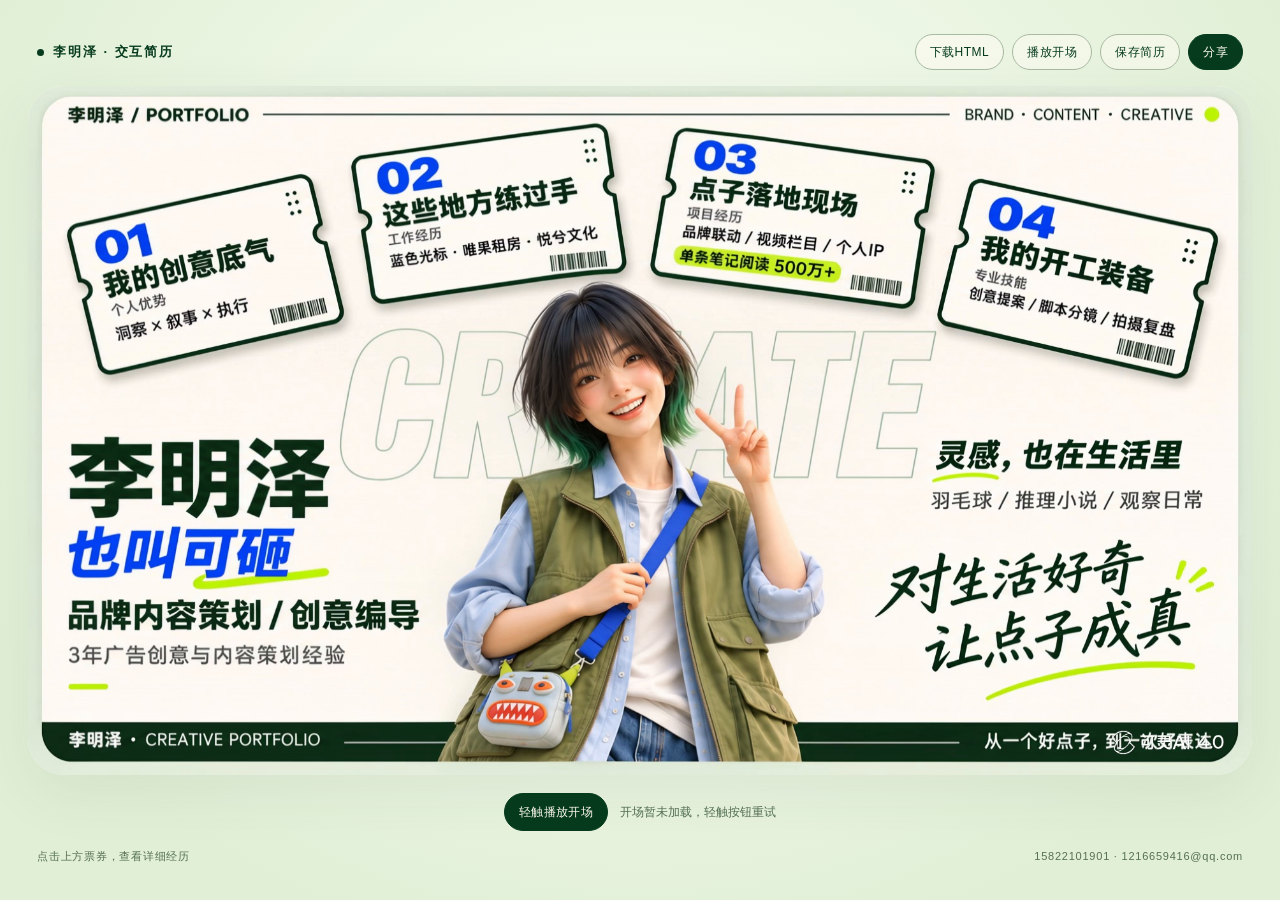
==== index.html @ 935a15e6 "Improve mobile video playback and reduce initial media loading" ====
<!doctype html>
<html lang="zh-CN">
<head>
<meta charset="utf-8">
<meta name="viewport" content="width=device-width,initial-scale=1,viewport-fit=cover">
<meta name="color-scheme" content="light">
<meta name="description" content="李明泽的交互简历：品牌内容策划、创意编导，工作经历、项目与专业技能。">
<title>李明泽 · 创意简历</title>
<link rel="stylesheet" href="./assets/style.css?v=bc74a142ae">
</head>
<body>
<main class="shell">
  <header class="utility">
    <div class="signature"><i></i>李明泽 · 交互简历</div>
    <nav class="actions" aria-label="简历工具">
      <a class="control" href="./resume.html" download="李明泽_交互简历.html">下载HTML</a>
      <button class="control" id="replay" type="button">重新播放</button>
      <a class="control pdf-control" id="pdf" download="李明泽简历.pdf" href="./assets/resume.pdf">保存简历</a>
      <button class="control accent" id="share" type="button">分享</button>
    </nav>
  </header>
  <section class="stage" aria-label="李明泽的创意简历主界面">
    <picture class="cover">
      <source id="mobile-cover-source" media="(max-width:760px)" srcset="./assets/cover-mobile.jpg">
      <img class="cover-image" src="./assets/cover.jpg" width="1920" height="1080" fetchpriority="high" alt="李明泽，也叫可砸。品牌内容策划、创意编导，3年广告创意与内容策划经验。中央人物身穿蓝色衬衫与绿色马甲，四张票券通往个人优势、工作经历、项目经历和专业技能。">
    </picture>
    <div class="character-states" id="character-states" aria-hidden="true"></div>
    <nav class="hotspots" aria-label="简历栏目">
      <a class="ticket" href="#section-0" data-panel="0" aria-haspopup="dialog" aria-controls="detail"><span class="sr">01 我的创意底气：个人优势</span></a>
      <a class="ticket" href="#section-1" data-panel="1" aria-haspopup="dialog" aria-controls="detail"><span class="sr">02 这些地方练过手：工作经历</span></a>
      <a class="ticket" href="#section-2" data-panel="2" aria-haspopup="dialog" aria-controls="detail"><span class="sr">03 点子落地现场：项目经历</span></a>
      <a class="ticket" href="#section-3" data-panel="3" aria-haspopup="dialog" aria-controls="detail"><span class="sr">04 我的开工装备：专业技能与教育</span></a>
    </nav>
    <div class="intro hidden" id="intro" aria-hidden="true" inert>
      <video id="video" muted playsinline webkit-playsinline x5-playsinline x5-video-player-type="h5-page" preload="none" aria-label="李明泽的人物打招呼开场视频"></video>
      <span class="intro-note">你好，很高兴认识你</span>
      <button class="skip" id="skip" type="button">跳过开场</button>
    </div>
  </section>
  <div class="playback-hint" id="playback-hint" hidden>
    <button class="control accent" id="intro-start" type="button">轻触播放开场</button>
    <span id="playback-message">轻触即可播放人物开场</span>
  </div>
  <div class="bottom-note"><p>点击上方票券，查看详细经历</p><p>15822101901 · 1216659416@qq.com</p></div>
  <section class="mobile" aria-label="手机端简历入口">
    <div class="mobile-intro"><h1>李明泽<span>也叫可砸</span></h1><p>品牌内容策划 / 创意编导</p><small>3年广告创意与内容策划经验</small></div>
    <nav class="mobile-tickets" aria-label="点击了解详细经历">
      <a class="mobile-ticket" href="#section-0" data-panel="0" aria-haspopup="dialog" aria-controls="detail"><b>01</b><strong>我的创意底气</strong><small>个人优势 · 点击查看</small></a>
      <a class="mobile-ticket" href="#section-1" data-panel="1" aria-haspopup="dialog" aria-controls="detail"><b>02</b><strong>这些地方练过手</strong><small>工作经历 · 点击查看</small></a>
      <a class="mobile-ticket" href="#section-2" data-panel="2" aria-haspopup="dialog" aria-controls="detail"><b>03</b><strong>点子落地现场</strong><small>项目经历 · 点击查看</small></a>
      <a class="mobile-ticket" href="#section-3" data-panel="3" aria-haspopup="dialog" aria-controls="detail"><b>04</b><strong>我的开工装备</strong><small>技能与教育 · 点击查看</small></a>
    </nav>
    <div class="mobile-contact"><p><a href="tel:15822101901">15822101901（微信同号）</a><br><a href="mailto:1216659416@qq.com">1216659416@qq.com</a></p><a class="control" id="mobile-pdf" download="李明泽简历.pdf" href="./assets/resume.pdf">保存原始简历</a></div>
  </section>
  <noscript><div class="noscript">可以直接点击票券阅读经历。开场视频可在下方手动播放。<video class="video-fallback" controls muted playsinline preload="none" src="./assets/intro.mp4"></video></div></noscript>
</main>
<dialog id="detail" aria-labelledby="detail-title" aria-describedby="detail-summary">
  <aside class="modal-rail" aria-label="切换栏目">
    <div class="rail-name">李明泽 / 创意简历</div>
    <div class="rail-number" id="rail-number" aria-hidden="true">01</div>
    <div class="rail-label" id="rail-label">个人优势</div>
    <nav class="rail-nav" aria-label="详情栏目">
      <button type="button" data-switch="0">01　个人优势</button>
      <button type="button" data-switch="1">02　工作经历</button>
      <button type="button" data-switch="2">03　项目经历</button>
      <button type="button" data-switch="3">04　技能与教育</button>
    </nav>
    <div class="rail-contact"><a href="tel:15822101901">15822101901（微信同号）</a><a href="mailto:1216659416@qq.com">1216659416@qq.com</a></div>
  </aside>
  <div class="modal-main">
    <header class="modal-head">
      <p class="eyebrow" id="detail-eyebrow">01 / 个人优势</p>
      <h2 id="detail-title" tabindex="-1">我的创意底气</h2>
      <p class="modal-summary" id="detail-summary">洞察 × 叙事 × 执行</p>
      <button class="close" id="close" type="button" aria-label="关闭详情">×</button>
    </header>
    <div class="modal-body" id="detail-body" tabindex="0" role="region" aria-label="栏目详细内容"></div>
    <footer class="modal-foot"><span class="page-status" id="page-status">01 / 04</span><button type="button" class="next" id="next">下一栏 →</button></footer>
  </div>
</dialog>
<section class="fallback-panel" id="section-0" role="dialog" aria-modal="true" aria-labelledby="fallback-title-0"><div class="fallback-window">
      <aside class="modal-rail"><div class="rail-name">李明泽 / 创意简历</div><div class="rail-number">01</div><div class="rail-label">个人优势</div><nav class="fallback-nav"><a href="#section-0" aria-current="true">01　个人优势</a><a href="#section-1" aria-current="false">02　工作经历</a><a href="#section-2" aria-current="false">03　项目经历</a><a href="#section-3" aria-current="false">04　专业技能与教育</a></nav></aside>
      <div class="modal-main"><header class="modal-head"><p class="eyebrow">01 / 个人优势</p><h2 id="fallback-title-0">我的创意底气</h2><p class="modal-summary">洞察 × 叙事 × 执行</p><a class="close" href="#" aria-label="关闭详情">×</a></header>
      <div class="modal-body" tabindex="0"><article class="entry"><div class="entry-top"><h3>创意策划</h3></div><p class="lead">把传播目标转化为可执行的创意</p><p class="description">擅长品牌洞察与核心概念提炼，能把传播目标转化为清晰的创意方向、叙事结构，以及可落地的脚本方案与执行路径。</p></article><article class="entry"><div class="entry-top"><h3>全案执行</h3></div><p class="lead">从想法到成片，完整推进</p><p class="description">可独立完成创意、脚本、分镜、现场执导至成片交付，具备判断创意可执行性与传播潜力的能力。</p></article><article class="entry"><div class="entry-top"><h3>内容洞察</h3></div><p class="lead">理解平台，也理解观看的人</p><p class="description">熟悉主流平台的传播规律与用户偏好，擅长内容广告、品牌短片与系列化视频创意，有内容栏目从零搭建与系列化运营经验。</p></article><article class="entry"><div class="entry-top"><h3>协作统筹</h3></div><p class="lead">拆解需求，表达方案，推动落地</p><p class="description">具备客户对接与跨部门协作经验，能将客户抽象需求转化为清晰创意方案，准确拆解需求、清晰表达方案并推动落地。</p></article></div><footer class="modal-foot"><span class="page-status">01 / 04</span><a class="next" href="#section-1">下一栏 →</a></footer></div>
    </div></section>
<section class="fallback-panel" id="section-1" role="dialog" aria-modal="true" aria-labelledby="fallback-title-1"><div class="fallback-window">
      <aside class="modal-rail"><div class="rail-name">李明泽 / 创意简历</div><div class="rail-number">02</div><div class="rail-label">工作经历</div><nav class="fallback-nav"><a href="#section-0" aria-current="false">01　个人优势</a><a href="#section-1" aria-current="true">02　工作经历</a><a href="#section-2" aria-current="false">03　项目经历</a><a href="#section-3" aria-current="false">04　专业技能与教育</a></nav></aside>
      <div class="modal-main"><header class="modal-head"><p class="eyebrow">02 / 工作经历</p><h2 id="fallback-title-1">这些地方练过手</h2><p class="modal-summary">品牌内容 · 广告传播 · 创意制作</p><a class="close" href="#" aria-label="关闭详情">×</a></header>
      <div class="modal-body" tabindex="0"><article class="entry"><div class="entry-top"><h3>唯果租房</h3><time>2026.07 — 2026.10</time></div><p class="role">品牌内容策划</p><div class="metrics"><div class="metric"><strong>50%</strong><span>当月单客资成本下降</span></div><div class="metric"><strong>第7期</strong><span>任职期间栏目推进</span></div></div><p class="description">社媒栏目：从零策划《探访100个北京公寓》，以“住进去后的生活”为切入点，设计 E 人／I 人双人出镜、猜价格与带粉丝看房等玩法；负责脚本、拍摄及剪辑推进、封面和发布文案，形成可延展的系列栏目。</p><p class="description">品牌内容：围绕青年租住生活、城市归属感与租房痛点，策划公众号、小红书内容，落地“唯果观察”专栏；完成从选题、标题、正文到配图排版的制作。</p><p class="description">热点创意：策划《看完早春晴朗，我和我的出租屋面面相觑》《北京的月亮很圆，你的那扇窗也要亮着》等选题，将影视话题、节日情绪与租住生活相连。</p><p class="description">活动与媒体：参与 HICOOL 展会、写字楼推广及高校合作的传播主题和物料策划；承担 GEO 项目中大部分文章撰写，协同媒体发布，部分文章进入百度搜索结果及 AI 联网检索参考来源。</p><p class="description">效果优化：根据用户预算、区域及通勤需求提炼房源卖点，结合点击、咨询与投放反馈，迭代标题、正文和封面，完成当月单客资成本下降50%的目标。</p></article><article class="entry"><div class="entry-top"><h3>蓝色光标</h3><time>2026.03 — 2026.05</time></div><p class="role">客户执行（AE）· 项目制</p><div class="metrics"><div class="metric"><strong>9.06万</strong><span>负责横测内容的站外活跃UV</span></div><div class="metric"><strong>14.10%</strong><span>点击率（CTR）</span></div><div class="metric"><strong>2.08元</strong><span>站外活跃成本</span></div></div><p class="description">品牌传播：参与 vivo X300 系列演唱会联动传播，配合资深同事跟进客户沟通、方案修改及执行进度；梦龙项目中提出“勇气／勇敢做自己”的创意切入点，参与讨论与内容修改。</p><p class="description">用户共创：参与 vivo X300“百天漂流瓶”演唱会共创计划的前期方案搭建，以手机接力串联观众影像与故事，结合影像任务、陌生人寄语和达人接力等玩法；前期工作完成后交接同事继续执行。</p><p class="description">达人内容：负责 vivo X300 Ultra／X300s 小红书本竞品横测内容，确定对比角度与卖点表达，逐轮审核、修改达人稿件，整合客户反馈推进定稿。</p><p class="description">项目协同：参与梦龙演唱会项目6位不同量级达人的传播执行，跟进选题、脚本和发布时间，检查产品与品牌表述，协同完成内容上线。</p></article><article class="entry"><div class="entry-top"><h3>北京悦兮文化传播有限公司</h3><time>2023.05 — 2025.11</time></div><p class="role">创意策划 / 视觉导演</p><div class="metrics"><div class="metric"><strong>200+</strong><span>火星人项目前期创意点子与脚本雏形</span></div></div><p class="description">创意与脚本：作为项目创意负责人与导演，围绕品牌诉求、传播目标及受众特点提出创意方向和故事结构，完成脚本、分镜与视觉参考；项目涵盖文旅、品牌广告、教育及新媒体短视频。</p><p class="description">内容IP：独立孵化并运营职场内容IP「可砸show」，从账号定位、创意测试到内容制作及迭代，产出多条百万播放内容。</p><p class="description">广告开发：参与“火星人集成灶”前期广告创意开发，累计产出200+创意点子与脚本雏形，覆盖品牌主张、产品卖点及多传播场景，为团队完善提案提供参考。</p><p class="description">导演制作：组织现场拍摄，负责执导、多机位调度，跟进剪辑、调色与成片修改，把控叙事节奏、画面风格及品牌信息。</p><p class="description">人物访谈：独立负责以非遗传承人等为对象的深度访谈项目，挖掘人物的社会脉络与内心世界，提升内容的情感厚度与叙事深度。</p></article></div><footer class="modal-foot"><span class="page-status">02 / 04</span><a class="next" href="#section-2">下一栏 →</a></footer></div>
    </div></section>
<section class="fallback-panel" id="section-2" role="dialog" aria-modal="true" aria-labelledby="fallback-title-2"><div class="fallback-window">
      <aside class="modal-rail"><div class="rail-name">李明泽 / 创意简历</div><div class="rail-number">03</div><div class="rail-label">项目经历</div><nav class="fallback-nav"><a href="#section-0" aria-current="false">01　个人优势</a><a href="#section-1" aria-current="false">02　工作经历</a><a href="#section-2" aria-current="true">03　项目经历</a><a href="#section-3" aria-current="false">04　专业技能与教育</a></nav></aside>
      <div class="modal-main"><header class="modal-head"><p class="eyebrow">03 / 项目经历</p><h2 id="fallback-title-2">点子落地现场</h2><p class="modal-summary">品牌联动 / 视频栏目 / 个人IP</p><a class="close" href="#" aria-label="关闭详情">×</a></header>
      <div class="modal-body" tabindex="0"><article class="entry"><div class="entry-top"><h3>《探访100个北京公寓》</h3></div><p class="role">品牌视频栏目 · 栏目策划 / 编导与出镜</p><div class="metrics"><div class="metric"><strong>第7期</strong><span>任职期间推进</span></div></div><p class="description">策划切入：将“介绍一套房”转为“判断什么样的人适合住在这里”，以租客生活需求组织内容，把交通、配套等信息转化为有代入感的开篇问题。</p><p class="description">创意设计：设计 E 人／I 人双人组合，以互动和不同观察视角串联看房，围绕通勤、预算和生活方式，结合猜价格、带粉丝看房等形式，形成统一框架下的差异化选题。</p><p class="description">系列延展：围绕每期房源提炼核心看点，串联开篇钩子、内容结构及封面标题；内容同时用于品牌账号传播、销售带看及合作商家转发。</p></article><article class="entry"><div class="entry-top"><h3>vivo × 梦龙演唱会</h3><time>2026.03 — 2026.05</time></div><p class="role">品牌联动传播 · 客户执行 / 创意协作</p><div class="metrics"><div class="metric"><strong>6位</strong><span>参与传播执行的达人</span></div></div><p class="description">传播方向：围绕 vivo 影像能力、演唱会拍摄场景及乐迷情绪，将“记录舞台”延伸至“保存现场感受与生活力量”，参与建立品牌表达方向。</p><p class="description">创意贡献：在前期方案多轮调整后，从主唱形象与音乐表达中提出“勇气／勇敢做自己”的方向，为团队内部讨论提供新切入点，并与客户后续反馈契合。</p><p class="description">方案完善：配合资深同事跟进客户反馈，协同创意团队梳理主题、产品卖点及内容场景，从品牌关联、叙事逻辑和执行条件出发参与审核与修改。</p><p class="description">内容落地：参与6位不同量级达人的沟通和执行，结合达人特点完善选题、脚本及品牌表述，跟进稿件确认与发布节点。</p></article><article class="entry"><div class="entry-top"><h3>vivo X300 Ultra / X300s</h3><time>2026.03 — 2026.05</time></div><p class="role">小红书创意横测种草 · 客户执行 / 达人内容策划与把控</p><div class="metrics"><div class="metric"><strong>5条</strong><span>本人负责内容</span></div><div class="metric"><strong>9.06万</strong><span>站外活跃UV</span></div><div class="metric"><strong>14.10%</strong><span>CTR</span></div><div class="metric"><strong>2.08元</strong><span>站外活跃成本</span></div></div><p class="description">用户视角：从使用习惯、体验感受与选购顾虑出发，将不同机型的比较融入生活场景，兼顾选购信息与用户共鸣。</p><p class="description">表达把控：逐轮审核、修改达人稿件，调整标题、开篇钩子、场景、叙事节奏与对比逻辑，结合达人表达方式和客户反馈推进定稿及发布。</p><p class="description">投放期间，本人负责5条内容的站外活跃率为41.2%，站外活跃成本为项目各内容类型最低；意向转化率18.16%，意向行为转化成本4.71元。</p></article><article class="entry"><div class="entry-top"><h3>个人内容IP「可砸show」</h3><time>2025.04 — 2025.11</time></div><p class="role">创始人 / 创意 / 导演</p><div class="metrics"><div class="metric"><strong>500万+</strong><span>小红书单条笔记阅读</span></div><div class="metric"><strong>5.1万</strong><span>该条笔记点赞</span></div><div class="metric"><strong>200万+</strong><span>抖音单条播放</span></div><div class="metric"><strong>300%</strong><span>粉丝增长率环比提升</span></div></div><p class="description">从零到一：以职场赛道为切口，围绕职场人群的日常困扰、情绪需求和共同经历挖掘选题，结合热点，将用户感受转化为有代入感、能引发讨论的脚本与情节。</p><p class="description">独立闭环：账号定位、选题、脚本、执导、后期到数据复盘全部独立完成，跑通“创意策划—内容制作—传播验证—数据复盘—商业合作”的完整流程。</p></article><article class="entry"><div class="entry-top"><h3>锡林郭勒文旅创意短片 &amp;《蒙餐八绝》</h3><time>2024.10 — 2024.11</time></div><p class="role">创意 / 导演</p><div class="metrics"><div class="metric"><strong>8支</strong><span>各有内容钩子的蒙餐短片</span></div></div><p class="description">创意切入：针对文旅宣传内容雷同、缺乏年轻化表达的问题，从社交媒体语境出发，将地域文化与饮食特色转化为具有网感的视觉表达。</p><p class="description">本人负责：创意方向、系列结构设计及政府侧对接，从提案、勘景到拍摄交付独立完成。</p><p class="description">交付成果：把八道蒙餐拆成八支短片，形成系列化内容；作品被当地文旅采用为社交媒体端的主要宣传素材。</p></article><article class="entry"><div class="entry-top"><h3>寰球丽舍民宿品牌形象短片</h3><time>2024.06 — 2024.12</time></div><p class="role">创意 / 导演</p><div class="metrics"><div class="metric"><strong>3支</strong><span>品牌形象短片</span></div></div><p class="description">整体策划：为提升品牌辨识度与传播质感，主导完成3支品牌形象短片的整体创意策划与拍摄执行。</p><p class="description">双线叙事：以“旅居体验”为核心，采用“理性功能”与“感性体验”的双线表达，呈现设施、区位优势及“如家般的温馨”格调。</p></article></div><footer class="modal-foot"><span class="page-status">03 / 04</span><a class="next" href="#section-3">下一栏 →</a></footer></div>
    </div></section>
<section class="fallback-panel" id="section-3" role="dialog" aria-modal="true" aria-labelledby="fallback-title-3"><div class="fallback-window">
      <aside class="modal-rail"><div class="rail-name">李明泽 / 创意简历</div><div class="rail-number">04</div><div class="rail-label">专业技能与教育</div><nav class="fallback-nav"><a href="#section-0" aria-current="false">01　个人优势</a><a href="#section-1" aria-current="false">02　工作经历</a><a href="#section-2" aria-current="false">03　项目经历</a><a href="#section-3" aria-current="true">04　专业技能与教育</a></nav></aside>
      <div class="modal-main"><header class="modal-head"><p class="eyebrow">04 / 专业技能与教育</p><h2 id="fallback-title-3">我的开工装备</h2><p class="modal-summary">创意提案 / 脚本分镜 / 拍摄复盘</p><a class="close" href="#" aria-label="关闭详情">×</a></header>
      <div class="modal-body" tabindex="0"><article class="entry"><div class="entry-top"><h3>创意与提案</h3></div><p class="description">创意发散、核心 idea 提炼、提案结构（洞察—策略—创意—执行）、脚本与分镜撰写、提案现场表达与追问应答。能将一页纸的想法展开为客户听得懂的方案，并应对比稿现场的方向调整。</p></article><article class="entry"><div class="entry-top"><h3>内容与平台</h3></div><p class="description">小红书、抖音、视频号内容方法论；钩子设计、系列栏目搭建、选题库与内容日历、账号矩阵运营；熟悉平台推荐逻辑与内容审核边界，理解投流与自然流量内容的适用场景。</p></article><article class="entry"><div class="entry-top"><h3>数据与复盘</h3></div><p class="description">飞瓜数据、新榜及平台后台数据，包括完播、互动、涨粉与留资；点击率、转化率和转化成本的口径统一与归因；围绕项目定义观察指标、判断标准和归因方式。</p></article><article class="entry"><div class="entry-top"><h3>制作协同</h3></div><p class="description">现场执导与多机位调度、剪辑与调色沟通、演员与供应商统筹、成片质量把关；可独立带小团队完成外景拍摄，并结合预算调整制作方案。</p></article><article class="entry"><div class="entry-top"><h3>中国传媒大学</h3><time>2019.09 — 2021.06</time></div><p class="role">戏剧影视文学 · 本科（双学位）</p><p class="description">第二专业学位，系统学习编剧与影视叙事。</p></article><article class="entry"><div class="entry-top"><h3>应急管理大学</h3><time>2017.09 — 2021.06</time></div><p class="role">新闻学 · 本科</p><p class="description">主修学位，新闻采访写作与传播学训练。</p></article></div><footer class="modal-foot"><span class="page-status">04 / 04</span><a class="next" href="#section-0">下一栏 →</a></footer></div>
    </div></section>
<div class="toast" id="toast" role="status" aria-live="polite"></div>
<script type="application/json" id="resume-data">[{"title": "我的创意底气", "label": "个人优势", "summary": "洞察 × 叙事 × 执行", "items": [{"title": "创意策划", "lead": "把传播目标转化为可执行的创意", "body": ["擅长品牌洞察与核心概念提炼，能把传播目标转化为清晰的创意方向、叙事结构，以及可落地的脚本方案与执行路径。"]}, {"title": "全案执行", "lead": "从想法到成片，完整推进", "body": ["可独立完成创意、脚本、分镜、现场执导至成片交付，具备判断创意可执行性与传播潜力的能力。"]}, {"title": "内容洞察", "lead": "理解平台，也理解观看的人", "body": ["熟悉主流平台的传播规律与用户偏好，擅长内容广告、品牌短片与系列化视频创意，有内容栏目从零搭建与系列化运营经验。"]}, {"title": "协作统筹", "lead": "拆解需求，表达方案，推动落地", "body": ["具备客户对接与跨部门协作经验，能将客户抽象需求转化为清晰创意方案，准确拆解需求、清晰表达方案并推动落地。"]}]}, {"title": "这些地方练过手", "label": "工作经历", "summary": "品牌内容 · 广告传播 · 创意制作", "items": [{"title": "唯果租房", "role": "品牌内容策划", "date": "2026.07 — 2026.10", "metrics": [["50%", "当月单客资成本下降"], ["第7期", "任职期间栏目推进"]], "body": ["社媒栏目：从零策划《探访100个北京公寓》，以“住进去后的生活”为切入点，设计 E 人／I 人双人出镜、猜价格与带粉丝看房等玩法；负责脚本、拍摄及剪辑推进、封面和发布文案，形成可延展的系列栏目。", "品牌内容：围绕青年租住生活、城市归属感与租房痛点，策划公众号、小红书内容，落地“唯果观察”专栏；完成从选题、标题、正文到配图排版的制作。", "热点创意：策划《看完早春晴朗，我和我的出租屋面面相觑》《北京的月亮很圆，你的那扇窗也要亮着》等选题，将影视话题、节日情绪与租住生活相连。", "活动与媒体：参与 HICOOL 展会、写字楼推广及高校合作的传播主题和物料策划；承担 GEO 项目中大部分文章撰写，协同媒体发布，部分文章进入百度搜索结果及 AI 联网检索参考来源。", "效果优化：根据用户预算、区域及通勤需求提炼房源卖点，结合点击、咨询与投放反馈，迭代标题、正文和封面，完成当月单客资成本下降50%的目标。"]}, {"title": "蓝色光标", "role": "客户执行（AE）· 项目制", "date": "2026.03 — 2026.05", "metrics": [["9.06万", "负责横测内容的站外活跃UV"], ["14.10%", "点击率（CTR）"], ["2.08元", "站外活跃成本"]], "body": ["品牌传播：参与 vivo X300 系列演唱会联动传播，配合资深同事跟进客户沟通、方案修改及执行进度；梦龙项目中提出“勇气／勇敢做自己”的创意切入点，参与讨论与内容修改。", "用户共创：参与 vivo X300“百天漂流瓶”演唱会共创计划的前期方案搭建，以手机接力串联观众影像与故事，结合影像任务、陌生人寄语和达人接力等玩法；前期工作完成后交接同事继续执行。", "达人内容：负责 vivo X300 Ultra／X300s 小红书本竞品横测内容，确定对比角度与卖点表达，逐轮审核、修改达人稿件，整合客户反馈推进定稿。", "项目协同：参与梦龙演唱会项目6位不同量级达人的传播执行，跟进选题、脚本和发布时间，检查产品与品牌表述，协同完成内容上线。"]}, {"title": "北京悦兮文化传播有限公司", "role": "创意策划 / 视觉导演", "date": "2023.05 — 2025.11", "metrics": [["200+", "火星人项目前期创意点子与脚本雏形"]], "body": ["创意与脚本：作为项目创意负责人与导演，围绕品牌诉求、传播目标及受众特点提出创意方向和故事结构，完成脚本、分镜与视觉参考；项目涵盖文旅、品牌广告、教育及新媒体短视频。", "内容IP：独立孵化并运营职场内容IP「可砸show」，从账号定位、创意测试到内容制作及迭代，产出多条百万播放内容。", "广告开发：参与“火星人集成灶”前期广告创意开发，累计产出200+创意点子与脚本雏形，覆盖品牌主张、产品卖点及多传播场景，为团队完善提案提供参考。", "导演制作：组织现场拍摄，负责执导、多机位调度，跟进剪辑、调色与成片修改，把控叙事节奏、画面风格及品牌信息。", "人物访谈：独立负责以非遗传承人等为对象的深度访谈项目，挖掘人物的社会脉络与内心世界，提升内容的情感厚度与叙事深度。"]}]}, {"title": "点子落地现场", "label": "项目经历", "summary": "品牌联动 / 视频栏目 / 个人IP", "items": [{"title": "《探访100个北京公寓》", "role": "品牌视频栏目 · 栏目策划 / 编导与出镜", "metrics": [["第7期", "任职期间推进"]], "body": ["策划切入：将“介绍一套房”转为“判断什么样的人适合住在这里”，以租客生活需求组织内容，把交通、配套等信息转化为有代入感的开篇问题。", "创意设计：设计 E 人／I 人双人组合，以互动和不同观察视角串联看房，围绕通勤、预算和生活方式，结合猜价格、带粉丝看房等形式，形成统一框架下的差异化选题。", "系列延展：围绕每期房源提炼核心看点，串联开篇钩子、内容结构及封面标题；内容同时用于品牌账号传播、销售带看及合作商家转发。"]}, {"title": "vivo × 梦龙演唱会", "role": "品牌联动传播 · 客户执行 / 创意协作", "date": "2026.03 — 2026.05", "metrics": [["6位", "参与传播执行的达人"]], "body": ["传播方向：围绕 vivo 影像能力、演唱会拍摄场景及乐迷情绪，将“记录舞台”延伸至“保存现场感受与生活力量”，参与建立品牌表达方向。", "创意贡献：在前期方案多轮调整后，从主唱形象与音乐表达中提出“勇气／勇敢做自己”的方向，为团队内部讨论提供新切入点，并与客户后续反馈契合。", "方案完善：配合资深同事跟进客户反馈，协同创意团队梳理主题、产品卖点及内容场景，从品牌关联、叙事逻辑和执行条件出发参与审核与修改。", "内容落地：参与6位不同量级达人的沟通和执行，结合达人特点完善选题、脚本及品牌表述，跟进稿件确认与发布节点。"]}, {"title": "vivo X300 Ultra / X300s", "role": "小红书创意横测种草 · 客户执行 / 达人内容策划与把控", "date": "2026.03 — 2026.05", "metrics": [["5条", "本人负责内容"], ["9.06万", "站外活跃UV"], ["14.10%", "CTR"], ["2.08元", "站外活跃成本"]], "body": ["用户视角：从使用习惯、体验感受与选购顾虑出发，将不同机型的比较融入生活场景，兼顾选购信息与用户共鸣。", "表达把控：逐轮审核、修改达人稿件，调整标题、开篇钩子、场景、叙事节奏与对比逻辑，结合达人表达方式和客户反馈推进定稿及发布。", "投放期间，本人负责5条内容的站外活跃率为41.2%，站外活跃成本为项目各内容类型最低；意向转化率18.16%，意向行为转化成本4.71元。"]}, {"title": "个人内容IP「可砸show」", "role": "创始人 / 创意 / 导演", "date": "2025.04 — 2025.11", "metrics": [["500万+", "小红书单条笔记阅读"], ["5.1万", "该条笔记点赞"], ["200万+", "抖音单条播放"], ["300%", "粉丝增长率环比提升"]], "body": ["从零到一：以职场赛道为切口，围绕职场人群的日常困扰、情绪需求和共同经历挖掘选题，结合热点，将用户感受转化为有代入感、能引发讨论的脚本与情节。", "独立闭环：账号定位、选题、脚本、执导、后期到数据复盘全部独立完成，跑通“创意策划—内容制作—传播验证—数据复盘—商业合作”的完整流程。"]}, {"title": "锡林郭勒文旅创意短片 &《蒙餐八绝》", "role": "创意 / 导演", "date": "2024.10 — 2024.11", "metrics": [["8支", "各有内容钩子的蒙餐短片"]], "body": ["创意切入：针对文旅宣传内容雷同、缺乏年轻化表达的问题，从社交媒体语境出发，将地域文化与饮食特色转化为具有网感的视觉表达。", "本人负责：创意方向、系列结构设计及政府侧对接，从提案、勘景到拍摄交付独立完成。", "交付成果：把八道蒙餐拆成八支短片，形成系列化内容；作品被当地文旅采用为社交媒体端的主要宣传素材。"]}, {"title": "寰球丽舍民宿品牌形象短片", "role": "创意 / 导演", "date": "2024.06 — 2024.12", "metrics": [["3支", "品牌形象短片"]], "body": ["整体策划：为提升品牌辨识度与传播质感，主导完成3支品牌形象短片的整体创意策划与拍摄执行。", "双线叙事：以“旅居体验”为核心，采用“理性功能”与“感性体验”的双线表达，呈现设施、区位优势及“如家般的温馨”格调。"]}]}, {"title": "我的开工装备", "label": "专业技能与教育", "summary": "创意提案 / 脚本分镜 / 拍摄复盘", "items": [{"title": "创意与提案", "body": ["创意发散、核心 idea 提炼、提案结构（洞察—策略—创意—执行）、脚本与分镜撰写、提案现场表达与追问应答。能将一页纸的想法展开为客户听得懂的方案，并应对比稿现场的方向调整。"]}, {"title": "内容与平台", "body": ["小红书、抖音、视频号内容方法论；钩子设计、系列栏目搭建、选题库与内容日历、账号矩阵运营；熟悉平台推荐逻辑与内容审核边界，理解投流与自然流量内容的适用场景。"]}, {"title": "数据与复盘", "body": ["飞瓜数据、新榜及平台后台数据，包括完播、互动、涨粉与留资；点击率、转化率和转化成本的口径统一与归因；围绕项目定义观察指标、判断标准和归因方式。"]}, {"title": "制作协同", "body": ["现场执导与多机位调度、剪辑与调色沟通、演员与供应商统筹、成片质量把关；可独立带小团队完成外景拍摄，并结合预算调整制作方案。"]}, {"title": "中国传媒大学", "role": "戏剧影视文学 · 本科（双学位）", "date": "2019.09 — 2021.06", "body": ["第二专业学位，系统学习编剧与影视叙事。"]}, {"title": "应急管理大学", "role": "新闻学 · 本科", "date": "2017.09 — 2021.06", "body": ["主修学位，新闻采访写作与传播学训练。"]}]}]</script>
<script type="application/json" id="media-data">{"video":"./assets/intro.mp4","mobileVideo":"./assets/intro-mobile.mp4","states":["./assets/state-01.png", "./assets/state-02.png", "./assets/state-03.png", "./assets/state-04.png"]}</script>
<script defer src="./assets/app.js?v=0f68a34892"></script>
</body>
</html>
---- assets/style.css ----
:root{--paper:#fffaf2;--ink:#063b1d;--blue:#1246ff;--lime:#b4ff00;--muted:#657064;--line:#dce3d3;--serif:"STKaiti","KaiTi",serif}
*{box-sizing:border-box}html{min-height:100%;background:#e4efd9}body{margin:0;color:var(--ink);font-family:-apple-system,BlinkMacSystemFont,"PingFang SC","Microsoft YaHei",sans-serif;background:radial-gradient(ellipse at 50% 35%,#fbfff6 0,#e1efd6 80%);min-height:100svh}button,a{-webkit-tap-highlight-color:transparent}button{font:inherit;color:inherit;cursor:pointer}button:focus-visible,a:focus-visible{outline:3px solid var(--blue);outline-offset:5px}button:disabled{opacity:.45;cursor:default}a{color:inherit}button{touch-action:manipulation}.shell{max-width:1740px;margin:auto;padding:22px 28px 24px;min-height:100svh;display:flex;flex-direction:column;justify-content:center;gap:16px}.utility{display:flex;align-items:center;justify-content:space-between;gap:20px;padding:0 9px}.signature{font-size:13px;letter-spacing:.15em;font-weight:600}.signature i{display:inline-block;width:7px;height:7px;border-radius:50%;background:var(--ink);margin-right:9px}.actions{display:flex;gap:8px;flex-wrap:wrap;justify-content:flex-end}.control{border:1px solid #a8baa0;background:#fffaf27a;padding:8px 14px;border-radius:100px;font-size:12px;letter-spacing:.04em;text-decoration:none;display:inline-flex;align-items:center;justify-content:center;min-height:36px;transition:background .2s,border-color .2s}.control:hover{background:var(--paper);border-color:var(--ink)}.control.accent{background:var(--ink);color:var(--paper);border-color:var(--ink)}.stage{position:relative;isolation:isolate;aspect-ratio:16/9;width:100%;border-radius:clamp(14px,2.8vw,44px);box-shadow:0 18px 60px #25472613;overflow:hidden;background:var(--paper)}.cover{display:block;width:100%;height:100%;object-fit:contain}.hotspots{position:absolute;inset:0}.ticket{position:absolute;border:0;background:transparent;padding:0;transform:rotate(var(--r));border-radius:13px;transition:box-shadow .24s,background .24s,transform .24s}.ticket:hover,.ticket:focus-visible{background:#b4ff000b;box-shadow:0 0 0 3px #b4ff00,0 12px 26px #07351835;transform:translateY(-5px) rotate(var(--r))}.ticket::after{content:'点击查看';position:absolute;bottom:11%;right:7%;font-size:clamp(8px,.8vw,14px);padding:.35em .65em;border-radius:4px;background:var(--ink);color:white;opacity:0;transform:translateY(4px);transition:opacity .2s,transform .2s}.ticket:hover::after,.ticket:focus-visible::after{opacity:1;transform:translateY(0)}.ticket[data-panel="0"]{left:4.1%;top:16.6%;width:20.2%;height:21.8%;--r:-13deg}.ticket[data-panel="1"]{left:27.1%;top:8%;width:20.5%;height:20.8%;--r:-8deg}.ticket[data-panel="2"]{left:51.8%;top:8.7%;width:21%;height:20.9%;--r:8deg}.ticket[data-panel="3"]{left:75.4%;top:17.2%;width:20.4%;height:21%;--r:13deg}.intro{position:absolute;inset:0;background:var(--paper);z-index:5;opacity:1;transition:opacity .35s}.intro.hidden{opacity:0;pointer-events:none;visibility:hidden;transition:opacity .35s,visibility 0s .35s}.intro video{width:100%;height:100%;object-fit:contain;display:block}.skip{position:absolute;right:3%;top:3%;border:1px solid #c3d1b5;background:#fffaf2ed;border-radius:100px;padding:10px 19px;font-size:13px;box-shadow:0 4px 12px #063b1d14}.skip:hover{background:var(--lime)}.intro-note{position:absolute;left:3%;top:3%;font-size:12px;background:#fffaf2dc;border-radius:100px;padding:8px 13px}.bottom-note{display:flex;align-items:center;justify-content:space-between;gap:12px;padding:0 9px;font-size:11px;letter-spacing:.07em;color:#557052}.bottom-note p{margin:0}.mobile{display:none}.sr{position:absolute;width:1px;height:1px;padding:0;margin:-1px;overflow:hidden;clip:rect(0,0,0,0);white-space:nowrap;border:0}.toast{position:fixed;z-index:30;left:50%;bottom:max(28px,env(safe-area-inset-bottom));transform:translate(-50%,18px);width:max-content;max-width:calc(100vw - 36px);background:var(--ink);color:white;box-shadow:0 8px 30px #063b1d30;padding:13px 20px;border-radius:12px;line-height:1.7;font-size:13px;opacity:0;visibility:hidden;transition:.2s}.toast.visible{opacity:1;visibility:visible;transform:translate(-50%,0)}
dialog{width:min(1040px,calc(100vw - 64px));max-height:min(86svh,940px);padding:0;border:1px solid #d0dac4;border-radius:22px;background:var(--paper);color:var(--ink);box-shadow:0 30px 100px #002b1d40;overflow:hidden}dialog::backdrop{background:#102e2278;backdrop-filter:blur(7px)}dialog[open]{display:flex;animation:enter .25s ease-out}.modal-rail{width:210px;flex-shrink:0;background:var(--ink);color:var(--paper);padding:33px 24px;display:flex;flex-direction:column}.rail-name{font-size:13px;letter-spacing:.12em;opacity:.85}.rail-number{font-size:100px;font-weight:850;letter-spacing:-.09em;color:var(--lime);line-height:1.2;margin:30px 0 12px}.rail-label{font-size:20px;font-weight:650;letter-spacing:.08em}.rail-nav{display:grid;gap:8px;margin-top:34px}.rail-nav button{border:1px solid #ffffff25;background:transparent;color:#fcfaf0b5;text-align:left;border-radius:7px;padding:10px;font-size:12px;line-height:1.5}.rail-nav button:hover{background:#ffffff12}.rail-nav button[aria-current="true"]{background:var(--paper);color:var(--ink);border-color:var(--paper)}.rail-contact{margin-top:auto;padding-top:35px;display:grid;gap:9px;font-size:11px;line-height:1.6}.rail-contact a{text-decoration:none;overflow-wrap:anywhere;color:#fffaf2c7}.modal-main{min-width:0;flex:1;display:flex;flex-direction:column;max-height:inherit}.modal-head{padding:28px 34px 22px;border-bottom:1px solid var(--line);position:relative;flex-shrink:0}.eyebrow{font-size:11px;letter-spacing:.12em;color:var(--muted);margin:0 0 10px}.modal-head h2{margin:0;padding-right:40px;font-size:29px;line-height:1.45;font-weight:800;letter-spacing:-.04em}.modal-summary{font-size:12px;color:var(--muted);margin:9px 0 0;line-height:1.7}.close{position:absolute;top:23px;right:23px;background:transparent;border:1px solid #cbd6bd;width:40px;height:40px;border-radius:50%;font-size:25px;line-height:1;display:grid;place-items:center}.close:hover{background:var(--lime);border-color:var(--lime)}.modal-body{overflow-y:auto;overscroll-behavior:contain;padding:10px 34px 30px;scrollbar-width:thin;scrollbar-color:#b0bfa6 transparent}.entry{padding:24px 0 26px;border-bottom:1px solid var(--line)}.entry:last-child{border-bottom:0;padding-bottom:4px}.entry-top{display:flex;align-items:baseline;justify-content:space-between;gap:14px}.entry h3{font-size:19px;line-height:1.6;margin:0;font-weight:750;letter-spacing:-.025em}.entry time{font-size:11px;color:var(--muted);white-space:nowrap}.role{margin:6px 0 0;font-size:12px;line-height:1.8;color:var(--muted)}.lead{font-family:var(--serif);font-size:21px;line-height:1.6;margin:9px 0 0;color:var(--blue)}.metrics{display:flex;flex-wrap:wrap;gap:12px 26px;margin:21px 0 16px;padding:16px 18px;background:#eef2e7;border-radius:9px}.metric{flex:1;min-width:95px}.metric strong{display:block;font-size:27px;letter-spacing:-.05em;color:var(--blue);font-weight:850;font-variant-numeric:tabular-nums}.metric span{display:block;font-size:10px;line-height:1.7;color:#576a54;margin-top:4px}.entry p.description{font-size:13px;line-height:1.95;letter-spacing:.015em;color:#3d4a40;margin:13px 0 0;text-align:justify}.entry p.description strong{font-weight:650;color:var(--ink)}.modal-foot{border-top:1px solid var(--line);display:flex;align-items:center;justify-content:space-between;gap:15px;padding:13px 34px;background:var(--paper);flex-shrink:0}.page-status{font-size:11px;color:var(--muted);letter-spacing:.08em}.next{border:0;background:transparent;padding:8px 0 8px 16px;font-size:12px}.next:hover{color:var(--blue)}body.modal-open{overflow:hidden}.noscript{padding:20px;line-height:1.8;background:var(--paper)}
.stage>.cover{opacity:1;transition:opacity .32s cubic-bezier(.22,.61,.36,1)}
.stage.has-character-state>.cover{opacity:0}
.character-states{position:absolute;inset:0;z-index:1;pointer-events:none}
.character-state{position:absolute;inset:0;width:100%;height:100%;object-fit:contain;opacity:0;transition:opacity .32s cubic-bezier(.22,.61,.36,1);pointer-events:none;will-change:opacity}
.character-state.is-current{opacity:1}
.hotspots{z-index:2}
.cover-image{display:block;width:100%;height:100%;object-fit:contain}
.intro.is-loading{pointer-events:none}
.intro.is-loading .skip{pointer-events:auto}
.playback-hint{display:flex;align-items:center;justify-content:center;gap:12px;padding:2px 8px;color:#557052;font-size:12px;line-height:1.7}
.playback-hint[hidden]{display:none}
@media(max-width:760px){.playback-hint{justify-content:flex-start;font-size:11px;gap:9px}.playback-hint .control{font-size:11px;min-height:40px;white-space:nowrap}}
@keyframes enter{from{opacity:0;transform:translateY(15px) scale(.985)}to{opacity:1;transform:none}}
@media(min-width:1500px){.shell{padding:25px 36px}.modal-head h2{font-size:32px}.entry p.description{font-size:14px}}
@media(max-width:760px){.shell{padding:14px 14px 25px;gap:14px;justify-content:flex-start}.utility{padding:0 2px;gap:8px;align-items:flex-start}.signature{font-size:10px;letter-spacing:.05em;padding-top:10px;white-space:nowrap}.signature i{margin-right:5px;width:5px;height:5px}.actions{gap:5px}.control{padding:7px 10px;font-size:10px;min-height:34px}.actions .pdf-control{display:none}.stage{border-radius:12px;box-shadow:0 9px 25px #25472612}.ticket::after{display:none}.skip{font-size:10px;padding:8px 12px}.intro-note{display:none}.bottom-note{display:none}.mobile{display:block}.mobile-intro{padding:9px 5px 18px}.mobile-intro h1{font-size:32px;letter-spacing:-.05em;margin:0 0 6px;font-weight:850}.mobile-intro h1 span{font-size:17px;color:var(--blue);margin-left:12px;font-style:italic}.mobile-intro p{font-size:13px;margin:0;line-height:1.8}.mobile-intro small{display:block;font-size:11px;color:var(--muted);margin-top:5px}.mobile-tickets{display:grid;grid-template-columns:1fr 1fr;gap:12px}.mobile-ticket{position:relative;background:var(--paper);border:1.5px solid var(--ink);border-radius:10px;text-align:left;min-height:135px;padding:15px 15px 18px;box-shadow:0 5px 0 #063b1d0c;overflow:hidden}.mobile-ticket::after{content:'';position:absolute;right:-7px;top:50%;width:13px;height:13px;border-radius:50%;border:1.5px solid var(--ink);background:#e5efd9}.mobile-ticket b{display:block;font-size:31px;line-height:1;color:var(--blue);letter-spacing:-.05em;margin-bottom:13px}.mobile-ticket strong{font-size:15px;letter-spacing:-.05em;display:block}.mobile-ticket small{font-size:10px;display:block;margin-top:6px;color:var(--muted)}.mobile-ticket:active{transform:translateY(2px);background:#f2ffd7}.mobile-contact{margin-top:22px;padding:20px 5px 0;border-top:1px solid #bacaad;display:flex;justify-content:space-between;align-items:center;gap:12px}.mobile-contact p{margin:0;font-size:12px;line-height:1.9}.mobile-contact a{text-decoration:none}.mobile-contact .control{font-size:11px;padding:9px 12px}dialog{width:calc(100vw - 20px);max-height:calc(100svh - 24px);border-radius:17px}.modal-rail{display:none}.modal-head{padding:23px 22px 19px}.modal-head h2{font-size:26px}.modal-summary{font-size:11px}.eyebrow{font-size:10px}.close{top:19px;right:15px;width:40px;height:40px}.modal-body{padding:0 22px 25px}.entry{padding:21px 0}.entry-top{display:block}.entry h3{font-size:18px}.entry time{display:block;margin-top:7px;font-size:10px}.entry p.description{font-size:13px;line-height:1.95;text-align:left}.lead{font-size:20px}.metrics{gap:15px 20px;padding:15px;margin:17px 0 13px}.metric{min-width:95px}.metric strong{font-size:25px}.modal-foot{padding:11px 22px}.toast{font-size:12px}.hotspots .ticket:focus-visible{outline-offset:0}}
@media(max-width:365px){.control{padding:7px 8px}.signature{font-size:9px}.mobile-ticket{padding:13px 11px}.mobile-ticket strong{font-size:13px}.mobile-contact{flex-wrap:wrap}}
@media(prefers-reduced-motion:reduce){*,*::before,*::after{animation:none!important;transition:none!important;scroll-behavior:auto!important}.ticket:hover,.ticket:focus-visible{transform:rotate(var(--r))}}
@media print{body{background:white}.shell{padding:0;min-height:0}.utility,.intro,.hotspots,.bottom-note,.mobile,.toast,dialog{display:none!important}.stage{box-shadow:none;border-radius:0}body::after{content:'李明泽｜品牌内容策划 / 创意编导｜15822101901｜1216659416@qq.com';display:block;margin-top:20px;font-size:12px}}

.ticket,.mobile-ticket{text-decoration:none;color:var(--ink);display:block}
.fallback-panel{display:none;position:fixed;inset:0;z-index:50;padding:20px;background:#102e2278;backdrop-filter:blur(7px)}
.fallback-panel:target{display:flex;align-items:center;justify-content:center}
.fallback-window{display:flex;width:min(1040px,100%);max-height:86svh;background:var(--paper);border:1px solid #d0dac4;border-radius:22px;overflow:hidden;box-shadow:0 30px 100px #002b1d40}
.fallback-panel .modal-main{max-height:86svh}
.fallback-panel .close{text-decoration:none;color:var(--ink)}
.fallback-nav{display:grid;gap:8px;margin-top:34px}
.fallback-nav a{display:block;border:1px solid #ffffff25;color:#fffaf2c7;text-decoration:none;border-radius:7px;padding:10px;font-size:12px}
.fallback-nav a[aria-current="true"]{background:var(--paper);color:var(--ink)}
.fallback-panel .next{text-decoration:none;color:var(--ink)}
body:has(.fallback-panel:target){overflow:hidden}
.video-fallback{width:100%;max-height:60vh;border-radius:14px}
@media(max-width:760px){.fallback-panel{padding:10px}.fallback-window{max-height:calc(100svh - 20px);border-radius:17px}.fallback-panel .modal-main{max-height:calc(100svh - 20px)}}
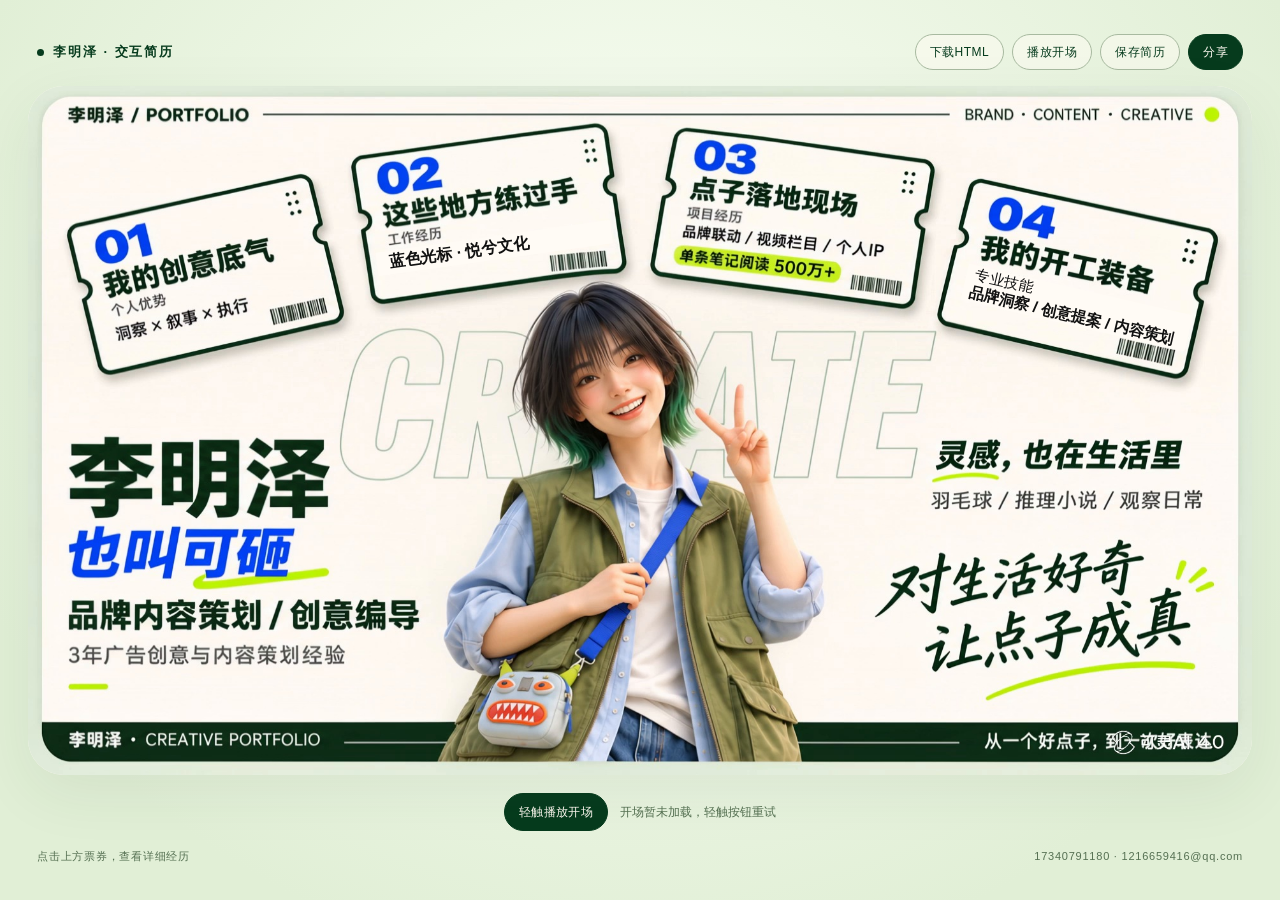
==== commit 63b82d65: "Update contact number and ticket copy while preserving resume history" ====
--- a/index.html
+++ b/index.html
@@ -6,16 +6,16 @@
 <meta name="color-scheme" content="light">
 <meta name="description" content="李明泽的交互简历：品牌内容策划、创意编导，工作经历、项目与专业技能。">
 <title>李明泽 · 创意简历</title>
-<link rel="stylesheet" href="./assets/style.css?v=bc74a142ae">
+<link rel="stylesheet" href="./assets/style.css?v=c42869af36">
 </head>
 <body>
 <main class="shell">
   <header class="utility">
     <div class="signature"><i></i>李明泽 · 交互简历</div>
     <nav class="actions" aria-label="简历工具">
-      <a class="control" href="./resume.html" download="李明泽_交互简历.html">下载HTML</a>
+      <a class="control" href="./resume.html?v=665d1edc27" download="李明泽_交互简历.html">下载HTML</a>
       <button class="control" id="replay" type="button">重新播放</button>
-      <a class="control pdf-control" id="pdf" download="李明泽简历.pdf" href="./assets/resume.pdf">保存简历</a>
+      <a class="control pdf-control" id="pdf" download="李明泽简历.pdf" href="./assets/resume.pdf?v=df83101d4b">保存简历</a>
       <button class="control accent" id="share" type="button">分享</button>
     </nav>
   </header>
@@ -25,6 +25,24 @@
       <img class="cover-image" src="./assets/cover.jpg" width="1920" height="1080" fetchpriority="high" alt="李明泽，也叫可砸。品牌内容策划、创意编导，3年广告创意与内容策划经验。中央人物身穿蓝色衬衫与绿色马甲，四张票券通往个人优势、工作经历、项目经历和专业技能。">
     </picture>
     <div class="character-states" id="character-states" aria-hidden="true"></div>
+    <svg class="ticket-copy-overlay" viewBox="0 0 1920 1080" preserveAspectRatio="xMidYMid meet" aria-hidden="true" focusable="false">
+      <g transform="rotate(-8 717 199)">
+        <rect x="538" y="237" width="371" height="37" rx="1" fill="#fffbf5"/>
+        <text x="557" y="263" font-size="25" font-weight="600">蓝色光标 · 悦兮文化</text>
+      </g>
+      <g transform="rotate(13 1644 299)">
+        <g class="copy-skills-normal">
+          <rect x="1476" y="317" width="360" height="58" rx="1" fill="#fffbf5"/>
+          <text x="1489" y="339" font-size="23" font-weight="400">专业技能</text>
+          <text x="1486" y="368" font-size="24" font-weight="600" textLength="329" lengthAdjust="spacingAndGlyphs">品牌洞察 / 创意提案 / 内容策划</text>
+        </g>
+        <g class="copy-skills-point">
+          <rect x="1461" y="317" width="397" height="67" rx="1" fill="#fffbf5"/>
+          <text x="1475" y="339" font-size="23" font-weight="400">专业技能</text>
+          <text x="1470" y="371" font-size="25" font-weight="600" textLength="365" lengthAdjust="spacingAndGlyphs">品牌洞察 / 创意提案 / 内容策划</text>
+        </g>
+      </g>
+    </svg>
     <nav class="hotspots" aria-label="简历栏目">
       <a class="ticket" href="#section-0" data-panel="0" aria-haspopup="dialog" aria-controls="detail"><span class="sr">01 我的创意底气：个人优势</span></a>
       <a class="ticket" href="#section-1" data-panel="1" aria-haspopup="dialog" aria-controls="detail"><span class="sr">02 这些地方练过手：工作经历</span></a>
@@ -41,7 +59,7 @@
     <button class="control accent" id="intro-start" type="button">轻触播放开场</button>
     <span id="playback-message">轻触即可播放人物开场</span>
   </div>
-  <div class="bottom-note"><p>点击上方票券，查看详细经历</p><p>15822101901 · 1216659416@qq.com</p></div>
+  <div class="bottom-note"><p>点击上方票券，查看详细经历</p><p>17340791180 · 1216659416@qq.com</p></div>
   <section class="mobile" aria-label="手机端简历入口">
     <div class="mobile-intro"><h1>李明泽<span>也叫可砸</span></h1><p>品牌内容策划 / 创意编导</p><small>3年广告创意与内容策划经验</small></div>
     <nav class="mobile-tickets" aria-label="点击了解详细经历">
@@ -50,7 +68,7 @@
       <a class="mobile-ticket" href="#section-2" data-panel="2" aria-haspopup="dialog" aria-controls="detail"><b>03</b><strong>点子落地现场</strong><small>项目经历 · 点击查看</small></a>
       <a class="mobile-ticket" href="#section-3" data-panel="3" aria-haspopup="dialog" aria-controls="detail"><b>04</b><strong>我的开工装备</strong><small>技能与教育 · 点击查看</small></a>
     </nav>
-    <div class="mobile-contact"><p><a href="tel:15822101901">15822101901（微信同号）</a><br><a href="mailto:1216659416@qq.com">1216659416@qq.com</a></p><a class="control" id="mobile-pdf" download="李明泽简历.pdf" href="./assets/resume.pdf">保存原始简历</a></div>
+    <div class="mobile-contact"><p><a href="tel:17340791180">17340791180（微信同号）</a><br><a href="mailto:1216659416@qq.com">1216659416@qq.com</a></p><a class="control" id="mobile-pdf" download="李明泽简历.pdf" href="./assets/resume.pdf?v=df83101d4b">保存简历PDF</a></div>
   </section>
   <noscript><div class="noscript">可以直接点击票券阅读经历。开场视频可在下方手动播放。<video class="video-fallback" controls muted playsinline preload="none" src="./assets/intro.mp4"></video></div></noscript>
 </main>
@@ -65,7 +83,7 @@
       <button type="button" data-switch="2">03　项目经历</button>
       <button type="button" data-switch="3">04　技能与教育</button>
     </nav>
-    <div class="rail-contact"><a href="tel:15822101901">15822101901（微信同号）</a><a href="mailto:1216659416@qq.com">1216659416@qq.com</a></div>
+    <div class="rail-contact"><a href="tel:17340791180">17340791180（微信同号）</a><a href="mailto:1216659416@qq.com">1216659416@qq.com</a></div>
   </aside>
   <div class="modal-main">
     <header class="modal-head">
@@ -95,12 +113,12 @@
     </div></section>
 <section class="fallback-panel" id="section-3" role="dialog" aria-modal="true" aria-labelledby="fallback-title-3"><div class="fallback-window">
       <aside class="modal-rail"><div class="rail-name">李明泽 / 创意简历</div><div class="rail-number">04</div><div class="rail-label">专业技能与教育</div><nav class="fallback-nav"><a href="#section-0" aria-current="false">01　个人优势</a><a href="#section-1" aria-current="false">02　工作经历</a><a href="#section-2" aria-current="false">03　项目经历</a><a href="#section-3" aria-current="true">04　专业技能与教育</a></nav></aside>
-      <div class="modal-main"><header class="modal-head"><p class="eyebrow">04 / 专业技能与教育</p><h2 id="fallback-title-3">我的开工装备</h2><p class="modal-summary">创意提案 / 脚本分镜 / 拍摄复盘</p><a class="close" href="#" aria-label="关闭详情">×</a></header>
+      <div class="modal-main"><header class="modal-head"><p class="eyebrow">04 / 专业技能与教育</p><h2 id="fallback-title-3">我的开工装备</h2><p class="modal-summary">品牌洞察 / 创意提案 / 内容策划</p><a class="close" href="#" aria-label="关闭详情">×</a></header>
       <div class="modal-body" tabindex="0"><article class="entry"><div class="entry-top"><h3>创意与提案</h3></div><p class="description">创意发散、核心 idea 提炼、提案结构（洞察—策略—创意—执行）、脚本与分镜撰写、提案现场表达与追问应答。能将一页纸的想法展开为客户听得懂的方案，并应对比稿现场的方向调整。</p></article><article class="entry"><div class="entry-top"><h3>内容与平台</h3></div><p class="description">小红书、抖音、视频号内容方法论；钩子设计、系列栏目搭建、选题库与内容日历、账号矩阵运营；熟悉平台推荐逻辑与内容审核边界，理解投流与自然流量内容的适用场景。</p></article><article class="entry"><div class="entry-top"><h3>数据与复盘</h3></div><p class="description">飞瓜数据、新榜及平台后台数据，包括完播、互动、涨粉与留资；点击率、转化率和转化成本的口径统一与归因；围绕项目定义观察指标、判断标准和归因方式。</p></article><article class="entry"><div class="entry-top"><h3>制作协同</h3></div><p class="description">现场执导与多机位调度、剪辑与调色沟通、演员与供应商统筹、成片质量把关；可独立带小团队完成外景拍摄，并结合预算调整制作方案。</p></article><article class="entry"><div class="entry-top"><h3>中国传媒大学</h3><time>2019.09 — 2021.06</time></div><p class="role">戏剧影视文学 · 本科（双学位）</p><p class="description">第二专业学位，系统学习编剧与影视叙事。</p></article><article class="entry"><div class="entry-top"><h3>应急管理大学</h3><time>2017.09 — 2021.06</time></div><p class="role">新闻学 · 本科</p><p class="description">主修学位，新闻采访写作与传播学训练。</p></article></div><footer class="modal-foot"><span class="page-status">04 / 04</span><a class="next" href="#section-0">下一栏 →</a></footer></div>
     </div></section>
 <div class="toast" id="toast" role="status" aria-live="polite"></div>
-<script type="application/json" id="resume-data">[{"title": "我的创意底气", "label": "个人优势", "summary": "洞察 × 叙事 × 执行", "items": [{"title": "创意策划", "lead": "把传播目标转化为可执行的创意", "body": ["擅长品牌洞察与核心概念提炼，能把传播目标转化为清晰的创意方向、叙事结构，以及可落地的脚本方案与执行路径。"]}, {"title": "全案执行", "lead": "从想法到成片，完整推进", "body": ["可独立完成创意、脚本、分镜、现场执导至成片交付，具备判断创意可执行性与传播潜力的能力。"]}, {"title": "内容洞察", "lead": "理解平台，也理解观看的人", "body": ["熟悉主流平台的传播规律与用户偏好，擅长内容广告、品牌短片与系列化视频创意，有内容栏目从零搭建与系列化运营经验。"]}, {"title": "协作统筹", "lead": "拆解需求，表达方案，推动落地", "body": ["具备客户对接与跨部门协作经验，能将客户抽象需求转化为清晰创意方案，准确拆解需求、清晰表达方案并推动落地。"]}]}, {"title": "这些地方练过手", "label": "工作经历", "summary": "品牌内容 · 广告传播 · 创意制作", "items": [{"title": "唯果租房", "role": "品牌内容策划", "date": "2026.07 — 2026.10", "metrics": [["50%", "当月单客资成本下降"], ["第7期", "任职期间栏目推进"]], "body": ["社媒栏目：从零策划《探访100个北京公寓》，以“住进去后的生活”为切入点，设计 E 人／I 人双人出镜、猜价格与带粉丝看房等玩法；负责脚本、拍摄及剪辑推进、封面和发布文案，形成可延展的系列栏目。", "品牌内容：围绕青年租住生活、城市归属感与租房痛点，策划公众号、小红书内容，落地“唯果观察”专栏；完成从选题、标题、正文到配图排版的制作。", "热点创意：策划《看完早春晴朗，我和我的出租屋面面相觑》《北京的月亮很圆，你的那扇窗也要亮着》等选题，将影视话题、节日情绪与租住生活相连。", "活动与媒体：参与 HICOOL 展会、写字楼推广及高校合作的传播主题和物料策划；承担 GEO 项目中大部分文章撰写，协同媒体发布，部分文章进入百度搜索结果及 AI 联网检索参考来源。", "效果优化：根据用户预算、区域及通勤需求提炼房源卖点，结合点击、咨询与投放反馈，迭代标题、正文和封面，完成当月单客资成本下降50%的目标。"]}, {"title": "蓝色光标", "role": "客户执行（AE）· 项目制", "date": "2026.03 — 2026.05", "metrics": [["9.06万", "负责横测内容的站外活跃UV"], ["14.10%", "点击率（CTR）"], ["2.08元", "站外活跃成本"]], "body": ["品牌传播：参与 vivo X300 系列演唱会联动传播，配合资深同事跟进客户沟通、方案修改及执行进度；梦龙项目中提出“勇气／勇敢做自己”的创意切入点，参与讨论与内容修改。", "用户共创：参与 vivo X300“百天漂流瓶”演唱会共创计划的前期方案搭建，以手机接力串联观众影像与故事，结合影像任务、陌生人寄语和达人接力等玩法；前期工作完成后交接同事继续执行。", "达人内容：负责 vivo X300 Ultra／X300s 小红书本竞品横测内容，确定对比角度与卖点表达，逐轮审核、修改达人稿件，整合客户反馈推进定稿。", "项目协同：参与梦龙演唱会项目6位不同量级达人的传播执行，跟进选题、脚本和发布时间，检查产品与品牌表述，协同完成内容上线。"]}, {"title": "北京悦兮文化传播有限公司", "role": "创意策划 / 视觉导演", "date": "2023.05 — 2025.11", "metrics": [["200+", "火星人项目前期创意点子与脚本雏形"]], "body": ["创意与脚本：作为项目创意负责人与导演，围绕品牌诉求、传播目标及受众特点提出创意方向和故事结构，完成脚本、分镜与视觉参考；项目涵盖文旅、品牌广告、教育及新媒体短视频。", "内容IP：独立孵化并运营职场内容IP「可砸show」，从账号定位、创意测试到内容制作及迭代，产出多条百万播放内容。", "广告开发：参与“火星人集成灶”前期广告创意开发，累计产出200+创意点子与脚本雏形，覆盖品牌主张、产品卖点及多传播场景，为团队完善提案提供参考。", "导演制作：组织现场拍摄，负责执导、多机位调度，跟进剪辑、调色与成片修改，把控叙事节奏、画面风格及品牌信息。", "人物访谈：独立负责以非遗传承人等为对象的深度访谈项目，挖掘人物的社会脉络与内心世界，提升内容的情感厚度与叙事深度。"]}]}, {"title": "点子落地现场", "label": "项目经历", "summary": "品牌联动 / 视频栏目 / 个人IP", "items": [{"title": "《探访100个北京公寓》", "role": "品牌视频栏目 · 栏目策划 / 编导与出镜", "metrics": [["第7期", "任职期间推进"]], "body": ["策划切入：将“介绍一套房”转为“判断什么样的人适合住在这里”，以租客生活需求组织内容，把交通、配套等信息转化为有代入感的开篇问题。", "创意设计：设计 E 人／I 人双人组合，以互动和不同观察视角串联看房，围绕通勤、预算和生活方式，结合猜价格、带粉丝看房等形式，形成统一框架下的差异化选题。", "系列延展：围绕每期房源提炼核心看点，串联开篇钩子、内容结构及封面标题；内容同时用于品牌账号传播、销售带看及合作商家转发。"]}, {"title": "vivo × 梦龙演唱会", "role": "品牌联动传播 · 客户执行 / 创意协作", "date": "2026.03 — 2026.05", "metrics": [["6位", "参与传播执行的达人"]], "body": ["传播方向：围绕 vivo 影像能力、演唱会拍摄场景及乐迷情绪，将“记录舞台”延伸至“保存现场感受与生活力量”，参与建立品牌表达方向。", "创意贡献：在前期方案多轮调整后，从主唱形象与音乐表达中提出“勇气／勇敢做自己”的方向，为团队内部讨论提供新切入点，并与客户后续反馈契合。", "方案完善：配合资深同事跟进客户反馈，协同创意团队梳理主题、产品卖点及内容场景，从品牌关联、叙事逻辑和执行条件出发参与审核与修改。", "内容落地：参与6位不同量级达人的沟通和执行，结合达人特点完善选题、脚本及品牌表述，跟进稿件确认与发布节点。"]}, {"title": "vivo X300 Ultra / X300s", "role": "小红书创意横测种草 · 客户执行 / 达人内容策划与把控", "date": "2026.03 — 2026.05", "metrics": [["5条", "本人负责内容"], ["9.06万", "站外活跃UV"], ["14.10%", "CTR"], ["2.08元", "站外活跃成本"]], "body": ["用户视角：从使用习惯、体验感受与选购顾虑出发，将不同机型的比较融入生活场景，兼顾选购信息与用户共鸣。", "表达把控：逐轮审核、修改达人稿件，调整标题、开篇钩子、场景、叙事节奏与对比逻辑，结合达人表达方式和客户反馈推进定稿及发布。", "投放期间，本人负责5条内容的站外活跃率为41.2%，站外活跃成本为项目各内容类型最低；意向转化率18.16%，意向行为转化成本4.71元。"]}, {"title": "个人内容IP「可砸show」", "role": "创始人 / 创意 / 导演", "date": "2025.04 — 2025.11", "metrics": [["500万+", "小红书单条笔记阅读"], ["5.1万", "该条笔记点赞"], ["200万+", "抖音单条播放"], ["300%", "粉丝增长率环比提升"]], "body": ["从零到一：以职场赛道为切口，围绕职场人群的日常困扰、情绪需求和共同经历挖掘选题，结合热点，将用户感受转化为有代入感、能引发讨论的脚本与情节。", "独立闭环：账号定位、选题、脚本、执导、后期到数据复盘全部独立完成，跑通“创意策划—内容制作—传播验证—数据复盘—商业合作”的完整流程。"]}, {"title": "锡林郭勒文旅创意短片 &《蒙餐八绝》", "role": "创意 / 导演", "date": "2024.10 — 2024.11", "metrics": [["8支", "各有内容钩子的蒙餐短片"]], "body": ["创意切入：针对文旅宣传内容雷同、缺乏年轻化表达的问题，从社交媒体语境出发，将地域文化与饮食特色转化为具有网感的视觉表达。", "本人负责：创意方向、系列结构设计及政府侧对接，从提案、勘景到拍摄交付独立完成。", "交付成果：把八道蒙餐拆成八支短片，形成系列化内容；作品被当地文旅采用为社交媒体端的主要宣传素材。"]}, {"title": "寰球丽舍民宿品牌形象短片", "role": "创意 / 导演", "date": "2024.06 — 2024.12", "metrics": [["3支", "品牌形象短片"]], "body": ["整体策划：为提升品牌辨识度与传播质感，主导完成3支品牌形象短片的整体创意策划与拍摄执行。", "双线叙事：以“旅居体验”为核心，采用“理性功能”与“感性体验”的双线表达，呈现设施、区位优势及“如家般的温馨”格调。"]}]}, {"title": "我的开工装备", "label": "专业技能与教育", "summary": "创意提案 / 脚本分镜 / 拍摄复盘", "items": [{"title": "创意与提案", "body": ["创意发散、核心 idea 提炼、提案结构（洞察—策略—创意—执行）、脚本与分镜撰写、提案现场表达与追问应答。能将一页纸的想法展开为客户听得懂的方案，并应对比稿现场的方向调整。"]}, {"title": "内容与平台", "body": ["小红书、抖音、视频号内容方法论；钩子设计、系列栏目搭建、选题库与内容日历、账号矩阵运营；熟悉平台推荐逻辑与内容审核边界，理解投流与自然流量内容的适用场景。"]}, {"title": "数据与复盘", "body": ["飞瓜数据、新榜及平台后台数据，包括完播、互动、涨粉与留资；点击率、转化率和转化成本的口径统一与归因；围绕项目定义观察指标、判断标准和归因方式。"]}, {"title": "制作协同", "body": ["现场执导与多机位调度、剪辑与调色沟通、演员与供应商统筹、成片质量把关；可独立带小团队完成外景拍摄，并结合预算调整制作方案。"]}, {"title": "中国传媒大学", "role": "戏剧影视文学 · 本科（双学位）", "date": "2019.09 — 2021.06", "body": ["第二专业学位，系统学习编剧与影视叙事。"]}, {"title": "应急管理大学", "role": "新闻学 · 本科", "date": "2017.09 — 2021.06", "body": ["主修学位，新闻采访写作与传播学训练。"]}]}]</script>
+<script type="application/json" id="resume-data">[{"title": "我的创意底气", "label": "个人优势", "summary": "洞察 × 叙事 × 执行", "items": [{"title": "创意策划", "lead": "把传播目标转化为可执行的创意", "body": ["擅长品牌洞察与核心概念提炼，能把传播目标转化为清晰的创意方向、叙事结构，以及可落地的脚本方案与执行路径。"]}, {"title": "全案执行", "lead": "从想法到成片，完整推进", "body": ["可独立完成创意、脚本、分镜、现场执导至成片交付，具备判断创意可执行性与传播潜力的能力。"]}, {"title": "内容洞察", "lead": "理解平台，也理解观看的人", "body": ["熟悉主流平台的传播规律与用户偏好，擅长内容广告、品牌短片与系列化视频创意，有内容栏目从零搭建与系列化运营经验。"]}, {"title": "协作统筹", "lead": "拆解需求，表达方案，推动落地", "body": ["具备客户对接与跨部门协作经验，能将客户抽象需求转化为清晰创意方案，准确拆解需求、清晰表达方案并推动落地。"]}]}, {"title": "这些地方练过手", "label": "工作经历", "summary": "品牌内容 · 广告传播 · 创意制作", "items": [{"title": "唯果租房", "role": "品牌内容策划", "date": "2026.07 — 2026.10", "metrics": [["50%", "当月单客资成本下降"], ["第7期", "任职期间栏目推进"]], "body": ["社媒栏目：从零策划《探访100个北京公寓》，以“住进去后的生活”为切入点，设计 E 人／I 人双人出镜、猜价格与带粉丝看房等玩法；负责脚本、拍摄及剪辑推进、封面和发布文案，形成可延展的系列栏目。", "品牌内容：围绕青年租住生活、城市归属感与租房痛点，策划公众号、小红书内容，落地“唯果观察”专栏；完成从选题、标题、正文到配图排版的制作。", "热点创意：策划《看完早春晴朗，我和我的出租屋面面相觑》《北京的月亮很圆，你的那扇窗也要亮着》等选题，将影视话题、节日情绪与租住生活相连。", "活动与媒体：参与 HICOOL 展会、写字楼推广及高校合作的传播主题和物料策划；承担 GEO 项目中大部分文章撰写，协同媒体发布，部分文章进入百度搜索结果及 AI 联网检索参考来源。", "效果优化：根据用户预算、区域及通勤需求提炼房源卖点，结合点击、咨询与投放反馈，迭代标题、正文和封面，完成当月单客资成本下降50%的目标。"]}, {"title": "蓝色光标", "role": "客户执行（AE）· 项目制", "date": "2026.03 — 2026.05", "metrics": [["9.06万", "负责横测内容的站外活跃UV"], ["14.10%", "点击率（CTR）"], ["2.08元", "站外活跃成本"]], "body": ["品牌传播：参与 vivo X300 系列演唱会联动传播，配合资深同事跟进客户沟通、方案修改及执行进度；梦龙项目中提出“勇气／勇敢做自己”的创意切入点，参与讨论与内容修改。", "用户共创：参与 vivo X300“百天漂流瓶”演唱会共创计划的前期方案搭建，以手机接力串联观众影像与故事，结合影像任务、陌生人寄语和达人接力等玩法；前期工作完成后交接同事继续执行。", "达人内容：负责 vivo X300 Ultra／X300s 小红书本竞品横测内容，确定对比角度与卖点表达，逐轮审核、修改达人稿件，整合客户反馈推进定稿。", "项目协同：参与梦龙演唱会项目6位不同量级达人的传播执行，跟进选题、脚本和发布时间，检查产品与品牌表述，协同完成内容上线。"]}, {"title": "北京悦兮文化传播有限公司", "role": "创意策划 / 视觉导演", "date": "2023.05 — 2025.11", "metrics": [["200+", "火星人项目前期创意点子与脚本雏形"]], "body": ["创意与脚本：作为项目创意负责人与导演，围绕品牌诉求、传播目标及受众特点提出创意方向和故事结构，完成脚本、分镜与视觉参考；项目涵盖文旅、品牌广告、教育及新媒体短视频。", "内容IP：独立孵化并运营职场内容IP「可砸show」，从账号定位、创意测试到内容制作及迭代，产出多条百万播放内容。", "广告开发：参与“火星人集成灶”前期广告创意开发，累计产出200+创意点子与脚本雏形，覆盖品牌主张、产品卖点及多传播场景，为团队完善提案提供参考。", "导演制作：组织现场拍摄，负责执导、多机位调度，跟进剪辑、调色与成片修改，把控叙事节奏、画面风格及品牌信息。", "人物访谈：独立负责以非遗传承人等为对象的深度访谈项目，挖掘人物的社会脉络与内心世界，提升内容的情感厚度与叙事深度。"]}]}, {"title": "点子落地现场", "label": "项目经历", "summary": "品牌联动 / 视频栏目 / 个人IP", "items": [{"title": "《探访100个北京公寓》", "role": "品牌视频栏目 · 栏目策划 / 编导与出镜", "metrics": [["第7期", "任职期间推进"]], "body": ["策划切入：将“介绍一套房”转为“判断什么样的人适合住在这里”，以租客生活需求组织内容，把交通、配套等信息转化为有代入感的开篇问题。", "创意设计：设计 E 人／I 人双人组合，以互动和不同观察视角串联看房，围绕通勤、预算和生活方式，结合猜价格、带粉丝看房等形式，形成统一框架下的差异化选题。", "系列延展：围绕每期房源提炼核心看点，串联开篇钩子、内容结构及封面标题；内容同时用于品牌账号传播、销售带看及合作商家转发。"]}, {"title": "vivo × 梦龙演唱会", "role": "品牌联动传播 · 客户执行 / 创意协作", "date": "2026.03 — 2026.05", "metrics": [["6位", "参与传播执行的达人"]], "body": ["传播方向：围绕 vivo 影像能力、演唱会拍摄场景及乐迷情绪，将“记录舞台”延伸至“保存现场感受与生活力量”，参与建立品牌表达方向。", "创意贡献：在前期方案多轮调整后，从主唱形象与音乐表达中提出“勇气／勇敢做自己”的方向，为团队内部讨论提供新切入点，并与客户后续反馈契合。", "方案完善：配合资深同事跟进客户反馈，协同创意团队梳理主题、产品卖点及内容场景，从品牌关联、叙事逻辑和执行条件出发参与审核与修改。", "内容落地：参与6位不同量级达人的沟通和执行，结合达人特点完善选题、脚本及品牌表述，跟进稿件确认与发布节点。"]}, {"title": "vivo X300 Ultra / X300s", "role": "小红书创意横测种草 · 客户执行 / 达人内容策划与把控", "date": "2026.03 — 2026.05", "metrics": [["5条", "本人负责内容"], ["9.06万", "站外活跃UV"], ["14.10%", "CTR"], ["2.08元", "站外活跃成本"]], "body": ["用户视角：从使用习惯、体验感受与选购顾虑出发，将不同机型的比较融入生活场景，兼顾选购信息与用户共鸣。", "表达把控：逐轮审核、修改达人稿件，调整标题、开篇钩子、场景、叙事节奏与对比逻辑，结合达人表达方式和客户反馈推进定稿及发布。", "投放期间，本人负责5条内容的站外活跃率为41.2%，站外活跃成本为项目各内容类型最低；意向转化率18.16%，意向行为转化成本4.71元。"]}, {"title": "个人内容IP「可砸show」", "role": "创始人 / 创意 / 导演", "date": "2025.04 — 2025.11", "metrics": [["500万+", "小红书单条笔记阅读"], ["5.1万", "该条笔记点赞"], ["200万+", "抖音单条播放"], ["300%", "粉丝增长率环比提升"]], "body": ["从零到一：以职场赛道为切口，围绕职场人群的日常困扰、情绪需求和共同经历挖掘选题，结合热点，将用户感受转化为有代入感、能引发讨论的脚本与情节。", "独立闭环：账号定位、选题、脚本、执导、后期到数据复盘全部独立完成，跑通“创意策划—内容制作—传播验证—数据复盘—商业合作”的完整流程。"]}, {"title": "锡林郭勒文旅创意短片 &《蒙餐八绝》", "role": "创意 / 导演", "date": "2024.10 — 2024.11", "metrics": [["8支", "各有内容钩子的蒙餐短片"]], "body": ["创意切入：针对文旅宣传内容雷同、缺乏年轻化表达的问题，从社交媒体语境出发，将地域文化与饮食特色转化为具有网感的视觉表达。", "本人负责：创意方向、系列结构设计及政府侧对接，从提案、勘景到拍摄交付独立完成。", "交付成果：把八道蒙餐拆成八支短片，形成系列化内容；作品被当地文旅采用为社交媒体端的主要宣传素材。"]}, {"title": "寰球丽舍民宿品牌形象短片", "role": "创意 / 导演", "date": "2024.06 — 2024.12", "metrics": [["3支", "品牌形象短片"]], "body": ["整体策划：为提升品牌辨识度与传播质感，主导完成3支品牌形象短片的整体创意策划与拍摄执行。", "双线叙事：以“旅居体验”为核心，采用“理性功能”与“感性体验”的双线表达，呈现设施、区位优势及“如家般的温馨”格调。"]}]}, {"title": "我的开工装备", "label": "专业技能与教育", "summary": "品牌洞察 / 创意提案 / 内容策划", "items": [{"title": "创意与提案", "body": ["创意发散、核心 idea 提炼、提案结构（洞察—策略—创意—执行）、脚本与分镜撰写、提案现场表达与追问应答。能将一页纸的想法展开为客户听得懂的方案，并应对比稿现场的方向调整。"]}, {"title": "内容与平台", "body": ["小红书、抖音、视频号内容方法论；钩子设计、系列栏目搭建、选题库与内容日历、账号矩阵运营；熟悉平台推荐逻辑与内容审核边界，理解投流与自然流量内容的适用场景。"]}, {"title": "数据与复盘", "body": ["飞瓜数据、新榜及平台后台数据，包括完播、互动、涨粉与留资；点击率、转化率和转化成本的口径统一与归因；围绕项目定义观察指标、判断标准和归因方式。"]}, {"title": "制作协同", "body": ["现场执导与多机位调度、剪辑与调色沟通、演员与供应商统筹、成片质量把关；可独立带小团队完成外景拍摄，并结合预算调整制作方案。"]}, {"title": "中国传媒大学", "role": "戏剧影视文学 · 本科（双学位）", "date": "2019.09 — 2021.06", "body": ["第二专业学位，系统学习编剧与影视叙事。"]}, {"title": "应急管理大学", "role": "新闻学 · 本科", "date": "2017.09 — 2021.06", "body": ["主修学位，新闻采访写作与传播学训练。"]}]}]</script>
 <script type="application/json" id="media-data">{"video":"./assets/intro.mp4","mobileVideo":"./assets/intro-mobile.mp4","states":["./assets/state-01.png", "./assets/state-02.png", "./assets/state-03.png", "./assets/state-04.png"]}</script>
-<script defer src="./assets/app.js?v=0f68a34892"></script>
+<script defer src="./assets/app.js?v=4f0a536700"></script>
 </body>
 </html>
--- a/assets/style.css
+++ b/assets/style.css
@@ -1,13 +1,19 @@
 
 :root{--paper:#fffaf2;--ink:#063b1d;--blue:#1246ff;--lime:#b4ff00;--muted:#657064;--line:#dce3d3;--serif:"STKaiti","KaiTi",serif}
-*{box-sizing:border-box}html{min-height:100%;background:#e4efd9}body{margin:0;color:var(--ink);font-family:-apple-system,BlinkMacSystemFont,"PingFang SC","Microsoft YaHei",sans-serif;background:radial-gradient(ellipse at 50% 35%,#fbfff6 0,#e1efd6 80%);min-height:100svh}button,a{-webkit-tap-highlight-color:transparent}button{font:inherit;color:inherit;cursor:pointer}button:focus-visible,a:focus-visible{outline:3px solid var(--blue);outline-offset:5px}button:disabled{opacity:.45;cursor:default}a{color:inherit}button{touch-action:manipulation}.shell{max-width:1740px;margin:auto;padding:22px 28px 24px;min-height:100svh;display:flex;flex-direction:column;justify-content:center;gap:16px}.utility{display:flex;align-items:center;justify-content:space-between;gap:20px;padding:0 9px}.signature{font-size:13px;letter-spacing:.15em;font-weight:600}.signature i{display:inline-block;width:7px;height:7px;border-radius:50%;background:var(--ink);margin-right:9px}.actions{display:flex;gap:8px;flex-wrap:wrap;justify-content:flex-end}.control{border:1px solid #a8baa0;background:#fffaf27a;padding:8px 14px;border-radius:100px;font-size:12px;letter-spacing:.04em;text-decoration:none;display:inline-flex;align-items:center;justify-content:center;min-height:36px;transition:background .2s,border-color .2s}.control:hover{background:var(--paper);border-color:var(--ink)}.control.accent{background:var(--ink);color:var(--paper);border-color:var(--ink)}.stage{position:relative;isolation:isolate;aspect-ratio:16/9;width:100%;border-radius:clamp(14px,2.8vw,44px);box-shadow:0 18px 60px #25472613;overflow:hidden;background:var(--paper)}.cover{display:block;width:100%;height:100%;object-fit:contain}.hotspots{position:absolute;inset:0}.ticket{position:absolute;border:0;background:transparent;padding:0;transform:rotate(var(--r));border-radius:13px;transition:box-shadow .24s,background .24s,transform .24s}.ticket:hover,.ticket:focus-visible{background:#b4ff000b;box-shadow:0 0 0 3px #b4ff00,0 12px 26px #07351835;transform:translateY(-5px) rotate(var(--r))}.ticket::after{content:'点击查看';position:absolute;bottom:11%;right:7%;font-size:clamp(8px,.8vw,14px);padding:.35em .65em;border-radius:4px;background:var(--ink);color:white;opacity:0;transform:translateY(4px);transition:opacity .2s,transform .2s}.ticket:hover::after,.ticket:focus-visible::after{opacity:1;transform:translateY(0)}.ticket[data-panel="0"]{left:4.1%;top:16.6%;width:20.2%;height:21.8%;--r:-13deg}.ticket[data-panel="1"]{left:27.1%;top:8%;width:20.5%;height:20.8%;--r:-8deg}.ticket[data-panel="2"]{left:51.8%;top:8.7%;width:21%;height:20.9%;--r:8deg}.ticket[data-panel="3"]{left:75.4%;top:17.2%;width:20.4%;height:21%;--r:13deg}.intro{position:absolute;inset:0;background:var(--paper);z-index:5;opacity:1;transition:opacity .35s}.intro.hidden{opacity:0;pointer-events:none;visibility:hidden;transition:opacity .35s,visibility 0s .35s}.intro video{width:100%;height:100%;object-fit:contain;display:block}.skip{position:absolute;right:3%;top:3%;border:1px solid #c3d1b5;background:#fffaf2ed;border-radius:100px;padding:10px 19px;font-size:13px;box-shadow:0 4px 12px #063b1d14}.skip:hover{background:var(--lime)}.intro-note{position:absolute;left:3%;top:3%;font-size:12px;background:#fffaf2dc;border-radius:100px;padding:8px 13px}.bottom-note{display:flex;align-items:center;justify-content:space-between;gap:12px;padding:0 9px;font-size:11px;letter-spacing:.07em;color:#557052}.bottom-note p{margin:0}.mobile{display:none}.sr{position:absolute;width:1px;height:1px;padding:0;margin:-1px;overflow:hidden;clip:rect(0,0,0,0);white-space:nowrap;border:0}.toast{position:fixed;z-index:30;left:50%;bottom:max(28px,env(safe-area-inset-bottom));transform:translate(-50%,18px);width:max-content;max-width:calc(100vw - 36px);background:var(--ink);color:white;box-shadow:0 8px 30px #063b1d30;padding:13px 20px;border-radius:12px;line-height:1.7;font-size:13px;opacity:0;visibility:hidden;transition:.2s}.toast.visible{opacity:1;visibility:visible;transform:translate(-50%,0)}
+*{box-sizing:border-box}html{min-height:100%;background:#e4efd9}body{margin:0;color:var(--ink);font-family:-apple-system,BlinkMacSystemFont,"PingFang SC","Microsoft YaHei",sans-serif;background:radial-gradient(ellipse at 50% 35%,#fbfff6 0,#e1efd6 80%);min-height:100svh}button,a{-webkit-tap-highlight-color:transparent}button{font:inherit;color:inherit;cursor:pointer}button:focus-visible,a:focus-visible{outline:3px solid var(--blue);outline-offset:5px}button:disabled{opacity:.45;cursor:default}a{color:inherit}button{touch-action:manipulation}.shell{max-width:1740px;margin:auto;padding:22px 28px 24px;min-height:100svh;display:flex;flex-direction:column;justify-content:center;gap:16px}.utility{display:flex;align-items:center;justify-content:space-between;gap:20px;padding:0 9px}.signature{font-size:13px;letter-spacing:.15em;font-weight:600}.signature i{display:inline-block;width:7px;height:7px;border-radius:50%;background:var(--ink);margin-right:9px}.actions{display:flex;gap:8px;flex-wrap:wrap;justify-content:flex-end}.control{border:1px solid #a8baa0;background:#fffaf27a;padding:8px 14px;border-radius:100px;font-size:12px;letter-spacing:.04em;text-decoration:none;display:inline-flex;align-items:center;justify-content:center;min-height:36px;transition:background .2s,border-color .2s}.control:hover{background:var(--paper);border-color:var(--ink)}.control.accent{background:var(--ink);color:var(--paper);border-color:var(--ink)}.stage{position:relative;isolation:isolate;aspect-ratio:16/9;width:100%;border-radius:clamp(14px,2.8vw,44px);box-shadow:0 18px 60px #25472613;overflow:hidden;background:var(--paper)}.cover{display:block;width:100%;height:100%;object-fit:contain}.hotspots{position:absolute;inset:0}.ticket{position:absolute;border:0;background:transparent;padding:0;transform:rotate(var(--r));border-radius:13px;transition:box-shadow .24s,background .24s,transform .24s}.ticket:hover,.ticket:focus-visible{background:#b4ff000b;box-shadow:0 0 0 3px #b4ff00,0 12px 26px #07351835;transform:translateY(-5px) rotate(var(--r))}.ticket::after{content:'点击查看';position:absolute;bottom:2%;right:7%;font-size:clamp(8px,.8vw,14px);padding:.35em .65em;border-radius:4px;background:var(--ink);color:white;opacity:0;transform:translateY(4px);transition:opacity .2s,transform .2s}.ticket:hover::after,.ticket:focus-visible::after{opacity:1;transform:translateY(0)}.ticket[data-panel="0"]{left:4.1%;top:16.6%;width:20.2%;height:21.8%;--r:-13deg}.ticket[data-panel="1"]{left:27.1%;top:8%;width:20.5%;height:20.8%;--r:-8deg}.ticket[data-panel="2"]{left:51.8%;top:8.7%;width:21%;height:20.9%;--r:8deg}.ticket[data-panel="3"]{left:75.4%;top:17.2%;width:20.4%;height:21%;--r:13deg}.intro{position:absolute;inset:0;background:var(--paper);z-index:5;opacity:1;transition:opacity .35s}.intro.hidden{opacity:0;pointer-events:none;visibility:hidden;transition:opacity .35s,visibility 0s .35s}.intro video{width:100%;height:100%;object-fit:contain;display:block}.skip{position:absolute;right:3%;top:3%;border:1px solid #c3d1b5;background:#fffaf2ed;border-radius:100px;padding:10px 19px;font-size:13px;box-shadow:0 4px 12px #063b1d14}.skip:hover{background:var(--lime)}.intro-note{position:absolute;left:3%;top:3%;font-size:12px;background:#fffaf2dc;border-radius:100px;padding:8px 13px}.bottom-note{display:flex;align-items:center;justify-content:space-between;gap:12px;padding:0 9px;font-size:11px;letter-spacing:.07em;color:#557052}.bottom-note p{margin:0}.mobile{display:none}.sr{position:absolute;width:1px;height:1px;padding:0;margin:-1px;overflow:hidden;clip:rect(0,0,0,0);white-space:nowrap;border:0}.toast{position:fixed;z-index:30;left:50%;bottom:max(28px,env(safe-area-inset-bottom));transform:translate(-50%,18px);width:max-content;max-width:calc(100vw - 36px);background:var(--ink);color:white;box-shadow:0 8px 30px #063b1d30;padding:13px 20px;border-radius:12px;line-height:1.7;font-size:13px;opacity:0;visibility:hidden;transition:.2s}.toast.visible{opacity:1;visibility:visible;transform:translate(-50%,0)}
 dialog{width:min(1040px,calc(100vw - 64px));max-height:min(86svh,940px);padding:0;border:1px solid #d0dac4;border-radius:22px;background:var(--paper);color:var(--ink);box-shadow:0 30px 100px #002b1d40;overflow:hidden}dialog::backdrop{background:#102e2278;backdrop-filter:blur(7px)}dialog[open]{display:flex;animation:enter .25s ease-out}.modal-rail{width:210px;flex-shrink:0;background:var(--ink);color:var(--paper);padding:33px 24px;display:flex;flex-direction:column}.rail-name{font-size:13px;letter-spacing:.12em;opacity:.85}.rail-number{font-size:100px;font-weight:850;letter-spacing:-.09em;color:var(--lime);line-height:1.2;margin:30px 0 12px}.rail-label{font-size:20px;font-weight:650;letter-spacing:.08em}.rail-nav{display:grid;gap:8px;margin-top:34px}.rail-nav button{border:1px solid #ffffff25;background:transparent;color:#fcfaf0b5;text-align:left;border-radius:7px;padding:10px;font-size:12px;line-height:1.5}.rail-nav button:hover{background:#ffffff12}.rail-nav button[aria-current="true"]{background:var(--paper);color:var(--ink);border-color:var(--paper)}.rail-contact{margin-top:auto;padding-top:35px;display:grid;gap:9px;font-size:11px;line-height:1.6}.rail-contact a{text-decoration:none;overflow-wrap:anywhere;color:#fffaf2c7}.modal-main{min-width:0;flex:1;display:flex;flex-direction:column;max-height:inherit}.modal-head{padding:28px 34px 22px;border-bottom:1px solid var(--line);position:relative;flex-shrink:0}.eyebrow{font-size:11px;letter-spacing:.12em;color:var(--muted);margin:0 0 10px}.modal-head h2{margin:0;padding-right:40px;font-size:29px;line-height:1.45;font-weight:800;letter-spacing:-.04em}.modal-summary{font-size:12px;color:var(--muted);margin:9px 0 0;line-height:1.7}.close{position:absolute;top:23px;right:23px;background:transparent;border:1px solid #cbd6bd;width:40px;height:40px;border-radius:50%;font-size:25px;line-height:1;display:grid;place-items:center}.close:hover{background:var(--lime);border-color:var(--lime)}.modal-body{overflow-y:auto;overscroll-behavior:contain;padding:10px 34px 30px;scrollbar-width:thin;scrollbar-color:#b0bfa6 transparent}.entry{padding:24px 0 26px;border-bottom:1px solid var(--line)}.entry:last-child{border-bottom:0;padding-bottom:4px}.entry-top{display:flex;align-items:baseline;justify-content:space-between;gap:14px}.entry h3{font-size:19px;line-height:1.6;margin:0;font-weight:750;letter-spacing:-.025em}.entry time{font-size:11px;color:var(--muted);white-space:nowrap}.role{margin:6px 0 0;font-size:12px;line-height:1.8;color:var(--muted)}.lead{font-family:var(--serif);font-size:21px;line-height:1.6;margin:9px 0 0;color:var(--blue)}.metrics{display:flex;flex-wrap:wrap;gap:12px 26px;margin:21px 0 16px;padding:16px 18px;background:#eef2e7;border-radius:9px}.metric{flex:1;min-width:95px}.metric strong{display:block;font-size:27px;letter-spacing:-.05em;color:var(--blue);font-weight:850;font-variant-numeric:tabular-nums}.metric span{display:block;font-size:10px;line-height:1.7;color:#576a54;margin-top:4px}.entry p.description{font-size:13px;line-height:1.95;letter-spacing:.015em;color:#3d4a40;margin:13px 0 0;text-align:justify}.entry p.description strong{font-weight:650;color:var(--ink)}.modal-foot{border-top:1px solid var(--line);display:flex;align-items:center;justify-content:space-between;gap:15px;padding:13px 34px;background:var(--paper);flex-shrink:0}.page-status{font-size:11px;color:var(--muted);letter-spacing:.08em}.next{border:0;background:transparent;padding:8px 0 8px 16px;font-size:12px}.next:hover{color:var(--blue)}body.modal-open{overflow:hidden}.noscript{padding:20px;line-height:1.8;background:var(--paper)}
 .stage>.cover{opacity:1;transition:opacity .32s cubic-bezier(.22,.61,.36,1)}
 .stage.has-character-state>.cover{opacity:0}
 .character-states{position:absolute;inset:0;z-index:1;pointer-events:none}
 .character-state{position:absolute;inset:0;width:100%;height:100%;object-fit:contain;opacity:0;transition:opacity .32s cubic-bezier(.22,.61,.36,1);pointer-events:none;will-change:opacity}
 .character-state.is-current{opacity:1}
-.hotspots{z-index:2}
+.hotspots{z-index:3}
+.ticket::after{display:none}
+.ticket-copy-overlay{position:absolute;inset:0;width:100%;height:100%;z-index:2;pointer-events:none}
+.ticket-copy-overlay text{fill:#111;font-family:"PingFang SC","Microsoft YaHei","Noto Sans CJK SC",sans-serif}
+.ticket-copy-overlay .copy-skills-point{display:none}
+.stage[data-character-state="04"] .ticket-copy-overlay .copy-skills-normal{display:none}
+.stage[data-character-state="04"] .ticket-copy-overlay .copy-skills-point{display:block}
 .cover-image{display:block;width:100%;height:100%;object-fit:contain}
 .intro.is-loading{pointer-events:none}
 .intro.is-loading .skip{pointer-events:auto}
@@ -19,7 +25,7 @@
 @media(max-width:760px){.shell{padding:14px 14px 25px;gap:14px;justify-content:flex-start}.utility{padding:0 2px;gap:8px;align-items:flex-start}.signature{font-size:10px;letter-spacing:.05em;padding-top:10px;white-space:nowrap}.signature i{margin-right:5px;width:5px;height:5px}.actions{gap:5px}.control{padding:7px 10px;font-size:10px;min-height:34px}.actions .pdf-control{display:none}.stage{border-radius:12px;box-shadow:0 9px 25px #25472612}.ticket::after{display:none}.skip{font-size:10px;padding:8px 12px}.intro-note{display:none}.bottom-note{display:none}.mobile{display:block}.mobile-intro{padding:9px 5px 18px}.mobile-intro h1{font-size:32px;letter-spacing:-.05em;margin:0 0 6px;font-weight:850}.mobile-intro h1 span{font-size:17px;color:var(--blue);margin-left:12px;font-style:italic}.mobile-intro p{font-size:13px;margin:0;line-height:1.8}.mobile-intro small{display:block;font-size:11px;color:var(--muted);margin-top:5px}.mobile-tickets{display:grid;grid-template-columns:1fr 1fr;gap:12px}.mobile-ticket{position:relative;background:var(--paper);border:1.5px solid var(--ink);border-radius:10px;text-align:left;min-height:135px;padding:15px 15px 18px;box-shadow:0 5px 0 #063b1d0c;overflow:hidden}.mobile-ticket::after{content:'';position:absolute;right:-7px;top:50%;width:13px;height:13px;border-radius:50%;border:1.5px solid var(--ink);background:#e5efd9}.mobile-ticket b{display:block;font-size:31px;line-height:1;color:var(--blue);letter-spacing:-.05em;margin-bottom:13px}.mobile-ticket strong{font-size:15px;letter-spacing:-.05em;display:block}.mobile-ticket small{font-size:10px;display:block;margin-top:6px;color:var(--muted)}.mobile-ticket:active{transform:translateY(2px);background:#f2ffd7}.mobile-contact{margin-top:22px;padding:20px 5px 0;border-top:1px solid #bacaad;display:flex;justify-content:space-between;align-items:center;gap:12px}.mobile-contact p{margin:0;font-size:12px;line-height:1.9}.mobile-contact a{text-decoration:none}.mobile-contact .control{font-size:11px;padding:9px 12px}dialog{width:calc(100vw - 20px);max-height:calc(100svh - 24px);border-radius:17px}.modal-rail{display:none}.modal-head{padding:23px 22px 19px}.modal-head h2{font-size:26px}.modal-summary{font-size:11px}.eyebrow{font-size:10px}.close{top:19px;right:15px;width:40px;height:40px}.modal-body{padding:0 22px 25px}.entry{padding:21px 0}.entry-top{display:block}.entry h3{font-size:18px}.entry time{display:block;margin-top:7px;font-size:10px}.entry p.description{font-size:13px;line-height:1.95;text-align:left}.lead{font-size:20px}.metrics{gap:15px 20px;padding:15px;margin:17px 0 13px}.metric{min-width:95px}.metric strong{font-size:25px}.modal-foot{padding:11px 22px}.toast{font-size:12px}.hotspots .ticket:focus-visible{outline-offset:0}}
 @media(max-width:365px){.control{padding:7px 8px}.signature{font-size:9px}.mobile-ticket{padding:13px 11px}.mobile-ticket strong{font-size:13px}.mobile-contact{flex-wrap:wrap}}
 @media(prefers-reduced-motion:reduce){*,*::before,*::after{animation:none!important;transition:none!important;scroll-behavior:auto!important}.ticket:hover,.ticket:focus-visible{transform:rotate(var(--r))}}
-@media print{body{background:white}.shell{padding:0;min-height:0}.utility,.intro,.hotspots,.bottom-note,.mobile,.toast,dialog{display:none!important}.stage{box-shadow:none;border-radius:0}body::after{content:'李明泽｜品牌内容策划 / 创意编导｜15822101901｜1216659416@qq.com';display:block;margin-top:20px;font-size:12px}}
+@media print{body{background:white}.shell{padding:0;min-height:0}.utility,.intro,.hotspots,.bottom-note,.mobile,.toast,dialog{display:none!important}.stage{box-shadow:none;border-radius:0}body::after{content:'李明泽｜品牌内容策划 / 创意编导｜17340791180｜1216659416@qq.com';display:block;margin-top:20px;font-size:12px}}
 
 .ticket,.mobile-ticket{text-decoration:none;color:var(--ink);display:block}
 .fallback-panel{display:none;position:fixed;inset:0;z-index:50;padding:20px;background:#102e2278;backdrop-filter:blur(7px)}
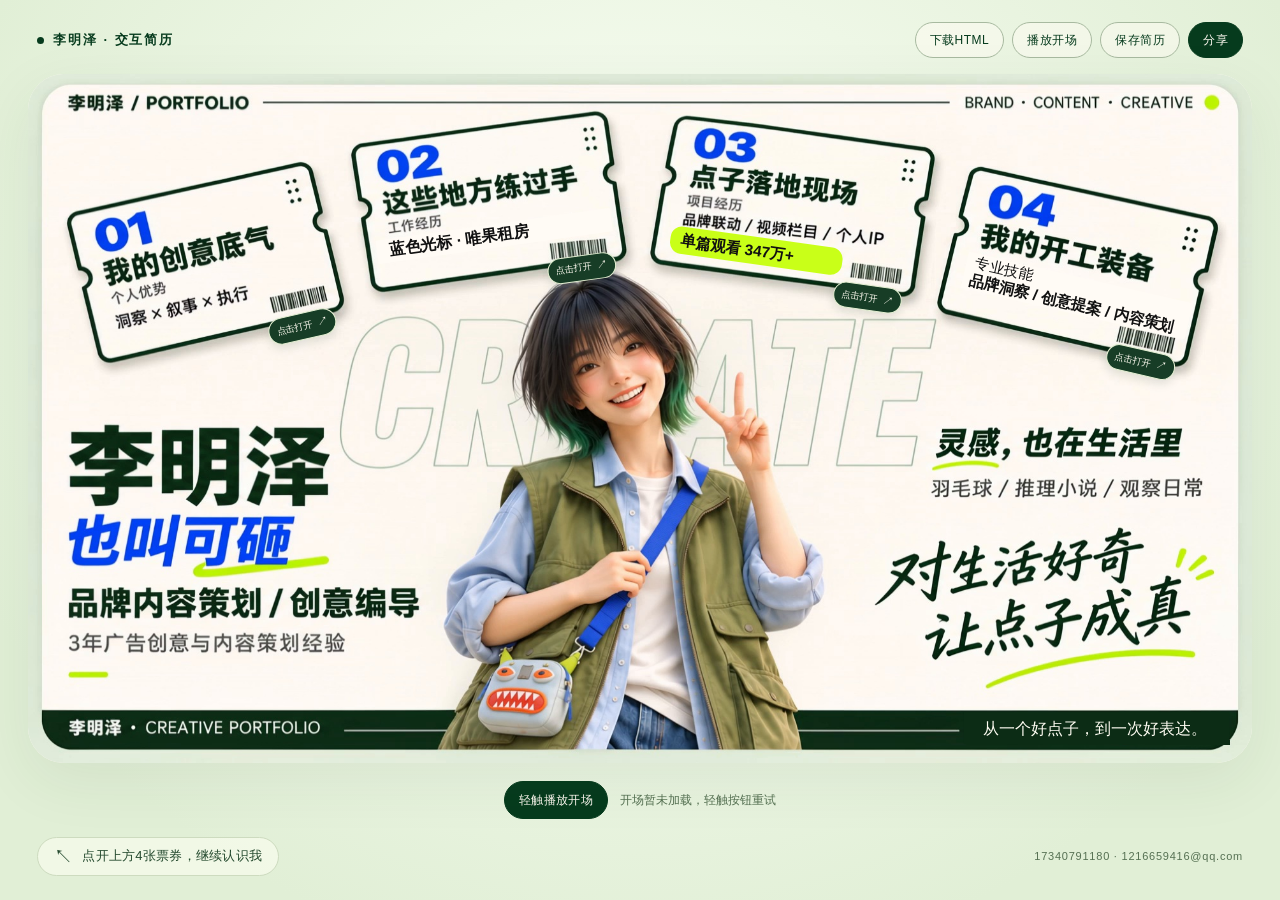
==== commit 7afb8b9c: "Refine resume navigation and present Dream creative problem solving" ====
--- a/index.html
+++ b/index.html
@@ -4,18 +4,19 @@
 <meta charset="utf-8">
 <meta name="viewport" content="width=device-width,initial-scale=1,viewport-fit=cover">
 <meta name="color-scheme" content="light">
-<meta name="description" content="李明泽的交互简历：品牌内容策划、创意编导，工作经历、项目与专业技能。">
+<meta name="description" content="李明泽的交互简历：内容营销、创意策划与品牌营销方向，工作经历、精选案例与专业技能。">
 <title>李明泽 · 创意简历</title>
-<link rel="stylesheet" href="./assets/style.css?v=c42869af36">
+<link rel="stylesheet" href="./assets/style.css?v=85b5d093f1">
+<link rel="stylesheet" href="./assets/portfolio.css?v=40917ec8b0">
 </head>
 <body>
 <main class="shell">
   <header class="utility">
     <div class="signature"><i></i>李明泽 · 交互简历</div>
     <nav class="actions" aria-label="简历工具">
-      <a class="control" href="./resume.html?v=665d1edc27" download="李明泽_交互简历.html">下载HTML</a>
+      <a class="control" href="./resume.html?v=d55ea21381" download="李明泽_交互简历.html">下载HTML</a>
       <button class="control" id="replay" type="button">重新播放</button>
-      <a class="control pdf-control" id="pdf" download="李明泽简历.pdf" href="./assets/resume.pdf?v=df83101d4b">保存简历</a>
+      <a class="control pdf-control" id="pdf" download="李明泽简历.pdf" href="./assets/resume.pdf?v=ca1c992ce1">保存简历</a>
       <button class="control accent" id="share" type="button">分享</button>
     </nav>
   </header>
@@ -28,7 +29,7 @@
     <svg class="ticket-copy-overlay" viewBox="0 0 1920 1080" preserveAspectRatio="xMidYMid meet" aria-hidden="true" focusable="false">
       <g transform="rotate(-8 717 199)">
         <rect x="538" y="237" width="371" height="37" rx="1" fill="#fffbf5"/>
-        <text x="557" y="263" font-size="25" font-weight="600">蓝色光标 · 悦兮文化</text>
+        <text x="557" y="263" font-size="25" font-weight="600">蓝色光标 · 唯果租房</text>
       </g>
       <g transform="rotate(13 1644 299)">
         <g class="copy-skills-normal">
@@ -42,35 +43,38 @@
           <text x="1470" y="371" font-size="25" font-weight="600" textLength="365" lengthAdjust="spacingAndGlyphs">品牌洞察 / 创意提案 / 内容策划</text>
         </g>
       </g>
+<g transform="rotate(8 1215 199)"><rect x="1018" y="265" width="272" height="43" rx="18" fill="#c9ff18"/><text x="1035" y="295" font-size="24" font-weight="650">单篇观看 347万+</text></g>
     </svg>
     <nav class="hotspots" aria-label="简历栏目">
-      <a class="ticket" href="#section-0" data-panel="0" aria-haspopup="dialog" aria-controls="detail"><span class="sr">01 我的创意底气：个人优势</span></a>
-      <a class="ticket" href="#section-1" data-panel="1" aria-haspopup="dialog" aria-controls="detail"><span class="sr">02 这些地方练过手：工作经历</span></a>
-      <a class="ticket" href="#section-2" data-panel="2" aria-haspopup="dialog" aria-controls="detail"><span class="sr">03 点子落地现场：项目经历</span></a>
-      <a class="ticket" href="#section-3" data-panel="3" aria-haspopup="dialog" aria-controls="detail"><span class="sr">04 我的开工装备：专业技能与教育</span></a>
+      <a class="ticket" href="#section-0" data-panel="0" aria-haspopup="dialog" aria-controls="detail"><span class="sr">01 我的创意底气：个人优势</span><span class="ticket-invite" aria-hidden="true">点击打开 <b>↗</b></span></a>
+      <a class="ticket" href="#section-1" data-panel="1" aria-haspopup="dialog" aria-controls="detail"><span class="sr">02 这些地方练过手：工作经历</span><span class="ticket-invite" aria-hidden="true">点击打开 <b>↗</b></span></a>
+      <a class="ticket" href="#section-2" data-panel="2" aria-haspopup="dialog" aria-controls="detail"><span class="sr">03 点子落地现场：项目经历</span><span class="ticket-invite" aria-hidden="true">点击打开 <b>↗</b></span></a>
+      <a class="ticket" href="#section-3" data-panel="3" aria-haspopup="dialog" aria-controls="detail"><span class="sr">04 我的开工装备：专业技能与教育</span><span class="ticket-invite" aria-hidden="true">点击打开 <b>↗</b></span></a>
     </nav>
     <div class="intro hidden" id="intro" aria-hidden="true" inert>
       <video id="video" muted playsinline webkit-playsinline x5-playsinline x5-video-player-type="h5-page" preload="none" aria-label="李明泽的人物打招呼开场视频"></video>
       <span class="intro-note">你好，很高兴认识你</span>
       <button class="skip" id="skip" type="button">跳过开场</button>
     </div>
+<svg class="footer-copy-repair" viewBox="0 0 1920 1080" preserveAspectRatio="xMidYMid meet" aria-hidden="true" focusable="false"><rect x="1468" y="1001" width="416" height="50" fill="#0c2c15"/><text x="1498" y="1035" font-size="25" font-weight="500" fill="#fffdf3">从一个好点子，到一次好表达。</text></svg>
   </section>
   <div class="playback-hint" id="playback-hint" hidden>
     <button class="control accent" id="intro-start" type="button">轻触播放开场</button>
     <span id="playback-message">轻触即可播放人物开场</span>
   </div>
-  <div class="bottom-note"><p>点击上方票券，查看详细经历</p><p>17340791180 · 1216659416@qq.com</p></div>
+  <div class="bottom-note"><p class="explore-cue"><span aria-hidden="true">↖</span> 点开上方4张票券，继续认识我</p><p>17340791180 · 1216659416@qq.com</p></div>
   <section class="mobile" aria-label="手机端简历入口">
     <div class="mobile-intro"><h1>李明泽<span>也叫可砸</span></h1><p>品牌内容策划 / 创意编导</p><small>3年广告创意与内容策划经验</small></div>
+    <p class="mobile-explore-cue">点一张票券，打开详细经历 ↘</p>
     <nav class="mobile-tickets" aria-label="点击了解详细经历">
       <a class="mobile-ticket" href="#section-0" data-panel="0" aria-haspopup="dialog" aria-controls="detail"><b>01</b><strong>我的创意底气</strong><small>个人优势 · 点击查看</small></a>
       <a class="mobile-ticket" href="#section-1" data-panel="1" aria-haspopup="dialog" aria-controls="detail"><b>02</b><strong>这些地方练过手</strong><small>工作经历 · 点击查看</small></a>
       <a class="mobile-ticket" href="#section-2" data-panel="2" aria-haspopup="dialog" aria-controls="detail"><b>03</b><strong>点子落地现场</strong><small>项目经历 · 点击查看</small></a>
       <a class="mobile-ticket" href="#section-3" data-panel="3" aria-haspopup="dialog" aria-controls="detail"><b>04</b><strong>我的开工装备</strong><small>技能与教育 · 点击查看</small></a>
     </nav>
-    <div class="mobile-contact"><p><a href="tel:17340791180">17340791180（微信同号）</a><br><a href="mailto:1216659416@qq.com">1216659416@qq.com</a></p><a class="control" id="mobile-pdf" download="李明泽简历.pdf" href="./assets/resume.pdf?v=df83101d4b">保存简历PDF</a></div>
+    <div class="mobile-contact"><p><a href="tel:17340791180">17340791180（微信同号）</a><br><a href="mailto:1216659416@qq.com">1216659416@qq.com</a></p><a class="control" id="mobile-pdf" download="李明泽简历.pdf" href="./assets/resume.pdf?v=ca1c992ce1">保存简历PDF</a></div>
   </section>
-  <noscript><div class="noscript">可以直接点击票券阅读经历。开场视频可在下方手动播放。<video class="video-fallback" controls muted playsinline preload="none" src="./assets/intro.mp4"></video></div></noscript>
+  <noscript><div class="noscript">可以直接点击票券阅读经历。</div></noscript>
 </main>
 <dialog id="detail" aria-labelledby="detail-title" aria-describedby="detail-summary">
   <aside class="modal-rail" aria-label="切换栏目">
@@ -89,36 +93,42 @@
     <header class="modal-head">
       <p class="eyebrow" id="detail-eyebrow">01 / 个人优势</p>
       <h2 id="detail-title" tabindex="-1">我的创意底气</h2>
-      <p class="modal-summary" id="detail-summary">洞察 × 叙事 × 执行</p>
-      <button class="close" id="close" type="button" aria-label="关闭详情">×</button>
+      <p class="modal-summary" id="detail-summary">用户洞察 / 创意表达 / 内容落地</p>
+      <nav class="ed-chapter-nav" aria-label="切换简历栏目"><button type="button" data-switch="0">关于我</button><button type="button" data-switch="1">工作经历</button><button type="button" data-switch="2">作品</button><button type="button" data-switch="3">技能与生活</button></nav><button class="close" id="close" type="button" aria-label="关闭详情">×</button>
     </header>
-    <div class="modal-body" id="detail-body" tabindex="0" role="region" aria-label="栏目详细内容"></div>
+    <div class="modal-body" id="detail-body" tabindex="0" role="region" aria-label="栏目详细内容" data-portfolio="editorial"></div>
     <footer class="modal-foot"><span class="page-status" id="page-status">01 / 04</span><button type="button" class="next" id="next">下一栏 →</button></footer>
   </div>
 </dialog>
 <section class="fallback-panel" id="section-0" role="dialog" aria-modal="true" aria-labelledby="fallback-title-0"><div class="fallback-window">
       <aside class="modal-rail"><div class="rail-name">李明泽 / 创意简历</div><div class="rail-number">01</div><div class="rail-label">个人优势</div><nav class="fallback-nav"><a href="#section-0" aria-current="true">01　个人优势</a><a href="#section-1" aria-current="false">02　工作经历</a><a href="#section-2" aria-current="false">03　项目经历</a><a href="#section-3" aria-current="false">04　专业技能与教育</a></nav></aside>
-      <div class="modal-main"><header class="modal-head"><p class="eyebrow">01 / 个人优势</p><h2 id="fallback-title-0">我的创意底气</h2><p class="modal-summary">洞察 × 叙事 × 执行</p><a class="close" href="#" aria-label="关闭详情">×</a></header>
+      <div class="modal-main"><header class="modal-head"><p class="eyebrow">01 / 个人优势</p><h2 id="fallback-title-0">我的创意底气</h2><p class="modal-summary">用户洞察 / 创意表达 / 内容落地</p><a class="close" href="#" aria-label="关闭详情">×</a></header>
       <div class="modal-body" tabindex="0"><article class="entry"><div class="entry-top"><h3>创意策划</h3></div><p class="lead">把传播目标转化为可执行的创意</p><p class="description">擅长品牌洞察与核心概念提炼，能把传播目标转化为清晰的创意方向、叙事结构，以及可落地的脚本方案与执行路径。</p></article><article class="entry"><div class="entry-top"><h3>全案执行</h3></div><p class="lead">从想法到成片，完整推进</p><p class="description">可独立完成创意、脚本、分镜、现场执导至成片交付，具备判断创意可执行性与传播潜力的能力。</p></article><article class="entry"><div class="entry-top"><h3>内容洞察</h3></div><p class="lead">理解平台，也理解观看的人</p><p class="description">熟悉主流平台的传播规律与用户偏好，擅长内容广告、品牌短片与系列化视频创意，有内容栏目从零搭建与系列化运营经验。</p></article><article class="entry"><div class="entry-top"><h3>协作统筹</h3></div><p class="lead">拆解需求，表达方案，推动落地</p><p class="description">具备客户对接与跨部门协作经验，能将客户抽象需求转化为清晰创意方案，准确拆解需求、清晰表达方案并推动落地。</p></article></div><footer class="modal-foot"><span class="page-status">01 / 04</span><a class="next" href="#section-1">下一栏 →</a></footer></div>
     </div></section>
 <section class="fallback-panel" id="section-1" role="dialog" aria-modal="true" aria-labelledby="fallback-title-1"><div class="fallback-window">
       <aside class="modal-rail"><div class="rail-name">李明泽 / 创意简历</div><div class="rail-number">02</div><div class="rail-label">工作经历</div><nav class="fallback-nav"><a href="#section-0" aria-current="false">01　个人优势</a><a href="#section-1" aria-current="true">02　工作经历</a><a href="#section-2" aria-current="false">03　项目经历</a><a href="#section-3" aria-current="false">04　专业技能与教育</a></nav></aside>
       <div class="modal-main"><header class="modal-head"><p class="eyebrow">02 / 工作经历</p><h2 id="fallback-title-1">这些地方练过手</h2><p class="modal-summary">品牌内容 · 广告传播 · 创意制作</p><a class="close" href="#" aria-label="关闭详情">×</a></header>
-      <div class="modal-body" tabindex="0"><article class="entry"><div class="entry-top"><h3>唯果租房</h3><time>2026.07 — 2026.10</time></div><p class="role">品牌内容策划</p><div class="metrics"><div class="metric"><strong>50%</strong><span>当月单客资成本下降</span></div><div class="metric"><strong>第7期</strong><span>任职期间栏目推进</span></div></div><p class="description">社媒栏目：从零策划《探访100个北京公寓》，以“住进去后的生活”为切入点，设计 E 人／I 人双人出镜、猜价格与带粉丝看房等玩法；负责脚本、拍摄及剪辑推进、封面和发布文案，形成可延展的系列栏目。</p><p class="description">品牌内容：围绕青年租住生活、城市归属感与租房痛点，策划公众号、小红书内容，落地“唯果观察”专栏；完成从选题、标题、正文到配图排版的制作。</p><p class="description">热点创意：策划《看完早春晴朗，我和我的出租屋面面相觑》《北京的月亮很圆，你的那扇窗也要亮着》等选题，将影视话题、节日情绪与租住生活相连。</p><p class="description">活动与媒体：参与 HICOOL 展会、写字楼推广及高校合作的传播主题和物料策划；承担 GEO 项目中大部分文章撰写，协同媒体发布，部分文章进入百度搜索结果及 AI 联网检索参考来源。</p><p class="description">效果优化：根据用户预算、区域及通勤需求提炼房源卖点，结合点击、咨询与投放反馈，迭代标题、正文和封面，完成当月单客资成本下降50%的目标。</p></article><article class="entry"><div class="entry-top"><h3>蓝色光标</h3><time>2026.03 — 2026.05</time></div><p class="role">客户执行（AE）· 项目制</p><div class="metrics"><div class="metric"><strong>9.06万</strong><span>负责横测内容的站外活跃UV</span></div><div class="metric"><strong>14.10%</strong><span>点击率（CTR）</span></div><div class="metric"><strong>2.08元</strong><span>站外活跃成本</span></div></div><p class="description">品牌传播：参与 vivo X300 系列演唱会联动传播，配合资深同事跟进客户沟通、方案修改及执行进度；梦龙项目中提出“勇气／勇敢做自己”的创意切入点，参与讨论与内容修改。</p><p class="description">用户共创：参与 vivo X300“百天漂流瓶”演唱会共创计划的前期方案搭建，以手机接力串联观众影像与故事，结合影像任务、陌生人寄语和达人接力等玩法；前期工作完成后交接同事继续执行。</p><p class="description">达人内容：负责 vivo X300 Ultra／X300s 小红书本竞品横测内容，确定对比角度与卖点表达，逐轮审核、修改达人稿件，整合客户反馈推进定稿。</p><p class="description">项目协同：参与梦龙演唱会项目6位不同量级达人的传播执行，跟进选题、脚本和发布时间，检查产品与品牌表述，协同完成内容上线。</p></article><article class="entry"><div class="entry-top"><h3>北京悦兮文化传播有限公司</h3><time>2023.05 — 2025.11</time></div><p class="role">创意策划 / 视觉导演</p><div class="metrics"><div class="metric"><strong>200+</strong><span>火星人项目前期创意点子与脚本雏形</span></div></div><p class="description">创意与脚本：作为项目创意负责人与导演，围绕品牌诉求、传播目标及受众特点提出创意方向和故事结构，完成脚本、分镜与视觉参考；项目涵盖文旅、品牌广告、教育及新媒体短视频。</p><p class="description">内容IP：独立孵化并运营职场内容IP「可砸show」，从账号定位、创意测试到内容制作及迭代，产出多条百万播放内容。</p><p class="description">广告开发：参与“火星人集成灶”前期广告创意开发，累计产出200+创意点子与脚本雏形，覆盖品牌主张、产品卖点及多传播场景，为团队完善提案提供参考。</p><p class="description">导演制作：组织现场拍摄，负责执导、多机位调度，跟进剪辑、调色与成片修改，把控叙事节奏、画面风格及品牌信息。</p><p class="description">人物访谈：独立负责以非遗传承人等为对象的深度访谈项目，挖掘人物的社会脉络与内心世界，提升内容的情感厚度与叙事深度。</p></article></div><footer class="modal-foot"><span class="page-status">02 / 04</span><a class="next" href="#section-2">下一栏 →</a></footer></div>
+      <div class="modal-body" tabindex="0"><article class="entry"><div class="entry-top"><h3>蓝色光标</h3><time>2026.03 — 2026.05</time></div><p class="role">客户执行（AE）· 项目制</p><div class="metrics"><div class="metric"><strong>9.06万</strong><span>负责横测内容的站外活跃UV</span></div><div class="metric"><strong>14.10%</strong><span>点击率（CTR）</span></div><div class="metric"><strong>2.08元</strong><span>站外活跃成本</span></div></div><p class="description">品牌传播：参与 vivo X300 系列演唱会联动传播，配合资深同事跟进客户沟通、方案修改及执行进度；梦龙项目中提出“勇气／勇敢做自己”的创意切入点，参与讨论与内容修改。</p><p class="description">用户共创：参与 vivo X300“百天漂流瓶”演唱会共创计划的前期方案搭建，以手机接力串联观众影像与故事，结合影像任务、陌生人寄语和达人接力等玩法；前期工作完成后交接同事继续执行。</p><p class="description">达人内容：负责 vivo X300 Ultra／X300s 小红书本竞品横测内容，确定对比角度与卖点表达，逐轮审核、修改达人稿件，整合客户反馈推进定稿。</p><p class="description">项目协同：参与梦龙演唱会项目6位不同量级达人的传播执行，跟进选题、脚本和发布时间，检查产品与品牌表述，协同完成内容上线。</p></article><article class="entry"><div class="entry-top"><h3>唯果租房</h3><time>2026.07 — 2026.10</time></div><p class="role">品牌内容策划</p><div class="metrics"><div class="metric"><strong>50%</strong><span>当月单客资成本下降</span></div><div class="metric"><strong>第7期</strong><span>任职期间栏目推进</span></div></div><p class="description">社媒栏目：从零策划《探访100个北京公寓》，以“住进去后的生活”为切入点，设计 E 人／I 人双人出镜、猜价格与带粉丝看房等玩法；负责脚本、拍摄及剪辑推进、封面和发布文案，形成可延展的系列栏目。</p><p class="description">品牌内容：围绕青年租住生活、城市归属感与租房痛点，策划公众号、小红书内容，落地“唯果观察”专栏；完成从选题、标题、正文到配图排版的制作。</p><p class="description">热点创意：策划《看完早春晴朗，我和我的出租屋面面相觑》《北京的月亮很圆，你的那扇窗也要亮着》等选题，将影视话题、节日情绪与租住生活相连。</p><p class="description">活动与媒体：参与 HICOOL 展会、写字楼推广及高校合作的传播主题和物料策划；承担 GEO 项目中大部分文章撰写，协同媒体发布，部分文章进入百度搜索结果及 AI 联网检索参考来源。</p><p class="description">效果优化：根据用户预算、区域及通勤需求提炼房源卖点，结合点击、咨询与投放反馈，迭代标题、正文和封面，完成当月单客资成本下降50%的目标。</p></article><article class="entry"><div class="entry-top"><h3>北京悦兮文化传播有限公司</h3><time>2023.05 — 2025.11</time></div><p class="role">创意策划 / 视觉导演</p><div class="metrics"><div class="metric"><strong>200+</strong><span>火星人项目前期创意点子与脚本雏形</span></div></div><p class="description">创意与脚本：作为项目创意负责人与导演，围绕品牌诉求、传播目标及受众特点提出创意方向和故事结构，完成脚本、分镜与视觉参考；项目涵盖文旅、品牌广告、教育及新媒体短视频。</p><p class="description">内容IP：独立孵化并运营职场内容IP「可砸show」，从账号定位、创意测试到内容制作及迭代，产出多条百万播放内容。</p><p class="description">广告开发：参与“火星人集成灶”前期广告创意开发，累计产出200+创意点子与脚本雏形，覆盖品牌主张、产品卖点及多传播场景，为团队完善提案提供参考。</p><p class="description">导演制作：组织现场拍摄，负责执导、多机位调度，跟进剪辑、调色与成片修改，把控叙事节奏、画面风格及品牌信息。</p><p class="description">人物访谈：独立负责以非遗传承人等为对象的深度访谈项目，挖掘人物的社会脉络与内心世界，提升内容的情感厚度与叙事深度。</p></article></div><footer class="modal-foot"><span class="page-status">02 / 04</span><a class="next" href="#section-2">下一栏 →</a></footer></div>
     </div></section>
 <section class="fallback-panel" id="section-2" role="dialog" aria-modal="true" aria-labelledby="fallback-title-2"><div class="fallback-window">
       <aside class="modal-rail"><div class="rail-name">李明泽 / 创意简历</div><div class="rail-number">03</div><div class="rail-label">项目经历</div><nav class="fallback-nav"><a href="#section-0" aria-current="false">01　个人优势</a><a href="#section-1" aria-current="false">02　工作经历</a><a href="#section-2" aria-current="true">03　项目经历</a><a href="#section-3" aria-current="false">04　专业技能与教育</a></nav></aside>
       <div class="modal-main"><header class="modal-head"><p class="eyebrow">03 / 项目经历</p><h2 id="fallback-title-2">点子落地现场</h2><p class="modal-summary">品牌联动 / 视频栏目 / 个人IP</p><a class="close" href="#" aria-label="关闭详情">×</a></header>
-      <div class="modal-body" tabindex="0"><article class="entry"><div class="entry-top"><h3>《探访100个北京公寓》</h3></div><p class="role">品牌视频栏目 · 栏目策划 / 编导与出镜</p><div class="metrics"><div class="metric"><strong>第7期</strong><span>任职期间推进</span></div></div><p class="description">策划切入：将“介绍一套房”转为“判断什么样的人适合住在这里”，以租客生活需求组织内容，把交通、配套等信息转化为有代入感的开篇问题。</p><p class="description">创意设计：设计 E 人／I 人双人组合，以互动和不同观察视角串联看房，围绕通勤、预算和生活方式，结合猜价格、带粉丝看房等形式，形成统一框架下的差异化选题。</p><p class="description">系列延展：围绕每期房源提炼核心看点，串联开篇钩子、内容结构及封面标题；内容同时用于品牌账号传播、销售带看及合作商家转发。</p></article><article class="entry"><div class="entry-top"><h3>vivo × 梦龙演唱会</h3><time>2026.03 — 2026.05</time></div><p class="role">品牌联动传播 · 客户执行 / 创意协作</p><div class="metrics"><div class="metric"><strong>6位</strong><span>参与传播执行的达人</span></div></div><p class="description">传播方向：围绕 vivo 影像能力、演唱会拍摄场景及乐迷情绪，将“记录舞台”延伸至“保存现场感受与生活力量”，参与建立品牌表达方向。</p><p class="description">创意贡献：在前期方案多轮调整后，从主唱形象与音乐表达中提出“勇气／勇敢做自己”的方向，为团队内部讨论提供新切入点，并与客户后续反馈契合。</p><p class="description">方案完善：配合资深同事跟进客户反馈，协同创意团队梳理主题、产品卖点及内容场景，从品牌关联、叙事逻辑和执行条件出发参与审核与修改。</p><p class="description">内容落地：参与6位不同量级达人的沟通和执行，结合达人特点完善选题、脚本及品牌表述，跟进稿件确认与发布节点。</p></article><article class="entry"><div class="entry-top"><h3>vivo X300 Ultra / X300s</h3><time>2026.03 — 2026.05</time></div><p class="role">小红书创意横测种草 · 客户执行 / 达人内容策划与把控</p><div class="metrics"><div class="metric"><strong>5条</strong><span>本人负责内容</span></div><div class="metric"><strong>9.06万</strong><span>站外活跃UV</span></div><div class="metric"><strong>14.10%</strong><span>CTR</span></div><div class="metric"><strong>2.08元</strong><span>站外活跃成本</span></div></div><p class="description">用户视角：从使用习惯、体验感受与选购顾虑出发，将不同机型的比较融入生活场景，兼顾选购信息与用户共鸣。</p><p class="description">表达把控：逐轮审核、修改达人稿件，调整标题、开篇钩子、场景、叙事节奏与对比逻辑，结合达人表达方式和客户反馈推进定稿及发布。</p><p class="description">投放期间，本人负责5条内容的站外活跃率为41.2%，站外活跃成本为项目各内容类型最低；意向转化率18.16%，意向行为转化成本4.71元。</p></article><article class="entry"><div class="entry-top"><h3>个人内容IP「可砸show」</h3><time>2025.04 — 2025.11</time></div><p class="role">创始人 / 创意 / 导演</p><div class="metrics"><div class="metric"><strong>500万+</strong><span>小红书单条笔记阅读</span></div><div class="metric"><strong>5.1万</strong><span>该条笔记点赞</span></div><div class="metric"><strong>200万+</strong><span>抖音单条播放</span></div><div class="metric"><strong>300%</strong><span>粉丝增长率环比提升</span></div></div><p class="description">从零到一：以职场赛道为切口，围绕职场人群的日常困扰、情绪需求和共同经历挖掘选题，结合热点，将用户感受转化为有代入感、能引发讨论的脚本与情节。</p><p class="description">独立闭环：账号定位、选题、脚本、执导、后期到数据复盘全部独立完成，跑通“创意策划—内容制作—传播验证—数据复盘—商业合作”的完整流程。</p></article><article class="entry"><div class="entry-top"><h3>锡林郭勒文旅创意短片 &amp;《蒙餐八绝》</h3><time>2024.10 — 2024.11</time></div><p class="role">创意 / 导演</p><div class="metrics"><div class="metric"><strong>8支</strong><span>各有内容钩子的蒙餐短片</span></div></div><p class="description">创意切入：针对文旅宣传内容雷同、缺乏年轻化表达的问题，从社交媒体语境出发，将地域文化与饮食特色转化为具有网感的视觉表达。</p><p class="description">本人负责：创意方向、系列结构设计及政府侧对接，从提案、勘景到拍摄交付独立完成。</p><p class="description">交付成果：把八道蒙餐拆成八支短片，形成系列化内容；作品被当地文旅采用为社交媒体端的主要宣传素材。</p></article><article class="entry"><div class="entry-top"><h3>寰球丽舍民宿品牌形象短片</h3><time>2024.06 — 2024.12</time></div><p class="role">创意 / 导演</p><div class="metrics"><div class="metric"><strong>3支</strong><span>品牌形象短片</span></div></div><p class="description">整体策划：为提升品牌辨识度与传播质感，主导完成3支品牌形象短片的整体创意策划与拍摄执行。</p><p class="description">双线叙事：以“旅居体验”为核心，采用“理性功能”与“感性体验”的双线表达，呈现设施、区位优势及“如家般的温馨”格调。</p></article></div><footer class="modal-foot"><span class="page-status">03 / 04</span><a class="next" href="#section-3">下一栏 →</a></footer></div>
+      <div class="modal-body" tabindex="0"><article class="entry"><div class="entry-top"><h3>《探访100个北京公寓》</h3></div><p class="role">品牌视频栏目 · 栏目策划 / 编导与出镜</p><div class="metrics"><div class="metric"><strong>第7期</strong><span>任职期间推进</span></div></div><p class="description">策划切入：将“介绍一套房”转为“判断什么样的人适合住在这里”，以租客生活需求组织内容，把交通、配套等信息转化为有代入感的开篇问题。</p><p class="description">创意设计：设计 E 人／I 人双人组合，以互动和不同观察视角串联看房，围绕通勤、预算和生活方式，结合猜价格、带粉丝看房等形式，形成统一框架下的差异化选题。</p><p class="description">系列延展：围绕每期房源提炼核心看点，串联开篇钩子、内容结构及封面标题；内容同时用于品牌账号传播、销售带看及合作商家转发。</p></article><article class="entry"><div class="entry-top"><h3>vivo × 梦龙演唱会</h3><time>2026.03 — 2026.05</time></div><p class="role">品牌联动传播 · 客户执行 / 创意协作</p><div class="metrics"><div class="metric"><strong>6位</strong><span>参与传播执行的达人</span></div></div><p class="description">传播方向：围绕 vivo 影像能力、演唱会拍摄场景及乐迷情绪，将“记录舞台”延伸至“保存现场感受与生活力量”，参与建立品牌表达方向。</p><p class="description">创意贡献：在前期方案多轮调整后，从主唱形象与音乐表达中提出“勇气／勇敢做自己”的方向，为团队内部讨论提供新切入点，并与客户后续反馈契合。</p><p class="description">方案完善：配合资深同事跟进客户反馈，协同创意团队梳理主题、产品卖点及内容场景，从品牌关联、叙事逻辑和执行条件出发参与审核与修改。</p><p class="description">内容落地：参与6位不同量级达人的沟通和执行，结合达人特点完善选题、脚本及品牌表述，跟进稿件确认与发布节点。</p></article><article class="entry"><div class="entry-top"><h3>vivo X300 Ultra / X300s</h3><time>2026.03 — 2026.05</time></div><p class="role">小红书创意横测种草 · 客户执行 / 达人内容策划与把控</p><div class="metrics"><div class="metric"><strong>5条</strong><span>本人负责内容</span></div><div class="metric"><strong>9.06万</strong><span>站外活跃UV</span></div><div class="metric"><strong>14.10%</strong><span>CTR</span></div><div class="metric"><strong>2.08元</strong><span>站外活跃成本</span></div></div><p class="description">用户视角：从使用习惯、体验感受与选购顾虑出发，将不同机型的比较融入生活场景，兼顾选购信息与用户共鸣。</p><p class="description">表达把控：逐轮审核、修改达人稿件，调整标题、开篇钩子、场景、叙事节奏与对比逻辑，结合达人表达方式和客户反馈推进定稿及发布。</p><p class="description">投放期间，本人负责5条内容的站外活跃率为41.2%，站外活跃成本为项目各内容类型最低；意向转化率18.16%，意向行为转化成本4.71元。</p></article><article class="entry"><div class="entry-top"><h3>个人内容IP「可砸show」</h3><time>2025.04 — 2025.11</time></div><p class="role">创始人 / 创意 / 导演</p><div class="metrics"><div class="metric"><strong>347万+</strong><span>小红书单篇观看（截图时）</span></div><div class="metric"><strong>5.1万</strong><span>该条笔记点赞</span></div><div class="metric"><strong>224.9万</strong><span>抖音《不服！》播放</span></div></div><p class="description">从零到一：以职场赛道为切口，围绕职场人群的日常困扰、情绪需求和共同经历挖掘选题，结合热点，将用户感受转化为有代入感、能引发讨论的脚本与情节。</p><p class="description">独立闭环：账号定位、选题、脚本、执导、后期到数据复盘全部独立完成，跑通“创意策划—内容制作—传播验证—数据复盘—商业合作”的完整流程。</p></article><article class="entry"><div class="entry-top"><h3>锡林郭勒文旅创意短片 &amp;《蒙餐八绝》</h3><time>2024.10 — 2024.11</time></div><p class="role">创意 / 导演</p><div class="metrics"><div class="metric"><strong>8支</strong><span>各有内容钩子的蒙餐短片</span></div></div><p class="description">创意切入：针对文旅宣传内容雷同、缺乏年轻化表达的问题，从社交媒体语境出发，将地域文化与饮食特色转化为具有网感的视觉表达。</p><p class="description">本人负责：创意方向、系列结构设计及政府侧对接，从提案、勘景到拍摄交付独立完成。</p><p class="description">交付成果：把八道蒙餐拆成八支短片，形成系列化内容；作品被当地文旅采用为社交媒体端的主要宣传素材。</p></article><article class="entry"><div class="entry-top"><h3>寰球丽舍民宿品牌形象短片</h3><time>2024.06 — 2024.12</time></div><p class="role">创意 / 导演</p><div class="metrics"><div class="metric"><strong>3支</strong><span>品牌形象短片</span></div></div><p class="description">整体策划：为提升品牌辨识度与传播质感，主导完成3支品牌形象短片的整体创意策划与拍摄执行。</p><p class="description">双线叙事：以“旅居体验”为核心，采用“理性功能”与“感性体验”的双线表达，呈现设施、区位优势及“如家般的温馨”格调。</p></article></div><footer class="modal-foot"><span class="page-status">03 / 04</span><a class="next" href="#section-3">下一栏 →</a></footer></div>
     </div></section>
 <section class="fallback-panel" id="section-3" role="dialog" aria-modal="true" aria-labelledby="fallback-title-3"><div class="fallback-window">
       <aside class="modal-rail"><div class="rail-name">李明泽 / 创意简历</div><div class="rail-number">04</div><div class="rail-label">专业技能与教育</div><nav class="fallback-nav"><a href="#section-0" aria-current="false">01　个人优势</a><a href="#section-1" aria-current="false">02　工作经历</a><a href="#section-2" aria-current="false">03　项目经历</a><a href="#section-3" aria-current="true">04　专业技能与教育</a></nav></aside>
       <div class="modal-main"><header class="modal-head"><p class="eyebrow">04 / 专业技能与教育</p><h2 id="fallback-title-3">我的开工装备</h2><p class="modal-summary">品牌洞察 / 创意提案 / 内容策划</p><a class="close" href="#" aria-label="关闭详情">×</a></header>
       <div class="modal-body" tabindex="0"><article class="entry"><div class="entry-top"><h3>创意与提案</h3></div><p class="description">创意发散、核心 idea 提炼、提案结构（洞察—策略—创意—执行）、脚本与分镜撰写、提案现场表达与追问应答。能将一页纸的想法展开为客户听得懂的方案，并应对比稿现场的方向调整。</p></article><article class="entry"><div class="entry-top"><h3>内容与平台</h3></div><p class="description">小红书、抖音、视频号内容方法论；钩子设计、系列栏目搭建、选题库与内容日历、账号矩阵运营；熟悉平台推荐逻辑与内容审核边界，理解投流与自然流量内容的适用场景。</p></article><article class="entry"><div class="entry-top"><h3>数据与复盘</h3></div><p class="description">飞瓜数据、新榜及平台后台数据，包括完播、互动、涨粉与留资；点击率、转化率和转化成本的口径统一与归因；围绕项目定义观察指标、判断标准和归因方式。</p></article><article class="entry"><div class="entry-top"><h3>制作协同</h3></div><p class="description">现场执导与多机位调度、剪辑与调色沟通、演员与供应商统筹、成片质量把关；可独立带小团队完成外景拍摄，并结合预算调整制作方案。</p></article><article class="entry"><div class="entry-top"><h3>中国传媒大学</h3><time>2019.09 — 2021.06</time></div><p class="role">戏剧影视文学 · 本科（双学位）</p><p class="description">第二专业学位，系统学习编剧与影视叙事。</p></article><article class="entry"><div class="entry-top"><h3>应急管理大学</h3><time>2017.09 — 2021.06</time></div><p class="role">新闻学 · 本科</p><p class="description">主修学位，新闻采访写作与传播学训练。</p></article></div><footer class="modal-foot"><span class="page-status">04 / 04</span><a class="next" href="#section-0">下一栏 →</a></footer></div>
     </div></section>
+<template id="portfolio-0"><div class="ed-page ed-about"><section class="ed-about-intro"><p class="ed-overline">关于可砸 / 李明泽</p><h3>爱聊天，爱琢磨，<br>也爱把点子<span class="ed-italic">做出来。</span></h3><div class="ed-intro-pictures"><figure class="ed-intro-photo intro-photo-chat"><button type="button" class="image-zoom" data-zoom="./assets/portfolio/work-018.webp" data-caption="爱聊天的这一面" aria-label="放大照片：爱聊天的这一面"><img src="./assets/portfolio/work-018.webp" width="833" height="1250" loading="lazy" decoding="async" alt="爱聊天的这一面"></button><figcaption>爱聊天的这一面</figcaption></figure><figure class="ed-intro-photo intro-photo-think"><button type="button" class="image-zoom" data-zoom="./assets/portfolio/work-002.webp" data-caption="爱琢磨的这一面" aria-label="放大照片：爱琢磨的这一面"><img src="./assets/portfolio/work-002.webp" width="845" height="1250" loading="lazy" decoding="async" alt="爱琢磨的这一面"></button><figcaption>爱琢磨的这一面</figcaption></figure></div><div class="ed-personality"><div class="ed-personality-copy"><p>你好，我是可砸。</p><p>做过品牌内容，也拍过片子；<br>会写长文章，也会琢磨一条短视频的开头。</p><p>想继续做内容营销、创意策划和品牌营销。</p></div><div class="ed-mbti"><span class="ed-mbti-orbit" aria-hidden="true"></span><strong>ENFP<span>-T</span></strong><p>活动家 / 点子常常比话还多</p><div class="ed-mbti-tags"><span>好奇心</span><span>共情</span><span>表达欲</span></div><button type="button" class="ed-text-button" data-zoom="./assets/portfolio/work-003.webp" data-caption="可砸的MBTI结果：ENFP-T 活动家">我的测试结果 ↗</button></div></div></section><header class="ed-chapter"><p class="ed-overline">01 / 性格小档案</p><h3>点一下，抽取我的动态档案</h3><p>卡背翻过来，看看我工作时的另一面。</p></header><section class="ed-draw-station"><div class="ed-deck"><span class="ed-deck-sheet ed-deck-sheet-1" aria-hidden="true"></span><span class="ed-deck-sheet ed-deck-sheet-2" aria-hidden="true"></span><button type="button" class="ed-draw-card" data-draw-card aria-label="翻开第一张动态档案" aria-pressed="false"><span class="ed-flip-inner"><span class="ed-card-back"><span>可砸的动态档案 / 01—04</span><span class="ed-card-emblem" aria-hidden="true">✳</span><strong>今天，<br>认识哪一面？</strong><small>点击翻开 ↗</small></span><span class="ed-card-front"><span class="ed-card-number" data-card-number>01 / 04</span><span class="ed-card-art" data-card-art><svg viewBox="0 0 360 320" fill="none" xmlns="http://www.w3.org/2000/svg" aria-hidden="true"><circle cx="180" cy="155" r="106" stroke="currentColor" opacity=".15"/><circle cx="180" cy="155" r="74" stroke="currentColor" opacity=".25"/><path d="M136 149a46 46 0 1 1 88 0c-7 19-25 28-25 51h-38c0-23-18-32-25-51Z" fill="#f8e8a3" stroke="currentColor" stroke-width="2"/><path d="M162 211h36m-31 10h26m-13-98v66m0-25-20-21m20 21 21-21M180 62V44m74 52 15-13M104 95 91 82m170 73h22m-206 0h23" stroke="currentColor" stroke-width="2" stroke-linecap="round"/><path d="m250 223 4 10 11 2-9 7 2 11-9-6-10 5 2-11-8-8 11-1Z" fill="#aac8a5"/></svg></span><strong data-card-title>灵感接收器</strong><span data-card-subtitle>看到一个话题，忍不住再想一步。</span><small>再点一下，继续抽取 ↗</small></span></span></button><p class="ed-deck-hint" data-draw-hint>先翻一张，认识一下。</p></div><div class="ed-draw-info" aria-live="polite"><p class="ed-overline" data-draw-label>等待翻开 / 个人档案</p><h4 data-draw-title>我是E人，<br>但不止会热场。</h4><p data-draw-body>四张卡片，装着我做内容时常用的几种方式。点左边翻开，也可以直接选一个。</p><div class="ed-draw-tags" data-draw-tags><div class="ed-chips"><span>灵感</span><span>叙事</span><span>共情</span><span>行动</span></div></div><div class="ed-draw-proof" data-draw-proof hidden><span>在这些事里用过</span><p data-draw-evidence></p><button type="button" data-draw-link data-open-case="apartment">看看相关作品 ↗</button></div><nav class="ed-draw-dots" aria-label="选择档案卡片"><button type="button" data-draw-index="0" aria-label="翻开第1张：灵感接收器" aria-pressed="false">01</button><button type="button" data-draw-index="1" aria-label="翻开第2张：故事搭建者" aria-pressed="false">02</button><button type="button" data-draw-index="2" aria-label="翻开第3张：换位思考中" aria-pressed="false">03</button><button type="button" data-draw-index="3" aria-label="翻开第4张：现场行动派" aria-pressed="false">04</button></nav></div></section><header class="ed-chapter"><p class="ed-overline">02 / 作品速览</p><h3>内容做出来，<br>也看看大家的反应。</h3><p>点击作品，继续看项目。</p></header><div class="ed-results"><button type="button" class="ed-result ed-result-xhs" data-open-case="ip"><span class="ed-result-photo"><img src="./assets/portfolio/work-049.webp" width="924" height="2000" loading="lazy" decoding="async" alt="小红书职场内容作品页"></span><span class="ed-result-top">小红书 / 个人原创内容</span><span class="ed-result-bottom"><strong>347万<span>+</span></strong><span>单篇观看 ·「985也进入陪跑人才库啦」</span><i>5.1万获赞 <b>↗</b></i></span></button><button type="button" class="ed-result ed-result-douyin" data-open-case="ip"><span class="ed-result-photo"><img src="./assets/portfolio/work-054.webp" width="1080" height="1440" loading="lazy" decoding="async" alt="《不服！》作品封面"></span><span class="ed-result-top">抖音 / 职场情景内容</span><span class="ed-result-bottom"><strong>224.9万</strong><span>《不服！》单条播放</span><i>4,547评论 · 5,981分享 <b>↗</b></i></span></button><button type="button" class="ed-result ed-result-dragon" data-open-case="dragon"><span class="concert-art" aria-hidden="true"><i></i><i></i><i></i><i></i><i></i></span><span class="ed-result-top">vivo × 梦龙 / 品牌传播</span><span class="concert-word" aria-hidden="true">记录现场<br>留下力量</span><span class="ed-result-bottom"><strong>108.2万</strong><span>7条合作内容阅读／曝光合计</span><i>6个达人账号 · 跨抖音与小红书 <b>↗</b></i></span></button><button type="button" class="ed-result ed-result-vivo" data-open-case="vivo"><span class="ed-vivo-art" aria-hidden="true"><i></i><i></i><i></i></span><span class="ed-result-top">vivo X300 / 横测内容</span><span class="ed-result-bottom"><strong>9.06万</strong><span>本人负责5条内容的站外活跃UV</span><i>CTR 14.10% · 站外活跃成本2.08元 <b>↗</b></i></span></button></div><p class="ed-fineprint">各数字对应不同作品或项目，按所提供截图与汇总表展示；跨平台阅读／曝光合计不等于去重人数。</p><div class="ed-next-page"><p>还有工作经历、具体项目，<br>和工作之外的我。</p><button type="button" data-go-section="3">去生活里看看 ↗</button></div></div></template>
+<template id="portfolio-1"><div class="ed-page ed-career"><header class="ed-chapter"><p class="ed-overline">工作经历</p><h3>这些地方，<br>我认真练过手。</h3><p>品牌内容、广告传播、创意与拍摄。</p></header><div class="ed-career-timeline"><article class="ed-career-row"><div class="ed-career-copy"><p class="ed-overline">2026.03 — 2026.05</p><h4>蓝色光标</h4><p class="ed-role">客户执行（AE）· 项目制</p><p>参与vivo品牌项目的方案与创意讨论，跟进客户反馈、达人稿件与发布；在梦龙项目中提出“勇气／勇敢做自己”的方向。</p><button type="button" class="ed-text-button" data-open-case="dragon">查看相关作品 ↗</button><details class="ed-details"><summary>完整职责与成果</summary><p>品牌传播：参与 vivo X300 系列演唱会联动传播，配合资深同事跟进客户沟通、方案修改及执行进度；梦龙项目中提出“勇气／勇敢做自己”的创意切入点，参与讨论与内容修改。</p><p>用户共创：参与 vivo X300“百天漂流瓶”演唱会共创计划的前期方案搭建，以手机接力串联观众影像与故事，结合影像任务、陌生人寄语和达人接力等玩法；前期工作完成后交接同事继续执行。</p><p>达人内容：负责 vivo X300 Ultra／X300s 小红书本竞品横测内容，确定对比角度与卖点表达，逐轮审核、修改达人稿件，整合客户反馈推进定稿。</p><p>项目协同：参与梦龙演唱会项目6位不同量级达人的传播执行，跟进选题、脚本和发布时间，检查产品与品牌表述，协同完成内容上线。</p></details></div><div class="ed-career-poster ed-result-dragon"><span class="concert-art" aria-hidden="true"><i></i><i></i><i></i><i></i><i></i></span><span class="ed-career-image-note">vivo × 梦龙演唱会</span><strong>108.2万</strong><p>梦龙7条合作内容阅读／曝光合计</p></div></article><article class="ed-career-row"><div class="ed-career-copy"><p class="ed-overline">2026.07 — 2026.10</p><h4>唯果租房</h4><p class="ed-role">品牌内容策划</p><p>从零策划公寓栏目，设计E人／I人双人视角；也写公众号、小红书内容，跟进选题、拍摄、封面和发布。</p><button type="button" class="ed-text-button" data-open-case="apartment">查看相关作品 ↗</button><details class="ed-details"><summary>完整职责与成果</summary><p>社媒栏目：从零策划《探访100个北京公寓》，以“住进去后的生活”为切入点，设计 E 人／I 人双人出镜、猜价格与带粉丝看房等玩法；负责脚本、拍摄及剪辑推进、封面和发布文案，形成可延展的系列栏目。</p><p>品牌内容：围绕青年租住生活、城市归属感与租房痛点，策划公众号、小红书内容，落地“唯果观察”专栏；完成从选题、标题、正文到配图排版的制作。</p><p>热点创意：策划《看完早春晴朗，我和我的出租屋面面相觑》《北京的月亮很圆，你的那扇窗也要亮着》等选题，将影视话题、节日情绪与租住生活相连。</p><p>活动与媒体：参与 HICOOL 展会、写字楼推广及高校合作的传播主题和物料策划；承担 GEO 项目中大部分文章撰写，协同媒体发布，部分文章进入百度搜索结果及 AI 联网检索参考来源。</p><p>效果优化：根据用户预算、区域及通勤需求提炼房源卖点，结合点击、咨询与投放反馈，迭代标题、正文和封面，完成当月单客资成本下降50%的目标。</p></details></div><div class="ed-career-image"><img src="./assets/portfolio/work-062.webp" width="1086" height="1448" loading="lazy" decoding="async" alt="《探访100个北京公寓》封面"><div class="ed-career-metric"><strong>07</strong><span>栏目推进至第7期</span></div></div></article><article class="ed-career-row"><div class="ed-career-copy"><p class="ed-overline">2023.05 — 2025.11</p><h4>北京悦兮文化传播有限公司</h4><p class="ed-role">创意策划 / 视觉导演</p><p>从品牌诉求出发写创意、脚本和分镜，到现场执导、后期交付；同时独立孵化职场内容IP。</p><button type="button" class="ed-text-button" data-open-case="ip">查看相关作品 ↗</button><details class="ed-details"><summary>完整职责与成果</summary><p>创意与脚本：作为项目创意负责人与导演，围绕品牌诉求、传播目标及受众特点提出创意方向和故事结构，完成脚本、分镜与视觉参考；项目涵盖文旅、品牌广告、教育及新媒体短视频。</p><p>内容IP：独立孵化并运营职场内容IP「可砸show」，从账号定位、创意测试到内容制作及迭代，产出多条百万播放内容。</p><p>广告开发：参与“火星人集成灶”前期广告创意开发，累计产出200+创意点子与脚本雏形，覆盖品牌主张、产品卖点及多传播场景，为团队完善提案提供参考。</p><p>导演制作：组织现场拍摄，负责执导、多机位调度，跟进剪辑、调色与成片修改，把控叙事节奏、画面风格及品牌信息。</p><p>人物访谈：独立负责以非遗传承人等为对象的深度访谈项目，挖掘人物的社会脉络与内心世界，提升内容的情感厚度与叙事深度。</p></details></div><div class="ed-career-image"><img src="./assets/portfolio/work-128.webp" width="1280" height="720" loading="lazy" decoding="async" alt="导演拍摄现场"><div class="ed-career-metric"><strong>224.9万</strong><span>个人IP《不服！》抖音播放</span></div></div></article></div><div class="ed-next-page"><p>想看我具体怎么做？</p><button type="button" data-go-section="2">打开作品 ↗</button></div></div></template>
+<template id="portfolio-2"><div class="ed-page ed-projects"><header class="ed-chapter"><p class="ed-overline">作品 / 先看结果</p><h3>这些内容，<br>有人认真看过。</h3><p>品牌合作、系列栏目，和自己做的内容。</p></header><div class="ed-results"><button type="button" class="ed-result ed-result-xhs" data-open-case="ip"><span class="ed-result-photo"><img src="./assets/portfolio/work-049.webp" width="924" height="2000" loading="lazy" decoding="async" alt="小红书职场内容作品页"></span><span class="ed-result-top">小红书 / 个人原创内容</span><span class="ed-result-bottom"><strong>347万<span>+</span></strong><span>单篇观看 ·「985也进入陪跑人才库啦」</span><i>5.1万获赞 <b>↗</b></i></span></button><button type="button" class="ed-result ed-result-douyin" data-open-case="ip"><span class="ed-result-photo"><img src="./assets/portfolio/work-054.webp" width="1080" height="1440" loading="lazy" decoding="async" alt="《不服！》作品封面"></span><span class="ed-result-top">抖音 / 职场情景内容</span><span class="ed-result-bottom"><strong>224.9万</strong><span>《不服！》单条播放</span><i>4,547评论 · 5,981分享 <b>↗</b></i></span></button><button type="button" class="ed-result ed-result-dragon" data-open-case="dragon"><span class="concert-art" aria-hidden="true"><i></i><i></i><i></i><i></i><i></i></span><span class="ed-result-top">vivo × 梦龙 / 品牌传播</span><span class="concert-word" aria-hidden="true">记录现场<br>留下力量</span><span class="ed-result-bottom"><strong>108.2万</strong><span>7条合作内容阅读／曝光合计</span><i>6个达人账号 · 跨抖音与小红书 <b>↗</b></i></span></button><button type="button" class="ed-result ed-result-vivo" data-open-case="vivo"><span class="ed-vivo-art" aria-hidden="true"><i></i><i></i><i></i></span><span class="ed-result-top">vivo X300 / 横测内容</span><span class="ed-result-bottom"><strong>9.06万</strong><span>本人负责5条内容的站外活跃UV</span><i>CTR 14.10% · 站外活跃成本2.08元 <b>↗</b></i></span></button></div><p class="ed-fineprint">数字分别对应单篇作品、合作内容合计或本人负责的内容；点击看具体项目。</p><nav class="ed-case-nav" aria-label="选择项目"><button type="button" data-select-case="dragon">梦龙演唱会</button><button type="button" data-select-case="apartment">公寓栏目与图文</button><button type="button" data-select-case="ip">可砸show</button><button type="button" data-select-case="vivo">vivo横测</button></nav><article class="ed-case" data-case="dragon"><header class="ed-case-heading"><p class="ed-overline">01 / vivo × 梦龙演唱会</p><h3>把演唱会里的力量，<br>留在生活里。</h3><p>品牌联动传播 / 客户执行、创意协作</p></header><div class="ed-case-feature"><div class="ed-case-poster ed-result-dragon"><span class="concert-art" aria-hidden="true"><i></i><i></i><i></i><i></i><i></i></span><span class="ed-overline">抖音 × 小红书 / 合作内容表现</span><strong>108.2<span>万</span></strong><p>7条内容阅读／曝光合计</p><div><span>39,283 点赞</span><span>2,966 收藏</span></div></div><div class="ed-case-copy"><h4>我的切口：<br>“勇气／勇敢做自己”</h4><p>梦龙的音乐给人力量，手机则能把现场留住。这个项目里，我从主唱形象和音乐表达出发，提出了这个创意方向。</p><p>随后参与方案修改，结合达人特点完善选题、脚本和产品表述，跟进6位达人的内容执行与发布。</p><p class="ed-fineprint">创意与执行为团队协作；以上数字是合作内容整体表现。</p></div></div><section class="ed-creative-solution" aria-label="梦龙项目创意解题过程"><p class="ed-overline">从一个切口，到一支片子</p><h4>这道创意题，<br>我是怎么解的。</h4><div class="ed-solution-steps"><article><span>01 / 要解的问题</span><h5>手机拍得清，<br>为什么值得被记住？</h5><p>演唱会有舞台，也有台下的人。品牌影像能力需要一个能让乐迷产生共鸣的表达，让产品与现场情绪发生联系。</p></article><article><span>02 / 我提出的切口</span><h5>从梦龙的力量感，<br>找到“勇敢做自己”。</h5><p>从主唱形象与音乐表达出发，我提出“勇气／勇敢做自己”的方向，把记录演唱会延伸到保存生活里的力量。</p><strong>我的贡献：提出创意切入点，参与方案讨论与修改。</strong></article><article><span>03 / 和团队一起往下落</span><h5>让抽象的勇气，<br>变成看得见的人。</h5><p>现有提报把主题展开为独自赴约的观众、暂离工作的乐迷与朋友结伴等人物，再用夜拍、防抖、收音等影像能力承接具体场景。</p></article></div><div class="ed-solution-evolution"><div><span>0321 / 方向已经形成</span><p>“用V单，保存生活的力量”：以观众第一视角、心跳与现场声音组织叙事，连接演唱会情绪和影像记录。</p></div><b aria-hidden="true">→</b><div><span>0322 / 脚本进一步具体</span><p>人物组合、现场动作与产品能力逐项展开，补充舞台模式、增距镜、四麦收音等场景，让概念走向可执行的脚本。</p></div></div><p class="ed-fineprint">以上依据现存两版团队提报整理，展示创意展开过程；人物与镜头为方案设计，实际传播表现另列。</p></section><div class="ed-section-label"><span>方案里怎么呈现</span><p>0322团队提报节选</p></div><div class="ed-plan-gallery"><figure class="ed-photo "><button class="image-zoom" type="button" data-zoom="./assets/portfolio/dragon-plan-4.webp" data-caption="从乐迷情绪里找传播切口" aria-label="放大查看：从乐迷情绪里找传播切口"><img src="./assets/portfolio/dragon-plan-4.webp" width="1104" height="621" loading="lazy" decoding="async" alt="从乐迷情绪里找传播切口"><span class="zoom-hint" aria-hidden="true">↗</span></button><figcaption>从乐迷情绪里找传播切口</figcaption></figure><figure class="ed-photo "><button class="image-zoom" type="button" data-zoom="./assets/portfolio/dragon-plan-6.webp" data-caption="把情绪和影像记录场景连接起来" aria-label="放大查看：把情绪和影像记录场景连接起来"><img src="./assets/portfolio/dragon-plan-6.webp" width="1104" height="621" loading="lazy" decoding="async" alt="把情绪和影像记录场景连接起来"><span class="zoom-hint" aria-hidden="true">↗</span></button><figcaption>把情绪和影像记录场景连接起来</figcaption></figure><figure class="ed-photo "><button class="image-zoom" type="button" data-zoom="./assets/portfolio/dragon-plan-7.webp" data-caption="创意主题：用V单，保存生活的力量" aria-label="放大查看：创意主题：用V单，保存生活的力量"><img src="./assets/portfolio/dragon-plan-7.webp" width="1104" height="621" loading="lazy" decoding="async" alt="创意主题：用V单，保存生活的力量"><span class="zoom-hint" aria-hidden="true">↗</span></button><figcaption>创意主题：用V单，保存生活的力量</figcaption></figure></div><p class="ed-fineprint">合作内容阅读／曝光合计108.2万，获得39,283次点赞、2,966次收藏。跨平台指标按原汇总表展示。</p></article><article class="ed-case" data-case="apartment"><header class="ed-case-heading"><p class="ed-overline">02 / 唯果租房</p><h3>看房，也可以<br>有点<span class="ed-italic">节目感。</span></h3><p>《探访100个北京公寓》 / 栏目策划、编导与出镜</p></header><div class="ed-apartment-opening"><div class="ed-poster-pair"><figure class="ed-photo "><button class="image-zoom" type="button" data-zoom="./assets/portfolio/work-062.webp" data-caption="第01期 / 通勤党关心什么" aria-label="放大查看：第01期 / 通勤党关心什么"><img src="./assets/portfolio/work-062.webp" width="1086" height="1448" loading="lazy" decoding="async" alt="第01期 / 通勤党关心什么"><span class="zoom-hint" aria-hidden="true">↗</span></button><figcaption>第01期 / 通勤党关心什么</figcaption></figure><figure class="ed-photo "><button class="image-zoom" type="button" data-zoom="./assets/portfolio/work-056.webp" data-caption="第02期 / 骑车3分钟到大厂" aria-label="放大查看：第02期 / 骑车3分钟到大厂"><img src="./assets/portfolio/work-056.webp" width="1086" height="1448" loading="lazy" decoding="async" alt="第02期 / 骑车3分钟到大厂"><span class="zoom-hint" aria-hidden="true">↗</span></button><figcaption>第02期 / 骑车3分钟到大厂</figcaption></figure></div><div class="ed-case-copy"><span class="ed-issue">推进至 <b>第7期</b></span><h4>E人看感觉，<br>I人看门道。</h4><p>我想做的，是让观众看到：住在这里，会过什么样的生活。</p><p>于是设计了E人／I人的双人视角，把通勤、预算、配套变成具体问题，再用猜价格、互动看房和每期不同的开头，把内容串成一个栏目。</p><p>选题、脚本、拍摄及剪辑推进，连同封面和发布文案，都在我的工作范围里。</p></div></div><div class="ed-section-label"><span>同一套栏目，不同的选题</span><p>预算 / 通勤 / 配套 / 节点</p></div><div class="ed-cover-gallery"><figure class="ed-photo "><button class="image-zoom" type="button" data-zoom="./assets/portfolio/work-057.webp" data-caption="第03期 / 预算与房源" aria-label="放大查看：第03期 / 预算与房源"><img src="./assets/portfolio/work-057.webp" width="1086" height="1448" loading="lazy" decoding="async" alt="第03期 / 预算与房源"><span class="zoom-hint" aria-hidden="true">↗</span></button><figcaption>第03期 / 预算与房源</figcaption></figure><figure class="ed-photo "><button class="image-zoom" type="button" data-zoom="./assets/portfolio/work-058.webp" data-caption="第04期 / 配套与生活" aria-label="放大查看：第04期 / 配套与生活"><img src="./assets/portfolio/work-058.webp" width="1280" height="960" loading="lazy" decoding="async" alt="第04期 / 配套与生活"><span class="zoom-hint" aria-hidden="true">↗</span></button><figcaption>第04期 / 配套与生活</figcaption></figure><figure class="ed-photo "><button class="image-zoom" type="button" data-zoom="./assets/portfolio/work-059.webp" data-caption="第05期 / 国庆租房福利" aria-label="放大查看：第05期 / 国庆租房福利"><img src="./assets/portfolio/work-059.webp" width="1050" height="1400" loading="lazy" decoding="async" alt="第05期 / 国庆租房福利"><span class="zoom-hint" aria-hidden="true">↗</span></button><figcaption>第05期 / 国庆租房福利</figcaption></figure></div><header class="ed-writing-heading"><p class="ed-overline">图文内容</p><h4>也写文章，<br>也追热点。</h4><p>写品牌的时候，还是想先把人的感受写清楚。</p></header><div class="ed-writing-grid"><article><span>热点 → 品牌概念</span><h5>从“牛来”<br>到“唯来”</h5><p>从“先让第一版存在”的共鸣，连接品牌的创业故事，以“唯来／未来”收束。</p><blockquote>第一版的意义，是让第二版有机会出现。</blockquote></article><article><span>季节 → 用户情绪</span><h5>秋天来了，<br>突然想认真生活了</h5><p>从季节变化写到出租屋里的成长，再落到“安顿下来”的品牌表达。</p><blockquote>房子可以是租来的，但对生活的热爱，不应该是暂时的。</blockquote></article><article><span>生活议题 → 品牌立场</span><h5>当“正常生活”<br>被重新定义</h5><p>从租客需要的空间、边界和稳定感出发，讨论减少找房不确定性的服务价值。</p><blockquote>租房不只是找到一间房。</blockquote></article></div><details class="ed-details"><summary>公众号作品说明</summary><p>以上选自所提供的三篇公众号文章稿件，展示选题与文案；未附发布数据的文章不作为传播效果展示。</p></details><div class="ed-hotspot"><div class="ed-hotspot-copy"><p class="ed-overline">小红书 / 热点图文</p><h4>“全北京都在找Luke”<br>我想到的是，<br>理想生活与现实通勤。</h4><p>用熟悉的梗做入口，再接回租客关心的日常。</p></div><div class="ed-hotspot-images"><figure class="ed-photo "><button class="image-zoom" type="button" data-zoom="./assets/portfolio/work-025.webp" data-caption="热点图文 / 全北京都在找Luke" aria-label="放大查看：热点图文 / 全北京都在找Luke"><img src="./assets/portfolio/work-025.webp" width="1024" height="1536" loading="lazy" decoding="async" alt="热点图文 / 全北京都在找Luke"><span class="zoom-hint" aria-hidden="true">↗</span></button><figcaption>热点图文 / 全北京都在找Luke</figcaption></figure><figure class="ed-photo "><button class="image-zoom" type="button" data-zoom="./assets/portfolio/work-027.webp" data-caption="热点图文 / 现实里的通勤" aria-label="放大查看：热点图文 / 现实里的通勤"><img src="./assets/portfolio/work-027.webp" width="1024" height="1536" loading="lazy" decoding="async" alt="热点图文 / 现实里的通勤"><span class="zoom-hint" aria-hidden="true">↗</span></button><figcaption>热点图文 / 现实里的通勤</figcaption></figure></div></div></article><article class="ed-case" data-case="ip"><header class="ed-case-heading"><p class="ed-overline">03 / 个人原创内容IP「可砸show」</p><h3>职场里的那些事，<br>换个方式<span class="ed-italic">说出来。</span></h3><p>账号定位 / 选题脚本 / 执导后期 / 数据复盘</p></header><div class="ed-ip-showcase"><div class="ed-ip-poster"><img src="./assets/portfolio/work-049.webp" width="924" height="2000" loading="lazy" decoding="async" alt="小红书职场内容作品页"><div><span>小红书 · 单篇观看</span><strong>347万<span>+</span></strong><p>该篇获赞5.1万</p></div></div><div class="ed-case-copy"><h4>先从“我也遇到过”开始。</h4><p>求职、面试、学历、办公室关系……这些日常里，有很多大家想说却没说出来的话。</p><p>我把它们写成角色、对话和反转。从账号定位、选题到脚本、执导、后期，再到看数据，独立跑完一轮，也用反馈调整下一条。</p><button type="button" class="ed-text-button" data-zoom="./assets/portfolio/work-049.webp" data-caption="小红书作品页：3470396观看、5.1万赞">查看作品页数据 ↗</button></div></div><div class="ed-ip-douyin"><div class="ed-ip-cover"><figure class="ed-photo "><button class="image-zoom" type="button" data-zoom="./assets/portfolio/work-054.webp" data-caption="《不服！》 / 职场情景内容封面" aria-label="放大查看：《不服！》 / 职场情景内容封面"><img src="./assets/portfolio/work-054.webp" width="1080" height="1440" loading="lazy" decoding="async" alt="《不服！》 / 职场情景内容封面"><span class="zoom-hint" aria-hidden="true">↗</span></button><figcaption>《不服！》 / 职场情景内容封面</figcaption></figure></div><div class="ed-douyin-numbers"><p class="ed-overline">抖音 / 《不服！》</p><strong>224.9<span>万播放</span></strong><div><p><b>8,994</b><span>点赞</span></p><p><b>4,547</b><span>评论</span></p><p><b>5,981</b><span>分享</span></p></div><p>除了被看见，我也会留意：<br>什么话题，让大家愿意说起自己的经历。</p><button type="button" class="ed-text-button" data-zoom="./assets/portfolio/work-044.webp" data-caption="抖音《不服！》后台数据截图">打开后台截图 ↗</button></div></div><div class="ed-section-label"><span>还有这些职场小剧场</span><p>个人IP / 系列作品</p></div><div class="ed-ip-series"><figure class="ed-photo "><button class="image-zoom" type="button" data-zoom="./assets/portfolio/work-038.webp" data-caption="入职一周后，你就懂了" aria-label="放大查看：入职一周后，你就懂了"><img src="./assets/portfolio/work-038.webp" width="1280" height="1707" loading="lazy" decoding="async" alt="入职一周后，你就懂了"><span class="zoom-hint" aria-hidden="true">↗</span></button><figcaption>入职一周后，你就懂了</figcaption></figure><figure class="ed-photo "><button class="image-zoom" type="button" data-zoom="./assets/portfolio/work-055.webp" data-caption="每个公司都有这样一个人" aria-label="放大查看：每个公司都有这样一个人"><img src="./assets/portfolio/work-055.webp" width="906" height="1209" loading="lazy" decoding="async" alt="每个公司都有这样一个人"><span class="zoom-hint" aria-hidden="true">↗</span></button><figcaption>每个公司都有这样一个人</figcaption></figure><figure class="ed-photo "><button class="image-zoom" type="button" data-zoom="./assets/portfolio/work-050.webp" data-caption="更多职场内容作品" aria-label="放大查看：更多职场内容作品"><img src="./assets/portfolio/work-050.webp" width="924" height="2000" loading="lazy" decoding="async" alt="更多职场内容作品"><span class="zoom-hint" aria-hidden="true">↗</span></button><figcaption>更多职场内容作品</figcaption></figure></div><p class="ed-fineprint">小红书与抖音为不同作品的数据，按截图时的表现分别列示。</p></article><article class="ed-case" data-case="vivo"><header class="ed-case-heading"><p class="ed-overline">04 / vivo X300 Ultra、X300s</p><h3>把参数，<br>写成用户关心的事。</h3><p>小红书本竞品横测 / 达人内容策划与把控</p></header><div class="ed-case-feature"><div class="ed-vivo-board"><span class="ed-vivo-art" aria-hidden="true"><i></i><i></i><i></i></span><p>本人负责5条内容</p><strong>9.06<span>万</span></strong><p>站外活跃UV</p><div><b>14.10%<small>点击率CTR</small></b><b>2.08元<small>站外活跃成本</small></b></div></div><div class="ed-case-copy"><h4>找对比角度，<br>也盯内容怎么讲。</h4><p>从使用习惯、体验感受和选购顾虑出发，确定机型对比的角度，把产品卖点放进生活场景。</p><p>逐轮修改达人稿件，调整标题、开篇、叙事节奏与对比逻辑，整合客户反馈推进定稿。</p><p class="ed-fineprint">数据沿用已确认履历：项目投放期间本人负责5条内容；不是梦龙演唱会项目的数据。</p></div></div></article><header class="ed-chapter"><p class="ed-overline">更多作品</p><h3>也拍过这些。</h3><p>文旅、品牌短片里的叙事和画面。</p></header><div class="ed-film-gallery"><figure class="ed-photo "><button class="image-zoom" type="button" data-zoom="./assets/portfolio/work-103.webp" data-caption="《蒙餐八绝》 / 成片截图" aria-label="放大查看：《蒙餐八绝》 / 成片截图"><img src="./assets/portfolio/work-103.webp" width="750" height="411" loading="lazy" decoding="async" alt="《蒙餐八绝》 / 成片截图"><span class="zoom-hint" aria-hidden="true">↗</span></button><figcaption>《蒙餐八绝》 / 成片截图</figcaption></figure><figure class="ed-photo "><button class="image-zoom" type="button" data-zoom="./assets/portfolio/work-104.webp" data-caption="《蒙餐八绝》 / 成片截图" aria-label="放大查看：《蒙餐八绝》 / 成片截图"><img src="./assets/portfolio/work-104.webp" width="750" height="413" loading="lazy" decoding="async" alt="《蒙餐八绝》 / 成片截图"><span class="zoom-hint" aria-hidden="true">↗</span></button><figcaption>《蒙餐八绝》 / 成片截图</figcaption></figure><figure class="ed-photo "><button class="image-zoom" type="button" data-zoom="./assets/portfolio/work-105.webp" data-caption="《蒙餐八绝》 / 成片截图" aria-label="放大查看：《蒙餐八绝》 / 成片截图"><img src="./assets/portfolio/work-105.webp" width="750" height="408" loading="lazy" decoding="async" alt="《蒙餐八绝》 / 成片截图"><span class="zoom-hint" aria-hidden="true">↗</span></button><figcaption>《蒙餐八绝》 / 成片截图</figcaption></figure><figure class="ed-photo "><button class="image-zoom" type="button" data-zoom="./assets/portfolio/work-114.webp" data-caption="民宿品牌形象短片 / 成片截图" aria-label="放大查看：民宿品牌形象短片 / 成片截图"><img src="./assets/portfolio/work-114.webp" width="1280" height="720" loading="lazy" decoding="async" alt="民宿品牌形象短片 / 成片截图"><span class="zoom-hint" aria-hidden="true">↗</span></button><figcaption>民宿品牌形象短片 / 成片截图</figcaption></figure><figure class="ed-photo "><button class="image-zoom" type="button" data-zoom="./assets/portfolio/work-115.webp" data-caption="民宿品牌形象短片 / 成片截图" aria-label="放大查看：民宿品牌形象短片 / 成片截图"><img src="./assets/portfolio/work-115.webp" width="1280" height="720" loading="lazy" decoding="async" alt="民宿品牌形象短片 / 成片截图"><span class="zoom-hint" aria-hidden="true">↗</span></button><figcaption>民宿品牌形象短片 / 成片截图</figcaption></figure><figure class="ed-photo "><button class="image-zoom" type="button" data-zoom="./assets/portfolio/work-120.webp" data-caption="民宿品牌形象短片 / 成片截图" aria-label="放大查看：民宿品牌形象短片 / 成片截图"><img src="./assets/portfolio/work-120.webp" width="1280" height="720" loading="lazy" decoding="async" alt="民宿品牌形象短片 / 成片截图"><span class="zoom-hint" aria-hidden="true">↗</span></button><figcaption>民宿品牌形象短片 / 成片截图</figcaption></figure></div><details class="ed-details ed-archive"><summary>完整项目经历</summary><article><h4>《探访100个北京公寓》</h4><p>品牌视频栏目 · 栏目策划 / 编导与出镜</p><p>策划切入：将“介绍一套房”转为“判断什么样的人适合住在这里”，以租客生活需求组织内容，把交通、配套等信息转化为有代入感的开篇问题。</p><p>创意设计：设计 E 人／I 人双人组合，以互动和不同观察视角串联看房，围绕通勤、预算和生活方式，结合猜价格、带粉丝看房等形式，形成统一框架下的差异化选题。</p><p>系列延展：围绕每期房源提炼核心看点，串联开篇钩子、内容结构及封面标题；内容同时用于品牌账号传播、销售带看及合作商家转发。</p></article><article><h4>vivo × 梦龙演唱会</h4><p>品牌联动传播 · 客户执行 / 创意协作</p><p>传播方向：围绕 vivo 影像能力、演唱会拍摄场景及乐迷情绪，将“记录舞台”延伸至“保存现场感受与生活力量”，参与建立品牌表达方向。</p><p>创意贡献：在前期方案多轮调整后，从主唱形象与音乐表达中提出“勇气／勇敢做自己”的方向，为团队内部讨论提供新切入点，并与客户后续反馈契合。</p><p>方案完善：配合资深同事跟进客户反馈，协同创意团队梳理主题、产品卖点及内容场景，从品牌关联、叙事逻辑和执行条件出发参与审核与修改。</p><p>内容落地：参与6位不同量级达人的沟通和执行，结合达人特点完善选题、脚本及品牌表述，跟进稿件确认与发布节点。</p></article><article><h4>vivo X300 Ultra / X300s</h4><p>小红书创意横测种草 · 客户执行 / 达人内容策划与把控</p><p>用户视角：从使用习惯、体验感受与选购顾虑出发，将不同机型的比较融入生活场景，兼顾选购信息与用户共鸣。</p><p>表达把控：逐轮审核、修改达人稿件，调整标题、开篇钩子、场景、叙事节奏与对比逻辑，结合达人表达方式和客户反馈推进定稿及发布。</p><p>投放期间，本人负责5条内容的站外活跃率为41.2%，站外活跃成本为项目各内容类型最低；意向转化率18.16%，意向行为转化成本4.71元。</p></article><article><h4>个人内容IP「可砸show」</h4><p>创始人 / 创意 / 导演</p><p>从零到一：以职场赛道为切口，围绕职场人群的日常困扰、情绪需求和共同经历挖掘选题，结合热点，将用户感受转化为有代入感、能引发讨论的脚本与情节。</p><p>独立闭环：账号定位、选题、脚本、执导、后期到数据复盘全部独立完成，跑通“创意策划—内容制作—传播验证—数据复盘—商业合作”的完整流程。</p></article><article><h4>锡林郭勒文旅创意短片 &amp;《蒙餐八绝》</h4><p>创意 / 导演</p><p>创意切入：针对文旅宣传内容雷同、缺乏年轻化表达的问题，从社交媒体语境出发，将地域文化与饮食特色转化为具有网感的视觉表达。</p><p>本人负责：创意方向、系列结构设计及政府侧对接，从提案、勘景到拍摄交付独立完成。</p><p>交付成果：把八道蒙餐拆成八支短片，形成系列化内容；作品被当地文旅采用为社交媒体端的主要宣传素材。</p></article><article><h4>寰球丽舍民宿品牌形象短片</h4><p>创意 / 导演</p><p>整体策划：为提升品牌辨识度与传播质感，主导完成3支品牌形象短片的整体创意策划与拍摄执行。</p><p>双线叙事：以“旅居体验”为核心，采用“理性功能”与“感性体验”的双线表达，呈现设施、区位优势及“如家般的温馨”格调。</p></article></details><div class="ed-next-page"><p>还有工作之外的我。</p><button type="button" data-go-section="3">继续往下看看 ↗</button></div></div></template>
+<template id="portfolio-3"><div class="ed-page ed-life"><header class="ed-chapter"><p class="ed-overline">我的开工装备</p><h3>做内容，<br>这些我可以。</h3><p>左右滑动，看看我具体能做什么。</p></header><section class="ed-skills-carousel" aria-label="我的五项工作能力"><div class="ed-carousel-controls"><span data-skill-count>01 / 05</span><div><button type="button" data-skill-prev aria-label="上一项能力" disabled>←</button><button type="button" data-skill-next aria-label="下一项能力">→</button></div></div><div class="ed-skill-track" data-skill-track data-current="0" tabindex="0"><article class="ed-skill-slide"><div class="ed-skill-art art-idea"><span>01</span><svg viewBox="0 0 360 320" fill="none" xmlns="http://www.w3.org/2000/svg" aria-hidden="true"><circle cx="180" cy="155" r="106" stroke="currentColor" opacity=".15"/><circle cx="180" cy="155" r="74" stroke="currentColor" opacity=".25"/><path d="M136 149a46 46 0 1 1 88 0c-7 19-25 28-25 51h-38c0-23-18-32-25-51Z" fill="#f8e8a3" stroke="currentColor" stroke-width="2"/><path d="M162 211h36m-31 10h26m-13-98v66m0-25-20-21m20 21 21-21M180 62V44m74 52 15-13M104 95 91 82m170 73h22m-206 0h23" stroke="currentColor" stroke-width="2" stroke-linecap="round"/><path d="m250 223 4 10 11 2-9 7 2 11-9-6-10 5 2-11-8-8 11-1Z" fill="#aac8a5"/></svg></div><div class="ed-skill-copy"><p class="ed-overline">用户洞察 / 选题策划</p><h4>会找切口</h4><h5>从“用户为什么在意”开始。</h5><p>把受众的处境、情绪和使用场景，变成选题。公寓栏目里的预算、通勤和生活方式，就是我常用的观察角度。</p><button type="button" data-open-case="apartment">看看相关作品 ↗</button></div></article><article class="ed-skill-slide"><div class="ed-skill-art art-story"><span>02</span><svg viewBox="0 0 360 320" fill="none" xmlns="http://www.w3.org/2000/svg" aria-hidden="true"><rect x="103" y="65" width="162" height="205" rx="12" fill="#f8f4e8" stroke="currentColor" stroke-width="2" transform="rotate(8 180 160)"/><rect x="87" y="58" width="162" height="205" rx="12" fill="#dce7f0" stroke="currentColor" stroke-width="2" transform="rotate(-5 180 160)"/><path d="M120 101h92m-92 25h68m-68 78h88m-88 20h63" stroke="currentColor" stroke-width="2"/><rect x="118" y="149" width="91" height="35" rx="4" fill="#b8cea1"/><path d="m231 225 38-85 12 6-38 85-14 12 2-18Z" fill="#f4d69a" stroke="currentColor" stroke-width="2"/><path d="M79 77c-22-12-16-39 1-36s7 32-2 35" stroke="currentColor" stroke-width="3"/></svg></div><div class="ed-skill-copy"><p class="ed-overline">文案 / 提案 / 视频脚本</p><h4>会写，也会拆</h4><h5>一个想法，拆成能讲、能拍的内容。</h5><p>创意概念、提案结构、标题文案、脚本和分镜，都做过。既要表达清楚，也要考虑现场怎么拍。</p><button type="button" data-open-case="apartment">看看相关作品 ↗</button></div></article><article class="ed-skill-slide"><div class="ed-skill-art art-people"><span>03</span><svg viewBox="0 0 360 320" fill="none" xmlns="http://www.w3.org/2000/svg" aria-hidden="true"><ellipse cx="180" cy="167" rx="129" ry="91" stroke="currentColor" opacity=".2" transform="rotate(-25 180 167)"/><rect x="66" y="80" width="139" height="99" rx="26" fill="#ecdeee" stroke="currentColor" stroke-width="2"/><path d="m99 177-6 25 34-23" fill="#ecdeee" stroke="currentColor" stroke-width="2"/><rect x="150" y="160" width="139" height="87" rx="26" fill="#dcebc8" stroke="currentColor" stroke-width="2"/><path d="m254 244 12 25-33-23" fill="#dcebc8" stroke="currentColor" stroke-width="2"/><circle cx="103" cy="129" r="5" fill="currentColor"/><circle cx="134" cy="129" r="5" fill="currentColor"/><circle cx="165" cy="129" r="5" fill="currentColor"/><path d="M182 191h73m-73 21h47" stroke="currentColor" stroke-width="2"/><path d="m258 65 5 12 13 1-10 8 3 13-11-7-11 7 3-13-10-8 13-1Z" fill="#eacb7f"/></svg></div><div class="ed-skill-copy"><p class="ed-overline">社媒内容 / 栏目搭建</p><h4>懂一点平台脾气</h4><h5>长文章和短视频，各有各的说法。</h5><p>做过小红书、抖音、视频号内容，也搭过系列栏目。会围绕平台表达调整开篇、节奏和封面。</p><button type="button" data-open-case="ip">看看相关作品 ↗</button></div></article><article class="ed-skill-slide"><div class="ed-skill-art art-action"><span>04</span><svg viewBox="0 0 360 320" fill="none" xmlns="http://www.w3.org/2000/svg" aria-hidden="true"><rect x="78" y="126" width="207" height="133" rx="13" fill="#d9e9ce" stroke="currentColor" stroke-width="2"/><path d="m75 116 194-54 12 44-194 54Z" fill="#f3e7c5" stroke="currentColor" stroke-width="2"/><path d="m101 110 32 36m16-49 32 36m16-49 32 36m16-49 25 29" stroke="currentColor" stroke-width="11"/><path d="m164 171 46 25-46 25v-50Z" fill="#28533c"/><path d="M102 239h34m103 0h24" stroke="currentColor" stroke-width="2"/><circle cx="281" cy="215" r="25" fill="#f6d99f" stroke="currentColor" stroke-width="2"/><path d="m270 215 8 8 14-17" stroke="currentColor" stroke-width="2"/></svg></div><div class="ed-skill-copy"><p class="ed-overline">导演 / 制作协同</p><h4>能把现场跑起来</h4><h5>从脚本，到最后一个修改。</h5><p>现场执导、多机位调度、演员与供应商沟通，连同后期剪辑和调色，把想法一步步推进到成片。</p><button type="button" data-open-case="dragon">看看相关作品 ↗</button></div></article><article class="ed-skill-slide"><div class="ed-skill-art art-data"><span>05</span><svg viewBox="0 0 360 320" fill="none" xmlns="http://www.w3.org/2000/svg" aria-hidden="true"><rect x="72" y="77" width="218" height="174" rx="15" fill="#e3ead5" stroke="currentColor" stroke-width="2"/><path d="M95 223h167m-153 0v-47m44 47v-76m44 76v-42m44 42V115" stroke="currentColor" stroke-width="14"/><circle cx="250" cy="97" r="38" fill="#f5e8ae" stroke="currentColor" stroke-width="2"/><path d="m238 98 9 9 18-22" stroke="currentColor" stroke-width="3"/><path d="m87 276 188 0" stroke="currentColor" stroke-width="2" opacity=".3"/></svg></div><div class="ed-skill-copy"><p class="ed-overline">内容反馈 / 数据复盘</p><h4>复盘不只看播放</h4><h5>也看大家怎么回应，下一条怎么改。</h5><p>结合内容目标看播放、互动、涨粉与留资；在投放内容里，也关注点击、转化与成本。</p><button type="button" data-open-case="vivo">看看相关作品 ↗</button></div></article></div></section><header class="ed-chapter"><p class="ed-overline">学习经历</p><h3>我的学习坐标。</h3></header><div class="ed-education"><article><time>2019.09 — 2021.06</time><h4>中国传媒大学</h4><p>戏剧影视文学 · 本科（双学位）</p><span>第二专业学位，系统学习编剧与影视叙事。</span></article><article><time>2017.09 — 2021.06</time><h4>应急管理大学</h4><p>新闻学 · 本科</p><span>主修学位，新闻采访写作与传播学训练。</span></article></div><header class="ed-chapter"><p class="ed-overline">工作之外</p><h3>工作之外，<br>也在认真生活。</h3><p>吃饭、拍照，和一些不那么正经的瞬间。</p></header><div class="ed-life-stories"><article><div class="ed-life-picture"><figure class="ed-photo "><button class="image-zoom" type="button" data-zoom="./assets/portfolio/work-072.webp" data-caption="一碗炒粉，也想拍得有食欲。" aria-label="放大查看：一碗炒粉，也想拍得有食欲。"><img src="./assets/portfolio/work-072.webp" width="1050" height="1400" loading="lazy" decoding="async" alt="一碗炒粉，也想拍得有食欲。"><span class="zoom-hint" aria-hidden="true">↗</span></button><figcaption>一碗炒粉，也想拍得有食欲。</figcaption></figure></div><div class="ed-life-copy"><p class="ed-overline">01 / 好好吃饭</p><h4>一顿饭，<br>也值得认真对待。</h4><p>好吃的、好看的，都想记录一下。</p></div></article><article><div class="ed-life-picture"><figure class="ed-photo "><button class="image-zoom" type="button" data-zoom="./assets/portfolio/work-063.webp" data-caption="和朋友、和猫，待一会儿。" aria-label="放大查看：和朋友、和猫，待一会儿。"><img src="./assets/portfolio/work-063.webp" width="898" height="1600" loading="lazy" decoding="async" alt="和朋友、和猫，待一会儿。"><span class="zoom-hint" aria-hidden="true">↗</span></button><figcaption>和朋友、和猫，待一会儿。</figcaption></figure></div><div class="ed-life-copy"><p class="ed-overline">02 / 日常片段</p><h4>和朋友，和猫，<br>待一会儿。</h4><p>有时候，一只猫就能让大家停下来。</p></div></article><article><div class="ed-life-picture ed-life-selfie"><figure class="ed-photo "><button class="image-zoom" type="button" data-zoom="./assets/portfolio/work-013.webp" data-caption="工作之外，表情管理也可以下班。" aria-label="放大查看：工作之外，表情管理也可以下班。"><img src="./assets/portfolio/work-013.webp" width="1050" height="1400" loading="lazy" decoding="async" alt="工作之外，表情管理也可以下班。"><span class="zoom-hint" aria-hidden="true">↗</span></button><figcaption>工作之外，表情管理也可以下班。</figcaption></figure></div><div class="ed-life-copy"><p class="ed-overline">03 / 另一面的可砸</p><h4>偶尔，<br>也不那么正经。</h4><p>工作之外，表情管理也可以下班。</p><span class="ed-life-stamp">ENFP / 非工作状态</span></div></article></div><section class="ed-contact"><p class="ed-overline">一起聊聊下一个好点子</p><h3>一起做点<br><em>会被记住的内容。</em></h3><p class="ed-contact-roles">内容营销 / 创意策划 / 品牌营销</p><a class="ed-email" href="mailto:1216659416@qq.com">1216659416@qq.com <span>↗</span></a><a class="ed-phone" href="tel:17340791180">17340791180（微信同号）</a><div class="ed-contact-orbit" aria-hidden="true"></div></section></div></template>
+<dialog id="image-detail" aria-labelledby="image-caption"><button type="button" class="image-close" aria-label="关闭图片">×</button><figure><img id="image-full" alt=""><figcaption id="image-caption"></figcaption></figure></dialog>
+<script type="application/json" id="profile-cards">[{"title": "灵感接收器", "subtitle": "看到一个话题，忍不住再想一步。", "body": "追热点时，我会多问一句：它和品牌、和用户的生活，到底有什么关系？", "tags": ["好奇心", "联想力", "爱琢磨"], "evidence": "把“牛来”的热点语境，写成“唯来／未来”的品牌表达。", "case": "apartment", "art": "idea", "tone": "mint"}, {"title": "故事搭建者", "subtitle": "有想法，也想把故事讲明白。", "body": "从选题、脚本到画面顺序，把一个点子拆成别人看得懂、团队拍得出的内容。", "tags": ["写脚本", "搭结构", "做系列"], "evidence": "《探访100个北京公寓》：E人看感觉，I人看门道。", "case": "apartment", "art": "story", "tone": "blue"}, {"title": "换位思考中", "subtitle": "先想想，对面的人在意什么。", "body": "看房的人在意通勤和预算，听演唱会的人在意现场感。内容的切口，往往就在这些感受里。", "tags": ["听人说", "找共鸣", "看需求"], "evidence": "梦龙演唱会项目中，提出“勇气／勇敢做自己”的创意切口。", "case": "dragon", "art": "people", "tone": "lilac"}, {"title": "现场行动派", "subtitle": "点子出来了，那就动手试试。", "body": "做自己的IP时，从定位、选题到拍摄、剪辑和复盘，我都实际跑过一遍。", "tags": ["能开工", "盯细节", "看反馈"], "evidence": "个人IP「可砸show」：独立完成内容策划、执导、后期与复盘。", "case": "ip", "art": "action", "tone": "sand"}]</script>
 <div class="toast" id="toast" role="status" aria-live="polite"></div>
-<script type="application/json" id="resume-data">[{"title": "我的创意底气", "label": "个人优势", "summary": "洞察 × 叙事 × 执行", "items": [{"title": "创意策划", "lead": "把传播目标转化为可执行的创意", "body": ["擅长品牌洞察与核心概念提炼，能把传播目标转化为清晰的创意方向、叙事结构，以及可落地的脚本方案与执行路径。"]}, {"title": "全案执行", "lead": "从想法到成片，完整推进", "body": ["可独立完成创意、脚本、分镜、现场执导至成片交付，具备判断创意可执行性与传播潜力的能力。"]}, {"title": "内容洞察", "lead": "理解平台，也理解观看的人", "body": ["熟悉主流平台的传播规律与用户偏好，擅长内容广告、品牌短片与系列化视频创意，有内容栏目从零搭建与系列化运营经验。"]}, {"title": "协作统筹", "lead": "拆解需求，表达方案，推动落地", "body": ["具备客户对接与跨部门协作经验，能将客户抽象需求转化为清晰创意方案，准确拆解需求、清晰表达方案并推动落地。"]}]}, {"title": "这些地方练过手", "label": "工作经历", "summary": "品牌内容 · 广告传播 · 创意制作", "items": [{"title": "唯果租房", "role": "品牌内容策划", "date": "2026.07 — 2026.10", "metrics": [["50%", "当月单客资成本下降"], ["第7期", "任职期间栏目推进"]], "body": ["社媒栏目：从零策划《探访100个北京公寓》，以“住进去后的生活”为切入点，设计 E 人／I 人双人出镜、猜价格与带粉丝看房等玩法；负责脚本、拍摄及剪辑推进、封面和发布文案，形成可延展的系列栏目。", "品牌内容：围绕青年租住生活、城市归属感与租房痛点，策划公众号、小红书内容，落地“唯果观察”专栏；完成从选题、标题、正文到配图排版的制作。", "热点创意：策划《看完早春晴朗，我和我的出租屋面面相觑》《北京的月亮很圆，你的那扇窗也要亮着》等选题，将影视话题、节日情绪与租住生活相连。", "活动与媒体：参与 HICOOL 展会、写字楼推广及高校合作的传播主题和物料策划；承担 GEO 项目中大部分文章撰写，协同媒体发布，部分文章进入百度搜索结果及 AI 联网检索参考来源。", "效果优化：根据用户预算、区域及通勤需求提炼房源卖点，结合点击、咨询与投放反馈，迭代标题、正文和封面，完成当月单客资成本下降50%的目标。"]}, {"title": "蓝色光标", "role": "客户执行（AE）· 项目制", "date": "2026.03 — 2026.05", "metrics": [["9.06万", "负责横测内容的站外活跃UV"], ["14.10%", "点击率（CTR）"], ["2.08元", "站外活跃成本"]], "body": ["品牌传播：参与 vivo X300 系列演唱会联动传播，配合资深同事跟进客户沟通、方案修改及执行进度；梦龙项目中提出“勇气／勇敢做自己”的创意切入点，参与讨论与内容修改。", "用户共创：参与 vivo X300“百天漂流瓶”演唱会共创计划的前期方案搭建，以手机接力串联观众影像与故事，结合影像任务、陌生人寄语和达人接力等玩法；前期工作完成后交接同事继续执行。", "达人内容：负责 vivo X300 Ultra／X300s 小红书本竞品横测内容，确定对比角度与卖点表达，逐轮审核、修改达人稿件，整合客户反馈推进定稿。", "项目协同：参与梦龙演唱会项目6位不同量级达人的传播执行，跟进选题、脚本和发布时间，检查产品与品牌表述，协同完成内容上线。"]}, {"title": "北京悦兮文化传播有限公司", "role": "创意策划 / 视觉导演", "date": "2023.05 — 2025.11", "metrics": [["200+", "火星人项目前期创意点子与脚本雏形"]], "body": ["创意与脚本：作为项目创意负责人与导演，围绕品牌诉求、传播目标及受众特点提出创意方向和故事结构，完成脚本、分镜与视觉参考；项目涵盖文旅、品牌广告、教育及新媒体短视频。", "内容IP：独立孵化并运营职场内容IP「可砸show」，从账号定位、创意测试到内容制作及迭代，产出多条百万播放内容。", "广告开发：参与“火星人集成灶”前期广告创意开发，累计产出200+创意点子与脚本雏形，覆盖品牌主张、产品卖点及多传播场景，为团队完善提案提供参考。", "导演制作：组织现场拍摄，负责执导、多机位调度，跟进剪辑、调色与成片修改，把控叙事节奏、画面风格及品牌信息。", "人物访谈：独立负责以非遗传承人等为对象的深度访谈项目，挖掘人物的社会脉络与内心世界，提升内容的情感厚度与叙事深度。"]}]}, {"title": "点子落地现场", "label": "项目经历", "summary": "品牌联动 / 视频栏目 / 个人IP", "items": [{"title": "《探访100个北京公寓》", "role": "品牌视频栏目 · 栏目策划 / 编导与出镜", "metrics": [["第7期", "任职期间推进"]], "body": ["策划切入：将“介绍一套房”转为“判断什么样的人适合住在这里”，以租客生活需求组织内容，把交通、配套等信息转化为有代入感的开篇问题。", "创意设计：设计 E 人／I 人双人组合，以互动和不同观察视角串联看房，围绕通勤、预算和生活方式，结合猜价格、带粉丝看房等形式，形成统一框架下的差异化选题。", "系列延展：围绕每期房源提炼核心看点，串联开篇钩子、内容结构及封面标题；内容同时用于品牌账号传播、销售带看及合作商家转发。"]}, {"title": "vivo × 梦龙演唱会", "role": "品牌联动传播 · 客户执行 / 创意协作", "date": "2026.03 — 2026.05", "metrics": [["6位", "参与传播执行的达人"]], "body": ["传播方向：围绕 vivo 影像能力、演唱会拍摄场景及乐迷情绪，将“记录舞台”延伸至“保存现场感受与生活力量”，参与建立品牌表达方向。", "创意贡献：在前期方案多轮调整后，从主唱形象与音乐表达中提出“勇气／勇敢做自己”的方向，为团队内部讨论提供新切入点，并与客户后续反馈契合。", "方案完善：配合资深同事跟进客户反馈，协同创意团队梳理主题、产品卖点及内容场景，从品牌关联、叙事逻辑和执行条件出发参与审核与修改。", "内容落地：参与6位不同量级达人的沟通和执行，结合达人特点完善选题、脚本及品牌表述，跟进稿件确认与发布节点。"]}, {"title": "vivo X300 Ultra / X300s", "role": "小红书创意横测种草 · 客户执行 / 达人内容策划与把控", "date": "2026.03 — 2026.05", "metrics": [["5条", "本人负责内容"], ["9.06万", "站外活跃UV"], ["14.10%", "CTR"], ["2.08元", "站外活跃成本"]], "body": ["用户视角：从使用习惯、体验感受与选购顾虑出发，将不同机型的比较融入生活场景，兼顾选购信息与用户共鸣。", "表达把控：逐轮审核、修改达人稿件，调整标题、开篇钩子、场景、叙事节奏与对比逻辑，结合达人表达方式和客户反馈推进定稿及发布。", "投放期间，本人负责5条内容的站外活跃率为41.2%，站外活跃成本为项目各内容类型最低；意向转化率18.16%，意向行为转化成本4.71元。"]}, {"title": "个人内容IP「可砸show」", "role": "创始人 / 创意 / 导演", "date": "2025.04 — 2025.11", "metrics": [["500万+", "小红书单条笔记阅读"], ["5.1万", "该条笔记点赞"], ["200万+", "抖音单条播放"], ["300%", "粉丝增长率环比提升"]], "body": ["从零到一：以职场赛道为切口，围绕职场人群的日常困扰、情绪需求和共同经历挖掘选题，结合热点，将用户感受转化为有代入感、能引发讨论的脚本与情节。", "独立闭环：账号定位、选题、脚本、执导、后期到数据复盘全部独立完成，跑通“创意策划—内容制作—传播验证—数据复盘—商业合作”的完整流程。"]}, {"title": "锡林郭勒文旅创意短片 &《蒙餐八绝》", "role": "创意 / 导演", "date": "2024.10 — 2024.11", "metrics": [["8支", "各有内容钩子的蒙餐短片"]], "body": ["创意切入：针对文旅宣传内容雷同、缺乏年轻化表达的问题，从社交媒体语境出发，将地域文化与饮食特色转化为具有网感的视觉表达。", "本人负责：创意方向、系列结构设计及政府侧对接，从提案、勘景到拍摄交付独立完成。", "交付成果：把八道蒙餐拆成八支短片，形成系列化内容；作品被当地文旅采用为社交媒体端的主要宣传素材。"]}, {"title": "寰球丽舍民宿品牌形象短片", "role": "创意 / 导演", "date": "2024.06 — 2024.12", "metrics": [["3支", "品牌形象短片"]], "body": ["整体策划：为提升品牌辨识度与传播质感，主导完成3支品牌形象短片的整体创意策划与拍摄执行。", "双线叙事：以“旅居体验”为核心，采用“理性功能”与“感性体验”的双线表达，呈现设施、区位优势及“如家般的温馨”格调。"]}]}, {"title": "我的开工装备", "label": "专业技能与教育", "summary": "品牌洞察 / 创意提案 / 内容策划", "items": [{"title": "创意与提案", "body": ["创意发散、核心 idea 提炼、提案结构（洞察—策略—创意—执行）、脚本与分镜撰写、提案现场表达与追问应答。能将一页纸的想法展开为客户听得懂的方案，并应对比稿现场的方向调整。"]}, {"title": "内容与平台", "body": ["小红书、抖音、视频号内容方法论；钩子设计、系列栏目搭建、选题库与内容日历、账号矩阵运营；熟悉平台推荐逻辑与内容审核边界，理解投流与自然流量内容的适用场景。"]}, {"title": "数据与复盘", "body": ["飞瓜数据、新榜及平台后台数据，包括完播、互动、涨粉与留资；点击率、转化率和转化成本的口径统一与归因；围绕项目定义观察指标、判断标准和归因方式。"]}, {"title": "制作协同", "body": ["现场执导与多机位调度、剪辑与调色沟通、演员与供应商统筹、成片质量把关；可独立带小团队完成外景拍摄，并结合预算调整制作方案。"]}, {"title": "中国传媒大学", "role": "戏剧影视文学 · 本科（双学位）", "date": "2019.09 — 2021.06", "body": ["第二专业学位，系统学习编剧与影视叙事。"]}, {"title": "应急管理大学", "role": "新闻学 · 本科", "date": "2017.09 — 2021.06", "body": ["主修学位，新闻采访写作与传播学训练。"]}]}]</script>
+<script type="application/json" id="resume-data">[{"title": "你好，我是可砸", "label": "个人优势", "summary": "ENFP-T / 活动家", "items": [{"title": "创意策划", "lead": "把传播目标转化为可执行的创意", "body": ["擅长品牌洞察与核心概念提炼，能把传播目标转化为清晰的创意方向、叙事结构，以及可落地的脚本方案与执行路径。"]}, {"title": "全案执行", "lead": "从想法到成片，完整推进", "body": ["可独立完成创意、脚本、分镜、现场执导至成片交付，具备判断创意可执行性与传播潜力的能力。"]}, {"title": "内容洞察", "lead": "理解平台，也理解观看的人", "body": ["熟悉主流平台的传播规律与用户偏好，擅长内容广告、品牌短片与系列化视频创意，有内容栏目从零搭建与系列化运营经验。"]}, {"title": "协作统筹", "lead": "拆解需求，表达方案，推动落地", "body": ["具备客户对接与跨部门协作经验，能将客户抽象需求转化为清晰创意方案，准确拆解需求、清晰表达方案并推动落地。"]}]}, {"title": "这些地方练过手", "label": "工作经历", "summary": "品牌内容 · 广告传播 · 创意制作", "items": [{"title": "蓝色光标", "role": "客户执行（AE）· 项目制", "date": "2026.03 — 2026.05", "metrics": [["9.06万", "负责横测内容的站外活跃UV"], ["14.10%", "点击率（CTR）"], ["2.08元", "站外活跃成本"]], "body": ["品牌传播：参与 vivo X300 系列演唱会联动传播，配合资深同事跟进客户沟通、方案修改及执行进度；梦龙项目中提出“勇气／勇敢做自己”的创意切入点，参与讨论与内容修改。", "用户共创：参与 vivo X300“百天漂流瓶”演唱会共创计划的前期方案搭建，以手机接力串联观众影像与故事，结合影像任务、陌生人寄语和达人接力等玩法；前期工作完成后交接同事继续执行。", "达人内容：负责 vivo X300 Ultra／X300s 小红书本竞品横测内容，确定对比角度与卖点表达，逐轮审核、修改达人稿件，整合客户反馈推进定稿。", "项目协同：参与梦龙演唱会项目6位不同量级达人的传播执行，跟进选题、脚本和发布时间，检查产品与品牌表述，协同完成内容上线。"]}, {"title": "唯果租房", "role": "品牌内容策划", "date": "2026.07 — 2026.10", "metrics": [["50%", "当月单客资成本下降"], ["第7期", "任职期间栏目推进"]], "body": ["社媒栏目：从零策划《探访100个北京公寓》，以“住进去后的生活”为切入点，设计 E 人／I 人双人出镜、猜价格与带粉丝看房等玩法；负责脚本、拍摄及剪辑推进、封面和发布文案，形成可延展的系列栏目。", "品牌内容：围绕青年租住生活、城市归属感与租房痛点，策划公众号、小红书内容，落地“唯果观察”专栏；完成从选题、标题、正文到配图排版的制作。", "热点创意：策划《看完早春晴朗，我和我的出租屋面面相觑》《北京的月亮很圆，你的那扇窗也要亮着》等选题，将影视话题、节日情绪与租住生活相连。", "活动与媒体：参与 HICOOL 展会、写字楼推广及高校合作的传播主题和物料策划；承担 GEO 项目中大部分文章撰写，协同媒体发布，部分文章进入百度搜索结果及 AI 联网检索参考来源。", "效果优化：根据用户预算、区域及通勤需求提炼房源卖点，结合点击、咨询与投放反馈，迭代标题、正文和封面，完成当月单客资成本下降50%的目标。"]}, {"title": "北京悦兮文化传播有限公司", "role": "创意策划 / 视觉导演", "date": "2023.05 — 2025.11", "metrics": [["200+", "火星人项目前期创意点子与脚本雏形"]], "body": ["创意与脚本：作为项目创意负责人与导演，围绕品牌诉求、传播目标及受众特点提出创意方向和故事结构，完成脚本、分镜与视觉参考；项目涵盖文旅、品牌广告、教育及新媒体短视频。", "内容IP：独立孵化并运营职场内容IP「可砸show」，从账号定位、创意测试到内容制作及迭代，产出多条百万播放内容。", "广告开发：参与“火星人集成灶”前期广告创意开发，累计产出200+创意点子与脚本雏形，覆盖品牌主张、产品卖点及多传播场景，为团队完善提案提供参考。", "导演制作：组织现场拍摄，负责执导、多机位调度，跟进剪辑、调色与成片修改，把控叙事节奏、画面风格及品牌信息。", "人物访谈：独立负责以非遗传承人等为对象的深度访谈项目，挖掘人物的社会脉络与内心世界，提升内容的情感厚度与叙事深度。"]}]}, {"title": "点子落地现场", "label": "项目经历", "summary": "品牌联动 / 视频栏目 / 个人IP", "items": [{"title": "《探访100个北京公寓》", "role": "品牌视频栏目 · 栏目策划 / 编导与出镜", "metrics": [["第7期", "任职期间推进"]], "body": ["策划切入：将“介绍一套房”转为“判断什么样的人适合住在这里”，以租客生活需求组织内容，把交通、配套等信息转化为有代入感的开篇问题。", "创意设计：设计 E 人／I 人双人组合，以互动和不同观察视角串联看房，围绕通勤、预算和生活方式，结合猜价格、带粉丝看房等形式，形成统一框架下的差异化选题。", "系列延展：围绕每期房源提炼核心看点，串联开篇钩子、内容结构及封面标题；内容同时用于品牌账号传播、销售带看及合作商家转发。"]}, {"title": "vivo × 梦龙演唱会", "role": "品牌联动传播 · 客户执行 / 创意协作", "date": "2026.03 — 2026.05", "metrics": [["6位", "参与传播执行的达人"]], "body": ["传播方向：围绕 vivo 影像能力、演唱会拍摄场景及乐迷情绪，将“记录舞台”延伸至“保存现场感受与生活力量”，参与建立品牌表达方向。", "创意贡献：在前期方案多轮调整后，从主唱形象与音乐表达中提出“勇气／勇敢做自己”的方向，为团队内部讨论提供新切入点，并与客户后续反馈契合。", "方案完善：配合资深同事跟进客户反馈，协同创意团队梳理主题、产品卖点及内容场景，从品牌关联、叙事逻辑和执行条件出发参与审核与修改。", "内容落地：参与6位不同量级达人的沟通和执行，结合达人特点完善选题、脚本及品牌表述，跟进稿件确认与发布节点。"]}, {"title": "vivo X300 Ultra / X300s", "role": "小红书创意横测种草 · 客户执行 / 达人内容策划与把控", "date": "2026.03 — 2026.05", "metrics": [["5条", "本人负责内容"], ["9.06万", "站外活跃UV"], ["14.10%", "CTR"], ["2.08元", "站外活跃成本"]], "body": ["用户视角：从使用习惯、体验感受与选购顾虑出发，将不同机型的比较融入生活场景，兼顾选购信息与用户共鸣。", "表达把控：逐轮审核、修改达人稿件，调整标题、开篇钩子、场景、叙事节奏与对比逻辑，结合达人表达方式和客户反馈推进定稿及发布。", "投放期间，本人负责5条内容的站外活跃率为41.2%，站外活跃成本为项目各内容类型最低；意向转化率18.16%，意向行为转化成本4.71元。"]}, {"title": "个人内容IP「可砸show」", "role": "创始人 / 创意 / 导演", "date": "2025.04 — 2025.11", "metrics": [["347万+", "小红书单篇观看（截图时）"], ["5.1万", "同篇获赞（截图展示）"], ["224.9万", "抖音《不服！》播放"]], "body": ["从零到一：以职场赛道为切口，围绕职场人群的日常困扰、情绪需求和共同经历挖掘选题，结合热点，将用户感受转化为有代入感、能引发讨论的脚本与情节。", "独立闭环：账号定位、选题、脚本、执导、后期到数据复盘全部独立完成，跑通“创意策划—内容制作—传播验证—数据复盘—商业合作”的完整流程。"]}, {"title": "锡林郭勒文旅创意短片 &《蒙餐八绝》", "role": "创意 / 导演", "date": "2024.10 — 2024.11", "metrics": [["8支", "各有内容钩子的蒙餐短片"]], "body": ["创意切入：针对文旅宣传内容雷同、缺乏年轻化表达的问题，从社交媒体语境出发，将地域文化与饮食特色转化为具有网感的视觉表达。", "本人负责：创意方向、系列结构设计及政府侧对接，从提案、勘景到拍摄交付独立完成。", "交付成果：把八道蒙餐拆成八支短片，形成系列化内容；作品被当地文旅采用为社交媒体端的主要宣传素材。"]}, {"title": "寰球丽舍民宿品牌形象短片", "role": "创意 / 导演", "date": "2024.06 — 2024.12", "metrics": [["3支", "品牌形象短片"]], "body": ["整体策划：为提升品牌辨识度与传播质感，主导完成3支品牌形象短片的整体创意策划与拍摄执行。", "双线叙事：以“旅居体验”为核心，采用“理性功能”与“感性体验”的双线表达，呈现设施、区位优势及“如家般的温馨”格调。"]}]}, {"title": "开工，也认真生活", "label": "技能与生活", "summary": "工作能力 / 学习经历 / 生活片段", "items": [{"title": "创意与提案", "body": ["创意发散、核心 idea 提炼、提案结构（洞察—策略—创意—执行）、脚本与分镜撰写、提案现场表达与追问应答。能将一页纸的想法展开为客户听得懂的方案，并应对比稿现场的方向调整。"]}, {"title": "内容与平台", "body": ["小红书、抖音、视频号内容方法论；钩子设计、系列栏目搭建、选题库与内容日历、账号矩阵运营；熟悉平台推荐逻辑与内容审核边界，理解投流与自然流量内容的适用场景。"]}, {"title": "数据与复盘", "body": ["飞瓜数据、新榜及平台后台数据，包括完播、互动、涨粉与留资；点击率、转化率和转化成本的口径统一与归因；围绕项目定义观察指标、判断标准和归因方式。"]}, {"title": "制作协同", "body": ["现场执导与多机位调度、剪辑与调色沟通、演员与供应商统筹、成片质量把关；可独立带小团队完成外景拍摄，并结合预算调整制作方案。"]}, {"title": "中国传媒大学", "role": "戏剧影视文学 · 本科（双学位）", "date": "2019.09 — 2021.06", "body": ["第二专业学位，系统学习编剧与影视叙事。"]}, {"title": "应急管理大学", "role": "新闻学 · 本科", "date": "2017.09 — 2021.06", "body": ["主修学位，新闻采访写作与传播学训练。"]}]}]</script>
 <script type="application/json" id="media-data">{"video":"./assets/intro.mp4","mobileVideo":"./assets/intro-mobile.mp4","states":["./assets/state-01.png", "./assets/state-02.png", "./assets/state-03.png", "./assets/state-04.png"]}</script>
-<script defer src="./assets/app.js?v=4f0a536700"></script>
+<script defer src="./assets/app.js?v=d30e6c2eca"></script>
 </body>
 </html>
--- a/assets/style.css
+++ b/assets/style.css
@@ -41,3 +41,9 @@
 .video-fallback{width:100%;max-height:60vh;border-radius:14px}
 @media(max-width:760px){.fallback-panel{padding:10px}.fallback-window{max-height:calc(100svh - 20px);border-radius:17px}.fallback-panel .modal-main{max-height:calc(100svh - 20px)}}
 
+/* Clear first-visit cues; all four tickets remain real links. */
+.hotspots .ticket .ticket-invite{position:absolute;bottom:-15%;right:2%;display:flex;align-items:center;gap:.6em;background:#173d26;color:#fffdf2;border:1px solid #e4efd2;border-radius:100px;padding:.35em .8em;font-size:clamp(8px,.72vw,13px);line-height:1.6;font-weight:500;white-space:nowrap;box-shadow:0 4px 10px #123b2420;pointer-events:none}
+.ticket-invite b{font-size:1.2em;font-weight:400}.ticket:hover .ticket-invite,.ticket:focus-visible .ticket-invite{background:#c4fa6a;color:#173d26;border-color:#c4fa6a}
+.bottom-note .explore-cue{display:flex;gap:9px;align-items:center;font-size:13px;color:#244a2e;background:#f9fcedb8;border:1px solid #cddbbf;padding:9px 16px;border-radius:24px;letter-spacing:.02em}.explore-cue>span{font-size:19px;line-height:1}.mobile-explore-cue{font-size:12px;color:#607b52;margin:0 5px 14px;line-height:1.8}
+.stage .ticket-copy-overlay{z-index:6}.footer-copy-repair{position:absolute;inset:0;z-index:7;pointer-events:none;width:100%;height:100%}.footer-copy-repair text{font-family:'PingFang SC','Microsoft YaHei','Noto Sans CJK SC',sans-serif;fill:#fffdf3}
+@media(max-width:760px){.hotspots .ticket .ticket-invite{display:none}}
--- a/assets/portfolio.css
+++ b/assets/portfolio.css
@@ -0,0 +1,33 @@
+/* Editorial interiors. Images are either intrinsic-ratio, or intentionally cropped inside a frame. */
+#detail{width:min(1390px,calc(100vw - 40px));height:94svh;max-height:1100px;border-radius:25px;background:#f9faf3;border:1px solid #dce4d5;color:#1e392b}
+#detail .modal-rail{display:none}#detail .modal-main{height:100%;max-height:100%;width:100%;position:relative}#detail .modal-head{padding:17px 34px 15px;min-height:83px;background:#fbfcf6;border-bottom:1px solid #dce4d5}#detail .eyebrow{font-size:10px;letter-spacing:.09em;margin:0 0 5px;color:#7c8976}#detail .modal-head h2{font-size:16px;line-height:1.6;font-weight:500;padding:0;margin:0}#detail .modal-summary{display:none}#detail .close{right:22px;top:20px;width:42px;height:42px;font-size:25px;background:#fcfdf8;z-index:3}#detail .modal-body{padding:0;min-height:0;flex:1;scroll-behavior:smooth;scrollbar-color:#becdb1 transparent;background:#f7faf2}#detail .modal-body:focus-visible{outline:2px solid #659062;outline-offset:-3px}#detail .modal-foot{padding:6px 32px;background:#f9fbf3;border-color:#dce4d5}#detail .next{font-size:12px;padding:8px 0 8px 16px}#detail .page-status{font-size:10px}
+.ed-chapter-nav{position:absolute;right:88px;top:21px;display:flex;gap:9px}.ed-chapter-nav button{font-size:13px;line-height:1.5;padding:10px 17px;border:0;border-radius:22px;background:transparent;min-height:40px;color:#7b8973}.ed-chapter-nav button:hover{background:#edf2e5;color:#254532}.ed-chapter-nav button[aria-current=true]{color:#24492e;background:#e9f0df}
+.ed-page{--ed-ink:#213f2e;--ed-muted:#6d7a66;--ed-line:#dce5d2;--ed-paper:#fbfcf7;--ed-green:#6b9564;color:var(--ed-ink);font-family:-apple-system,BlinkMacSystemFont,'PingFang SC','Microsoft YaHei',sans-serif;max-width:none;padding:58px max(42px,calc((100% - 1150px)/2)) 45px;line-height:1.9;background:radial-gradient(ellipse at 15% 5%,#edf3e5 0,transparent 34%),radial-gradient(ellipse at 90% 72%,#f1f0e4 0,transparent 33%),#f8fbf3;overflow-wrap:anywhere}
+.ed-page *, .ed-page *::before,.ed-page *::after{box-sizing:border-box}.ed-page h3,.ed-page h4,.ed-page h5,.ed-page p,.ed-page figure{margin:0}.ed-page h3,.ed-page h4,.ed-page h5{font-weight:500;letter-spacing:-.05em;line-height:1.45}.ed-page p{font-size:16px;color:#65715e;line-height:1.95}.ed-page a{color:inherit;text-underline-offset:6px}.ed-page button{font:inherit;color:inherit}.ed-page .ed-overline{font-size:12px;letter-spacing:.1em;color:#859079;line-height:1.8;margin-bottom:18px}.ed-italic{font-family:STKaiti,KaiTi,'Noto Serif CJK SC',serif;font-weight:400;font-style:normal;color:#719265}.ed-chapter{text-align:center;padding:32px 0 40px;margin-top:65px}.ed-chapter:first-child{margin-top:0;padding-top:6px}.ed-chapter h3{font-size:clamp(35px,4.2vw,59px);line-height:1.4;letter-spacing:-.065em;font-weight:500}.ed-chapter>p:last-child:not(.ed-overline){font-size:14px;margin-top:21px}.ed-chips{display:flex;gap:8px;flex-wrap:wrap}.ed-chips>span{font-size:12px;padding:5px 12px;border:1px solid #d5dfca;border-radius:22px;background:#fffdf6;color:#5d7953}.ed-fineprint{font-size:11px!important;color:#839078!important;line-height:1.9!important;margin-top:17px!important}.ed-text-button{border:0;background:transparent;padding:10px 0;border-bottom:1px solid #a7b79b;font-size:13px!important;line-height:1.6;cursor:pointer}.ed-section-label{display:flex;justify-content:space-between;gap:20px;margin:55px 0 24px;align-items:baseline;border-top:1px solid #dce3d4;padding-top:25px}.ed-section-label>span{font-size:20px;font-weight:500}.ed-section-label p{font-size:12px;color:#8a947e}.ed-details{border-bottom:1px solid #dce4d3;margin-top:24px;padding:4px 0 10px}.ed-details summary{padding:14px 0;cursor:pointer;font-size:13px;color:#6a7e60}.ed-details p{font-size:13px;line-height:1.95;margin-top:15px}.ed-details h4{font-size:22px}.ed-details article{border-top:1px solid #dce4d3;padding:24px 0}.ed-archive{margin-top:35px}.ed-next-page{display:flex;justify-content:space-between;align-items:center;gap:30px;border-top:1px solid #dbe3d2;padding-top:35px;margin-top:75px}.ed-next-page p{font-family:STKaiti,KaiTi,serif;font-size:25px;line-height:1.7}.ed-next-page button{border:1px solid #b6c7a6;background:#fdfef7;border-radius:25px;padding:13px 22px;font-size:13px;min-height:46px;white-space:nowrap}
+/* Every image dimension is explicit; intrinsic image attributes never force a stretch. */
+.ed-page img{display:block;width:100%;max-width:100%;height:auto;object-fit:contain}.ed-photo{min-width:0}.ed-photo .image-zoom{display:block;width:100%;padding:0;border:0;background:transparent;position:relative;border-radius:inherit;overflow:hidden;cursor:zoom-in}.ed-photo img{border-radius:inherit}.ed-photo figcaption{font-size:12px;line-height:1.8;color:#839075;margin-top:12px}.zoom-hint{position:absolute;bottom:13px;right:13px;display:grid;place-items:center;width:31px;height:31px;background:#fffff2e0;border:1px solid #d9e2cf;border-radius:50%;font-size:18px;color:#5d7a52;opacity:0;transition:opacity .2s}.image-zoom:hover .zoom-hint,.image-zoom:focus-visible .zoom-hint{opacity:1}.image-zoom:focus-visible{outline:3px solid #4d7660;outline-offset:-3px}
+.ed-about-intro{text-align:center;padding:15px 0 20px}.ed-about-intro>h3{font-size:clamp(37px,4.6vw,65px);line-height:1.4;letter-spacing:-.065em}.ed-personality{display:grid;grid-template-columns:1fr 1fr;align-items:center;gap:70px;padding:60px 70px 0;text-align:left}.ed-personality-copy p:first-child{font-size:23px;color:#36553b;margin-bottom:15px}.ed-personality-copy p{font-size:15px;line-height:2.2;margin-top:16px}.ed-mbti{position:relative;text-align:center;padding:36px 0;isolation:isolate}.ed-mbti>strong{font-size:72px;font-weight:500;letter-spacing:-.07em;line-height:1.3;color:#5d8452}.ed-mbti>strong>span{font-size:29px;letter-spacing:-.03em;margin-left:5px}.ed-mbti p{font-size:15px;margin-top:9px}.ed-mbti-tags{display:flex;justify-content:center;gap:16px;margin-top:22px}.ed-mbti-tags span{font-size:12px;padding:5px 12px;background:#fcfdf7c9;box-shadow:0 4px 15px #2d452a08;border-radius:22px;transform:rotate(-5deg)}.ed-mbti-tags span:nth-child(2){transform:rotate(6deg)}.ed-mbti .ed-text-button{font-size:11px!important;color:#819075;margin-top:15px;border-bottom:0}.ed-mbti-orbit{position:absolute;inset:6px -15px;z-index:-1;border:1px solid #cadabf;border-radius:50%;transform:rotate(-18deg);opacity:.6}.ed-mbti-orbit:before{content:'';position:absolute;inset:22px -15px;border:1px solid #d0ddc6;border-radius:50%;transform:rotate(34deg)}.ed-mbti-orbit:after{content:'✳';position:absolute;top:-18px;right:56px;font-size:38px;color:#9eb98d;transform:rotate(18deg)}
+.ed-draw-station{display:grid;grid-template-columns:1fr 1fr;gap:75px;align-items:center;min-height:520px;padding:50px 70px;background:linear-gradient(125deg,#fdfef8d9,#edf3e5a3 52%,#f9f6f0d9);border:1px solid #e4eadc;border-radius:32px;box-shadow:0 15px 45px #29482c06}.ed-deck{position:relative;width:282px;justify-self:center;perspective:1200px;padding-top:4px}.ed-deck-sheet{position:absolute;inset:4px 0 47px;background:linear-gradient(145deg,#dbe8d3,#d4d9e6);border:1px solid #eef3e8;border-radius:22px;transform:rotate(-9deg) translate(-14px,5px);box-shadow:0 12px 20px #2a4c3012}.ed-deck-sheet-2{transform:rotate(5deg) translate(10px,0);background:linear-gradient(160deg,#d9d6e5,#eee0cc)}.ed-draw-card{display:block;border:0;background:transparent;padding:0;position:relative;width:282px;height:404px;cursor:pointer;perspective:1200px;transform:rotate(-2deg);border-radius:22px;-webkit-tap-highlight-color:transparent}.ed-draw-card:focus-visible{outline:3px solid #487352;outline-offset:8px}.ed-flip-inner{display:block;width:100%;height:100%;position:relative;transform-style:preserve-3d;transition:transform .75s cubic-bezier(.2,.7,.2,1)}.ed-draw-card.is-revealed .ed-flip-inner{transform:rotateY(180deg)}.ed-card-back,.ed-card-front{position:absolute;inset:0;display:flex;align-items:center;flex-direction:column;backface-visibility:hidden;-webkit-backface-visibility:hidden;border:1px solid #f9fcf3;border-radius:22px;box-shadow:0 13px 28px #2b4b3020;overflow:hidden}.ed-card-back{padding:28px 25px;background:linear-gradient(145deg,#e6f1dc 0,#d9e9df 45%,#e1dfea 100%)}.ed-card-back:before,.ed-card-front:before{content:'';position:absolute;inset:11px;border:1px solid #81977538;border-radius:14px;pointer-events:none}.ed-card-back>span:first-child{font-size:10px;letter-spacing:.08em;color:#74846c}.ed-card-emblem{display:grid;place-items:center;width:124px;height:124px;border-radius:50%;border:1px solid #adc1a2;color:#64885b;font-size:87px;line-height:1;margin:26px 0 17px;position:relative}.ed-card-emblem:after{content:'';position:absolute;inset:-13px;border:1px solid #b4c6a744;border-radius:50%}.ed-card-back>strong{font-weight:500;font-family:STKaiti,KaiTi,serif;font-size:29px;line-height:1.5;color:#4b6950}.ed-card-back small{font-size:11px;color:#78886e;margin-top:auto}.ed-card-front{transform:rotateY(180deg);padding:24px 25px 21px;background:linear-gradient(140deg,#e6f3db,#f1f5e9 60%,#e2e5d8)}.ed-card-front>.ed-card-number{font-size:10px;letter-spacing:.1em;align-self:flex-start;color:#78906c}.ed-card-art{display:block;width:100%;height:215px;margin-top:-3px;color:#5d7e59}.ed-card-art svg{display:block;width:100%;height:100%}.ed-card-front>strong{font-size:29px;font-weight:500;letter-spacing:-.05em;margin-top:-4px}.ed-card-front>span[data-card-subtitle]{font-size:12px;color:#71826a;line-height:1.9;text-align:center;margin-top:9px}.ed-card-front>small{font-size:10px;margin-top:auto;color:#849377}.ed-draw-card[data-tone=blue] .ed-card-front{background:linear-gradient(145deg,#e4ecf3,#eff2ea 70%,#e2e6ef)}.ed-draw-card[data-tone=lilac] .ed-card-front{background:linear-gradient(145deg,#f1e6f2,#eef2e9 70%,#e4e7dc)}.ed-draw-card[data-tone=sand] .ed-card-front{background:linear-gradient(145deg,#f3ead0,#f0f2e6 70%,#e3e9d6)}.ed-deck-hint{text-align:center;font-size:11px!important;color:#8d967f!important;margin-top:24px!important}.ed-draw-info h4{font-size:34px;line-height:1.5;letter-spacing:-.05em;margin-bottom:20px}.ed-draw-info>p[data-draw-body]{font-size:14px;line-height:2.1}.ed-draw-tags{margin-top:20px}.ed-draw-proof{border-top:1px solid #dce5d1;padding-top:19px;margin-top:21px}.ed-draw-proof>span{font-size:11px;color:#8b957f}.ed-draw-proof>p{font-size:13px;line-height:1.9;margin-top:7px}.ed-draw-proof button{font-size:12px;border:0;background:none;border-bottom:1px solid #afbea3;padding:6px 0;margin-top:9px}.ed-draw-dots{display:flex;gap:12px;margin-top:27px}.ed-draw-dots button{width:36px;height:36px;border-radius:50%;border:1px solid #d4dfc7;background:#fcfdf7;font-family:Georgia,serif;font-size:12px;color:#92a083}.ed-draw-dots button[aria-pressed=true]{background:#688761;color:#fffdf3;border-color:#688761}
+.ed-results{display:grid;grid-template-columns:1fr 1fr;gap:22px}.ed-result{border:0;position:relative;isolation:isolate;overflow:hidden;display:block;width:100%;aspect-ratio:1.48;border-radius:22px;text-align:left;padding:25px 28px;color:#fff!important;background:#344638;cursor:pointer;transition:transform .3s,box-shadow .3s}.ed-result:hover{transform:translateY(-4px);box-shadow:0 15px 32px #213e2a20}.ed-result-photo{position:absolute;inset:0;z-index:-2;display:block;overflow:hidden}.ed-page .ed-result-photo img{height:100%;width:100%;object-fit:cover;object-position:50% 29%;filter:brightness(.64)}.ed-result:after{content:'';position:absolute;inset:0;background:linear-gradient(180deg,#11261920 0,#10211505 15%,#112619b0 100%);z-index:-1;pointer-events:none}.ed-result-top{display:block;font-size:12px;letter-spacing:.03em;color:#fffef3d9!important}.ed-result-bottom{display:flex;flex-direction:column;position:absolute;left:28px;right:28px;bottom:25px}.ed-result-bottom>strong{font-size:clamp(46px,5.4vw,75px);line-height:1.15;font-weight:600;letter-spacing:-.065em;color:#fffff7}.ed-result-bottom>strong>span{font-weight:400;font-size:.75em;margin-left:3px}.ed-result-bottom>span{font-size:13px;color:#f6fae9;line-height:1.7;margin-top:9px}.ed-result-bottom>i{font-style:normal;font-size:11px;line-height:1.8;margin-top:18px;color:#e0e9d0c4;display:flex;justify-content:space-between;align-items:center}.ed-result-bottom b{font-size:21px;font-weight:400}.ed-result-douyin .ed-result-photo img{object-position:50% 30%;filter:brightness(.65)}.ed-result-dragon{background:linear-gradient(140deg,#0e3934,#366c56 60%,#4b6f5a)}.concert-art{display:block;position:absolute;inset:0;overflow:hidden;z-index:-1;opacity:.7}.concert-art i{display:block;position:absolute;bottom:0;left:48%;width:34%;height:110%;transform-origin:bottom center;transform:rotate(-35deg);background:linear-gradient(0deg,#a8cb8d77,transparent);clip-path:polygon(48% 0,100% 100%,0 100%)}.concert-art i:nth-child(2){transform:rotate(10deg);background:linear-gradient(0deg,#bedaad88,transparent)}.concert-art i:nth-child(3){transform:rotate(53deg)}.concert-art i:nth-child(4){transform:rotate(-55deg);background:linear-gradient(0deg,#faf0bc55,transparent)}.concert-art i:nth-child(5){transform:rotate(73deg);width:15%}.concert-word{position:absolute;top:54px;right:28px;line-height:1.6;letter-spacing:.1em;font-size:24px;color:#dce9d775;font-family:STKaiti,KaiTi,serif}.ed-result-vivo{background:linear-gradient(130deg,#41624d,#859479)}.ed-vivo-art{position:absolute;right:15px;top:20px;width:240px;height:280px;z-index:-1;transform:rotate(15deg);opacity:.52}.ed-vivo-art i{position:absolute;width:114px;height:210px;border:1px solid #e8f3de;border-radius:20px;background:linear-gradient(160deg,#c8dbb97c,#38533f80);top:20px;right:30px;box-shadow:0 10px 30px #14301f14}.ed-vivo-art i:before{content:'';position:absolute;left:12px;top:12px;width:34px;height:34px;border:1px solid #e7eed9;border-radius:50%}.ed-vivo-art i:nth-child(2){transform:translate(-65px,25px) rotate(-18deg)}.ed-vivo-art i:nth-child(3){transform:translate(50px,3px) rotate(18deg)}
+.ed-career-timeline{position:relative;padding-top:5px}.ed-career-timeline:before{content:'';position:absolute;width:1px;background:#d3dec8;left:50%;top:10px;bottom:30px}.ed-career-row{display:grid;grid-template-columns:1fr 1fr;gap:58px;align-items:center;margin:0 0 65px;position:relative}.ed-career-row:nth-child(even) .ed-career-copy{order:2}.ed-career-row:nth-child(even)>.ed-career-poster,.ed-career-row:nth-child(even)>.ed-career-image{order:1}.ed-career-copy{background:#fffef8d9;padding:38px 35px;border-radius:22px;border:1px solid #e9eddf}.ed-career-copy h4{font-size:30px;line-height:1.6;margin-top:10px}.ed-career-copy .ed-role{font-size:14px;color:#789068;margin:5px 0 25px}.ed-career-copy>p:not(.ed-overline,.ed-role){font-size:14px;line-height:2.1}.ed-career-copy>.ed-text-button{margin-top:18px}.ed-career-image{position:relative;border-radius:22px;overflow:hidden;min-width:0;background:#d8e4ca}.ed-page .ed-career-image>img{height:auto;max-height:none}.ed-career-metric{position:absolute;inset:0;display:flex;flex-direction:column;justify-content:flex-end;padding:30px;color:#fffef6;background:linear-gradient(0deg,#0b221ad9,transparent 65%)}.ed-career-metric strong{font-size:66px;font-weight:600;letter-spacing:-.05em;line-height:1.25}.ed-career-metric>span{font-size:13px;margin-top:6px}.ed-career-row:first-child .ed-career-image{aspect-ratio:1.05}.ed-page .ed-career-row:first-child .ed-career-image>img{width:100%;height:100%;object-fit:cover;object-position:50% 25%}.ed-career-poster{position:relative;isolation:isolate;overflow:hidden;min-height:410px;border-radius:22px;padding:33px;display:flex;flex-direction:column;justify-content:flex-end;color:#f5faed}.ed-career-image-note{position:absolute;left:33px;top:30px;font-size:14px;color:#dae8d2}.ed-career-poster>strong{font-size:66px;letter-spacing:-.065em;font-weight:500;line-height:1.35}.ed-career-poster>p{font-size:13px;color:#dce9cf;margin-top:10px}
+.ed-case-nav{display:flex;flex-wrap:wrap;justify-content:center;gap:12px;padding-top:35px;margin-top:45px;border-top:1px solid #dae2d1}.ed-case-nav button{font-size:13px;background:#fdfef7;border:1px solid #d3dfc6;border-radius:24px;padding:11px 20px;min-height:44px;color:#7c8d70}.ed-case-nav button[aria-current=true]{background:#67845c;color:#fbfff3;border-color:#67845c}.ed-case[hidden]{display:none}.ed-case-heading{margin:55px 0 38px;text-align:left}.ed-case-heading h3{font-size:48px;line-height:1.45}.ed-case-heading>p:last-child{font-size:13px;color:#89947d;margin-top:18px}.ed-case-feature{display:grid;grid-template-columns:1.1fr 1fr;gap:55px;align-items:center}.ed-case-copy h4{font-size:30px;margin-bottom:24px;line-height:1.5}.ed-case-copy>p{font-size:15px;line-height:2.1;margin-top:17px}.ed-case-copy>.ed-text-button{margin-top:17px}.ed-case-poster{min-height:365px;position:relative;isolation:isolate;overflow:hidden;border-radius:23px;padding:34px 32px;color:#f6faed;display:flex;flex-direction:column;justify-content:flex-end}.ed-case-poster>.ed-overline{font-size:11px;margin-bottom:auto;color:#e0ead5}.ed-case-poster>strong{font-size:100px;line-height:1.25;letter-spacing:-.075em;font-weight:500;margin-top:35px}.ed-case-poster>strong>span{font-size:42px;margin-left:10px;font-weight:400}.ed-case-poster>p{font-size:14px;color:#dfebd3;margin-top:7px}.ed-case-poster>div{display:flex;gap:25px;padding-top:21px;font-size:12px;color:#c1d5b7}.ed-plan-gallery{display:grid;grid-template-columns:1fr 1fr;gap:28px}.ed-plan-gallery .ed-photo:last-child{grid-column:1/-1;width:75%;margin:0 auto}.ed-plan-gallery img{border-radius:12px}.ed-table-scroll{overflow-x:auto;max-width:100%}.ed-table-scroll table{font-size:12px;width:100%;border-collapse:collapse;text-align:left;white-space:nowrap;margin:20px 0}.ed-table-scroll th{font-weight:500;background:#edf2e4}.ed-table-scroll th,.ed-table-scroll td{padding:10px 15px;border-bottom:1px solid #dce5d1}.ed-apartment-opening{display:grid;grid-template-columns:1.2fr 1fr;gap:55px;align-items:center}.ed-poster-pair{display:grid;grid-template-columns:1fr 1fr;gap:14px;align-items:start}.ed-poster-pair .ed-photo:first-child{transform:rotate(-4deg);margin-top:30px}.ed-poster-pair .ed-photo:nth-child(2){transform:rotate(4deg)}.ed-poster-pair img{border:7px solid #fefef7;box-shadow:0 6px 25px #25483013;border-radius:13px}.ed-poster-pair figcaption{font-size:10px}.ed-issue{font-size:12px;color:#899776;display:block;margin-bottom:25px}.ed-issue b{font-size:30px;color:#729263;font-weight:500;margin-left:10px}.ed-cover-gallery{display:grid;grid-template-columns:repeat(3,minmax(0,1fr));gap:22px}.ed-cover-gallery img{border-radius:15px}.ed-writing-heading{padding-top:85px;margin-bottom:35px;text-align:center}.ed-writing-heading h4{font-size:45px;line-height:1.5}.ed-writing-heading>p:last-child{font-size:14px;margin-top:18px}.ed-writing-grid{display:grid;grid-template-columns:repeat(3,minmax(0,1fr));gap:22px}.ed-writing-grid article{padding:30px 26px;border:1px solid #e1e7d6;border-radius:20px;background:#fdfdf6}.ed-writing-grid article>span{font-size:14px;color:#8b967e;line-height:1.8}.ed-writing-grid h5{font-size:27px;line-height:1.5;margin-top:23px;min-height:81px}.ed-writing-grid p{font-size:14px;line-height:2;margin-top:25px}.ed-writing-grid blockquote{font-family:STKaiti,KaiTi,serif;font-size:18px;color:#739263;line-height:1.95;margin:27px 0 0;padding-top:22px;border-top:1px dashed #c8d7b9}.ed-hotspot{display:grid;grid-template-columns:.9fr 1.3fr;align-items:center;gap:55px;margin-top:70px}.ed-hotspot-copy h4{font-size:29px;line-height:1.65}.ed-hotspot-copy p{font-size:14px;margin-top:20px}.ed-hotspot-images{display:grid;grid-template-columns:1fr 1fr;gap:18px;align-items:start}.ed-hotspot-images img{height:auto!important;border-radius:13px}.ed-hotspot-images .ed-photo:nth-child(2){margin-top:40px}.ed-hotspot-images figcaption{font-size:11px}.ed-ip-showcase{display:grid;grid-template-columns:1.05fr 1fr;gap:55px;align-items:center}.ed-ip-poster{position:relative;overflow:hidden;aspect-ratio:1.05;border-radius:22px;background:#50604b}.ed-page .ed-ip-poster>img{height:100%;object-fit:cover;object-position:50% 28%;filter:brightness(.63)}.ed-ip-poster>div{position:absolute;inset:0;padding:30px;background:linear-gradient(0deg,#162819dc,transparent 90%);display:flex;flex-direction:column;justify-content:flex-end;color:#fffdf3}.ed-ip-poster>div>span{font-size:13px;color:#e1ecd4}.ed-ip-poster strong{font-size:82px;letter-spacing:-.065em;font-weight:500;line-height:1.35}.ed-ip-poster strong>span{font-size:60px}.ed-ip-poster p{font-size:16px;color:#e8f0df}.ed-ip-douyin{display:grid;grid-template-columns:.8fr 1fr;align-items:center;gap:65px;margin:70px 40px 0}.ed-ip-cover img{border-radius:19px}.ed-douyin-numbers>strong{font-size:69px;font-weight:500;letter-spacing:-.065em;color:#6b895c;line-height:1.3}.ed-douyin-numbers>strong>span{font-size:19px;margin-left:12px;font-weight:400;letter-spacing:-.02em}.ed-douyin-numbers>div{display:flex;gap:30px;margin:25px 0 28px;padding:25px 0;border-top:1px solid #dce5d2;border-bottom:1px solid #dce5d2}.ed-douyin-numbers>div>p{display:flex;flex-direction:column;gap:5px}.ed-douyin-numbers b{font-weight:500;font-size:25px;color:#354f32;line-height:1.4}.ed-douyin-numbers>div span{font-size:12px}.ed-douyin-numbers>p:not(.ed-overline){font-size:14px;line-height:2}.ed-douyin-numbers>.ed-text-button{margin-top:15px}.ed-ip-series{display:grid;grid-template-columns:1fr 1fr .85fr;gap:22px;align-items:start}.ed-ip-series img{border-radius:15px}.ed-ip-series .ed-photo:nth-child(2){margin-top:30px}.ed-film-gallery{display:grid;grid-template-columns:repeat(3,minmax(0,1fr));gap:30px 22px;align-items:start}.ed-film-gallery img{border-radius:13px;height:auto!important;aspect-ratio:auto!important}.ed-film-gallery figcaption{font-size:11px}.ed-vivo-board{position:relative;isolation:isolate;overflow:hidden;min-height:365px;border-radius:23px;padding:30px 32px;background:linear-gradient(140deg,#d8e6cc,#eceddf);display:flex;flex-direction:column;justify-content:flex-end;color:#42623d}.ed-vivo-board .ed-vivo-art{opacity:.4}.ed-vivo-board>p{font-size:13px}.ed-vivo-board>strong{font-size:100px;font-weight:500;letter-spacing:-.07em;line-height:1.3}.ed-vivo-board>strong>span{font-size:40px;margin-left:7px}.ed-vivo-board>div{display:flex;gap:40px;margin-top:25px}.ed-vivo-board>div>b{font-size:26px;font-weight:500;line-height:1.5}.ed-vivo-board small{font-size:11px;font-weight:400;display:block;color:#829274}
+.ed-skills-carousel{position:relative}.ed-carousel-controls{display:flex;justify-content:space-between;align-items:center;margin:0 0 22px;padding:0 4px}.ed-carousel-controls>span{font-size:12px;letter-spacing:.1em;color:#8c977c}.ed-carousel-controls>div{display:flex;gap:12px}.ed-carousel-controls button{width:44px;height:44px;border-radius:50%;border:1px solid #d9e3cc;background:#fcfef7;color:#718966}.ed-carousel-controls button:disabled{opacity:.35;cursor:default}.ed-skill-track{display:flex;gap:24px;overflow-x:auto;overscroll-behavior-x:contain;scroll-snap-type:x mandatory;scrollbar-width:none;padding:3px 3px 24px;position:relative}.ed-skill-track::-webkit-scrollbar{display:none}.ed-skill-slide{flex:0 0 94%;min-width:0;display:grid;grid-template-columns:1fr 1.15fr;gap:45px;align-items:center;padding:30px;border-radius:26px;background:#fdfef8;border:1px solid #e4eadb;box-shadow:0 8px 20px #30482a05;scroll-snap-align:start}.ed-skill-slide:last-child{margin-right:6%}.ed-skill-art{background:linear-gradient(135deg,#e3eddb,#e1e6d5);color:#65825b;border-radius:18px;position:relative;overflow:hidden;aspect-ratio:1.1;display:flex;align-items:center}.ed-skill-art>span{position:absolute;left:22px;top:19px;font-size:13px;color:#7a9070}.ed-skill-art svg{width:100%;height:auto;display:block}.art-story{background:linear-gradient(140deg,#e4ebef,#e4eadc)}.art-people{background:linear-gradient(145deg,#ebdfea,#e6ebdf)}.art-action{background:linear-gradient(135deg,#eee5cc,#e2e9d7)}.ed-skill-copy .ed-overline{font-size:12px;margin-bottom:22px}.ed-skill-copy h4{font-size:37px}.ed-skill-copy h5{font-size:18px;margin-top:16px;color:#5f7655;line-height:1.8}.ed-skill-copy>p:not(.ed-overline){font-size:14px;line-height:2;margin-top:18px}.ed-skill-copy button{border:0;border-radius:25px;background:#35533c;color:#f5f9ec;font-size:12px;padding:12px 20px;margin-top:27px}.ed-education{display:grid;grid-template-columns:1fr 1fr;gap:35px;padding:5px 25px}.ed-education article{border-left:1px solid #b7caaa;padding:0 0 0 28px}.ed-education time{font-size:12px;color:#929a85}.ed-education h4{font-size:30px;margin:15px 0 10px}.ed-education p{font-size:15px}.ed-education span{font-size:12px;color:#8d977f;display:block;margin-top:12px;line-height:1.9}
+.ed-life-stories{display:grid;gap:50px;padding-top:10px}.ed-life-stories>article{display:grid;grid-template-columns:1.15fr 1fr;gap:24px;align-items:stretch}.ed-life-stories>article:nth-child(even) .ed-life-picture{order:2}.ed-life-stories>article:nth-child(even) .ed-life-copy{order:1}.ed-life-picture{min-width:0}.ed-life-picture .ed-photo{border-radius:24px;overflow:hidden;height:100%;background:#fffdf8}.ed-life-picture img{height:auto;max-height:none}.ed-life-picture figcaption{display:none}.ed-life-copy{background:#fcfdf7;border:1px solid #e5eadc;border-radius:24px;padding:42px;display:flex;flex-direction:column;justify-content:center}.ed-life-copy .ed-overline{font-size:12px;margin-bottom:30px}.ed-life-copy h4{font-size:39px;line-height:1.5}.ed-life-copy>p:not(.ed-overline){font-size:15px;line-height:2;margin-top:25px}.ed-life-stamp{display:inline-block;align-self:start;border:1px solid #b9c6ac;padding:8px 15px;border-radius:50%;font-size:10px;color:#8c9a7d;transform:rotate(-12deg);margin-top:40px}.ed-life-selfie .ed-photo{padding:16px;background:#fdfef7;box-shadow:0 10px 25px #294b2d0d;transform:rotate(-3deg);border-radius:10px}.ed-life-selfie img{border-radius:6px}.ed-contact{position:relative;isolation:isolate;overflow:hidden;text-align:center;padding:100px 20px 80px;margin-top:100px;border-radius:30px;background:linear-gradient(130deg,#f1f6eb,#fdfdf6 55%,#e6f1df);border:1px solid #e0e9d6}.ed-contact>h3{font-size:clamp(41px,6.4vw,84px);letter-spacing:-.06em;line-height:1.45;font-weight:400}.ed-contact h3 em{font-family:STKaiti,KaiTi,'Noto Serif CJK SC',serif;font-style:normal;font-weight:400;color:#759361}.ed-contact .ed-overline{font-size:11px;margin-bottom:25px}.ed-contact-roles{font-size:13px!important;margin-top:30px!important;color:#859276!important}.ed-email{font-family:Arial,sans-serif;display:inline-block;font-size:25px;font-weight:600;letter-spacing:-.025em;margin-top:40px;padding-bottom:9px;border-bottom:1px solid #899f76;text-decoration:none!important;overflow-wrap:anywhere}.ed-email>span{font-size:24px;padding-left:18px;font-weight:400}.ed-phone{display:block;font-size:13px;color:#839675!important;text-decoration:none!important;margin-top:23px}.ed-contact-orbit{position:absolute;z-index:-1;inset:6% 18%;border:1px solid #c7d9b64d;border-radius:50%;transform:rotate(-18deg);pointer-events:none}.ed-contact-orbit:before{content:'';position:absolute;inset:13% -15%;border:1px solid #c7d9b64d;border-radius:50%;transform:rotate(33deg)}.ed-contact-orbit:after{content:'';position:absolute;inset:26% -26%;border:1px solid #c7d9b64d;border-radius:50%;transform:rotate(-33deg)}
+#image-detail{width:min(1100px,96vw);height:auto;max-height:94svh;overflow:auto;background:#f9fbf3;color:#31533a;border:1px solid #d9e2cf;padding:56px 20px 18px;border-radius:18px}#image-detail[open]{display:block}#image-detail::backdrop{background:#132a20e6;backdrop-filter:blur(8px)}#image-detail figure{margin:0;display:grid;justify-items:center}#image-full{width:auto;max-width:100%;height:auto;display:block;border-radius:6px}#image-caption{text-align:center;font-size:13px;line-height:1.9;padding-top:15px}.image-close{position:fixed;z-index:2;top:4svh;right:max(calc((100vw - 1060px)/2),20px);width:40px;height:40px;display:grid;place-items:center;background:#f9fcf2;border:1px solid #b5c8a3;border-radius:50%;font-size:25px;color:#4b7045}
+@media(max-width:1050px) and (min-width:761px){.ed-page{padding:45px 35px}.ed-personality{gap:35px;padding:45px 40px 0}.ed-personality-copy p{font-size:14px}.ed-mbti>strong{font-size:60px}.ed-draw-station{gap:40px;padding:40px}.ed-deck,.ed-draw-card{width:255px}.ed-draw-card{height:380px}.ed-card-art{height:200px}.ed-result-bottom>strong{font-size:55px}.ed-case-feature,.ed-apartment-opening,.ed-ip-showcase{gap:30px}.ed-case-copy h4{font-size:26px}.ed-case-copy>p{font-size:14px}.ed-career-row{gap:35px}.ed-career-copy{padding:30px 26px}.ed-career-copy h4{font-size:25px}.ed-case-poster>strong{font-size:79px}.ed-writing-grid{gap:15px}.ed-writing-grid article{padding:25px 20px}.ed-writing-grid h5{font-size:23px;min-height:70px}.ed-writing-grid p{font-size:13px}.ed-hotspot{gap:30px}.ed-hotspot-copy h4{font-size:24px}.ed-ip-douyin{gap:40px;margin-left:10px;margin-right:10px}.ed-douyin-numbers>strong{font-size:55px}.ed-life-copy{padding:30px}.ed-life-copy h4{font-size:31px}.ed-skill-slide{gap:30px;padding:25px}.ed-skill-copy h4{font-size:31px}.ed-skill-copy h5{font-size:16px}.ed-skill-copy>p:not(.ed-overline){font-size:13px}.ed-vivo-board>strong{font-size:80px}}
+@media(max-width:760px){#detail{width:calc(100vw - 14px);height:calc(100svh - 14px);max-height:calc(100svh - 14px);border-radius:17px}#detail .modal-head{padding:13px 19px 10px;min-height:121px}#detail .eyebrow{font-size:9px;margin-bottom:1px}#detail .modal-head h2{font-size:15px;padding-right:40px}#detail .close{width:36px;height:36px;top:12px;right:14px}#detail .modal-foot{padding:4px 18px}#detail .next{font-size:11px;padding-top:7px;padding-bottom:7px}.ed-chapter-nav{position:static;display:grid;grid-template-columns:repeat(4,minmax(0,1fr));gap:4px;margin-top:10px;padding-right:0}.ed-chapter-nav button{padding:8px 3px;min-height:37px;font-size:11px;line-height:1.7;white-space:nowrap}.ed-page{padding:32px 22px 28px}.ed-page p{font-size:14px}.ed-page .ed-overline{font-size:10px;letter-spacing:.06em;margin-bottom:14px}.ed-chapter{padding:20px 0 28px;margin-top:45px}.ed-chapter h3{font-size:33px;line-height:1.5}.ed-chapter>p:last-child:not(.ed-overline){font-size:12px;margin-top:17px}.ed-about-intro{padding-top:7px}.ed-about-intro>h3{font-size:33px;line-height:1.5}.ed-personality{grid-template-columns:1fr;gap:25px;padding:25px 10px 0}.ed-personality-copy{text-align:center}.ed-personality-copy p:first-child{font-size:20px;margin-top:5px;margin-bottom:13px}.ed-personality-copy p{font-size:13px;line-height:2;margin-top:13px}.ed-mbti{max-width:290px;width:100%;justify-self:center;padding:28px 0}.ed-mbti>strong{font-size:62px}.ed-mbti>strong>span{font-size:24px}.ed-mbti p{font-size:12px}.ed-mbti-orbit{inset:12px 4px}.ed-mbti-orbit:before{inset:12px 0}.ed-mbti-orbit:after{font-size:30px;top:-13px;right:40px}.ed-mbti-tags{margin-top:17px;gap:11px}.ed-mbti-tags span{font-size:10px;padding:4px 11px}.ed-mbti .ed-text-button{margin-top:8px;font-size:10px!important}.ed-draw-station{grid-template-columns:1fr;gap:30px;padding:35px 22px;border-radius:23px}.ed-deck,.ed-draw-card{width:234px}.ed-draw-card{height:344px}.ed-card-back{padding:24px 22px}.ed-card-back>span:first-child{font-size:9px}.ed-card-emblem{width:100px;height:100px;font-size:70px;margin:24px 0 15px}.ed-card-back>strong{font-size:25px}.ed-card-front{padding:21px 21px 20px}.ed-card-art{height:174px}.ed-card-front>strong{font-size:26px}.ed-card-front>span[data-card-subtitle]{font-size:11px;margin-top:7px}.ed-card-front>small{font-size:9px}.ed-draw-info h4{font-size:29px;margin-bottom:15px}.ed-draw-info>p[data-draw-body]{font-size:13px}.ed-draw-info .ed-overline{font-size:10px}.ed-draw-tags{margin-top:16px}.ed-chips{gap:6px}.ed-chips>span{font-size:10px;padding:4px 10px}.ed-draw-proof>p{font-size:12px}.ed-draw-dots{margin-top:20px}.ed-results{grid-template-columns:1fr;gap:16px}.ed-result{aspect-ratio:1.3;border-radius:18px;padding:22px}.ed-result-top{font-size:11px}.ed-result-bottom{left:22px;right:22px;bottom:22px}.ed-result-bottom>strong{font-size:57px}.ed-result-bottom>span{font-size:12px}.ed-result-bottom>i{font-size:10px;margin-top:14px}.concert-word{font-size:21px;top:50px;right:23px}.ed-fineprint{font-size:10px!important}.ed-next-page{display:block;margin-top:50px;padding-top:25px}.ed-next-page p{font-size:23px;line-height:1.8}.ed-next-page button{margin-top:20px;font-size:12px;padding:11px 19px}.ed-career-timeline:before{display:none}.ed-career-row{grid-template-columns:1fr;gap:20px;margin-bottom:45px}.ed-career-row:nth-child(even) .ed-career-copy,.ed-career-row:nth-child(even)>.ed-career-poster,.ed-career-row:nth-child(even)>.ed-career-image{order:initial}.ed-career-copy{padding:28px 24px;border-radius:18px}.ed-career-copy h4{font-size:25px}.ed-career-copy .ed-role{font-size:12px;margin-bottom:20px}.ed-career-copy>p:not(.ed-overline,.ed-role){font-size:13px}.ed-career-image,.ed-career-poster{border-radius:18px}.ed-career-metric{padding:25px}.ed-career-metric strong{font-size:56px}.ed-career-metric>span{font-size:12px}.ed-career-poster{min-height:330px;padding:26px}.ed-career-poster>strong{font-size:60px}.ed-career-poster>p{font-size:12px}.ed-career-image-note{left:26px;top:25px;font-size:12px}.ed-case-nav{gap:8px;justify-content:start;margin-top:30px;padding-top:25px}.ed-case-nav button{font-size:11px;padding:10px 13px;min-height:40px}.ed-case-heading{margin:35px 0 25px}.ed-case-heading h3{font-size:33px;line-height:1.5}.ed-case-heading>p:last-child{font-size:11px;margin-top:16px}.ed-case-feature,.ed-apartment-opening,.ed-ip-showcase{grid-template-columns:1fr;gap:30px}.ed-case-poster{min-height:320px;padding:28px;border-radius:18px}.ed-case-poster>strong{font-size:87px;letter-spacing:-.085em;margin-top:32px}.ed-case-poster>strong>span{font-size:34px;margin-left:5px}.ed-case-poster>p{font-size:13px}.ed-case-poster>div{font-size:11px;gap:22px}.ed-case-copy h4{font-size:28px;margin-bottom:20px}.ed-case-copy>p{font-size:13px;line-height:2;margin-top:15px}.ed-section-label{display:block;margin:35px 0 21px;padding-top:20px}.ed-section-label>span{font-size:20px}.ed-section-label p{font-size:11px;margin-top:6px}.ed-plan-gallery{grid-template-columns:1fr;gap:24px}.ed-plan-gallery .ed-photo:last-child{grid-column:auto;width:100%}.ed-photo figcaption{font-size:11px;margin-top:9px}.ed-poster-pair{gap:10px;padding:0 3px}.ed-poster-pair img{border-width:4px;border-radius:9px}.ed-poster-pair figcaption{font-size:9px}.ed-poster-pair .ed-photo:first-child{margin-top:24px}.ed-issue{font-size:11px;margin-bottom:20px}.ed-issue b{font-size:25px}.ed-cover-gallery{gap:12px;grid-template-columns:1fr 1fr}.ed-cover-gallery .ed-photo:last-child{grid-column:1/-1;width:60%;justify-self:center}.ed-cover-gallery img{border-radius:11px}.ed-writing-heading{padding-top:50px;margin-bottom:25px}.ed-writing-heading h4{font-size:34px}.ed-writing-heading>p:last-child{font-size:12px}.ed-writing-grid{grid-template-columns:1fr;gap:16px}.ed-writing-grid article{padding:27px 25px;border-radius:18px}.ed-writing-grid article>span{font-size:13px}.ed-writing-grid h5{font-size:28px;min-height:0;margin-top:18px}.ed-writing-grid p{font-size:13px;margin-top:19px}.ed-writing-grid blockquote{font-size:19px;margin-top:23px;padding-top:19px}.ed-details summary{font-size:12px}.ed-details p{font-size:12px}.ed-hotspot{grid-template-columns:1fr;gap:25px;margin-top:45px}.ed-hotspot-copy h4{font-size:26px}.ed-hotspot-copy p{font-size:13px;margin-top:17px}.ed-hotspot-images{gap:13px;align-items:start}.ed-hotspot-images .ed-photo:nth-child(2){margin-top:27px}.ed-hotspot-images figcaption{font-size:10px}.ed-ip-poster{aspect-ratio:1.05;border-radius:18px}.ed-ip-poster>div{padding:25px}.ed-ip-poster>div>span{font-size:12px}.ed-ip-poster strong{font-size:67px}.ed-ip-poster strong>span{font-size:45px}.ed-ip-poster p{font-size:14px}.ed-ip-douyin{grid-template-columns:1fr;gap:28px;margin:40px 0 0}.ed-ip-cover{width:70%;justify-self:center}.ed-ip-cover img{border-radius:14px}.ed-douyin-numbers>strong{font-size:65px}.ed-douyin-numbers>strong>span{font-size:16px;margin-left:10px}.ed-douyin-numbers>div{justify-content:space-between;gap:16px;margin:20px 0;padding:21px 0}.ed-douyin-numbers b{font-size:24px}.ed-douyin-numbers>div span{font-size:11px}.ed-douyin-numbers>p:not(.ed-overline){font-size:13px}.ed-ip-series{grid-template-columns:1fr 1fr;gap:15px}.ed-ip-series .ed-photo:last-child{grid-column:1/-1;width:60%;justify-self:center}.ed-ip-series .ed-photo:nth-child(2){margin-top:24px}.ed-film-gallery{grid-template-columns:1fr 1fr;gap:24px 14px}.ed-film-gallery img{border-radius:9px}.ed-film-gallery figcaption{font-size:10px}.ed-vivo-board{min-height:320px;padding:28px;border-radius:18px}.ed-vivo-board>strong{font-size:86px}.ed-vivo-board>strong>span{font-size:34px}.ed-vivo-board>div{gap:35px;margin-top:23px}.ed-vivo-board>div>b{font-size:25px}.ed-vivo-board>p{font-size:12px}.ed-carousel-controls{margin-bottom:18px}.ed-carousel-controls>span{font-size:11px}.ed-carousel-controls button{width:40px;height:40px}.ed-skill-track{gap:15px;padding-bottom:18px}.ed-skill-slide{flex-basis:94%;grid-template-columns:1fr;gap:24px;padding:20px;border-radius:22px}.ed-skill-art{aspect-ratio:1.3;border-radius:14px}.ed-skill-art svg{max-height:215px}.ed-skill-art>span{left:17px;top:14px;font-size:11px}.ed-skill-copy .ed-overline{font-size:10px;margin-bottom:16px}.ed-skill-copy h4{font-size:31px}.ed-skill-copy h5{font-size:16px;margin-top:14px}.ed-skill-copy>p:not(.ed-overline){font-size:12px;margin-top:15px}.ed-skill-copy button{font-size:11px;padding:11px 17px;margin-top:23px}.ed-education{grid-template-columns:1fr;gap:30px;padding:0 8px}.ed-education article{padding-left:23px}.ed-education h4{font-size:27px;margin-top:12px}.ed-education time{font-size:10px}.ed-education p{font-size:13px}.ed-education span{font-size:11px;margin-top:8px}.ed-life-stories{gap:30px;padding-top:0}.ed-life-stories>article{grid-template-columns:1fr;gap:14px}.ed-life-stories>article:nth-child(even) .ed-life-picture,.ed-life-stories>article:nth-child(even) .ed-life-copy{order:initial}.ed-life-copy{padding:28px 25px;border-radius:18px}.ed-life-copy .ed-overline{font-size:11px;margin-bottom:17px}.ed-life-copy h4{font-size:31px}.ed-life-copy>p:not(.ed-overline){font-size:13px;margin-top:18px}.ed-life-picture .ed-photo{border-radius:18px}.ed-life-selfie{width:90%;justify-self:center;margin:10px 0}.ed-life-selfie .ed-photo{padding:12px;border-radius:9px}.ed-life-stamp{margin-top:25px;font-size:9px}.ed-contact{padding:60px 15px 50px;margin-top:60px;border-radius:23px}.ed-contact>h3{font-size:36px;line-height:1.65;letter-spacing:-.07em}.ed-contact .ed-overline{font-size:9px;margin-bottom:20px}.ed-contact-roles{font-size:10px!important;margin-top:22px!important}.ed-email{font-size:17px;margin-top:30px;letter-spacing:-.04em;padding-bottom:7px}.ed-email>span{font-size:18px;padding-left:7px}.ed-phone{font-size:11px;margin-top:20px}.ed-contact-orbit{inset:6% 8%}.zoom-hint{width:27px;height:27px;font-size:15px;bottom:10px;right:10px;opacity:1}#image-detail{padding:52px 10px 13px;border-radius:15px}#image-caption{font-size:12px}.image-close{right:18px;top:4svh}}
+@media(max-width:360px){.ed-page{padding:28px 17px}.ed-chapter h3,.ed-about-intro>h3{font-size:29px}.ed-draw-station{padding:30px 16px}.ed-deck,.ed-draw-card{width:219px}.ed-draw-card{height:330px}.ed-card-art{height:167px}.ed-draw-info h4{font-size:26px}.ed-result-bottom>strong{font-size:51px}.ed-result-bottom>span{font-size:11px}.ed-result-top{font-size:10px}.ed-case-heading h3{font-size:30px}.ed-case-poster>strong{font-size:75px}.ed-case-copy h4{font-size:25px}.ed-ip-poster strong{font-size:61px}.ed-writing-grid h5{font-size:25px}.ed-skill-slide{padding:16px}.ed-skill-copy h4{font-size:28px}.ed-contact>h3{font-size:31px}.ed-email{font-size:16px}.ed-chapter-nav button{font-size:10px}.ed-douyin-numbers>strong{font-size:57px}.ed-vivo-board>strong{font-size:76px}}
+@media(prefers-reduced-motion:reduce){#detail .modal-body{scroll-behavior:auto}.ed-page *{animation:none!important;transition:none!important;scroll-behavior:auto!important}.ed-flip-inner{transition:none!important}}
+/* Keep decorative orbits and rotated card shadows inside the reading canvas. */
+.ed-page{overflow-x:clip}
+/* Keep platform labels at the top, with a clear result hierarchy below. */
+.ed-result-top{position:absolute;top:25px;left:28px;right:28px;z-index:1}
+.ed-result-bottom>strong,.ed-ip-poster strong,.ed-case-poster>strong,.ed-career-metric strong,.ed-career-poster>strong,.ed-vivo-board>strong,.ed-douyin-numbers>strong,.ed-douyin-numbers b{font-family:Arial,'Noto Sans CJK SC',sans-serif}
+.ed-page .ed-result-xhs .ed-result-photo img,.ed-page .ed-ip-poster>img{width:200%;max-width:none;height:100%;object-fit:cover;object-position:0% 22%}
+@media(max-width:760px){.ed-result-top{top:20px;left:22px;right:22px}}
+/* The introduction gets two small scenes from the user's own photos. */
+.ed-about-intro{position:relative}.ed-about-intro>h3{position:relative;z-index:1;max-width:calc(100% - 320px);margin-left:auto;margin-right:auto}.ed-intro-pictures{position:absolute;inset:48px 0 auto;height:250px;pointer-events:none}.ed-intro-photo{position:absolute;width:145px;padding:8px 8px 10px;border:1px solid #e1e7d7;background:#fffef8;box-shadow:0 10px 25px #264a2c14;border-radius:8px;pointer-events:auto}.ed-intro-photo .image-zoom{border-radius:3px}.ed-intro-photo figcaption{font-family:STKaiti,KaiTi,serif;text-align:center;font-size:12px;line-height:1.7;color:#6d855f;padding-top:8px}.ed-page .ed-intro-photo img{height:auto;object-fit:contain;border-radius:3px}.intro-photo-chat{left:4px;top:3px;transform:rotate(-8deg)}.intro-photo-think{right:5px;top:19px;transform:rotate(8deg)}
+@media(min-width:761px) and (max-width:1050px){.ed-about-intro>h3{max-width:calc(100% - 265px)}.ed-intro-photo{width:123px}.ed-intro-pictures{top:38px}.ed-intro-photo figcaption{font-size:11px}}
+@media(max-width:760px){.ed-about-intro>h3{max-width:none}.ed-intro-pictures{position:static;display:flex;justify-content:center;gap:20px;height:auto;margin-top:28px;padding:2px 6px 14px}.ed-intro-photo{position:relative;left:auto;right:auto;top:auto;width:calc(50% - 10px);max-width:125px;padding:6px 6px 9px;flex-shrink:1;align-self:flex-start}.ed-intro-photo figcaption{font-size:11px;padding-top:7px}.intro-photo-think{margin-top:15px}}
+
+.ed-creative-solution{margin:72px 0;padding:44px 0;border-top:1px solid #d8dfcf;border-bottom:1px solid #d8dfcf}.ed-creative-solution>h4{font-size:clamp(32px,4.5vw,60px);line-height:1.16;margin:16px 0 36px;letter-spacing:-.04em}.ed-solution-steps{display:grid;grid-template-columns:repeat(3,minmax(0,1fr));gap:28px}.ed-solution-steps article{border-top:3px solid #91a879;padding-top:20px}.ed-solution-steps article:nth-child(2){border-color:#184b33}.ed-solution-steps span,.ed-solution-evolution span{font-size:14px;color:#63795c}.ed-solution-steps h5{font-size:25px;line-height:1.4;margin:18px 0}.ed-solution-steps p,.ed-solution-evolution p{font-size:17px;line-height:1.9}.ed-solution-steps strong{display:block;font-size:14px;line-height:1.8;color:#345a37}.ed-solution-evolution{display:grid;grid-template-columns:1fr auto 1fr;align-items:center;gap:28px;background:#eef2e6;padding:28px;margin-top:32px;border-radius:18px}.ed-solution-evolution b{font-size:30px;font-weight:400}.ed-solution-evolution p{margin-bottom:0}@media(max-width:700px){.ed-solution-steps,.ed-solution-evolution{grid-template-columns:1fr}.ed-solution-evolution{gap:10px;padding:22px}.ed-solution-evolution b{transform:rotate(90deg);justify-self:center}.ed-solution-steps h5{font-size:23px}.ed-creative-solution{margin:44px 0;padding:28px 0}}
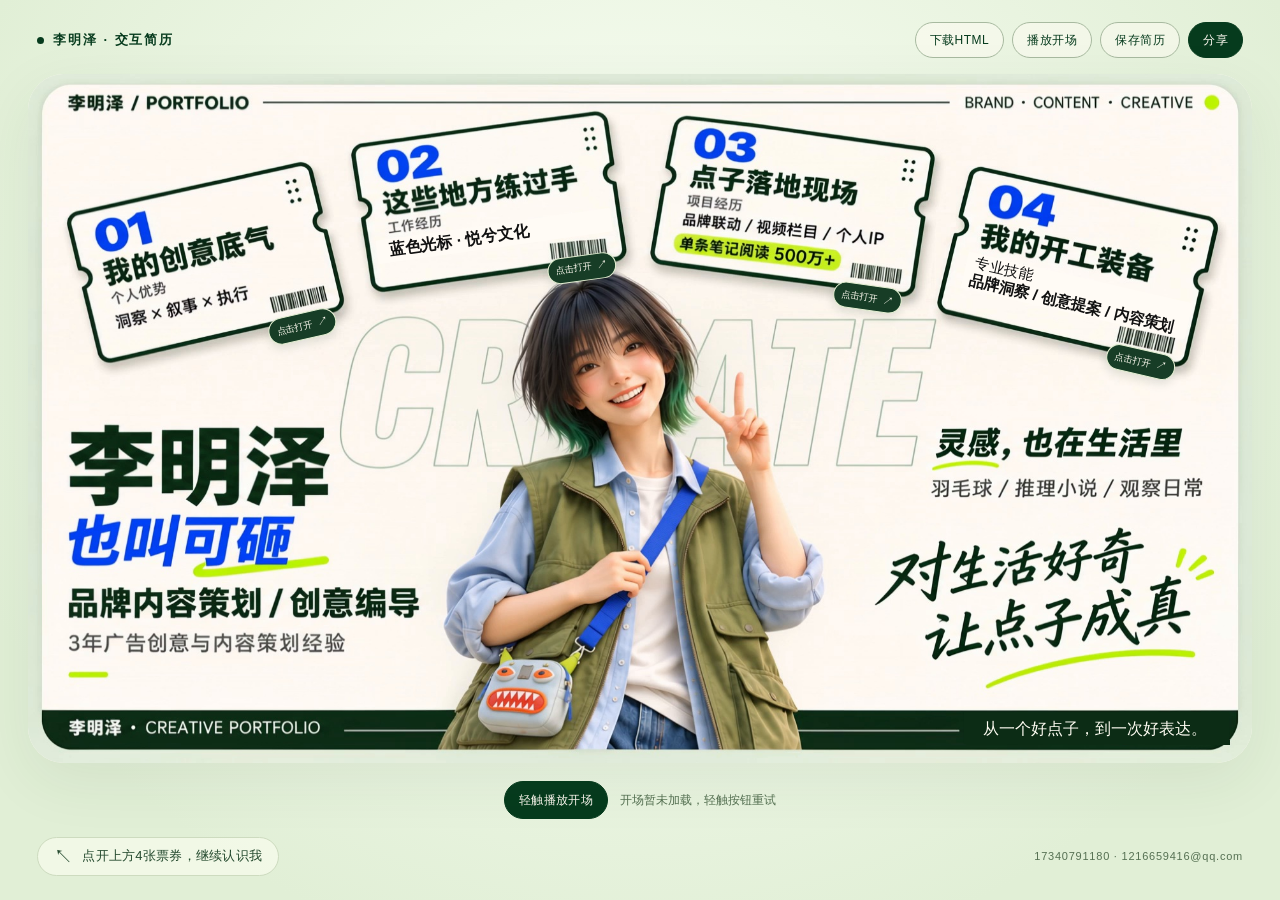
==== commit 7fe70cc6: "Use portfolio photos and clarify creative contribution and equipment chapter" ====
--- a/index.html
+++ b/index.html
@@ -6,15 +6,15 @@
 <meta name="color-scheme" content="light">
 <meta name="description" content="李明泽的交互简历：内容营销、创意策划与品牌营销方向，工作经历、精选案例与专业技能。">
 <title>李明泽 · 创意简历</title>
-<link rel="stylesheet" href="./assets/style.css?v=85b5d093f1">
-<link rel="stylesheet" href="./assets/portfolio.css?v=40917ec8b0">
+<link rel="stylesheet" href="./assets/style.css?v=81880620c3">
+<link rel="stylesheet" href="./assets/portfolio.css?v=78f44b92c2">
 </head>
 <body>
 <main class="shell">
   <header class="utility">
     <div class="signature"><i></i>李明泽 · 交互简历</div>
     <nav class="actions" aria-label="简历工具">
-      <a class="control" href="./resume.html?v=d55ea21381" download="李明泽_交互简历.html">下载HTML</a>
+      <a class="control" href="./resume.html?v=9abe58f512" download="李明泽_交互简历.html">下载HTML</a>
       <button class="control" id="replay" type="button">重新播放</button>
       <a class="control pdf-control" id="pdf" download="李明泽简历.pdf" href="./assets/resume.pdf?v=ca1c992ce1">保存简历</a>
       <button class="control accent" id="share" type="button">分享</button>
@@ -29,7 +29,7 @@
     <svg class="ticket-copy-overlay" viewBox="0 0 1920 1080" preserveAspectRatio="xMidYMid meet" aria-hidden="true" focusable="false">
       <g transform="rotate(-8 717 199)">
         <rect x="538" y="237" width="371" height="37" rx="1" fill="#fffbf5"/>
-        <text x="557" y="263" font-size="25" font-weight="600">蓝色光标 · 唯果租房</text>
+        <text x="557" y="263" font-size="25" font-weight="600">蓝色光标 · 悦兮文化</text>
       </g>
       <g transform="rotate(13 1644 299)">
         <g class="copy-skills-normal">
@@ -43,7 +43,7 @@
           <text x="1470" y="371" font-size="25" font-weight="600" textLength="365" lengthAdjust="spacingAndGlyphs">品牌洞察 / 创意提案 / 内容策划</text>
         </g>
       </g>
-<g transform="rotate(8 1215 199)"><rect x="1018" y="265" width="272" height="43" rx="18" fill="#c9ff18"/><text x="1035" y="295" font-size="24" font-weight="650">单篇观看 347万+</text></g>
+
     </svg>
     <nav class="hotspots" aria-label="简历栏目">
       <a class="ticket" href="#section-0" data-panel="0" aria-haspopup="dialog" aria-controls="detail"><span class="sr">01 我的创意底气：个人优势</span><span class="ticket-invite" aria-hidden="true">点击打开 <b>↗</b></span></a>
@@ -94,7 +94,7 @@
       <p class="eyebrow" id="detail-eyebrow">01 / 个人优势</p>
       <h2 id="detail-title" tabindex="-1">我的创意底气</h2>
       <p class="modal-summary" id="detail-summary">用户洞察 / 创意表达 / 内容落地</p>
-      <nav class="ed-chapter-nav" aria-label="切换简历栏目"><button type="button" data-switch="0">关于我</button><button type="button" data-switch="1">工作经历</button><button type="button" data-switch="2">作品</button><button type="button" data-switch="3">技能与生活</button></nav><button class="close" id="close" type="button" aria-label="关闭详情">×</button>
+      <nav class="ed-chapter-nav" aria-label="切换简历栏目"><button type="button" data-switch="0">关于我</button><button type="button" data-switch="1">工作经历</button><button type="button" data-switch="2">作品</button><button type="button" data-switch="3">开工装备</button></nav><button class="close" id="close" type="button" aria-label="关闭详情">×</button>
     </header>
     <div class="modal-body" id="detail-body" tabindex="0" role="region" aria-label="栏目详细内容" data-portfolio="editorial"></div>
     <footer class="modal-foot"><span class="page-status" id="page-status">01 / 04</span><button type="button" class="next" id="next">下一栏 →</button></footer>
@@ -120,14 +120,14 @@
       <div class="modal-main"><header class="modal-head"><p class="eyebrow">04 / 专业技能与教育</p><h2 id="fallback-title-3">我的开工装备</h2><p class="modal-summary">品牌洞察 / 创意提案 / 内容策划</p><a class="close" href="#" aria-label="关闭详情">×</a></header>
       <div class="modal-body" tabindex="0"><article class="entry"><div class="entry-top"><h3>创意与提案</h3></div><p class="description">创意发散、核心 idea 提炼、提案结构（洞察—策略—创意—执行）、脚本与分镜撰写、提案现场表达与追问应答。能将一页纸的想法展开为客户听得懂的方案，并应对比稿现场的方向调整。</p></article><article class="entry"><div class="entry-top"><h3>内容与平台</h3></div><p class="description">小红书、抖音、视频号内容方法论；钩子设计、系列栏目搭建、选题库与内容日历、账号矩阵运营；熟悉平台推荐逻辑与内容审核边界，理解投流与自然流量内容的适用场景。</p></article><article class="entry"><div class="entry-top"><h3>数据与复盘</h3></div><p class="description">飞瓜数据、新榜及平台后台数据，包括完播、互动、涨粉与留资；点击率、转化率和转化成本的口径统一与归因；围绕项目定义观察指标、判断标准和归因方式。</p></article><article class="entry"><div class="entry-top"><h3>制作协同</h3></div><p class="description">现场执导与多机位调度、剪辑与调色沟通、演员与供应商统筹、成片质量把关；可独立带小团队完成外景拍摄，并结合预算调整制作方案。</p></article><article class="entry"><div class="entry-top"><h3>中国传媒大学</h3><time>2019.09 — 2021.06</time></div><p class="role">戏剧影视文学 · 本科（双学位）</p><p class="description">第二专业学位，系统学习编剧与影视叙事。</p></article><article class="entry"><div class="entry-top"><h3>应急管理大学</h3><time>2017.09 — 2021.06</time></div><p class="role">新闻学 · 本科</p><p class="description">主修学位，新闻采访写作与传播学训练。</p></article></div><footer class="modal-foot"><span class="page-status">04 / 04</span><a class="next" href="#section-0">下一栏 →</a></footer></div>
     </div></section>
-<template id="portfolio-0"><div class="ed-page ed-about"><section class="ed-about-intro"><p class="ed-overline">关于可砸 / 李明泽</p><h3>爱聊天，爱琢磨，<br>也爱把点子<span class="ed-italic">做出来。</span></h3><div class="ed-intro-pictures"><figure class="ed-intro-photo intro-photo-chat"><button type="button" class="image-zoom" data-zoom="./assets/portfolio/work-018.webp" data-caption="爱聊天的这一面" aria-label="放大照片：爱聊天的这一面"><img src="./assets/portfolio/work-018.webp" width="833" height="1250" loading="lazy" decoding="async" alt="爱聊天的这一面"></button><figcaption>爱聊天的这一面</figcaption></figure><figure class="ed-intro-photo intro-photo-think"><button type="button" class="image-zoom" data-zoom="./assets/portfolio/work-002.webp" data-caption="爱琢磨的这一面" aria-label="放大照片：爱琢磨的这一面"><img src="./assets/portfolio/work-002.webp" width="845" height="1250" loading="lazy" decoding="async" alt="爱琢磨的这一面"></button><figcaption>爱琢磨的这一面</figcaption></figure></div><div class="ed-personality"><div class="ed-personality-copy"><p>你好，我是可砸。</p><p>做过品牌内容，也拍过片子；<br>会写长文章，也会琢磨一条短视频的开头。</p><p>想继续做内容营销、创意策划和品牌营销。</p></div><div class="ed-mbti"><span class="ed-mbti-orbit" aria-hidden="true"></span><strong>ENFP<span>-T</span></strong><p>活动家 / 点子常常比话还多</p><div class="ed-mbti-tags"><span>好奇心</span><span>共情</span><span>表达欲</span></div><button type="button" class="ed-text-button" data-zoom="./assets/portfolio/work-003.webp" data-caption="可砸的MBTI结果：ENFP-T 活动家">我的测试结果 ↗</button></div></div></section><header class="ed-chapter"><p class="ed-overline">01 / 性格小档案</p><h3>点一下，抽取我的动态档案</h3><p>卡背翻过来，看看我工作时的另一面。</p></header><section class="ed-draw-station"><div class="ed-deck"><span class="ed-deck-sheet ed-deck-sheet-1" aria-hidden="true"></span><span class="ed-deck-sheet ed-deck-sheet-2" aria-hidden="true"></span><button type="button" class="ed-draw-card" data-draw-card aria-label="翻开第一张动态档案" aria-pressed="false"><span class="ed-flip-inner"><span class="ed-card-back"><span>可砸的动态档案 / 01—04</span><span class="ed-card-emblem" aria-hidden="true">✳</span><strong>今天，<br>认识哪一面？</strong><small>点击翻开 ↗</small></span><span class="ed-card-front"><span class="ed-card-number" data-card-number>01 / 04</span><span class="ed-card-art" data-card-art><svg viewBox="0 0 360 320" fill="none" xmlns="http://www.w3.org/2000/svg" aria-hidden="true"><circle cx="180" cy="155" r="106" stroke="currentColor" opacity=".15"/><circle cx="180" cy="155" r="74" stroke="currentColor" opacity=".25"/><path d="M136 149a46 46 0 1 1 88 0c-7 19-25 28-25 51h-38c0-23-18-32-25-51Z" fill="#f8e8a3" stroke="currentColor" stroke-width="2"/><path d="M162 211h36m-31 10h26m-13-98v66m0-25-20-21m20 21 21-21M180 62V44m74 52 15-13M104 95 91 82m170 73h22m-206 0h23" stroke="currentColor" stroke-width="2" stroke-linecap="round"/><path d="m250 223 4 10 11 2-9 7 2 11-9-6-10 5 2-11-8-8 11-1Z" fill="#aac8a5"/></svg></span><strong data-card-title>灵感接收器</strong><span data-card-subtitle>看到一个话题，忍不住再想一步。</span><small>再点一下，继续抽取 ↗</small></span></span></button><p class="ed-deck-hint" data-draw-hint>先翻一张，认识一下。</p></div><div class="ed-draw-info" aria-live="polite"><p class="ed-overline" data-draw-label>等待翻开 / 个人档案</p><h4 data-draw-title>我是E人，<br>但不止会热场。</h4><p data-draw-body>四张卡片，装着我做内容时常用的几种方式。点左边翻开，也可以直接选一个。</p><div class="ed-draw-tags" data-draw-tags><div class="ed-chips"><span>灵感</span><span>叙事</span><span>共情</span><span>行动</span></div></div><div class="ed-draw-proof" data-draw-proof hidden><span>在这些事里用过</span><p data-draw-evidence></p><button type="button" data-draw-link data-open-case="apartment">看看相关作品 ↗</button></div><nav class="ed-draw-dots" aria-label="选择档案卡片"><button type="button" data-draw-index="0" aria-label="翻开第1张：灵感接收器" aria-pressed="false">01</button><button type="button" data-draw-index="1" aria-label="翻开第2张：故事搭建者" aria-pressed="false">02</button><button type="button" data-draw-index="2" aria-label="翻开第3张：换位思考中" aria-pressed="false">03</button><button type="button" data-draw-index="3" aria-label="翻开第4张：现场行动派" aria-pressed="false">04</button></nav></div></section><header class="ed-chapter"><p class="ed-overline">02 / 作品速览</p><h3>内容做出来，<br>也看看大家的反应。</h3><p>点击作品，继续看项目。</p></header><div class="ed-results"><button type="button" class="ed-result ed-result-xhs" data-open-case="ip"><span class="ed-result-photo"><img src="./assets/portfolio/work-049.webp" width="924" height="2000" loading="lazy" decoding="async" alt="小红书职场内容作品页"></span><span class="ed-result-top">小红书 / 个人原创内容</span><span class="ed-result-bottom"><strong>347万<span>+</span></strong><span>单篇观看 ·「985也进入陪跑人才库啦」</span><i>5.1万获赞 <b>↗</b></i></span></button><button type="button" class="ed-result ed-result-douyin" data-open-case="ip"><span class="ed-result-photo"><img src="./assets/portfolio/work-054.webp" width="1080" height="1440" loading="lazy" decoding="async" alt="《不服！》作品封面"></span><span class="ed-result-top">抖音 / 职场情景内容</span><span class="ed-result-bottom"><strong>224.9万</strong><span>《不服！》单条播放</span><i>4,547评论 · 5,981分享 <b>↗</b></i></span></button><button type="button" class="ed-result ed-result-dragon" data-open-case="dragon"><span class="concert-art" aria-hidden="true"><i></i><i></i><i></i><i></i><i></i></span><span class="ed-result-top">vivo × 梦龙 / 品牌传播</span><span class="concert-word" aria-hidden="true">记录现场<br>留下力量</span><span class="ed-result-bottom"><strong>108.2万</strong><span>7条合作内容阅读／曝光合计</span><i>6个达人账号 · 跨抖音与小红书 <b>↗</b></i></span></button><button type="button" class="ed-result ed-result-vivo" data-open-case="vivo"><span class="ed-vivo-art" aria-hidden="true"><i></i><i></i><i></i></span><span class="ed-result-top">vivo X300 / 横测内容</span><span class="ed-result-bottom"><strong>9.06万</strong><span>本人负责5条内容的站外活跃UV</span><i>CTR 14.10% · 站外活跃成本2.08元 <b>↗</b></i></span></button></div><p class="ed-fineprint">各数字对应不同作品或项目，按所提供截图与汇总表展示；跨平台阅读／曝光合计不等于去重人数。</p><div class="ed-next-page"><p>还有工作经历、具体项目，<br>和工作之外的我。</p><button type="button" data-go-section="3">去生活里看看 ↗</button></div></div></template>
-<template id="portfolio-1"><div class="ed-page ed-career"><header class="ed-chapter"><p class="ed-overline">工作经历</p><h3>这些地方，<br>我认真练过手。</h3><p>品牌内容、广告传播、创意与拍摄。</p></header><div class="ed-career-timeline"><article class="ed-career-row"><div class="ed-career-copy"><p class="ed-overline">2026.03 — 2026.05</p><h4>蓝色光标</h4><p class="ed-role">客户执行（AE）· 项目制</p><p>参与vivo品牌项目的方案与创意讨论，跟进客户反馈、达人稿件与发布；在梦龙项目中提出“勇气／勇敢做自己”的方向。</p><button type="button" class="ed-text-button" data-open-case="dragon">查看相关作品 ↗</button><details class="ed-details"><summary>完整职责与成果</summary><p>品牌传播：参与 vivo X300 系列演唱会联动传播，配合资深同事跟进客户沟通、方案修改及执行进度；梦龙项目中提出“勇气／勇敢做自己”的创意切入点，参与讨论与内容修改。</p><p>用户共创：参与 vivo X300“百天漂流瓶”演唱会共创计划的前期方案搭建，以手机接力串联观众影像与故事，结合影像任务、陌生人寄语和达人接力等玩法；前期工作完成后交接同事继续执行。</p><p>达人内容：负责 vivo X300 Ultra／X300s 小红书本竞品横测内容，确定对比角度与卖点表达，逐轮审核、修改达人稿件，整合客户反馈推进定稿。</p><p>项目协同：参与梦龙演唱会项目6位不同量级达人的传播执行，跟进选题、脚本和发布时间，检查产品与品牌表述，协同完成内容上线。</p></details></div><div class="ed-career-poster ed-result-dragon"><span class="concert-art" aria-hidden="true"><i></i><i></i><i></i><i></i><i></i></span><span class="ed-career-image-note">vivo × 梦龙演唱会</span><strong>108.2万</strong><p>梦龙7条合作内容阅读／曝光合计</p></div></article><article class="ed-career-row"><div class="ed-career-copy"><p class="ed-overline">2026.07 — 2026.10</p><h4>唯果租房</h4><p class="ed-role">品牌内容策划</p><p>从零策划公寓栏目，设计E人／I人双人视角；也写公众号、小红书内容，跟进选题、拍摄、封面和发布。</p><button type="button" class="ed-text-button" data-open-case="apartment">查看相关作品 ↗</button><details class="ed-details"><summary>完整职责与成果</summary><p>社媒栏目：从零策划《探访100个北京公寓》，以“住进去后的生活”为切入点，设计 E 人／I 人双人出镜、猜价格与带粉丝看房等玩法；负责脚本、拍摄及剪辑推进、封面和发布文案，形成可延展的系列栏目。</p><p>品牌内容：围绕青年租住生活、城市归属感与租房痛点，策划公众号、小红书内容，落地“唯果观察”专栏；完成从选题、标题、正文到配图排版的制作。</p><p>热点创意：策划《看完早春晴朗，我和我的出租屋面面相觑》《北京的月亮很圆，你的那扇窗也要亮着》等选题，将影视话题、节日情绪与租住生活相连。</p><p>活动与媒体：参与 HICOOL 展会、写字楼推广及高校合作的传播主题和物料策划；承担 GEO 项目中大部分文章撰写，协同媒体发布，部分文章进入百度搜索结果及 AI 联网检索参考来源。</p><p>效果优化：根据用户预算、区域及通勤需求提炼房源卖点，结合点击、咨询与投放反馈，迭代标题、正文和封面，完成当月单客资成本下降50%的目标。</p></details></div><div class="ed-career-image"><img src="./assets/portfolio/work-062.webp" width="1086" height="1448" loading="lazy" decoding="async" alt="《探访100个北京公寓》封面"><div class="ed-career-metric"><strong>07</strong><span>栏目推进至第7期</span></div></div></article><article class="ed-career-row"><div class="ed-career-copy"><p class="ed-overline">2023.05 — 2025.11</p><h4>北京悦兮文化传播有限公司</h4><p class="ed-role">创意策划 / 视觉导演</p><p>从品牌诉求出发写创意、脚本和分镜，到现场执导、后期交付；同时独立孵化职场内容IP。</p><button type="button" class="ed-text-button" data-open-case="ip">查看相关作品 ↗</button><details class="ed-details"><summary>完整职责与成果</summary><p>创意与脚本：作为项目创意负责人与导演，围绕品牌诉求、传播目标及受众特点提出创意方向和故事结构，完成脚本、分镜与视觉参考；项目涵盖文旅、品牌广告、教育及新媒体短视频。</p><p>内容IP：独立孵化并运营职场内容IP「可砸show」，从账号定位、创意测试到内容制作及迭代，产出多条百万播放内容。</p><p>广告开发：参与“火星人集成灶”前期广告创意开发，累计产出200+创意点子与脚本雏形，覆盖品牌主张、产品卖点及多传播场景，为团队完善提案提供参考。</p><p>导演制作：组织现场拍摄，负责执导、多机位调度，跟进剪辑、调色与成片修改，把控叙事节奏、画面风格及品牌信息。</p><p>人物访谈：独立负责以非遗传承人等为对象的深度访谈项目，挖掘人物的社会脉络与内心世界，提升内容的情感厚度与叙事深度。</p></details></div><div class="ed-career-image"><img src="./assets/portfolio/work-128.webp" width="1280" height="720" loading="lazy" decoding="async" alt="导演拍摄现场"><div class="ed-career-metric"><strong>224.9万</strong><span>个人IP《不服！》抖音播放</span></div></div></article></div><div class="ed-next-page"><p>想看我具体怎么做？</p><button type="button" data-go-section="2">打开作品 ↗</button></div></div></template>
-<template id="portfolio-2"><div class="ed-page ed-projects"><header class="ed-chapter"><p class="ed-overline">作品 / 先看结果</p><h3>这些内容，<br>有人认真看过。</h3><p>品牌合作、系列栏目，和自己做的内容。</p></header><div class="ed-results"><button type="button" class="ed-result ed-result-xhs" data-open-case="ip"><span class="ed-result-photo"><img src="./assets/portfolio/work-049.webp" width="924" height="2000" loading="lazy" decoding="async" alt="小红书职场内容作品页"></span><span class="ed-result-top">小红书 / 个人原创内容</span><span class="ed-result-bottom"><strong>347万<span>+</span></strong><span>单篇观看 ·「985也进入陪跑人才库啦」</span><i>5.1万获赞 <b>↗</b></i></span></button><button type="button" class="ed-result ed-result-douyin" data-open-case="ip"><span class="ed-result-photo"><img src="./assets/portfolio/work-054.webp" width="1080" height="1440" loading="lazy" decoding="async" alt="《不服！》作品封面"></span><span class="ed-result-top">抖音 / 职场情景内容</span><span class="ed-result-bottom"><strong>224.9万</strong><span>《不服！》单条播放</span><i>4,547评论 · 5,981分享 <b>↗</b></i></span></button><button type="button" class="ed-result ed-result-dragon" data-open-case="dragon"><span class="concert-art" aria-hidden="true"><i></i><i></i><i></i><i></i><i></i></span><span class="ed-result-top">vivo × 梦龙 / 品牌传播</span><span class="concert-word" aria-hidden="true">记录现场<br>留下力量</span><span class="ed-result-bottom"><strong>108.2万</strong><span>7条合作内容阅读／曝光合计</span><i>6个达人账号 · 跨抖音与小红书 <b>↗</b></i></span></button><button type="button" class="ed-result ed-result-vivo" data-open-case="vivo"><span class="ed-vivo-art" aria-hidden="true"><i></i><i></i><i></i></span><span class="ed-result-top">vivo X300 / 横测内容</span><span class="ed-result-bottom"><strong>9.06万</strong><span>本人负责5条内容的站外活跃UV</span><i>CTR 14.10% · 站外活跃成本2.08元 <b>↗</b></i></span></button></div><p class="ed-fineprint">数字分别对应单篇作品、合作内容合计或本人负责的内容；点击看具体项目。</p><nav class="ed-case-nav" aria-label="选择项目"><button type="button" data-select-case="dragon">梦龙演唱会</button><button type="button" data-select-case="apartment">公寓栏目与图文</button><button type="button" data-select-case="ip">可砸show</button><button type="button" data-select-case="vivo">vivo横测</button></nav><article class="ed-case" data-case="dragon"><header class="ed-case-heading"><p class="ed-overline">01 / vivo × 梦龙演唱会</p><h3>把演唱会里的力量，<br>留在生活里。</h3><p>品牌联动传播 / 客户执行、创意协作</p></header><div class="ed-case-feature"><div class="ed-case-poster ed-result-dragon"><span class="concert-art" aria-hidden="true"><i></i><i></i><i></i><i></i><i></i></span><span class="ed-overline">抖音 × 小红书 / 合作内容表现</span><strong>108.2<span>万</span></strong><p>7条内容阅读／曝光合计</p><div><span>39,283 点赞</span><span>2,966 收藏</span></div></div><div class="ed-case-copy"><h4>我的切口：<br>“勇气／勇敢做自己”</h4><p>梦龙的音乐给人力量，手机则能把现场留住。这个项目里，我从主唱形象和音乐表达出发，提出了这个创意方向。</p><p>随后参与方案修改，结合达人特点完善选题、脚本和产品表述，跟进6位达人的内容执行与发布。</p><p class="ed-fineprint">创意与执行为团队协作；以上数字是合作内容整体表现。</p></div></div><section class="ed-creative-solution" aria-label="梦龙项目创意解题过程"><p class="ed-overline">从一个切口，到一支片子</p><h4>这道创意题，<br>我是怎么解的。</h4><div class="ed-solution-steps"><article><span>01 / 要解的问题</span><h5>手机拍得清，<br>为什么值得被记住？</h5><p>演唱会有舞台，也有台下的人。品牌影像能力需要一个能让乐迷产生共鸣的表达，让产品与现场情绪发生联系。</p></article><article><span>02 / 我提出的切口</span><h5>从梦龙的力量感，<br>找到“勇敢做自己”。</h5><p>从主唱形象与音乐表达出发，我提出“勇气／勇敢做自己”的方向，把记录演唱会延伸到保存生活里的力量。</p><strong>我的贡献：提出创意切入点，参与方案讨论与修改。</strong></article><article><span>03 / 和团队一起往下落</span><h5>让抽象的勇气，<br>变成看得见的人。</h5><p>现有提报把主题展开为独自赴约的观众、暂离工作的乐迷与朋友结伴等人物，再用夜拍、防抖、收音等影像能力承接具体场景。</p></article></div><div class="ed-solution-evolution"><div><span>0321 / 方向已经形成</span><p>“用V单，保存生活的力量”：以观众第一视角、心跳与现场声音组织叙事，连接演唱会情绪和影像记录。</p></div><b aria-hidden="true">→</b><div><span>0322 / 脚本进一步具体</span><p>人物组合、现场动作与产品能力逐项展开，补充舞台模式、增距镜、四麦收音等场景，让概念走向可执行的脚本。</p></div></div><p class="ed-fineprint">以上依据现存两版团队提报整理，展示创意展开过程；人物与镜头为方案设计，实际传播表现另列。</p></section><div class="ed-section-label"><span>方案里怎么呈现</span><p>0322团队提报节选</p></div><div class="ed-plan-gallery"><figure class="ed-photo "><button class="image-zoom" type="button" data-zoom="./assets/portfolio/dragon-plan-4.webp" data-caption="从乐迷情绪里找传播切口" aria-label="放大查看：从乐迷情绪里找传播切口"><img src="./assets/portfolio/dragon-plan-4.webp" width="1104" height="621" loading="lazy" decoding="async" alt="从乐迷情绪里找传播切口"><span class="zoom-hint" aria-hidden="true">↗</span></button><figcaption>从乐迷情绪里找传播切口</figcaption></figure><figure class="ed-photo "><button class="image-zoom" type="button" data-zoom="./assets/portfolio/dragon-plan-6.webp" data-caption="把情绪和影像记录场景连接起来" aria-label="放大查看：把情绪和影像记录场景连接起来"><img src="./assets/portfolio/dragon-plan-6.webp" width="1104" height="621" loading="lazy" decoding="async" alt="把情绪和影像记录场景连接起来"><span class="zoom-hint" aria-hidden="true">↗</span></button><figcaption>把情绪和影像记录场景连接起来</figcaption></figure><figure class="ed-photo "><button class="image-zoom" type="button" data-zoom="./assets/portfolio/dragon-plan-7.webp" data-caption="创意主题：用V单，保存生活的力量" aria-label="放大查看：创意主题：用V单，保存生活的力量"><img src="./assets/portfolio/dragon-plan-7.webp" width="1104" height="621" loading="lazy" decoding="async" alt="创意主题：用V单，保存生活的力量"><span class="zoom-hint" aria-hidden="true">↗</span></button><figcaption>创意主题：用V单，保存生活的力量</figcaption></figure></div><p class="ed-fineprint">合作内容阅读／曝光合计108.2万，获得39,283次点赞、2,966次收藏。跨平台指标按原汇总表展示。</p></article><article class="ed-case" data-case="apartment"><header class="ed-case-heading"><p class="ed-overline">02 / 唯果租房</p><h3>看房，也可以<br>有点<span class="ed-italic">节目感。</span></h3><p>《探访100个北京公寓》 / 栏目策划、编导与出镜</p></header><div class="ed-apartment-opening"><div class="ed-poster-pair"><figure class="ed-photo "><button class="image-zoom" type="button" data-zoom="./assets/portfolio/work-062.webp" data-caption="第01期 / 通勤党关心什么" aria-label="放大查看：第01期 / 通勤党关心什么"><img src="./assets/portfolio/work-062.webp" width="1086" height="1448" loading="lazy" decoding="async" alt="第01期 / 通勤党关心什么"><span class="zoom-hint" aria-hidden="true">↗</span></button><figcaption>第01期 / 通勤党关心什么</figcaption></figure><figure class="ed-photo "><button class="image-zoom" type="button" data-zoom="./assets/portfolio/work-056.webp" data-caption="第02期 / 骑车3分钟到大厂" aria-label="放大查看：第02期 / 骑车3分钟到大厂"><img src="./assets/portfolio/work-056.webp" width="1086" height="1448" loading="lazy" decoding="async" alt="第02期 / 骑车3分钟到大厂"><span class="zoom-hint" aria-hidden="true">↗</span></button><figcaption>第02期 / 骑车3分钟到大厂</figcaption></figure></div><div class="ed-case-copy"><span class="ed-issue">推进至 <b>第7期</b></span><h4>E人看感觉，<br>I人看门道。</h4><p>我想做的，是让观众看到：住在这里，会过什么样的生活。</p><p>于是设计了E人／I人的双人视角，把通勤、预算、配套变成具体问题，再用猜价格、互动看房和每期不同的开头，把内容串成一个栏目。</p><p>选题、脚本、拍摄及剪辑推进，连同封面和发布文案，都在我的工作范围里。</p></div></div><div class="ed-section-label"><span>同一套栏目，不同的选题</span><p>预算 / 通勤 / 配套 / 节点</p></div><div class="ed-cover-gallery"><figure class="ed-photo "><button class="image-zoom" type="button" data-zoom="./assets/portfolio/work-057.webp" data-caption="第03期 / 预算与房源" aria-label="放大查看：第03期 / 预算与房源"><img src="./assets/portfolio/work-057.webp" width="1086" height="1448" loading="lazy" decoding="async" alt="第03期 / 预算与房源"><span class="zoom-hint" aria-hidden="true">↗</span></button><figcaption>第03期 / 预算与房源</figcaption></figure><figure class="ed-photo "><button class="image-zoom" type="button" data-zoom="./assets/portfolio/work-058.webp" data-caption="第04期 / 配套与生活" aria-label="放大查看：第04期 / 配套与生活"><img src="./assets/portfolio/work-058.webp" width="1280" height="960" loading="lazy" decoding="async" alt="第04期 / 配套与生活"><span class="zoom-hint" aria-hidden="true">↗</span></button><figcaption>第04期 / 配套与生活</figcaption></figure><figure class="ed-photo "><button class="image-zoom" type="button" data-zoom="./assets/portfolio/work-059.webp" data-caption="第05期 / 国庆租房福利" aria-label="放大查看：第05期 / 国庆租房福利"><img src="./assets/portfolio/work-059.webp" width="1050" height="1400" loading="lazy" decoding="async" alt="第05期 / 国庆租房福利"><span class="zoom-hint" aria-hidden="true">↗</span></button><figcaption>第05期 / 国庆租房福利</figcaption></figure></div><header class="ed-writing-heading"><p class="ed-overline">图文内容</p><h4>也写文章，<br>也追热点。</h4><p>写品牌的时候，还是想先把人的感受写清楚。</p></header><div class="ed-writing-grid"><article><span>热点 → 品牌概念</span><h5>从“牛来”<br>到“唯来”</h5><p>从“先让第一版存在”的共鸣，连接品牌的创业故事，以“唯来／未来”收束。</p><blockquote>第一版的意义，是让第二版有机会出现。</blockquote></article><article><span>季节 → 用户情绪</span><h5>秋天来了，<br>突然想认真生活了</h5><p>从季节变化写到出租屋里的成长，再落到“安顿下来”的品牌表达。</p><blockquote>房子可以是租来的，但对生活的热爱，不应该是暂时的。</blockquote></article><article><span>生活议题 → 品牌立场</span><h5>当“正常生活”<br>被重新定义</h5><p>从租客需要的空间、边界和稳定感出发，讨论减少找房不确定性的服务价值。</p><blockquote>租房不只是找到一间房。</blockquote></article></div><details class="ed-details"><summary>公众号作品说明</summary><p>以上选自所提供的三篇公众号文章稿件，展示选题与文案；未附发布数据的文章不作为传播效果展示。</p></details><div class="ed-hotspot"><div class="ed-hotspot-copy"><p class="ed-overline">小红书 / 热点图文</p><h4>“全北京都在找Luke”<br>我想到的是，<br>理想生活与现实通勤。</h4><p>用熟悉的梗做入口，再接回租客关心的日常。</p></div><div class="ed-hotspot-images"><figure class="ed-photo "><button class="image-zoom" type="button" data-zoom="./assets/portfolio/work-025.webp" data-caption="热点图文 / 全北京都在找Luke" aria-label="放大查看：热点图文 / 全北京都在找Luke"><img src="./assets/portfolio/work-025.webp" width="1024" height="1536" loading="lazy" decoding="async" alt="热点图文 / 全北京都在找Luke"><span class="zoom-hint" aria-hidden="true">↗</span></button><figcaption>热点图文 / 全北京都在找Luke</figcaption></figure><figure class="ed-photo "><button class="image-zoom" type="button" data-zoom="./assets/portfolio/work-027.webp" data-caption="热点图文 / 现实里的通勤" aria-label="放大查看：热点图文 / 现实里的通勤"><img src="./assets/portfolio/work-027.webp" width="1024" height="1536" loading="lazy" decoding="async" alt="热点图文 / 现实里的通勤"><span class="zoom-hint" aria-hidden="true">↗</span></button><figcaption>热点图文 / 现实里的通勤</figcaption></figure></div></div></article><article class="ed-case" data-case="ip"><header class="ed-case-heading"><p class="ed-overline">03 / 个人原创内容IP「可砸show」</p><h3>职场里的那些事，<br>换个方式<span class="ed-italic">说出来。</span></h3><p>账号定位 / 选题脚本 / 执导后期 / 数据复盘</p></header><div class="ed-ip-showcase"><div class="ed-ip-poster"><img src="./assets/portfolio/work-049.webp" width="924" height="2000" loading="lazy" decoding="async" alt="小红书职场内容作品页"><div><span>小红书 · 单篇观看</span><strong>347万<span>+</span></strong><p>该篇获赞5.1万</p></div></div><div class="ed-case-copy"><h4>先从“我也遇到过”开始。</h4><p>求职、面试、学历、办公室关系……这些日常里，有很多大家想说却没说出来的话。</p><p>我把它们写成角色、对话和反转。从账号定位、选题到脚本、执导、后期，再到看数据，独立跑完一轮，也用反馈调整下一条。</p><button type="button" class="ed-text-button" data-zoom="./assets/portfolio/work-049.webp" data-caption="小红书作品页：3470396观看、5.1万赞">查看作品页数据 ↗</button></div></div><div class="ed-ip-douyin"><div class="ed-ip-cover"><figure class="ed-photo "><button class="image-zoom" type="button" data-zoom="./assets/portfolio/work-054.webp" data-caption="《不服！》 / 职场情景内容封面" aria-label="放大查看：《不服！》 / 职场情景内容封面"><img src="./assets/portfolio/work-054.webp" width="1080" height="1440" loading="lazy" decoding="async" alt="《不服！》 / 职场情景内容封面"><span class="zoom-hint" aria-hidden="true">↗</span></button><figcaption>《不服！》 / 职场情景内容封面</figcaption></figure></div><div class="ed-douyin-numbers"><p class="ed-overline">抖音 / 《不服！》</p><strong>224.9<span>万播放</span></strong><div><p><b>8,994</b><span>点赞</span></p><p><b>4,547</b><span>评论</span></p><p><b>5,981</b><span>分享</span></p></div><p>除了被看见，我也会留意：<br>什么话题，让大家愿意说起自己的经历。</p><button type="button" class="ed-text-button" data-zoom="./assets/portfolio/work-044.webp" data-caption="抖音《不服！》后台数据截图">打开后台截图 ↗</button></div></div><div class="ed-section-label"><span>还有这些职场小剧场</span><p>个人IP / 系列作品</p></div><div class="ed-ip-series"><figure class="ed-photo "><button class="image-zoom" type="button" data-zoom="./assets/portfolio/work-038.webp" data-caption="入职一周后，你就懂了" aria-label="放大查看：入职一周后，你就懂了"><img src="./assets/portfolio/work-038.webp" width="1280" height="1707" loading="lazy" decoding="async" alt="入职一周后，你就懂了"><span class="zoom-hint" aria-hidden="true">↗</span></button><figcaption>入职一周后，你就懂了</figcaption></figure><figure class="ed-photo "><button class="image-zoom" type="button" data-zoom="./assets/portfolio/work-055.webp" data-caption="每个公司都有这样一个人" aria-label="放大查看：每个公司都有这样一个人"><img src="./assets/portfolio/work-055.webp" width="906" height="1209" loading="lazy" decoding="async" alt="每个公司都有这样一个人"><span class="zoom-hint" aria-hidden="true">↗</span></button><figcaption>每个公司都有这样一个人</figcaption></figure><figure class="ed-photo "><button class="image-zoom" type="button" data-zoom="./assets/portfolio/work-050.webp" data-caption="更多职场内容作品" aria-label="放大查看：更多职场内容作品"><img src="./assets/portfolio/work-050.webp" width="924" height="2000" loading="lazy" decoding="async" alt="更多职场内容作品"><span class="zoom-hint" aria-hidden="true">↗</span></button><figcaption>更多职场内容作品</figcaption></figure></div><p class="ed-fineprint">小红书与抖音为不同作品的数据，按截图时的表现分别列示。</p></article><article class="ed-case" data-case="vivo"><header class="ed-case-heading"><p class="ed-overline">04 / vivo X300 Ultra、X300s</p><h3>把参数，<br>写成用户关心的事。</h3><p>小红书本竞品横测 / 达人内容策划与把控</p></header><div class="ed-case-feature"><div class="ed-vivo-board"><span class="ed-vivo-art" aria-hidden="true"><i></i><i></i><i></i></span><p>本人负责5条内容</p><strong>9.06<span>万</span></strong><p>站外活跃UV</p><div><b>14.10%<small>点击率CTR</small></b><b>2.08元<small>站外活跃成本</small></b></div></div><div class="ed-case-copy"><h4>找对比角度，<br>也盯内容怎么讲。</h4><p>从使用习惯、体验感受和选购顾虑出发，确定机型对比的角度，把产品卖点放进生活场景。</p><p>逐轮修改达人稿件，调整标题、开篇、叙事节奏与对比逻辑，整合客户反馈推进定稿。</p><p class="ed-fineprint">数据沿用已确认履历：项目投放期间本人负责5条内容；不是梦龙演唱会项目的数据。</p></div></div></article><header class="ed-chapter"><p class="ed-overline">更多作品</p><h3>也拍过这些。</h3><p>文旅、品牌短片里的叙事和画面。</p></header><div class="ed-film-gallery"><figure class="ed-photo "><button class="image-zoom" type="button" data-zoom="./assets/portfolio/work-103.webp" data-caption="《蒙餐八绝》 / 成片截图" aria-label="放大查看：《蒙餐八绝》 / 成片截图"><img src="./assets/portfolio/work-103.webp" width="750" height="411" loading="lazy" decoding="async" alt="《蒙餐八绝》 / 成片截图"><span class="zoom-hint" aria-hidden="true">↗</span></button><figcaption>《蒙餐八绝》 / 成片截图</figcaption></figure><figure class="ed-photo "><button class="image-zoom" type="button" data-zoom="./assets/portfolio/work-104.webp" data-caption="《蒙餐八绝》 / 成片截图" aria-label="放大查看：《蒙餐八绝》 / 成片截图"><img src="./assets/portfolio/work-104.webp" width="750" height="413" loading="lazy" decoding="async" alt="《蒙餐八绝》 / 成片截图"><span class="zoom-hint" aria-hidden="true">↗</span></button><figcaption>《蒙餐八绝》 / 成片截图</figcaption></figure><figure class="ed-photo "><button class="image-zoom" type="button" data-zoom="./assets/portfolio/work-105.webp" data-caption="《蒙餐八绝》 / 成片截图" aria-label="放大查看：《蒙餐八绝》 / 成片截图"><img src="./assets/portfolio/work-105.webp" width="750" height="408" loading="lazy" decoding="async" alt="《蒙餐八绝》 / 成片截图"><span class="zoom-hint" aria-hidden="true">↗</span></button><figcaption>《蒙餐八绝》 / 成片截图</figcaption></figure><figure class="ed-photo "><button class="image-zoom" type="button" data-zoom="./assets/portfolio/work-114.webp" data-caption="民宿品牌形象短片 / 成片截图" aria-label="放大查看：民宿品牌形象短片 / 成片截图"><img src="./assets/portfolio/work-114.webp" width="1280" height="720" loading="lazy" decoding="async" alt="民宿品牌形象短片 / 成片截图"><span class="zoom-hint" aria-hidden="true">↗</span></button><figcaption>民宿品牌形象短片 / 成片截图</figcaption></figure><figure class="ed-photo "><button class="image-zoom" type="button" data-zoom="./assets/portfolio/work-115.webp" data-caption="民宿品牌形象短片 / 成片截图" aria-label="放大查看：民宿品牌形象短片 / 成片截图"><img src="./assets/portfolio/work-115.webp" width="1280" height="720" loading="lazy" decoding="async" alt="民宿品牌形象短片 / 成片截图"><span class="zoom-hint" aria-hidden="true">↗</span></button><figcaption>民宿品牌形象短片 / 成片截图</figcaption></figure><figure class="ed-photo "><button class="image-zoom" type="button" data-zoom="./assets/portfolio/work-120.webp" data-caption="民宿品牌形象短片 / 成片截图" aria-label="放大查看：民宿品牌形象短片 / 成片截图"><img src="./assets/portfolio/work-120.webp" width="1280" height="720" loading="lazy" decoding="async" alt="民宿品牌形象短片 / 成片截图"><span class="zoom-hint" aria-hidden="true">↗</span></button><figcaption>民宿品牌形象短片 / 成片截图</figcaption></figure></div><details class="ed-details ed-archive"><summary>完整项目经历</summary><article><h4>《探访100个北京公寓》</h4><p>品牌视频栏目 · 栏目策划 / 编导与出镜</p><p>策划切入：将“介绍一套房”转为“判断什么样的人适合住在这里”，以租客生活需求组织内容，把交通、配套等信息转化为有代入感的开篇问题。</p><p>创意设计：设计 E 人／I 人双人组合，以互动和不同观察视角串联看房，围绕通勤、预算和生活方式，结合猜价格、带粉丝看房等形式，形成统一框架下的差异化选题。</p><p>系列延展：围绕每期房源提炼核心看点，串联开篇钩子、内容结构及封面标题；内容同时用于品牌账号传播、销售带看及合作商家转发。</p></article><article><h4>vivo × 梦龙演唱会</h4><p>品牌联动传播 · 客户执行 / 创意协作</p><p>传播方向：围绕 vivo 影像能力、演唱会拍摄场景及乐迷情绪，将“记录舞台”延伸至“保存现场感受与生活力量”，参与建立品牌表达方向。</p><p>创意贡献：在前期方案多轮调整后，从主唱形象与音乐表达中提出“勇气／勇敢做自己”的方向，为团队内部讨论提供新切入点，并与客户后续反馈契合。</p><p>方案完善：配合资深同事跟进客户反馈，协同创意团队梳理主题、产品卖点及内容场景，从品牌关联、叙事逻辑和执行条件出发参与审核与修改。</p><p>内容落地：参与6位不同量级达人的沟通和执行，结合达人特点完善选题、脚本及品牌表述，跟进稿件确认与发布节点。</p></article><article><h4>vivo X300 Ultra / X300s</h4><p>小红书创意横测种草 · 客户执行 / 达人内容策划与把控</p><p>用户视角：从使用习惯、体验感受与选购顾虑出发，将不同机型的比较融入生活场景，兼顾选购信息与用户共鸣。</p><p>表达把控：逐轮审核、修改达人稿件，调整标题、开篇钩子、场景、叙事节奏与对比逻辑，结合达人表达方式和客户反馈推进定稿及发布。</p><p>投放期间，本人负责5条内容的站外活跃率为41.2%，站外活跃成本为项目各内容类型最低；意向转化率18.16%，意向行为转化成本4.71元。</p></article><article><h4>个人内容IP「可砸show」</h4><p>创始人 / 创意 / 导演</p><p>从零到一：以职场赛道为切口，围绕职场人群的日常困扰、情绪需求和共同经历挖掘选题，结合热点，将用户感受转化为有代入感、能引发讨论的脚本与情节。</p><p>独立闭环：账号定位、选题、脚本、执导、后期到数据复盘全部独立完成，跑通“创意策划—内容制作—传播验证—数据复盘—商业合作”的完整流程。</p></article><article><h4>锡林郭勒文旅创意短片 &amp;《蒙餐八绝》</h4><p>创意 / 导演</p><p>创意切入：针对文旅宣传内容雷同、缺乏年轻化表达的问题，从社交媒体语境出发，将地域文化与饮食特色转化为具有网感的视觉表达。</p><p>本人负责：创意方向、系列结构设计及政府侧对接，从提案、勘景到拍摄交付独立完成。</p><p>交付成果：把八道蒙餐拆成八支短片，形成系列化内容；作品被当地文旅采用为社交媒体端的主要宣传素材。</p></article><article><h4>寰球丽舍民宿品牌形象短片</h4><p>创意 / 导演</p><p>整体策划：为提升品牌辨识度与传播质感，主导完成3支品牌形象短片的整体创意策划与拍摄执行。</p><p>双线叙事：以“旅居体验”为核心，采用“理性功能”与“感性体验”的双线表达，呈现设施、区位优势及“如家般的温馨”格调。</p></article></details><div class="ed-next-page"><p>还有工作之外的我。</p><button type="button" data-go-section="3">继续往下看看 ↗</button></div></div></template>
-<template id="portfolio-3"><div class="ed-page ed-life"><header class="ed-chapter"><p class="ed-overline">我的开工装备</p><h3>做内容，<br>这些我可以。</h3><p>左右滑动，看看我具体能做什么。</p></header><section class="ed-skills-carousel" aria-label="我的五项工作能力"><div class="ed-carousel-controls"><span data-skill-count>01 / 05</span><div><button type="button" data-skill-prev aria-label="上一项能力" disabled>←</button><button type="button" data-skill-next aria-label="下一项能力">→</button></div></div><div class="ed-skill-track" data-skill-track data-current="0" tabindex="0"><article class="ed-skill-slide"><div class="ed-skill-art art-idea"><span>01</span><svg viewBox="0 0 360 320" fill="none" xmlns="http://www.w3.org/2000/svg" aria-hidden="true"><circle cx="180" cy="155" r="106" stroke="currentColor" opacity=".15"/><circle cx="180" cy="155" r="74" stroke="currentColor" opacity=".25"/><path d="M136 149a46 46 0 1 1 88 0c-7 19-25 28-25 51h-38c0-23-18-32-25-51Z" fill="#f8e8a3" stroke="currentColor" stroke-width="2"/><path d="M162 211h36m-31 10h26m-13-98v66m0-25-20-21m20 21 21-21M180 62V44m74 52 15-13M104 95 91 82m170 73h22m-206 0h23" stroke="currentColor" stroke-width="2" stroke-linecap="round"/><path d="m250 223 4 10 11 2-9 7 2 11-9-6-10 5 2-11-8-8 11-1Z" fill="#aac8a5"/></svg></div><div class="ed-skill-copy"><p class="ed-overline">用户洞察 / 选题策划</p><h4>会找切口</h4><h5>从“用户为什么在意”开始。</h5><p>把受众的处境、情绪和使用场景，变成选题。公寓栏目里的预算、通勤和生活方式，就是我常用的观察角度。</p><button type="button" data-open-case="apartment">看看相关作品 ↗</button></div></article><article class="ed-skill-slide"><div class="ed-skill-art art-story"><span>02</span><svg viewBox="0 0 360 320" fill="none" xmlns="http://www.w3.org/2000/svg" aria-hidden="true"><rect x="103" y="65" width="162" height="205" rx="12" fill="#f8f4e8" stroke="currentColor" stroke-width="2" transform="rotate(8 180 160)"/><rect x="87" y="58" width="162" height="205" rx="12" fill="#dce7f0" stroke="currentColor" stroke-width="2" transform="rotate(-5 180 160)"/><path d="M120 101h92m-92 25h68m-68 78h88m-88 20h63" stroke="currentColor" stroke-width="2"/><rect x="118" y="149" width="91" height="35" rx="4" fill="#b8cea1"/><path d="m231 225 38-85 12 6-38 85-14 12 2-18Z" fill="#f4d69a" stroke="currentColor" stroke-width="2"/><path d="M79 77c-22-12-16-39 1-36s7 32-2 35" stroke="currentColor" stroke-width="3"/></svg></div><div class="ed-skill-copy"><p class="ed-overline">文案 / 提案 / 视频脚本</p><h4>会写，也会拆</h4><h5>一个想法，拆成能讲、能拍的内容。</h5><p>创意概念、提案结构、标题文案、脚本和分镜，都做过。既要表达清楚，也要考虑现场怎么拍。</p><button type="button" data-open-case="apartment">看看相关作品 ↗</button></div></article><article class="ed-skill-slide"><div class="ed-skill-art art-people"><span>03</span><svg viewBox="0 0 360 320" fill="none" xmlns="http://www.w3.org/2000/svg" aria-hidden="true"><ellipse cx="180" cy="167" rx="129" ry="91" stroke="currentColor" opacity=".2" transform="rotate(-25 180 167)"/><rect x="66" y="80" width="139" height="99" rx="26" fill="#ecdeee" stroke="currentColor" stroke-width="2"/><path d="m99 177-6 25 34-23" fill="#ecdeee" stroke="currentColor" stroke-width="2"/><rect x="150" y="160" width="139" height="87" rx="26" fill="#dcebc8" stroke="currentColor" stroke-width="2"/><path d="m254 244 12 25-33-23" fill="#dcebc8" stroke="currentColor" stroke-width="2"/><circle cx="103" cy="129" r="5" fill="currentColor"/><circle cx="134" cy="129" r="5" fill="currentColor"/><circle cx="165" cy="129" r="5" fill="currentColor"/><path d="M182 191h73m-73 21h47" stroke="currentColor" stroke-width="2"/><path d="m258 65 5 12 13 1-10 8 3 13-11-7-11 7 3-13-10-8 13-1Z" fill="#eacb7f"/></svg></div><div class="ed-skill-copy"><p class="ed-overline">社媒内容 / 栏目搭建</p><h4>懂一点平台脾气</h4><h5>长文章和短视频，各有各的说法。</h5><p>做过小红书、抖音、视频号内容，也搭过系列栏目。会围绕平台表达调整开篇、节奏和封面。</p><button type="button" data-open-case="ip">看看相关作品 ↗</button></div></article><article class="ed-skill-slide"><div class="ed-skill-art art-action"><span>04</span><svg viewBox="0 0 360 320" fill="none" xmlns="http://www.w3.org/2000/svg" aria-hidden="true"><rect x="78" y="126" width="207" height="133" rx="13" fill="#d9e9ce" stroke="currentColor" stroke-width="2"/><path d="m75 116 194-54 12 44-194 54Z" fill="#f3e7c5" stroke="currentColor" stroke-width="2"/><path d="m101 110 32 36m16-49 32 36m16-49 32 36m16-49 25 29" stroke="currentColor" stroke-width="11"/><path d="m164 171 46 25-46 25v-50Z" fill="#28533c"/><path d="M102 239h34m103 0h24" stroke="currentColor" stroke-width="2"/><circle cx="281" cy="215" r="25" fill="#f6d99f" stroke="currentColor" stroke-width="2"/><path d="m270 215 8 8 14-17" stroke="currentColor" stroke-width="2"/></svg></div><div class="ed-skill-copy"><p class="ed-overline">导演 / 制作协同</p><h4>能把现场跑起来</h4><h5>从脚本，到最后一个修改。</h5><p>现场执导、多机位调度、演员与供应商沟通，连同后期剪辑和调色，把想法一步步推进到成片。</p><button type="button" data-open-case="dragon">看看相关作品 ↗</button></div></article><article class="ed-skill-slide"><div class="ed-skill-art art-data"><span>05</span><svg viewBox="0 0 360 320" fill="none" xmlns="http://www.w3.org/2000/svg" aria-hidden="true"><rect x="72" y="77" width="218" height="174" rx="15" fill="#e3ead5" stroke="currentColor" stroke-width="2"/><path d="M95 223h167m-153 0v-47m44 47v-76m44 76v-42m44 42V115" stroke="currentColor" stroke-width="14"/><circle cx="250" cy="97" r="38" fill="#f5e8ae" stroke="currentColor" stroke-width="2"/><path d="m238 98 9 9 18-22" stroke="currentColor" stroke-width="3"/><path d="m87 276 188 0" stroke="currentColor" stroke-width="2" opacity=".3"/></svg></div><div class="ed-skill-copy"><p class="ed-overline">内容反馈 / 数据复盘</p><h4>复盘不只看播放</h4><h5>也看大家怎么回应，下一条怎么改。</h5><p>结合内容目标看播放、互动、涨粉与留资；在投放内容里，也关注点击、转化与成本。</p><button type="button" data-open-case="vivo">看看相关作品 ↗</button></div></article></div></section><header class="ed-chapter"><p class="ed-overline">学习经历</p><h3>我的学习坐标。</h3></header><div class="ed-education"><article><time>2019.09 — 2021.06</time><h4>中国传媒大学</h4><p>戏剧影视文学 · 本科（双学位）</p><span>第二专业学位，系统学习编剧与影视叙事。</span></article><article><time>2017.09 — 2021.06</time><h4>应急管理大学</h4><p>新闻学 · 本科</p><span>主修学位，新闻采访写作与传播学训练。</span></article></div><header class="ed-chapter"><p class="ed-overline">工作之外</p><h3>工作之外，<br>也在认真生活。</h3><p>吃饭、拍照，和一些不那么正经的瞬间。</p></header><div class="ed-life-stories"><article><div class="ed-life-picture"><figure class="ed-photo "><button class="image-zoom" type="button" data-zoom="./assets/portfolio/work-072.webp" data-caption="一碗炒粉，也想拍得有食欲。" aria-label="放大查看：一碗炒粉，也想拍得有食欲。"><img src="./assets/portfolio/work-072.webp" width="1050" height="1400" loading="lazy" decoding="async" alt="一碗炒粉，也想拍得有食欲。"><span class="zoom-hint" aria-hidden="true">↗</span></button><figcaption>一碗炒粉，也想拍得有食欲。</figcaption></figure></div><div class="ed-life-copy"><p class="ed-overline">01 / 好好吃饭</p><h4>一顿饭，<br>也值得认真对待。</h4><p>好吃的、好看的，都想记录一下。</p></div></article><article><div class="ed-life-picture"><figure class="ed-photo "><button class="image-zoom" type="button" data-zoom="./assets/portfolio/work-063.webp" data-caption="和朋友、和猫，待一会儿。" aria-label="放大查看：和朋友、和猫，待一会儿。"><img src="./assets/portfolio/work-063.webp" width="898" height="1600" loading="lazy" decoding="async" alt="和朋友、和猫，待一会儿。"><span class="zoom-hint" aria-hidden="true">↗</span></button><figcaption>和朋友、和猫，待一会儿。</figcaption></figure></div><div class="ed-life-copy"><p class="ed-overline">02 / 日常片段</p><h4>和朋友，和猫，<br>待一会儿。</h4><p>有时候，一只猫就能让大家停下来。</p></div></article><article><div class="ed-life-picture ed-life-selfie"><figure class="ed-photo "><button class="image-zoom" type="button" data-zoom="./assets/portfolio/work-013.webp" data-caption="工作之外，表情管理也可以下班。" aria-label="放大查看：工作之外，表情管理也可以下班。"><img src="./assets/portfolio/work-013.webp" width="1050" height="1400" loading="lazy" decoding="async" alt="工作之外，表情管理也可以下班。"><span class="zoom-hint" aria-hidden="true">↗</span></button><figcaption>工作之外，表情管理也可以下班。</figcaption></figure></div><div class="ed-life-copy"><p class="ed-overline">03 / 另一面的可砸</p><h4>偶尔，<br>也不那么正经。</h4><p>工作之外，表情管理也可以下班。</p><span class="ed-life-stamp">ENFP / 非工作状态</span></div></article></div><section class="ed-contact"><p class="ed-overline">一起聊聊下一个好点子</p><h3>一起做点<br><em>会被记住的内容。</em></h3><p class="ed-contact-roles">内容营销 / 创意策划 / 品牌营销</p><a class="ed-email" href="mailto:1216659416@qq.com">1216659416@qq.com <span>↗</span></a><a class="ed-phone" href="tel:17340791180">17340791180（微信同号）</a><div class="ed-contact-orbit" aria-hidden="true"></div></section></div></template>
+<template id="portfolio-0"><div class="ed-page ed-about"><section class="ed-about-intro"><p class="ed-overline">关于可砸 / 李明泽</p><h3>爱聊天，爱琢磨，<br>也爱把点子<span class="ed-italic">做出来。</span></h3><div class="ed-intro-pictures"><figure class="ed-intro-photo intro-photo-chat"><button type="button" class="image-zoom" data-zoom="./assets/portfolio/work-018.webp" data-caption="爱聊天的这一面" aria-label="放大照片：爱聊天的这一面"><img src="./assets/portfolio/work-018.webp" width="833" height="1250" loading="lazy" decoding="async" alt="爱聊天的这一面"></button><figcaption>爱聊天的这一面</figcaption></figure><figure class="ed-intro-photo intro-photo-think"><button type="button" class="image-zoom" data-zoom="./assets/portfolio/work-002.webp" data-caption="爱琢磨的这一面" aria-label="放大照片：爱琢磨的这一面"><img src="./assets/portfolio/work-002.webp" width="845" height="1250" loading="lazy" decoding="async" alt="爱琢磨的这一面"></button><figcaption>爱琢磨的这一面</figcaption></figure></div><div class="ed-personality"><div class="ed-personality-copy"><p>你好，我是可砸。</p><p>做过品牌内容，也拍过片子；<br>会写长文章，也会琢磨一条短视频的开头。</p><p>想继续做内容营销、创意策划和品牌营销。</p></div><div class="ed-mbti"><span class="ed-mbti-orbit" aria-hidden="true"></span><strong>ENFP<span>-T</span></strong><p>活动家 / 点子常常比话还多</p><div class="ed-mbti-tags"><span>好奇心</span><span>共情</span><span>表达欲</span></div><button type="button" class="ed-text-button" data-zoom="./assets/portfolio/work-003.webp" data-caption="可砸的MBTI结果：ENFP-T 活动家">我的测试结果 ↗</button></div></div></section><header class="ed-chapter"><p class="ed-overline">01 / 性格小档案</p><h3>点一下，抽取我的动态档案</h3><p>卡背翻过来，看看我工作时的另一面。</p></header><section class="ed-draw-station"><div class="ed-deck"><span class="ed-deck-sheet ed-deck-sheet-1" aria-hidden="true"></span><span class="ed-deck-sheet ed-deck-sheet-2" aria-hidden="true"></span><button type="button" class="ed-draw-card" data-draw-card aria-label="翻开第一张动态档案" aria-pressed="false"><span class="ed-flip-inner"><span class="ed-card-back"><span>可砸的动态档案 / 01—04</span><span class="ed-card-emblem" aria-hidden="true">✳</span><strong>今天，<br>认识哪一面？</strong><small>点击翻开 ↗</small></span><span class="ed-card-front"><span class="ed-card-number" data-card-number>01 / 04</span><span class="ed-card-art" data-card-art><svg viewBox="0 0 360 320" fill="none" xmlns="http://www.w3.org/2000/svg" aria-hidden="true"><circle cx="180" cy="155" r="106" stroke="currentColor" opacity=".15"/><circle cx="180" cy="155" r="74" stroke="currentColor" opacity=".25"/><path d="M136 149a46 46 0 1 1 88 0c-7 19-25 28-25 51h-38c0-23-18-32-25-51Z" fill="#f8e8a3" stroke="currentColor" stroke-width="2"/><path d="M162 211h36m-31 10h26m-13-98v66m0-25-20-21m20 21 21-21M180 62V44m74 52 15-13M104 95 91 82m170 73h22m-206 0h23" stroke="currentColor" stroke-width="2" stroke-linecap="round"/><path d="m250 223 4 10 11 2-9 7 2 11-9-6-10 5 2-11-8-8 11-1Z" fill="#aac8a5"/></svg></span><strong data-card-title>灵感接收器</strong><span data-card-subtitle>看到一个话题，忍不住再想一步。</span><small>再点一下，继续抽取 ↗</small></span></span></button><p class="ed-deck-hint" data-draw-hint>先翻一张，认识一下。</p></div><div class="ed-draw-info" aria-live="polite"><p class="ed-overline" data-draw-label>等待翻开 / 个人档案</p><h4 data-draw-title>我是E人，<br>但不止会热场。</h4><p data-draw-body>四张卡片，装着我做内容时常用的几种方式。点左边翻开，也可以直接选一个。</p><div class="ed-draw-tags" data-draw-tags><div class="ed-chips"><span>灵感</span><span>叙事</span><span>共情</span><span>行动</span></div></div><div class="ed-draw-proof" data-draw-proof hidden><span>在这些事里用过</span><p data-draw-evidence></p><button type="button" data-draw-link data-open-case="apartment">看看相关作品 ↗</button></div><nav class="ed-draw-dots" aria-label="选择档案卡片"><button type="button" data-draw-index="0" aria-label="翻开第1张：灵感接收器" aria-pressed="false">01</button><button type="button" data-draw-index="1" aria-label="翻开第2张：故事搭建者" aria-pressed="false">02</button><button type="button" data-draw-index="2" aria-label="翻开第3张：换位思考中" aria-pressed="false">03</button><button type="button" data-draw-index="3" aria-label="翻开第4张：现场行动派" aria-pressed="false">04</button></nav></div></section><header class="ed-chapter"><p class="ed-overline">02 / 作品速览</p><h3>内容做出来，<br>也看看大家的反应。</h3><p>点击作品，继续看项目。</p></header><div class="ed-results"><button type="button" class="ed-result ed-result-xhs" data-open-case="ip"><span class="ed-result-photo"><img src="./assets/portfolio/work-049.webp" width="924" height="2000" loading="lazy" decoding="async" alt="小红书职场内容作品页"></span><span class="ed-result-top">小红书 / 个人原创内容</span><span class="ed-result-bottom"><strong>347万<span>+</span></strong><span>单篇观看 ·「985也进入陪跑人才库啦」</span><i>5.1万获赞 <b>↗</b></i></span></button><button type="button" class="ed-result ed-result-douyin" data-open-case="ip"><span class="ed-result-photo"><img src="./assets/portfolio/work-054.webp" width="1080" height="1440" loading="lazy" decoding="async" alt="《不服！》作品封面"></span><span class="ed-result-top">抖音 / 职场情景内容</span><span class="ed-result-bottom"><strong>224.9万</strong><span>《不服！》单条播放</span><i>4,547评论 · 5,981分享 <b>↗</b></i></span></button><button type="button" class="ed-result ed-result-dragon" data-open-case="dragon"><span class="ed-result-photo"><img class="" src="./assets/portfolio/dream-stage.webp" width="1277" height="715" loading="lazy" decoding="async" alt="梦龙演唱会舞台，来自项目方案参考图"></span><span class="ed-result-top">vivo × 梦龙 / 品牌传播</span><span class="ed-result-bottom"><strong>108.2万</strong><span>7条合作内容阅读／曝光合计</span><i>6个达人账号 · 跨抖音与小红书 <b>↗</b></i></span></button><button type="button" class="ed-result ed-result-vivo" data-open-case="vivo"><span class="ed-result-photo"><img class="" src="./assets/portfolio/work-016.webp" width="1200" height="1600" loading="lazy" decoding="async" alt="vivo X300系列线下影像体验，来自所提供素材"></span><span class="ed-result-top">vivo X300 / 横测内容</span><span class="ed-result-bottom"><strong>9.06万</strong><span>本人负责5条内容的站外活跃UV</span><i>CTR 14.10% · 站外活跃成本2.08元 <b>↗</b></i></span></button></div><p class="ed-fineprint">各数字对应不同作品或项目，按所提供截图与汇总表展示；跨平台阅读／曝光合计不等于去重人数。</p><div class="ed-next-page"><p>还有工作经历、具体项目，<br>和工作之外的我。</p><button type="button" data-go-section="3">看看我的开工装备 ↗</button></div></div></template>
+<template id="portfolio-1"><div class="ed-page ed-career"><header class="ed-chapter"><p class="ed-overline">工作经历</p><h3>这些地方，<br>我认真练过手。</h3><p>品牌内容、广告传播、创意与拍摄。</p></header><div class="ed-career-timeline"><article class="ed-career-row"><div class="ed-career-copy"><p class="ed-overline">2026.03 — 2026.05</p><h4>蓝色光标</h4><p class="ed-role">客户执行（AE）· 项目制</p><p>参与vivo品牌项目的方案与创意讨论，跟进客户反馈、达人稿件与发布；在梦龙项目中提出“勇气／勇敢做自己”的方向。</p><button type="button" class="ed-text-button" data-open-case="dragon">查看相关作品 ↗</button><details class="ed-details"><summary>完整职责与成果</summary><p>品牌传播：参与 vivo X300 系列演唱会联动传播，配合资深同事跟进客户沟通、方案修改及执行进度；梦龙项目中提出“勇气／勇敢做自己”的创意切入点，参与讨论与内容修改。</p><p>用户共创：参与 vivo X300“百天漂流瓶”演唱会共创计划的前期方案搭建，以手机接力串联观众影像与故事，结合影像任务、陌生人寄语和达人接力等玩法；前期工作完成后交接同事继续执行。</p><p>达人内容：负责 vivo X300 Ultra／X300s 小红书本竞品横测内容，确定对比角度与卖点表达，逐轮审核、修改达人稿件，整合客户反馈推进定稿。</p><p>项目协同：参与梦龙演唱会项目6位不同量级达人的传播执行，跟进选题、脚本和发布时间，检查产品与品牌表述，协同完成内容上线。</p></details></div><div class="ed-career-poster ed-result-dragon"><span class="ed-result-photo"><img class="" src="./assets/portfolio/dream-stage.webp" width="1277" height="715" loading="lazy" decoding="async" alt="梦龙演唱会舞台，来自项目方案参考图"></span><span class="ed-career-image-note">vivo × 梦龙演唱会</span><strong>108.2万</strong><p>梦龙7条合作内容阅读／曝光合计</p></div></article><article class="ed-career-row"><div class="ed-career-copy"><p class="ed-overline">2026.07 — 2026.10</p><h4>唯果租房</h4><p class="ed-role">品牌内容策划</p><p>从零策划公寓栏目，设计E人／I人双人视角；也写公众号、小红书内容，跟进选题、拍摄、封面和发布。</p><button type="button" class="ed-text-button" data-open-case="apartment">查看相关作品 ↗</button><details class="ed-details"><summary>完整职责与成果</summary><p>社媒栏目：从零策划《探访100个北京公寓》，以“住进去后的生活”为切入点，设计 E 人／I 人双人出镜、猜价格与带粉丝看房等玩法；负责脚本、拍摄及剪辑推进、封面和发布文案，形成可延展的系列栏目。</p><p>品牌内容：围绕青年租住生活、城市归属感与租房痛点，策划公众号、小红书内容，落地“唯果观察”专栏；完成从选题、标题、正文到配图排版的制作。</p><p>热点创意：策划《看完早春晴朗，我和我的出租屋面面相觑》《北京的月亮很圆，你的那扇窗也要亮着》等选题，将影视话题、节日情绪与租住生活相连。</p><p>活动与媒体：参与 HICOOL 展会、写字楼推广及高校合作的传播主题和物料策划；承担 GEO 项目中大部分文章撰写，协同媒体发布，部分文章进入百度搜索结果及 AI 联网检索参考来源。</p><p>效果优化：根据用户预算、区域及通勤需求提炼房源卖点，结合点击、咨询与投放反馈，迭代标题、正文和封面，完成当月单客资成本下降50%的目标。</p></details></div><div class="ed-career-image"><img src="./assets/portfolio/work-062.webp" width="1086" height="1448" loading="lazy" decoding="async" alt="《探访100个北京公寓》封面"><div class="ed-career-metric"><strong>07</strong><span>栏目推进至第7期</span></div></div></article><article class="ed-career-row"><div class="ed-career-copy"><p class="ed-overline">2023.05 — 2025.11</p><h4>北京悦兮文化传播有限公司</h4><p class="ed-role">创意策划 / 视觉导演</p><p>从品牌诉求出发写创意、脚本和分镜，到现场执导、后期交付；同时独立孵化职场内容IP。</p><button type="button" class="ed-text-button" data-open-case="ip">查看相关作品 ↗</button><details class="ed-details"><summary>完整职责与成果</summary><p>创意与脚本：作为项目创意负责人与导演，围绕品牌诉求、传播目标及受众特点提出创意方向和故事结构，完成脚本、分镜与视觉参考；项目涵盖文旅、品牌广告、教育及新媒体短视频。</p><p>内容IP：独立孵化并运营职场内容IP「可砸show」，从账号定位、创意测试到内容制作及迭代，产出多条百万播放内容。</p><p>广告开发：参与“火星人集成灶”前期广告创意开发，累计产出200+创意点子与脚本雏形，覆盖品牌主张、产品卖点及多传播场景，为团队完善提案提供参考。</p><p>导演制作：组织现场拍摄，负责执导、多机位调度，跟进剪辑、调色与成片修改，把控叙事节奏、画面风格及品牌信息。</p><p>人物访谈：独立负责以非遗传承人等为对象的深度访谈项目，挖掘人物的社会脉络与内心世界，提升内容的情感厚度与叙事深度。</p></details></div><div class="ed-career-image"><img src="./assets/portfolio/work-128.webp" width="1280" height="720" loading="lazy" decoding="async" alt="导演拍摄现场"><div class="ed-career-metric"><strong>224.9万</strong><span>个人IP《不服！》抖音播放</span></div></div></article></div><div class="ed-next-page"><p>想看我具体怎么做？</p><button type="button" data-go-section="2">打开作品 ↗</button></div></div></template>
+<template id="portfolio-2"><div class="ed-page ed-projects"><header class="ed-chapter"><p class="ed-overline">作品 / 先看结果</p><h3>这些内容，<br>有人认真看过。</h3><p>品牌合作、系列栏目，和自己做的内容。</p></header><div class="ed-results"><button type="button" class="ed-result ed-result-xhs" data-open-case="ip"><span class="ed-result-photo"><img src="./assets/portfolio/work-049.webp" width="924" height="2000" loading="lazy" decoding="async" alt="小红书职场内容作品页"></span><span class="ed-result-top">小红书 / 个人原创内容</span><span class="ed-result-bottom"><strong>347万<span>+</span></strong><span>单篇观看 ·「985也进入陪跑人才库啦」</span><i>5.1万获赞 <b>↗</b></i></span></button><button type="button" class="ed-result ed-result-douyin" data-open-case="ip"><span class="ed-result-photo"><img src="./assets/portfolio/work-054.webp" width="1080" height="1440" loading="lazy" decoding="async" alt="《不服！》作品封面"></span><span class="ed-result-top">抖音 / 职场情景内容</span><span class="ed-result-bottom"><strong>224.9万</strong><span>《不服！》单条播放</span><i>4,547评论 · 5,981分享 <b>↗</b></i></span></button><button type="button" class="ed-result ed-result-dragon" data-open-case="dragon"><span class="ed-result-photo"><img class="" src="./assets/portfolio/dream-stage.webp" width="1277" height="715" loading="lazy" decoding="async" alt="梦龙演唱会舞台，来自项目方案参考图"></span><span class="ed-result-top">vivo × 梦龙 / 品牌传播</span><span class="ed-result-bottom"><strong>108.2万</strong><span>7条合作内容阅读／曝光合计</span><i>6个达人账号 · 跨抖音与小红书 <b>↗</b></i></span></button><button type="button" class="ed-result ed-result-vivo" data-open-case="vivo"><span class="ed-result-photo"><img class="" src="./assets/portfolio/work-016.webp" width="1200" height="1600" loading="lazy" decoding="async" alt="vivo X300系列线下影像体验，来自所提供素材"></span><span class="ed-result-top">vivo X300 / 横测内容</span><span class="ed-result-bottom"><strong>9.06万</strong><span>本人负责5条内容的站外活跃UV</span><i>CTR 14.10% · 站外活跃成本2.08元 <b>↗</b></i></span></button></div><p class="ed-fineprint">数字分别对应单篇作品、合作内容合计或本人负责的内容；点击看具体项目。</p><nav class="ed-case-nav" aria-label="选择项目"><button type="button" data-select-case="dragon">梦龙演唱会</button><button type="button" data-select-case="apartment">公寓栏目与图文</button><button type="button" data-select-case="ip">可砸show</button><button type="button" data-select-case="vivo">vivo横测</button></nav><article class="ed-case" data-case="dragon"><header class="ed-case-heading"><p class="ed-overline">01 / vivo × 梦龙演唱会</p><h3>把演唱会里的力量，<br>留在生活里。</h3><p>品牌联动传播 / 客户执行、创意协作</p></header><div class="ed-case-feature"><div class="ed-case-poster ed-result-dragon"><span class="ed-result-photo"><img class="" src="./assets/portfolio/dream-stage.webp" width="1277" height="715" loading="lazy" decoding="async" alt="梦龙演唱会舞台，来自项目方案参考图"></span><span class="ed-overline">抖音 × 小红书 / 合作内容表现</span><strong>108.2<span>万</span></strong><p>7条内容阅读／曝光合计</p><div><span>39,283 点赞</span><span>2,966 收藏</span></div></div><div class="ed-case-copy ed-dragon-insight"><p class="ed-overline">一次转向，找到了共鸣</p><h4>客户想要的力量感，<br>我从“勇气”里找到了。</h4><p>前期方案多轮调整，仍未打动客户。我从梦龙主唱的形象与音乐表达出发，提出<strong>“勇气／勇敢做自己”</strong>：让手机留下的不只是舞台，还有观众从现场带回生活的力量。</p><p>这个切入点与客户随后表达的期待<strong>不谋而合</strong>，为团队继续完善方案提供了方向。</p><p class="ed-fineprint">本人提出创意切口，并参与方案修改及6位达人内容执行；传播数据为合作内容整体表现。</p></div></div><section class="ed-creative-solution ed-solution-story" aria-label="梦龙项目创意解题过程"><header><p class="ed-overline">换个角度，找到那个对的点</p><h4>从“还差一点”，<br>到“不谋而合”。</h4></header><div class="ed-solution-turn"><div class="ed-solution-context"><span>01 / 方向卡住了</span><h5>前期方案，<br>还没打动客户。</h5><p>需要找到一个能连接梦龙、观众与品牌的情感切口。</p></div><div class="ed-solution-idea"><span>02 / 我换了一个角度</span><strong>勇气</strong><p>梦龙的音乐与主唱形象<br>↓<br>勇敢做自己</p><small>我的贡献：提出这一创意切入点。</small></div><div class="ed-solution-match"><span>03 / 恰好，说中了</span><h5>与客户想要的表达，<br>不谋而合。</h5><p>从“拍清舞台”，延伸到“保存生活的力量”，为团队打开了继续完善方案的方向。</p></div></div><div class="ed-solution-scene"><figure><img class="" src="./assets/portfolio/dream-stage.webp" width="1277" height="715" loading="lazy" decoding="async" alt="方案中的梦龙演唱会舞台参考"><figcaption>舞台参考图 / 来自项目提报</figcaption></figure><div><p class="ed-overline">让方向成为能拍的内容</p><h5>勇气不是一句口号，<br>是镜头里具体的人。</h5><ul><li><b>人物</b><span>独自赴约、暂离工作、朋友结伴的普通观众。</span></li><li><b>情绪</b><span>从生活的疲惫，到现场的释放，再把力量带回日常。</span></li><li><b>产品</b><span>用夜拍、防抖、增距与收音，承接每一个值得留下的瞬间。</span></li></ul></div></div><p class="ed-fineprint">创意转折依据本人项目经历整理；人物、镜头与产品结合依据现存团队提报，属于方案设计。</p></section><div class="ed-section-label"><span>方案里怎么呈现</span><p>0322团队提报节选</p></div><div class="ed-plan-gallery"><figure class="ed-photo "><button class="image-zoom" type="button" data-zoom="./assets/portfolio/dragon-plan-4.webp" data-caption="从乐迷情绪里找传播切口" aria-label="放大查看：从乐迷情绪里找传播切口"><img src="./assets/portfolio/dragon-plan-4.webp" width="1104" height="621" loading="lazy" decoding="async" alt="从乐迷情绪里找传播切口"><span class="zoom-hint" aria-hidden="true">↗</span></button><figcaption>从乐迷情绪里找传播切口</figcaption></figure><figure class="ed-photo "><button class="image-zoom" type="button" data-zoom="./assets/portfolio/dragon-plan-6.webp" data-caption="把情绪和影像记录场景连接起来" aria-label="放大查看：把情绪和影像记录场景连接起来"><img src="./assets/portfolio/dragon-plan-6.webp" width="1104" height="621" loading="lazy" decoding="async" alt="把情绪和影像记录场景连接起来"><span class="zoom-hint" aria-hidden="true">↗</span></button><figcaption>把情绪和影像记录场景连接起来</figcaption></figure><figure class="ed-photo "><button class="image-zoom" type="button" data-zoom="./assets/portfolio/dragon-plan-7.webp" data-caption="创意主题：用V单，保存生活的力量" aria-label="放大查看：创意主题：用V单，保存生活的力量"><img src="./assets/portfolio/dragon-plan-7.webp" width="1104" height="621" loading="lazy" decoding="async" alt="创意主题：用V单，保存生活的力量"><span class="zoom-hint" aria-hidden="true">↗</span></button><figcaption>创意主题：用V单，保存生活的力量</figcaption></figure></div><p class="ed-fineprint">合作内容阅读／曝光合计108.2万，获得39,283次点赞、2,966次收藏。跨平台指标按原汇总表展示。</p></article><article class="ed-case" data-case="apartment"><header class="ed-case-heading"><p class="ed-overline">02 / 唯果租房</p><h3>看房，也可以<br>有点<span class="ed-italic">节目感。</span></h3><p>《探访100个北京公寓》 / 栏目策划、编导与出镜</p></header><div class="ed-apartment-opening"><div class="ed-poster-pair"><figure class="ed-photo "><button class="image-zoom" type="button" data-zoom="./assets/portfolio/work-062.webp" data-caption="第01期 / 通勤党关心什么" aria-label="放大查看：第01期 / 通勤党关心什么"><img src="./assets/portfolio/work-062.webp" width="1086" height="1448" loading="lazy" decoding="async" alt="第01期 / 通勤党关心什么"><span class="zoom-hint" aria-hidden="true">↗</span></button><figcaption>第01期 / 通勤党关心什么</figcaption></figure><figure class="ed-photo "><button class="image-zoom" type="button" data-zoom="./assets/portfolio/work-056.webp" data-caption="第02期 / 骑车3分钟到大厂" aria-label="放大查看：第02期 / 骑车3分钟到大厂"><img src="./assets/portfolio/work-056.webp" width="1086" height="1448" loading="lazy" decoding="async" alt="第02期 / 骑车3分钟到大厂"><span class="zoom-hint" aria-hidden="true">↗</span></button><figcaption>第02期 / 骑车3分钟到大厂</figcaption></figure></div><div class="ed-case-copy"><span class="ed-issue">推进至 <b>第7期</b></span><h4>E人看感觉，<br>I人看门道。</h4><p>我想做的，是让观众看到：住在这里，会过什么样的生活。</p><p>于是设计了E人／I人的双人视角，把通勤、预算、配套变成具体问题，再用猜价格、互动看房和每期不同的开头，把内容串成一个栏目。</p><p>选题、脚本、拍摄及剪辑推进，连同封面和发布文案，都在我的工作范围里。</p></div></div><div class="ed-section-label"><span>同一套栏目，不同的选题</span><p>预算 / 通勤 / 配套 / 节点</p></div><div class="ed-cover-gallery"><figure class="ed-photo "><button class="image-zoom" type="button" data-zoom="./assets/portfolio/work-057.webp" data-caption="第03期 / 预算与房源" aria-label="放大查看：第03期 / 预算与房源"><img src="./assets/portfolio/work-057.webp" width="1086" height="1448" loading="lazy" decoding="async" alt="第03期 / 预算与房源"><span class="zoom-hint" aria-hidden="true">↗</span></button><figcaption>第03期 / 预算与房源</figcaption></figure><figure class="ed-photo "><button class="image-zoom" type="button" data-zoom="./assets/portfolio/work-058.webp" data-caption="第04期 / 配套与生活" aria-label="放大查看：第04期 / 配套与生活"><img src="./assets/portfolio/work-058.webp" width="1280" height="960" loading="lazy" decoding="async" alt="第04期 / 配套与生活"><span class="zoom-hint" aria-hidden="true">↗</span></button><figcaption>第04期 / 配套与生活</figcaption></figure><figure class="ed-photo "><button class="image-zoom" type="button" data-zoom="./assets/portfolio/work-059.webp" data-caption="第05期 / 国庆租房福利" aria-label="放大查看：第05期 / 国庆租房福利"><img src="./assets/portfolio/work-059.webp" width="1050" height="1400" loading="lazy" decoding="async" alt="第05期 / 国庆租房福利"><span class="zoom-hint" aria-hidden="true">↗</span></button><figcaption>第05期 / 国庆租房福利</figcaption></figure></div><header class="ed-writing-heading"><p class="ed-overline">图文内容</p><h4>也写文章，<br>也追热点。</h4><p>写品牌的时候，还是想先把人的感受写清楚。</p></header><div class="ed-writing-grid"><article><span>热点 → 品牌概念</span><h5>从“牛来”<br>到“唯来”</h5><p>从“先让第一版存在”的共鸣，连接品牌的创业故事，以“唯来／未来”收束。</p><blockquote>第一版的意义，是让第二版有机会出现。</blockquote></article><article><span>季节 → 用户情绪</span><h5>秋天来了，<br>突然想认真生活了</h5><p>从季节变化写到出租屋里的成长，再落到“安顿下来”的品牌表达。</p><blockquote>房子可以是租来的，但对生活的热爱，不应该是暂时的。</blockquote></article><article><span>生活议题 → 品牌立场</span><h5>当“正常生活”<br>被重新定义</h5><p>从租客需要的空间、边界和稳定感出发，讨论减少找房不确定性的服务价值。</p><blockquote>租房不只是找到一间房。</blockquote></article></div><details class="ed-details"><summary>公众号作品说明</summary><p>以上选自所提供的三篇公众号文章稿件，展示选题与文案；未附发布数据的文章不作为传播效果展示。</p></details><div class="ed-hotspot"><div class="ed-hotspot-copy"><p class="ed-overline">小红书 / 热点图文</p><h4>“全北京都在找Luke”<br>我想到的是，<br>理想生活与现实通勤。</h4><p>用熟悉的梗做入口，再接回租客关心的日常。</p></div><div class="ed-hotspot-images"><figure class="ed-photo "><button class="image-zoom" type="button" data-zoom="./assets/portfolio/work-025.webp" data-caption="热点图文 / 全北京都在找Luke" aria-label="放大查看：热点图文 / 全北京都在找Luke"><img src="./assets/portfolio/work-025.webp" width="1024" height="1536" loading="lazy" decoding="async" alt="热点图文 / 全北京都在找Luke"><span class="zoom-hint" aria-hidden="true">↗</span></button><figcaption>热点图文 / 全北京都在找Luke</figcaption></figure><figure class="ed-photo "><button class="image-zoom" type="button" data-zoom="./assets/portfolio/work-027.webp" data-caption="热点图文 / 现实里的通勤" aria-label="放大查看：热点图文 / 现实里的通勤"><img src="./assets/portfolio/work-027.webp" width="1024" height="1536" loading="lazy" decoding="async" alt="热点图文 / 现实里的通勤"><span class="zoom-hint" aria-hidden="true">↗</span></button><figcaption>热点图文 / 现实里的通勤</figcaption></figure></div></div></article><article class="ed-case" data-case="ip"><header class="ed-case-heading"><p class="ed-overline">03 / 个人原创内容IP「可砸show」</p><h3>职场里的那些事，<br>换个方式<span class="ed-italic">说出来。</span></h3><p>账号定位 / 选题脚本 / 执导后期 / 数据复盘</p></header><div class="ed-ip-showcase"><div class="ed-ip-poster"><img src="./assets/portfolio/work-049.webp" width="924" height="2000" loading="lazy" decoding="async" alt="小红书职场内容作品页"><div><span>小红书 · 单篇观看</span><strong>347万<span>+</span></strong><p>该篇获赞5.1万</p></div></div><div class="ed-case-copy"><h4>先从“我也遇到过”开始。</h4><p>求职、面试、学历、办公室关系……这些日常里，有很多大家想说却没说出来的话。</p><p>我把它们写成角色、对话和反转。从账号定位、选题到脚本、执导、后期，再到看数据，独立跑完一轮，也用反馈调整下一条。</p><button type="button" class="ed-text-button" data-zoom="./assets/portfolio/work-049.webp" data-caption="小红书作品页：3470396观看、5.1万赞">查看作品页数据 ↗</button></div></div><div class="ed-ip-douyin"><div class="ed-ip-cover"><figure class="ed-photo "><button class="image-zoom" type="button" data-zoom="./assets/portfolio/work-054.webp" data-caption="《不服！》 / 职场情景内容封面" aria-label="放大查看：《不服！》 / 职场情景内容封面"><img src="./assets/portfolio/work-054.webp" width="1080" height="1440" loading="lazy" decoding="async" alt="《不服！》 / 职场情景内容封面"><span class="zoom-hint" aria-hidden="true">↗</span></button><figcaption>《不服！》 / 职场情景内容封面</figcaption></figure></div><div class="ed-douyin-numbers"><p class="ed-overline">抖音 / 《不服！》</p><strong>224.9<span>万播放</span></strong><div><p><b>8,994</b><span>点赞</span></p><p><b>4,547</b><span>评论</span></p><p><b>5,981</b><span>分享</span></p></div><p>除了被看见，我也会留意：<br>什么话题，让大家愿意说起自己的经历。</p><button type="button" class="ed-text-button" data-zoom="./assets/portfolio/work-044.webp" data-caption="抖音《不服！》后台数据截图">打开后台截图 ↗</button></div></div><div class="ed-section-label"><span>还有这些职场小剧场</span><p>个人IP / 系列作品</p></div><div class="ed-ip-series"><figure class="ed-photo "><button class="image-zoom" type="button" data-zoom="./assets/portfolio/work-038.webp" data-caption="入职一周后，你就懂了" aria-label="放大查看：入职一周后，你就懂了"><img src="./assets/portfolio/work-038.webp" width="1280" height="1707" loading="lazy" decoding="async" alt="入职一周后，你就懂了"><span class="zoom-hint" aria-hidden="true">↗</span></button><figcaption>入职一周后，你就懂了</figcaption></figure><figure class="ed-photo "><button class="image-zoom" type="button" data-zoom="./assets/portfolio/work-055.webp" data-caption="每个公司都有这样一个人" aria-label="放大查看：每个公司都有这样一个人"><img src="./assets/portfolio/work-055.webp" width="906" height="1209" loading="lazy" decoding="async" alt="每个公司都有这样一个人"><span class="zoom-hint" aria-hidden="true">↗</span></button><figcaption>每个公司都有这样一个人</figcaption></figure><figure class="ed-photo "><button class="image-zoom" type="button" data-zoom="./assets/portfolio/work-050.webp" data-caption="更多职场内容作品" aria-label="放大查看：更多职场内容作品"><img src="./assets/portfolio/work-050.webp" width="924" height="2000" loading="lazy" decoding="async" alt="更多职场内容作品"><span class="zoom-hint" aria-hidden="true">↗</span></button><figcaption>更多职场内容作品</figcaption></figure></div><p class="ed-fineprint">小红书与抖音为不同作品的数据，按截图时的表现分别列示。</p></article><article class="ed-case" data-case="vivo"><header class="ed-case-heading"><p class="ed-overline">04 / vivo X300 Ultra、X300s</p><h3>把参数，<br>写成用户关心的事。</h3><p>小红书本竞品横测 / 达人内容策划与把控</p></header><div class="ed-case-feature"><div class="ed-vivo-board"><span class="ed-result-photo"><img class="" src="./assets/portfolio/work-016.webp" width="1200" height="1600" loading="lazy" decoding="async" alt="vivo X300系列线下影像体验，来自所提供素材"></span><p>本人负责5条内容</p><strong>9.06<span>万</span></strong><p>站外活跃UV</p><div><b>14.10%<small>点击率CTR</small></b><b>2.08元<small>站外活跃成本</small></b></div></div><div class="ed-case-copy"><h4>找对比角度，<br>也盯内容怎么讲。</h4><p>从使用习惯、体验感受和选购顾虑出发，确定机型对比的角度，把产品卖点放进生活场景。</p><p>逐轮修改达人稿件，调整标题、开篇、叙事节奏与对比逻辑，整合客户反馈推进定稿。</p><p class="ed-fineprint">数据沿用已确认履历：项目投放期间本人负责5条内容；不是梦龙演唱会项目的数据。</p></div></div></article><header class="ed-chapter"><p class="ed-overline">更多作品</p><h3>也拍过这些。</h3><p>文旅、品牌短片里的叙事和画面。</p></header><div class="ed-film-gallery"><figure class="ed-photo "><button class="image-zoom" type="button" data-zoom="./assets/portfolio/work-103.webp" data-caption="《蒙餐八绝》 / 成片截图" aria-label="放大查看：《蒙餐八绝》 / 成片截图"><img src="./assets/portfolio/work-103.webp" width="750" height="411" loading="lazy" decoding="async" alt="《蒙餐八绝》 / 成片截图"><span class="zoom-hint" aria-hidden="true">↗</span></button><figcaption>《蒙餐八绝》 / 成片截图</figcaption></figure><figure class="ed-photo "><button class="image-zoom" type="button" data-zoom="./assets/portfolio/work-104.webp" data-caption="《蒙餐八绝》 / 成片截图" aria-label="放大查看：《蒙餐八绝》 / 成片截图"><img src="./assets/portfolio/work-104.webp" width="750" height="413" loading="lazy" decoding="async" alt="《蒙餐八绝》 / 成片截图"><span class="zoom-hint" aria-hidden="true">↗</span></button><figcaption>《蒙餐八绝》 / 成片截图</figcaption></figure><figure class="ed-photo "><button class="image-zoom" type="button" data-zoom="./assets/portfolio/work-105.webp" data-caption="《蒙餐八绝》 / 成片截图" aria-label="放大查看：《蒙餐八绝》 / 成片截图"><img src="./assets/portfolio/work-105.webp" width="750" height="408" loading="lazy" decoding="async" alt="《蒙餐八绝》 / 成片截图"><span class="zoom-hint" aria-hidden="true">↗</span></button><figcaption>《蒙餐八绝》 / 成片截图</figcaption></figure><figure class="ed-photo "><button class="image-zoom" type="button" data-zoom="./assets/portfolio/work-114.webp" data-caption="民宿品牌形象短片 / 成片截图" aria-label="放大查看：民宿品牌形象短片 / 成片截图"><img src="./assets/portfolio/work-114.webp" width="1280" height="720" loading="lazy" decoding="async" alt="民宿品牌形象短片 / 成片截图"><span class="zoom-hint" aria-hidden="true">↗</span></button><figcaption>民宿品牌形象短片 / 成片截图</figcaption></figure><figure class="ed-photo "><button class="image-zoom" type="button" data-zoom="./assets/portfolio/work-115.webp" data-caption="民宿品牌形象短片 / 成片截图" aria-label="放大查看：民宿品牌形象短片 / 成片截图"><img src="./assets/portfolio/work-115.webp" width="1280" height="720" loading="lazy" decoding="async" alt="民宿品牌形象短片 / 成片截图"><span class="zoom-hint" aria-hidden="true">↗</span></button><figcaption>民宿品牌形象短片 / 成片截图</figcaption></figure><figure class="ed-photo "><button class="image-zoom" type="button" data-zoom="./assets/portfolio/work-120.webp" data-caption="民宿品牌形象短片 / 成片截图" aria-label="放大查看：民宿品牌形象短片 / 成片截图"><img src="./assets/portfolio/work-120.webp" width="1280" height="720" loading="lazy" decoding="async" alt="民宿品牌形象短片 / 成片截图"><span class="zoom-hint" aria-hidden="true">↗</span></button><figcaption>民宿品牌形象短片 / 成片截图</figcaption></figure></div><details class="ed-details ed-archive"><summary>完整项目经历</summary><article><h4>《探访100个北京公寓》</h4><p>品牌视频栏目 · 栏目策划 / 编导与出镜</p><p>策划切入：将“介绍一套房”转为“判断什么样的人适合住在这里”，以租客生活需求组织内容，把交通、配套等信息转化为有代入感的开篇问题。</p><p>创意设计：设计 E 人／I 人双人组合，以互动和不同观察视角串联看房，围绕通勤、预算和生活方式，结合猜价格、带粉丝看房等形式，形成统一框架下的差异化选题。</p><p>系列延展：围绕每期房源提炼核心看点，串联开篇钩子、内容结构及封面标题；内容同时用于品牌账号传播、销售带看及合作商家转发。</p></article><article><h4>vivo × 梦龙演唱会</h4><p>品牌联动传播 · 客户执行 / 创意协作</p><p>传播方向：围绕 vivo 影像能力、演唱会拍摄场景及乐迷情绪，将“记录舞台”延伸至“保存现场感受与生活力量”，参与建立品牌表达方向。</p><p>创意贡献：在前期方案多轮调整后，从主唱形象与音乐表达中提出“勇气／勇敢做自己”的方向，为团队内部讨论提供新切入点，并与客户后续反馈契合。</p><p>方案完善：配合资深同事跟进客户反馈，协同创意团队梳理主题、产品卖点及内容场景，从品牌关联、叙事逻辑和执行条件出发参与审核与修改。</p><p>内容落地：参与6位不同量级达人的沟通和执行，结合达人特点完善选题、脚本及品牌表述，跟进稿件确认与发布节点。</p></article><article><h4>vivo X300 Ultra / X300s</h4><p>小红书创意横测种草 · 客户执行 / 达人内容策划与把控</p><p>用户视角：从使用习惯、体验感受与选购顾虑出发，将不同机型的比较融入生活场景，兼顾选购信息与用户共鸣。</p><p>表达把控：逐轮审核、修改达人稿件，调整标题、开篇钩子、场景、叙事节奏与对比逻辑，结合达人表达方式和客户反馈推进定稿及发布。</p><p>投放期间，本人负责5条内容的站外活跃率为41.2%，站外活跃成本为项目各内容类型最低；意向转化率18.16%，意向行为转化成本4.71元。</p></article><article><h4>个人内容IP「可砸show」</h4><p>创始人 / 创意 / 导演</p><p>从零到一：以职场赛道为切口，围绕职场人群的日常困扰、情绪需求和共同经历挖掘选题，结合热点，将用户感受转化为有代入感、能引发讨论的脚本与情节。</p><p>独立闭环：账号定位、选题、脚本、执导、后期到数据复盘全部独立完成，跑通“创意策划—内容制作—传播验证—数据复盘—商业合作”的完整流程。</p></article><article><h4>锡林郭勒文旅创意短片 &amp;《蒙餐八绝》</h4><p>创意 / 导演</p><p>创意切入：针对文旅宣传内容雷同、缺乏年轻化表达的问题，从社交媒体语境出发，将地域文化与饮食特色转化为具有网感的视觉表达。</p><p>本人负责：创意方向、系列结构设计及政府侧对接，从提案、勘景到拍摄交付独立完成。</p><p>交付成果：把八道蒙餐拆成八支短片，形成系列化内容；作品被当地文旅采用为社交媒体端的主要宣传素材。</p></article><article><h4>寰球丽舍民宿品牌形象短片</h4><p>创意 / 导演</p><p>整体策划：为提升品牌辨识度与传播质感，主导完成3支品牌形象短片的整体创意策划与拍摄执行。</p><p>双线叙事：以“旅居体验”为核心，采用“理性功能”与“感性体验”的双线表达，呈现设施、区位优势及“如家般的温馨”格调。</p></article></details><div class="ed-next-page"><p>还有工作之外的我。</p><button type="button" data-go-section="3">继续往下看看 ↗</button></div></div></template>
+<template id="portfolio-3"><div class="ed-page ed-life"><header class="ed-chapter"><p class="ed-overline">我的开工装备</p><h3>做内容，<br>这些我可以。</h3><p>左右滑动，看看我具体能做什么。</p></header><nav class="ed-equipment-nav" aria-label="本栏内容"><a href="#equipment-skills">工作能力</a><a href="#equipment-education">学习经历</a><a href="#equipment-life">工作之外</a></nav><section id="equipment-skills" class="ed-skills-carousel" aria-label="我的五项工作能力"><div class="ed-carousel-controls"><span data-skill-count>01 / 05</span><div><button type="button" data-skill-prev aria-label="上一项能力" disabled>←</button><button type="button" data-skill-next aria-label="下一项能力">→</button></div></div><div class="ed-skill-track" data-skill-track data-current="0" tabindex="0"><article class="ed-skill-slide"><div class="ed-skill-art ed-skill-material"><img class="" src="./assets/portfolio/work-058.webp" width="1280" height="960" loading="lazy" decoding="async" alt="选题与栏目策划"><span>选题与栏目策划</span></div><div class="ed-skill-copy"><p class="ed-overline">用户洞察 / 选题策划</p><h4>会找切口</h4><h5>从“用户为什么在意”开始。</h5><p>把受众的处境、情绪和使用场景，变成选题。公寓栏目里的预算、通勤和生活方式，就是我常用的观察角度。</p><button type="button" data-open-case="apartment">看看相关作品 ↗</button></div></article><article class="ed-skill-slide"><div class="ed-skill-art ed-skill-material"><img class="" src="./assets/portfolio/work-025.webp" width="1024" height="1536" loading="lazy" decoding="async" alt="品牌文案与叙事"><span>品牌文案与叙事</span></div><div class="ed-skill-copy"><p class="ed-overline">文案 / 提案 / 视频脚本</p><h4>会写，也会拆</h4><h5>一个想法，拆成能讲、能拍的内容。</h5><p>创意概念、提案结构、标题文案、脚本和分镜，都做过。既要表达清楚，也要考虑现场怎么拍。</p><button type="button" data-open-case="apartment">看看相关作品 ↗</button></div></article><article class="ed-skill-slide"><div class="ed-skill-art ed-skill-material"><img class="" src="./assets/portfolio/work-038.webp" width="1280" height="1707" loading="lazy" decoding="async" alt="个人IP与平台内容"><span>个人IP与平台内容</span></div><div class="ed-skill-copy"><p class="ed-overline">社媒内容 / 栏目搭建</p><h4>懂一点平台脾气</h4><h5>长文章和短视频，各有各的说法。</h5><p>做过小红书、抖音、视频号内容，也搭过系列栏目。会围绕平台表达调整开篇、节奏和封面。</p><button type="button" data-open-case="ip">看看相关作品 ↗</button></div></article><article class="ed-skill-slide"><div class="ed-skill-art ed-skill-material"><img class="" src="./assets/portfolio/work-128.webp" width="1280" height="720" loading="lazy" decoding="async" alt="片场执导与制作"><span>片场执导与制作</span></div><div class="ed-skill-copy"><p class="ed-overline">导演 / 制作协同</p><h4>能把现场跑起来</h4><h5>从脚本，到最后一个修改。</h5><p>现场执导、多机位调度、演员与供应商沟通，连同后期剪辑和调色，把想法一步步推进到成片。</p><button type="button" data-open-case="dragon">看看相关作品 ↗</button></div></article><article class="ed-skill-slide"><div class="ed-skill-art ed-skill-material"><img class="" src="./assets/portfolio/work-044.webp" width="924" height="2000" loading="lazy" decoding="async" alt="内容数据与复盘"><span>内容数据与复盘</span></div><div class="ed-skill-copy"><p class="ed-overline">内容反馈 / 数据复盘</p><h4>复盘不只看播放</h4><h5>也看大家怎么回应，下一条怎么改。</h5><p>结合内容目标看播放、互动、涨粉与留资；在投放内容里，也关注点击、转化与成本。</p><button type="button" data-open-case="vivo">看看相关作品 ↗</button></div></article></div></section><header class="ed-chapter"><p id="equipment-education" class="ed-overline">学习经历</p><h3>我的学习坐标。</h3></header><div class="ed-education"><article><figure class="ed-campus-photo"><img class="" src="./assets/portfolio/school-cuc.webp" width="1400" height="933" loading="lazy" decoding="async" alt="中国传媒大学校园建筑"></figure><time>2019.09 — 2021.06</time><h4>中国传媒大学</h4><p>戏剧影视文学 · 本科（双学位）</p><span>第二专业学位，系统学习编剧与影视叙事。</span><a class="ed-image-source" href="https://www.cuc.edu.cn/2024/0619/c10764a221117/page.htm" target="_blank" rel="noopener">校园图片：中国传媒大学官网 ↗</a></article><article><figure class="ed-campus-photo"><img class="" src="./assets/portfolio/school-em.webp" width="1080" height="721" loading="lazy" decoding="async" alt="应急管理大学校园建筑"></figure><time>2017.09 — 2021.06</time><h4>应急管理大学</h4><p>新闻学 · 本科</p><span>主修学位，新闻采访写作与传播学训练。</span><a class="ed-image-source" href="https://xinwen.bjd.com.cn/content/s6971ae37e4b0687a28901bbb.html" target="_blank" rel="noopener">校园图片：北京日报转载校方图片 ↗</a></article></div><header class="ed-chapter"><p id="equipment-life" class="ed-overline">工作之外</p><h3>工作之外，<br>也在认真生活。</h3><p>吃饭、拍照，和一些不那么正经的瞬间。</p></header><div class="ed-life-stories"><article><div class="ed-life-picture"><figure class="ed-photo "><button class="image-zoom" type="button" data-zoom="./assets/portfolio/work-072.webp" data-caption="一碗炒粉，也想拍得有食欲。" aria-label="放大查看：一碗炒粉，也想拍得有食欲。"><img src="./assets/portfolio/work-072.webp" width="1050" height="1400" loading="lazy" decoding="async" alt="一碗炒粉，也想拍得有食欲。"><span class="zoom-hint" aria-hidden="true">↗</span></button><figcaption>一碗炒粉，也想拍得有食欲。</figcaption></figure></div><div class="ed-life-copy"><p class="ed-overline">01 / 好好吃饭</p><h4>一顿饭，<br>也值得认真对待。</h4><p>好吃的、好看的，都想记录一下。</p></div></article><article><div class="ed-life-picture ed-life-selfie"><figure class="ed-photo "><button class="image-zoom" type="button" data-zoom="./assets/portfolio/work-013.webp" data-caption="工作之外，表情管理也可以下班。" aria-label="放大查看：工作之外，表情管理也可以下班。"><img src="./assets/portfolio/work-013.webp" width="1050" height="1400" loading="lazy" decoding="async" alt="工作之外，表情管理也可以下班。"><span class="zoom-hint" aria-hidden="true">↗</span></button><figcaption>工作之外，表情管理也可以下班。</figcaption></figure></div><div class="ed-life-copy"><p class="ed-overline">02 / 另一面的可砸</p><h4>偶尔，<br>也不那么正经。</h4><p>工作之外，表情管理也可以下班。</p><span class="ed-life-stamp">ENFP / 非工作状态</span></div></article></div><section class="ed-contact"><p class="ed-overline">一起聊聊下一个好点子</p><h3>一起做点<br><em>会被记住的内容。</em></h3><p class="ed-contact-roles">内容营销 / 创意策划 / 品牌营销</p><a class="ed-email" href="mailto:1216659416@qq.com">1216659416@qq.com <span>↗</span></a><a class="ed-phone" href="tel:17340791180">17340791180（微信同号）</a><div class="ed-contact-orbit" aria-hidden="true"></div></section></div></template>
 <dialog id="image-detail" aria-labelledby="image-caption"><button type="button" class="image-close" aria-label="关闭图片">×</button><figure><img id="image-full" alt=""><figcaption id="image-caption"></figcaption></figure></dialog>
 <script type="application/json" id="profile-cards">[{"title": "灵感接收器", "subtitle": "看到一个话题，忍不住再想一步。", "body": "追热点时，我会多问一句：它和品牌、和用户的生活，到底有什么关系？", "tags": ["好奇心", "联想力", "爱琢磨"], "evidence": "把“牛来”的热点语境，写成“唯来／未来”的品牌表达。", "case": "apartment", "art": "idea", "tone": "mint"}, {"title": "故事搭建者", "subtitle": "有想法，也想把故事讲明白。", "body": "从选题、脚本到画面顺序，把一个点子拆成别人看得懂、团队拍得出的内容。", "tags": ["写脚本", "搭结构", "做系列"], "evidence": "《探访100个北京公寓》：E人看感觉，I人看门道。", "case": "apartment", "art": "story", "tone": "blue"}, {"title": "换位思考中", "subtitle": "先想想，对面的人在意什么。", "body": "看房的人在意通勤和预算，听演唱会的人在意现场感。内容的切口，往往就在这些感受里。", "tags": ["听人说", "找共鸣", "看需求"], "evidence": "梦龙演唱会项目中，提出“勇气／勇敢做自己”的创意切口。", "case": "dragon", "art": "people", "tone": "lilac"}, {"title": "现场行动派", "subtitle": "点子出来了，那就动手试试。", "body": "做自己的IP时，从定位、选题到拍摄、剪辑和复盘，我都实际跑过一遍。", "tags": ["能开工", "盯细节", "看反馈"], "evidence": "个人IP「可砸show」：独立完成内容策划、执导、后期与复盘。", "case": "ip", "art": "action", "tone": "sand"}]</script>
 <div class="toast" id="toast" role="status" aria-live="polite"></div>
-<script type="application/json" id="resume-data">[{"title": "你好，我是可砸", "label": "个人优势", "summary": "ENFP-T / 活动家", "items": [{"title": "创意策划", "lead": "把传播目标转化为可执行的创意", "body": ["擅长品牌洞察与核心概念提炼，能把传播目标转化为清晰的创意方向、叙事结构，以及可落地的脚本方案与执行路径。"]}, {"title": "全案执行", "lead": "从想法到成片，完整推进", "body": ["可独立完成创意、脚本、分镜、现场执导至成片交付，具备判断创意可执行性与传播潜力的能力。"]}, {"title": "内容洞察", "lead": "理解平台，也理解观看的人", "body": ["熟悉主流平台的传播规律与用户偏好，擅长内容广告、品牌短片与系列化视频创意，有内容栏目从零搭建与系列化运营经验。"]}, {"title": "协作统筹", "lead": "拆解需求，表达方案，推动落地", "body": ["具备客户对接与跨部门协作经验，能将客户抽象需求转化为清晰创意方案，准确拆解需求、清晰表达方案并推动落地。"]}]}, {"title": "这些地方练过手", "label": "工作经历", "summary": "品牌内容 · 广告传播 · 创意制作", "items": [{"title": "蓝色光标", "role": "客户执行（AE）· 项目制", "date": "2026.03 — 2026.05", "metrics": [["9.06万", "负责横测内容的站外活跃UV"], ["14.10%", "点击率（CTR）"], ["2.08元", "站外活跃成本"]], "body": ["品牌传播：参与 vivo X300 系列演唱会联动传播，配合资深同事跟进客户沟通、方案修改及执行进度；梦龙项目中提出“勇气／勇敢做自己”的创意切入点，参与讨论与内容修改。", "用户共创：参与 vivo X300“百天漂流瓶”演唱会共创计划的前期方案搭建，以手机接力串联观众影像与故事，结合影像任务、陌生人寄语和达人接力等玩法；前期工作完成后交接同事继续执行。", "达人内容：负责 vivo X300 Ultra／X300s 小红书本竞品横测内容，确定对比角度与卖点表达，逐轮审核、修改达人稿件，整合客户反馈推进定稿。", "项目协同：参与梦龙演唱会项目6位不同量级达人的传播执行，跟进选题、脚本和发布时间，检查产品与品牌表述，协同完成内容上线。"]}, {"title": "唯果租房", "role": "品牌内容策划", "date": "2026.07 — 2026.10", "metrics": [["50%", "当月单客资成本下降"], ["第7期", "任职期间栏目推进"]], "body": ["社媒栏目：从零策划《探访100个北京公寓》，以“住进去后的生活”为切入点，设计 E 人／I 人双人出镜、猜价格与带粉丝看房等玩法；负责脚本、拍摄及剪辑推进、封面和发布文案，形成可延展的系列栏目。", "品牌内容：围绕青年租住生活、城市归属感与租房痛点，策划公众号、小红书内容，落地“唯果观察”专栏；完成从选题、标题、正文到配图排版的制作。", "热点创意：策划《看完早春晴朗，我和我的出租屋面面相觑》《北京的月亮很圆，你的那扇窗也要亮着》等选题，将影视话题、节日情绪与租住生活相连。", "活动与媒体：参与 HICOOL 展会、写字楼推广及高校合作的传播主题和物料策划；承担 GEO 项目中大部分文章撰写，协同媒体发布，部分文章进入百度搜索结果及 AI 联网检索参考来源。", "效果优化：根据用户预算、区域及通勤需求提炼房源卖点，结合点击、咨询与投放反馈，迭代标题、正文和封面，完成当月单客资成本下降50%的目标。"]}, {"title": "北京悦兮文化传播有限公司", "role": "创意策划 / 视觉导演", "date": "2023.05 — 2025.11", "metrics": [["200+", "火星人项目前期创意点子与脚本雏形"]], "body": ["创意与脚本：作为项目创意负责人与导演，围绕品牌诉求、传播目标及受众特点提出创意方向和故事结构，完成脚本、分镜与视觉参考；项目涵盖文旅、品牌广告、教育及新媒体短视频。", "内容IP：独立孵化并运营职场内容IP「可砸show」，从账号定位、创意测试到内容制作及迭代，产出多条百万播放内容。", "广告开发：参与“火星人集成灶”前期广告创意开发，累计产出200+创意点子与脚本雏形，覆盖品牌主张、产品卖点及多传播场景，为团队完善提案提供参考。", "导演制作：组织现场拍摄，负责执导、多机位调度，跟进剪辑、调色与成片修改，把控叙事节奏、画面风格及品牌信息。", "人物访谈：独立负责以非遗传承人等为对象的深度访谈项目，挖掘人物的社会脉络与内心世界，提升内容的情感厚度与叙事深度。"]}]}, {"title": "点子落地现场", "label": "项目经历", "summary": "品牌联动 / 视频栏目 / 个人IP", "items": [{"title": "《探访100个北京公寓》", "role": "品牌视频栏目 · 栏目策划 / 编导与出镜", "metrics": [["第7期", "任职期间推进"]], "body": ["策划切入：将“介绍一套房”转为“判断什么样的人适合住在这里”，以租客生活需求组织内容，把交通、配套等信息转化为有代入感的开篇问题。", "创意设计：设计 E 人／I 人双人组合，以互动和不同观察视角串联看房，围绕通勤、预算和生活方式，结合猜价格、带粉丝看房等形式，形成统一框架下的差异化选题。", "系列延展：围绕每期房源提炼核心看点，串联开篇钩子、内容结构及封面标题；内容同时用于品牌账号传播、销售带看及合作商家转发。"]}, {"title": "vivo × 梦龙演唱会", "role": "品牌联动传播 · 客户执行 / 创意协作", "date": "2026.03 — 2026.05", "metrics": [["6位", "参与传播执行的达人"]], "body": ["传播方向：围绕 vivo 影像能力、演唱会拍摄场景及乐迷情绪，将“记录舞台”延伸至“保存现场感受与生活力量”，参与建立品牌表达方向。", "创意贡献：在前期方案多轮调整后，从主唱形象与音乐表达中提出“勇气／勇敢做自己”的方向，为团队内部讨论提供新切入点，并与客户后续反馈契合。", "方案完善：配合资深同事跟进客户反馈，协同创意团队梳理主题、产品卖点及内容场景，从品牌关联、叙事逻辑和执行条件出发参与审核与修改。", "内容落地：参与6位不同量级达人的沟通和执行，结合达人特点完善选题、脚本及品牌表述，跟进稿件确认与发布节点。"]}, {"title": "vivo X300 Ultra / X300s", "role": "小红书创意横测种草 · 客户执行 / 达人内容策划与把控", "date": "2026.03 — 2026.05", "metrics": [["5条", "本人负责内容"], ["9.06万", "站外活跃UV"], ["14.10%", "CTR"], ["2.08元", "站外活跃成本"]], "body": ["用户视角：从使用习惯、体验感受与选购顾虑出发，将不同机型的比较融入生活场景，兼顾选购信息与用户共鸣。", "表达把控：逐轮审核、修改达人稿件，调整标题、开篇钩子、场景、叙事节奏与对比逻辑，结合达人表达方式和客户反馈推进定稿及发布。", "投放期间，本人负责5条内容的站外活跃率为41.2%，站外活跃成本为项目各内容类型最低；意向转化率18.16%，意向行为转化成本4.71元。"]}, {"title": "个人内容IP「可砸show」", "role": "创始人 / 创意 / 导演", "date": "2025.04 — 2025.11", "metrics": [["347万+", "小红书单篇观看（截图时）"], ["5.1万", "同篇获赞（截图展示）"], ["224.9万", "抖音《不服！》播放"]], "body": ["从零到一：以职场赛道为切口，围绕职场人群的日常困扰、情绪需求和共同经历挖掘选题，结合热点，将用户感受转化为有代入感、能引发讨论的脚本与情节。", "独立闭环：账号定位、选题、脚本、执导、后期到数据复盘全部独立完成，跑通“创意策划—内容制作—传播验证—数据复盘—商业合作”的完整流程。"]}, {"title": "锡林郭勒文旅创意短片 &《蒙餐八绝》", "role": "创意 / 导演", "date": "2024.10 — 2024.11", "metrics": [["8支", "各有内容钩子的蒙餐短片"]], "body": ["创意切入：针对文旅宣传内容雷同、缺乏年轻化表达的问题，从社交媒体语境出发，将地域文化与饮食特色转化为具有网感的视觉表达。", "本人负责：创意方向、系列结构设计及政府侧对接，从提案、勘景到拍摄交付独立完成。", "交付成果：把八道蒙餐拆成八支短片，形成系列化内容；作品被当地文旅采用为社交媒体端的主要宣传素材。"]}, {"title": "寰球丽舍民宿品牌形象短片", "role": "创意 / 导演", "date": "2024.06 — 2024.12", "metrics": [["3支", "品牌形象短片"]], "body": ["整体策划：为提升品牌辨识度与传播质感，主导完成3支品牌形象短片的整体创意策划与拍摄执行。", "双线叙事：以“旅居体验”为核心，采用“理性功能”与“感性体验”的双线表达，呈现设施、区位优势及“如家般的温馨”格调。"]}]}, {"title": "开工，也认真生活", "label": "技能与生活", "summary": "工作能力 / 学习经历 / 生活片段", "items": [{"title": "创意与提案", "body": ["创意发散、核心 idea 提炼、提案结构（洞察—策略—创意—执行）、脚本与分镜撰写、提案现场表达与追问应答。能将一页纸的想法展开为客户听得懂的方案，并应对比稿现场的方向调整。"]}, {"title": "内容与平台", "body": ["小红书、抖音、视频号内容方法论；钩子设计、系列栏目搭建、选题库与内容日历、账号矩阵运营；熟悉平台推荐逻辑与内容审核边界，理解投流与自然流量内容的适用场景。"]}, {"title": "数据与复盘", "body": ["飞瓜数据、新榜及平台后台数据，包括完播、互动、涨粉与留资；点击率、转化率和转化成本的口径统一与归因；围绕项目定义观察指标、判断标准和归因方式。"]}, {"title": "制作协同", "body": ["现场执导与多机位调度、剪辑与调色沟通、演员与供应商统筹、成片质量把关；可独立带小团队完成外景拍摄，并结合预算调整制作方案。"]}, {"title": "中国传媒大学", "role": "戏剧影视文学 · 本科（双学位）", "date": "2019.09 — 2021.06", "body": ["第二专业学位，系统学习编剧与影视叙事。"]}, {"title": "应急管理大学", "role": "新闻学 · 本科", "date": "2017.09 — 2021.06", "body": ["主修学位，新闻采访写作与传播学训练。"]}]}]</script>
+<script type="application/json" id="resume-data">[{"title": "你好，我是可砸", "label": "个人优势", "summary": "ENFP-T / 活动家", "items": [{"title": "创意策划", "lead": "把传播目标转化为可执行的创意", "body": ["擅长品牌洞察与核心概念提炼，能把传播目标转化为清晰的创意方向、叙事结构，以及可落地的脚本方案与执行路径。"]}, {"title": "全案执行", "lead": "从想法到成片，完整推进", "body": ["可独立完成创意、脚本、分镜、现场执导至成片交付，具备判断创意可执行性与传播潜力的能力。"]}, {"title": "内容洞察", "lead": "理解平台，也理解观看的人", "body": ["熟悉主流平台的传播规律与用户偏好，擅长内容广告、品牌短片与系列化视频创意，有内容栏目从零搭建与系列化运营经验。"]}, {"title": "协作统筹", "lead": "拆解需求，表达方案，推动落地", "body": ["具备客户对接与跨部门协作经验，能将客户抽象需求转化为清晰创意方案，准确拆解需求、清晰表达方案并推动落地。"]}]}, {"title": "这些地方练过手", "label": "工作经历", "summary": "品牌内容 · 广告传播 · 创意制作", "items": [{"title": "蓝色光标", "role": "客户执行（AE）· 项目制", "date": "2026.03 — 2026.05", "metrics": [["9.06万", "负责横测内容的站外活跃UV"], ["14.10%", "点击率（CTR）"], ["2.08元", "站外活跃成本"]], "body": ["品牌传播：参与 vivo X300 系列演唱会联动传播，配合资深同事跟进客户沟通、方案修改及执行进度；梦龙项目中提出“勇气／勇敢做自己”的创意切入点，参与讨论与内容修改。", "用户共创：参与 vivo X300“百天漂流瓶”演唱会共创计划的前期方案搭建，以手机接力串联观众影像与故事，结合影像任务、陌生人寄语和达人接力等玩法；前期工作完成后交接同事继续执行。", "达人内容：负责 vivo X300 Ultra／X300s 小红书本竞品横测内容，确定对比角度与卖点表达，逐轮审核、修改达人稿件，整合客户反馈推进定稿。", "项目协同：参与梦龙演唱会项目6位不同量级达人的传播执行，跟进选题、脚本和发布时间，检查产品与品牌表述，协同完成内容上线。"]}, {"title": "唯果租房", "role": "品牌内容策划", "date": "2026.07 — 2026.10", "metrics": [["50%", "当月单客资成本下降"], ["第7期", "任职期间栏目推进"]], "body": ["社媒栏目：从零策划《探访100个北京公寓》，以“住进去后的生活”为切入点，设计 E 人／I 人双人出镜、猜价格与带粉丝看房等玩法；负责脚本、拍摄及剪辑推进、封面和发布文案，形成可延展的系列栏目。", "品牌内容：围绕青年租住生活、城市归属感与租房痛点，策划公众号、小红书内容，落地“唯果观察”专栏；完成从选题、标题、正文到配图排版的制作。", "热点创意：策划《看完早春晴朗，我和我的出租屋面面相觑》《北京的月亮很圆，你的那扇窗也要亮着》等选题，将影视话题、节日情绪与租住生活相连。", "活动与媒体：参与 HICOOL 展会、写字楼推广及高校合作的传播主题和物料策划；承担 GEO 项目中大部分文章撰写，协同媒体发布，部分文章进入百度搜索结果及 AI 联网检索参考来源。", "效果优化：根据用户预算、区域及通勤需求提炼房源卖点，结合点击、咨询与投放反馈，迭代标题、正文和封面，完成当月单客资成本下降50%的目标。"]}, {"title": "北京悦兮文化传播有限公司", "role": "创意策划 / 视觉导演", "date": "2023.05 — 2025.11", "metrics": [["200+", "火星人项目前期创意点子与脚本雏形"]], "body": ["创意与脚本：作为项目创意负责人与导演，围绕品牌诉求、传播目标及受众特点提出创意方向和故事结构，完成脚本、分镜与视觉参考；项目涵盖文旅、品牌广告、教育及新媒体短视频。", "内容IP：独立孵化并运营职场内容IP「可砸show」，从账号定位、创意测试到内容制作及迭代，产出多条百万播放内容。", "广告开发：参与“火星人集成灶”前期广告创意开发，累计产出200+创意点子与脚本雏形，覆盖品牌主张、产品卖点及多传播场景，为团队完善提案提供参考。", "导演制作：组织现场拍摄，负责执导、多机位调度，跟进剪辑、调色与成片修改，把控叙事节奏、画面风格及品牌信息。", "人物访谈：独立负责以非遗传承人等为对象的深度访谈项目，挖掘人物的社会脉络与内心世界，提升内容的情感厚度与叙事深度。"]}]}, {"title": "点子落地现场", "label": "项目经历", "summary": "品牌联动 / 视频栏目 / 个人IP", "items": [{"title": "《探访100个北京公寓》", "role": "品牌视频栏目 · 栏目策划 / 编导与出镜", "metrics": [["第7期", "任职期间推进"]], "body": ["策划切入：将“介绍一套房”转为“判断什么样的人适合住在这里”，以租客生活需求组织内容，把交通、配套等信息转化为有代入感的开篇问题。", "创意设计：设计 E 人／I 人双人组合，以互动和不同观察视角串联看房，围绕通勤、预算和生活方式，结合猜价格、带粉丝看房等形式，形成统一框架下的差异化选题。", "系列延展：围绕每期房源提炼核心看点，串联开篇钩子、内容结构及封面标题；内容同时用于品牌账号传播、销售带看及合作商家转发。"]}, {"title": "vivo × 梦龙演唱会", "role": "品牌联动传播 · 客户执行 / 创意协作", "date": "2026.03 — 2026.05", "metrics": [["6位", "参与传播执行的达人"]], "body": ["传播方向：围绕 vivo 影像能力、演唱会拍摄场景及乐迷情绪，将“记录舞台”延伸至“保存现场感受与生活力量”，参与建立品牌表达方向。", "创意贡献：在前期方案多轮调整后，从主唱形象与音乐表达中提出“勇气／勇敢做自己”的方向，为团队内部讨论提供新切入点，并与客户后续反馈契合。", "方案完善：配合资深同事跟进客户反馈，协同创意团队梳理主题、产品卖点及内容场景，从品牌关联、叙事逻辑和执行条件出发参与审核与修改。", "内容落地：参与6位不同量级达人的沟通和执行，结合达人特点完善选题、脚本及品牌表述，跟进稿件确认与发布节点。"]}, {"title": "vivo X300 Ultra / X300s", "role": "小红书创意横测种草 · 客户执行 / 达人内容策划与把控", "date": "2026.03 — 2026.05", "metrics": [["5条", "本人负责内容"], ["9.06万", "站外活跃UV"], ["14.10%", "CTR"], ["2.08元", "站外活跃成本"]], "body": ["用户视角：从使用习惯、体验感受与选购顾虑出发，将不同机型的比较融入生活场景，兼顾选购信息与用户共鸣。", "表达把控：逐轮审核、修改达人稿件，调整标题、开篇钩子、场景、叙事节奏与对比逻辑，结合达人表达方式和客户反馈推进定稿及发布。", "投放期间，本人负责5条内容的站外活跃率为41.2%，站外活跃成本为项目各内容类型最低；意向转化率18.16%，意向行为转化成本4.71元。"]}, {"title": "个人内容IP「可砸show」", "role": "创始人 / 创意 / 导演", "date": "2025.04 — 2025.11", "metrics": [["347万+", "小红书单篇观看（截图时）"], ["5.1万", "同篇获赞（截图展示）"], ["224.9万", "抖音《不服！》播放"]], "body": ["从零到一：以职场赛道为切口，围绕职场人群的日常困扰、情绪需求和共同经历挖掘选题，结合热点，将用户感受转化为有代入感、能引发讨论的脚本与情节。", "独立闭环：账号定位、选题、脚本、执导、后期到数据复盘全部独立完成，跑通“创意策划—内容制作—传播验证—数据复盘—商业合作”的完整流程。"]}, {"title": "锡林郭勒文旅创意短片 &《蒙餐八绝》", "role": "创意 / 导演", "date": "2024.10 — 2024.11", "metrics": [["8支", "各有内容钩子的蒙餐短片"]], "body": ["创意切入：针对文旅宣传内容雷同、缺乏年轻化表达的问题，从社交媒体语境出发，将地域文化与饮食特色转化为具有网感的视觉表达。", "本人负责：创意方向、系列结构设计及政府侧对接，从提案、勘景到拍摄交付独立完成。", "交付成果：把八道蒙餐拆成八支短片，形成系列化内容；作品被当地文旅采用为社交媒体端的主要宣传素材。"]}, {"title": "寰球丽舍民宿品牌形象短片", "role": "创意 / 导演", "date": "2024.06 — 2024.12", "metrics": [["3支", "品牌形象短片"]], "body": ["整体策划：为提升品牌辨识度与传播质感，主导完成3支品牌形象短片的整体创意策划与拍摄执行。", "双线叙事：以“旅居体验”为核心，采用“理性功能”与“感性体验”的双线表达，呈现设施、区位优势及“如家般的温馨”格调。"]}]}, {"title": "我的开工装备", "label": "专业技能", "summary": "工作能力 / 学习经历 / 工作之外", "items": [{"title": "创意与提案", "body": ["创意发散、核心 idea 提炼、提案结构（洞察—策略—创意—执行）、脚本与分镜撰写、提案现场表达与追问应答。能将一页纸的想法展开为客户听得懂的方案，并应对比稿现场的方向调整。"]}, {"title": "内容与平台", "body": ["小红书、抖音、视频号内容方法论；钩子设计、系列栏目搭建、选题库与内容日历、账号矩阵运营；熟悉平台推荐逻辑与内容审核边界，理解投流与自然流量内容的适用场景。"]}, {"title": "数据与复盘", "body": ["飞瓜数据、新榜及平台后台数据，包括完播、互动、涨粉与留资；点击率、转化率和转化成本的口径统一与归因；围绕项目定义观察指标、判断标准和归因方式。"]}, {"title": "制作协同", "body": ["现场执导与多机位调度、剪辑与调色沟通、演员与供应商统筹、成片质量把关；可独立带小团队完成外景拍摄，并结合预算调整制作方案。"]}, {"title": "中国传媒大学", "role": "戏剧影视文学 · 本科（双学位）", "date": "2019.09 — 2021.06", "body": ["第二专业学位，系统学习编剧与影视叙事。"]}, {"title": "应急管理大学", "role": "新闻学 · 本科", "date": "2017.09 — 2021.06", "body": ["主修学位，新闻采访写作与传播学训练。"]}]}]</script>
 <script type="application/json" id="media-data">{"video":"./assets/intro.mp4","mobileVideo":"./assets/intro-mobile.mp4","states":["./assets/state-01.png", "./assets/state-02.png", "./assets/state-03.png", "./assets/state-04.png"]}</script>
 <script defer src="./assets/app.js?v=d30e6c2eca"></script>
 </body>
--- a/assets/style.css
+++ b/assets/style.css
@@ -45,5 +45,5 @@
 .hotspots .ticket .ticket-invite{position:absolute;bottom:-15%;right:2%;display:flex;align-items:center;gap:.6em;background:#173d26;color:#fffdf2;border:1px solid #e4efd2;border-radius:100px;padding:.35em .8em;font-size:clamp(8px,.72vw,13px);line-height:1.6;font-weight:500;white-space:nowrap;box-shadow:0 4px 10px #123b2420;pointer-events:none}
 .ticket-invite b{font-size:1.2em;font-weight:400}.ticket:hover .ticket-invite,.ticket:focus-visible .ticket-invite{background:#c4fa6a;color:#173d26;border-color:#c4fa6a}
 .bottom-note .explore-cue{display:flex;gap:9px;align-items:center;font-size:13px;color:#244a2e;background:#f9fcedb8;border:1px solid #cddbbf;padding:9px 16px;border-radius:24px;letter-spacing:.02em}.explore-cue>span{font-size:19px;line-height:1}.mobile-explore-cue{font-size:12px;color:#607b52;margin:0 5px 14px;line-height:1.8}
-.stage .ticket-copy-overlay{z-index:6}.footer-copy-repair{position:absolute;inset:0;z-index:7;pointer-events:none;width:100%;height:100%}.footer-copy-repair text{font-family:'PingFang SC','Microsoft YaHei','Noto Sans CJK SC',sans-serif;fill:#fffdf3}
+.stage .ticket-copy-overlay{z-index:2}.footer-copy-repair{position:absolute;inset:0;z-index:7;pointer-events:none;width:100%;height:100%}.footer-copy-repair text{font-family:'PingFang SC','Microsoft YaHei','Noto Sans CJK SC',sans-serif;fill:#fffdf3}
 @media(max-width:760px){.hotspots .ticket .ticket-invite{display:none}}
--- a/assets/portfolio.css
+++ b/assets/portfolio.css
@@ -31,3 +31,7 @@
 @media(max-width:760px){.ed-about-intro>h3{max-width:none}.ed-intro-pictures{position:static;display:flex;justify-content:center;gap:20px;height:auto;margin-top:28px;padding:2px 6px 14px}.ed-intro-photo{position:relative;left:auto;right:auto;top:auto;width:calc(50% - 10px);max-width:125px;padding:6px 6px 9px;flex-shrink:1;align-self:flex-start}.ed-intro-photo figcaption{font-size:11px;padding-top:7px}.intro-photo-think{margin-top:15px}}
 
 .ed-creative-solution{margin:72px 0;padding:44px 0;border-top:1px solid #d8dfcf;border-bottom:1px solid #d8dfcf}.ed-creative-solution>h4{font-size:clamp(32px,4.5vw,60px);line-height:1.16;margin:16px 0 36px;letter-spacing:-.04em}.ed-solution-steps{display:grid;grid-template-columns:repeat(3,minmax(0,1fr));gap:28px}.ed-solution-steps article{border-top:3px solid #91a879;padding-top:20px}.ed-solution-steps article:nth-child(2){border-color:#184b33}.ed-solution-steps span,.ed-solution-evolution span{font-size:14px;color:#63795c}.ed-solution-steps h5{font-size:25px;line-height:1.4;margin:18px 0}.ed-solution-steps p,.ed-solution-evolution p{font-size:17px;line-height:1.9}.ed-solution-steps strong{display:block;font-size:14px;line-height:1.8;color:#345a37}.ed-solution-evolution{display:grid;grid-template-columns:1fr auto 1fr;align-items:center;gap:28px;background:#eef2e6;padding:28px;margin-top:32px;border-radius:18px}.ed-solution-evolution b{font-size:30px;font-weight:400}.ed-solution-evolution p{margin-bottom:0}@media(max-width:700px){.ed-solution-steps,.ed-solution-evolution{grid-template-columns:1fr}.ed-solution-evolution{gap:10px;padding:22px}.ed-solution-evolution b{transform:rotate(90deg);justify-self:center}.ed-solution-steps h5{font-size:23px}.ed-creative-solution{margin:44px 0;padding:28px 0}}
+
+/* Material-led work evidence and a clear equipment-first chapter. */
+.ed-result-dragon .ed-result-photo img,.ed-result-vivo .ed-result-photo img{width:100%;height:100%;max-width:none;object-fit:cover;object-position:50% 42%}.ed-result-dragon,.ed-result-vivo,.ed-vivo-board{isolation:isolate;position:relative;overflow:hidden}.ed-case-poster .ed-result-photo,.ed-vivo-board .ed-result-photo{position:absolute;inset:0;z-index:-2;overflow:hidden}.ed-case-poster .ed-result-photo img,.ed-vivo-board .ed-result-photo img{width:100%;height:100%;object-fit:cover}.ed-result-dragon:after,.ed-result-vivo:after,.ed-vivo-board:after{content:'';position:absolute;inset:0;z-index:-1;background:linear-gradient(180deg,#09241840,#0924180a 25%,#071c12dc 100%)}.ed-dragon-insight strong{color:#2e5c39;font-weight:650}.ed-skill-material{display:block;background:#e8eddf;aspect-ratio:1.05}.ed-skill-material>img{display:block;width:100%;height:100%;max-width:none;object-fit:cover;object-position:50% 28%}.ed-skill-material>span{left:16px;top:auto;bottom:16px;background:#fffdf2f0;color:#244b32;font-size:13px;padding:9px 14px;border-radius:20px}.ed-skill-slide:nth-child(5) .ed-skill-material img{object-fit:contain;background:#e0e7d7}.ed-education{gap:26px;padding:0}.ed-education article{padding:0 0 26px;border:1px solid #dce4d3;border-radius:20px;overflow:hidden;background:#fcfdf6}.ed-education article>time,.ed-education article>h4,.ed-education article>p,.ed-education article>span,.ed-education article>a{margin-left:26px;margin-right:26px}.ed-campus-photo{margin:0 0 25px;aspect-ratio:1.8;overflow:hidden}.ed-campus-photo img{display:block;width:100%;height:100%;object-fit:cover}.ed-image-source{display:block;font-size:10px;color:#819076;margin-top:18px;text-decoration:none}.ed-equipment-nav{display:flex;gap:12px;flex-wrap:wrap;margin:-10px 0 36px}.ed-equipment-nav a{border:1px solid #cddbc2;border-radius:22px;padding:10px 20px;font-size:13px;text-decoration:none;color:#3d633d}.ed-equipment-nav a:first-child{background:#294e35;color:#fff}.ed-solution-story>header h4{font-size:clamp(34px,4.7vw,64px);line-height:1.2;margin:14px 0 38px;letter-spacing:-.04em}.ed-solution-turn{display:grid;grid-template-columns:1fr 1.05fr 1fr;gap:22px;align-items:stretch}.ed-solution-turn>div{padding:30px 26px;border-radius:18px;background:#eef2e6}.ed-solution-turn span{font-size:12px;color:#708566}.ed-solution-turn h5{font-size:25px;line-height:1.5;margin:32px 0 15px}.ed-solution-turn p{font-size:15px;line-height:1.9}.ed-solution-turn .ed-solution-idea{background:#234d35;color:#f8fbe9;text-align:center}.ed-solution-idea span{color:#c1d5ad}.ed-solution-idea>strong{display:block;font-size:clamp(58px,6vw,86px);font-weight:500;letter-spacing:.1em;margin:25px 0 6px;color:#d6f2a6}.ed-solution-idea small{font-size:11px;color:#c3d8b4;display:block;margin-top:18px}.ed-solution-scene{display:grid;grid-template-columns:1fr 1fr;gap:36px;align-items:center;margin-top:32px}.ed-solution-scene figure{margin:0}.ed-solution-scene figure img{width:100%;height:auto;display:block;border-radius:16px}.ed-solution-scene figcaption{font-size:10px;color:#7c8c72;margin-top:8px}.ed-solution-scene h5{font-size:26px;line-height:1.5;margin:12px 0 24px}.ed-solution-scene ul{list-style:none;padding:0;margin:0}.ed-solution-scene li{display:grid;grid-template-columns:42px 1fr;gap:14px;border-top:1px solid #dce4d2;padding:14px 0;font-size:14px;line-height:1.8}.ed-solution-scene li b{font-weight:500;color:#355b34}.ed-solution-story>.ed-fineprint{margin-top:24px}@media(max-width:760px){.ed-solution-turn,.ed-solution-scene{grid-template-columns:1fr}.ed-solution-turn{gap:14px}.ed-solution-turn>div{padding:24px}.ed-solution-turn h5{margin-top:18px;font-size:24px}.ed-solution-idea>strong{font-size:72px}.ed-solution-scene{gap:24px}.ed-education article{padding-bottom:22px}.ed-campus-photo{aspect-ratio:1.65}.ed-equipment-nav{gap:8px}.ed-equipment-nav a{padding:9px 14px;font-size:12px}.ed-result-top{max-width:90%}}
+.ed-solution-turn .ed-solution-idea p{color:#e2efd6}.ed-solution-turn .ed-solution-idea small{color:#d0e4be}.ed-skill-material>img{object-fit:contain;background:#e7ecdf}.ed-skill-material>span{bottom:10px;padding:7px 12px;font-size:11px}.ed-skill-material{padding-bottom:42px}
